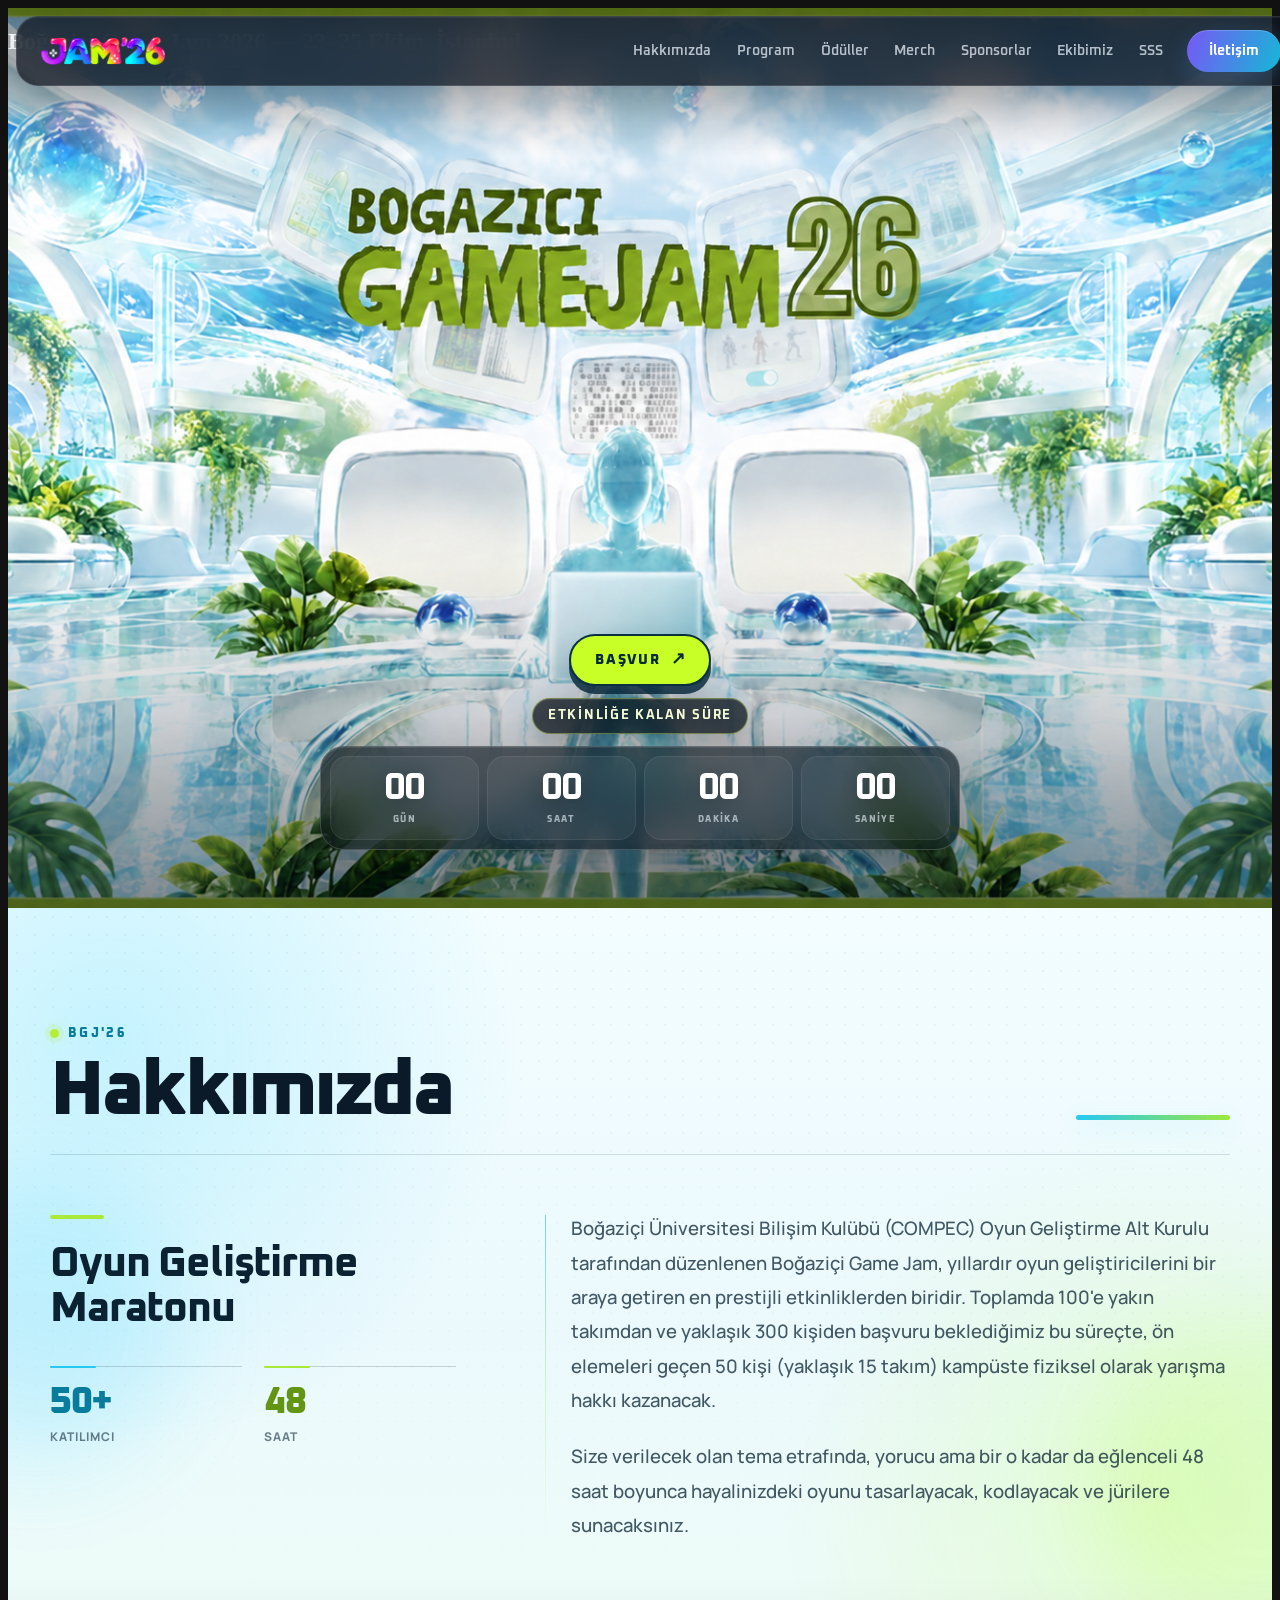
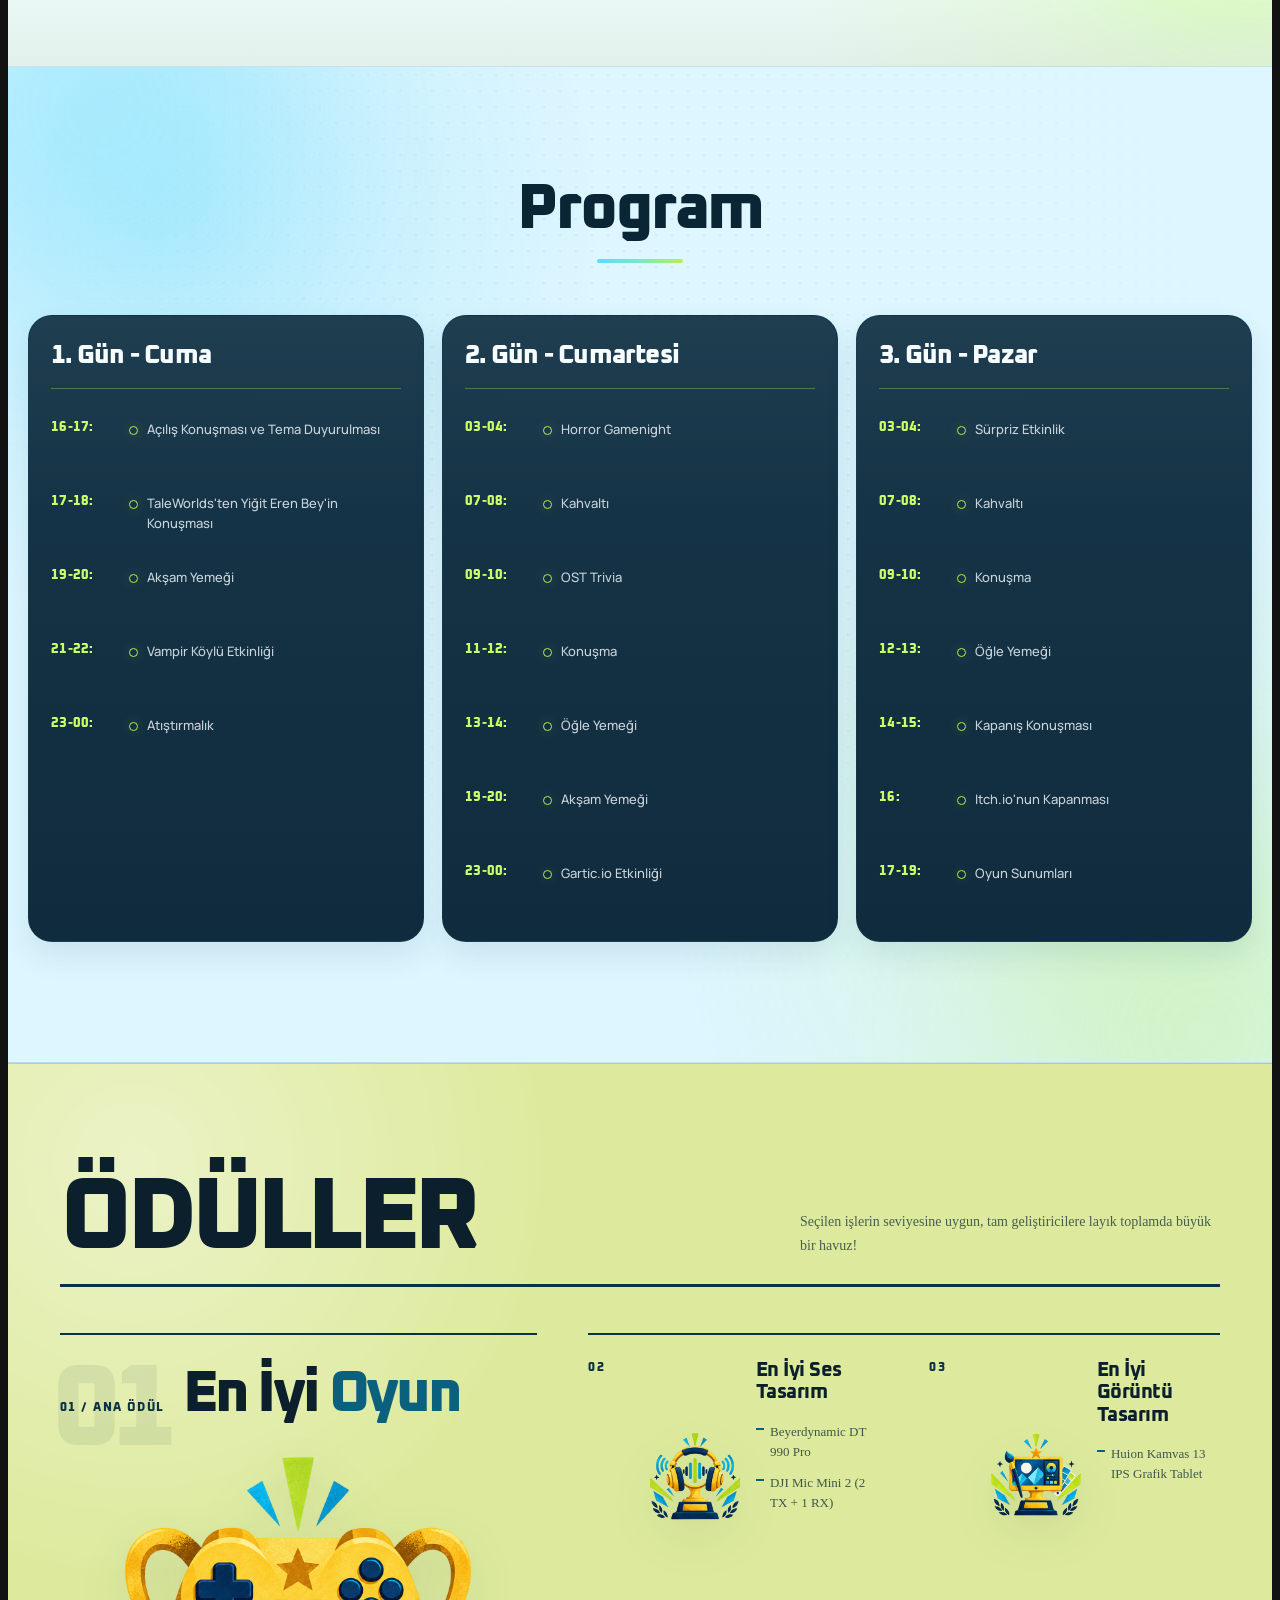
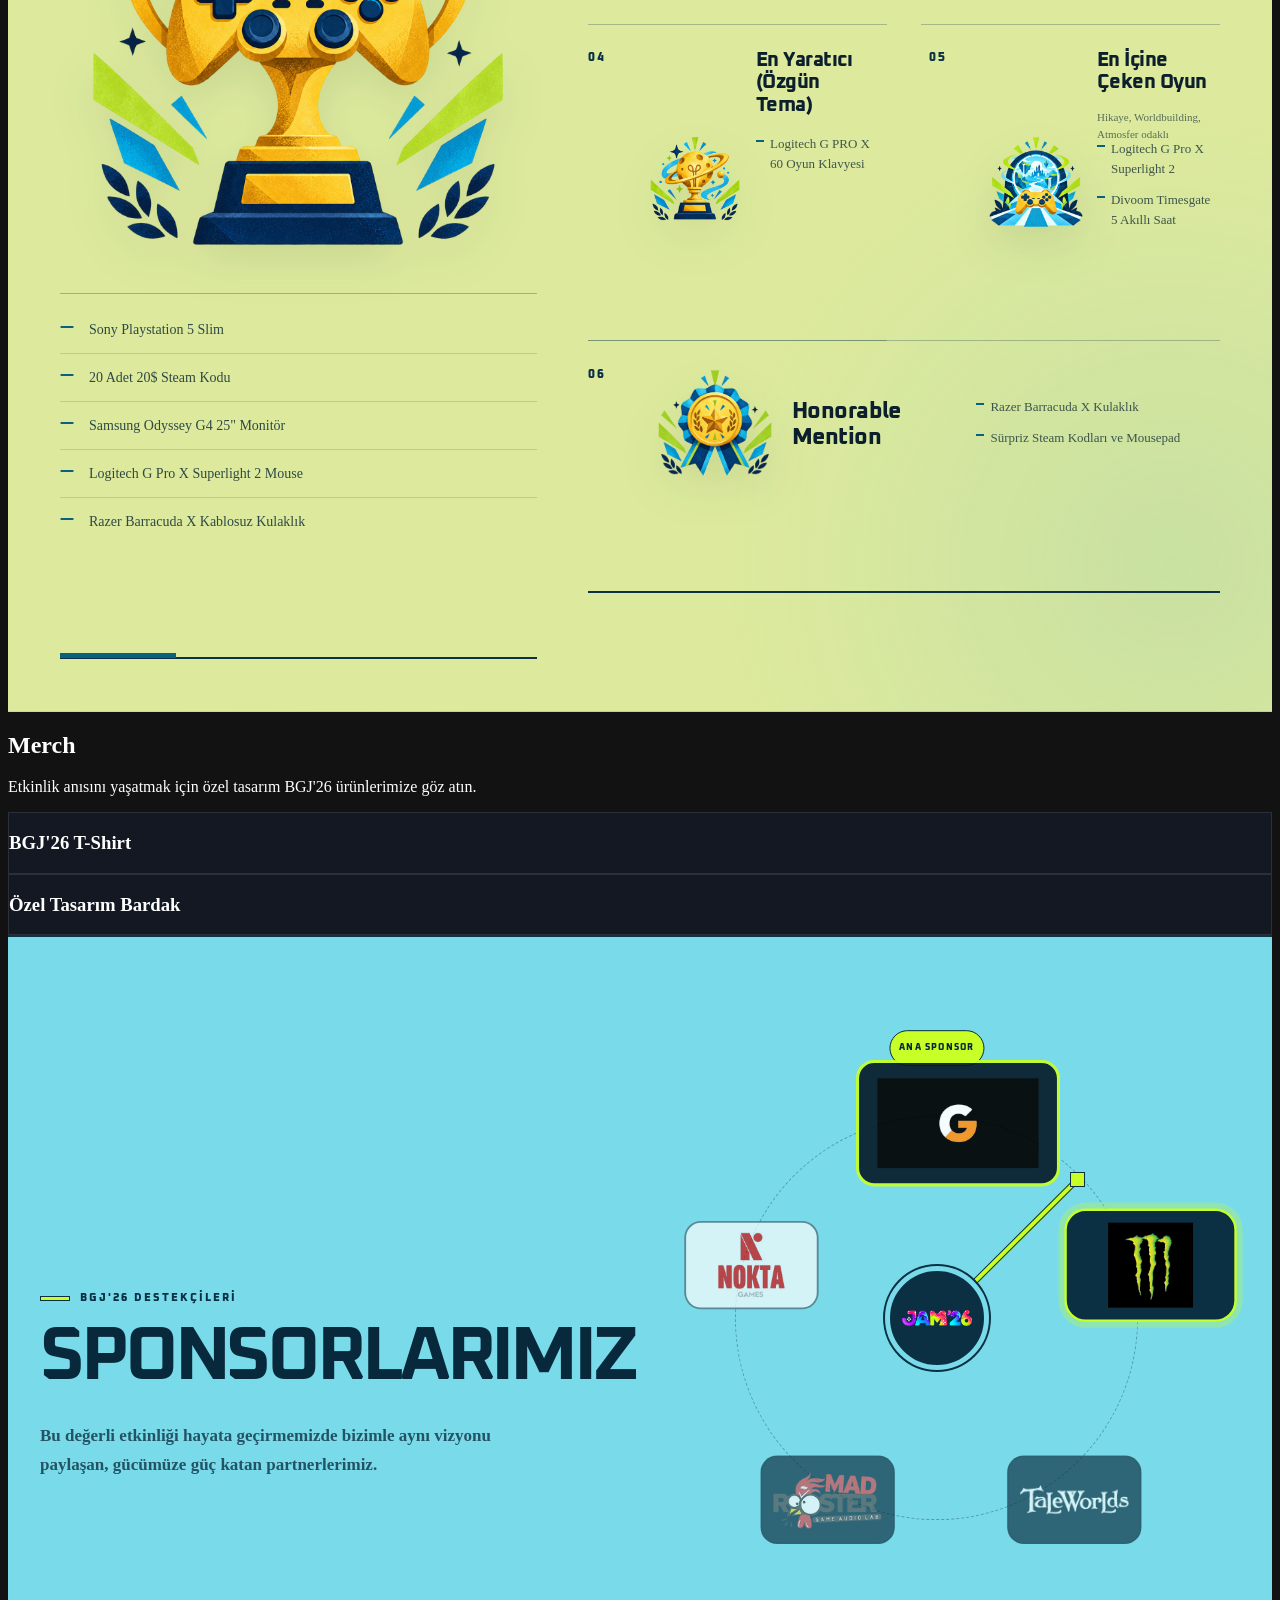
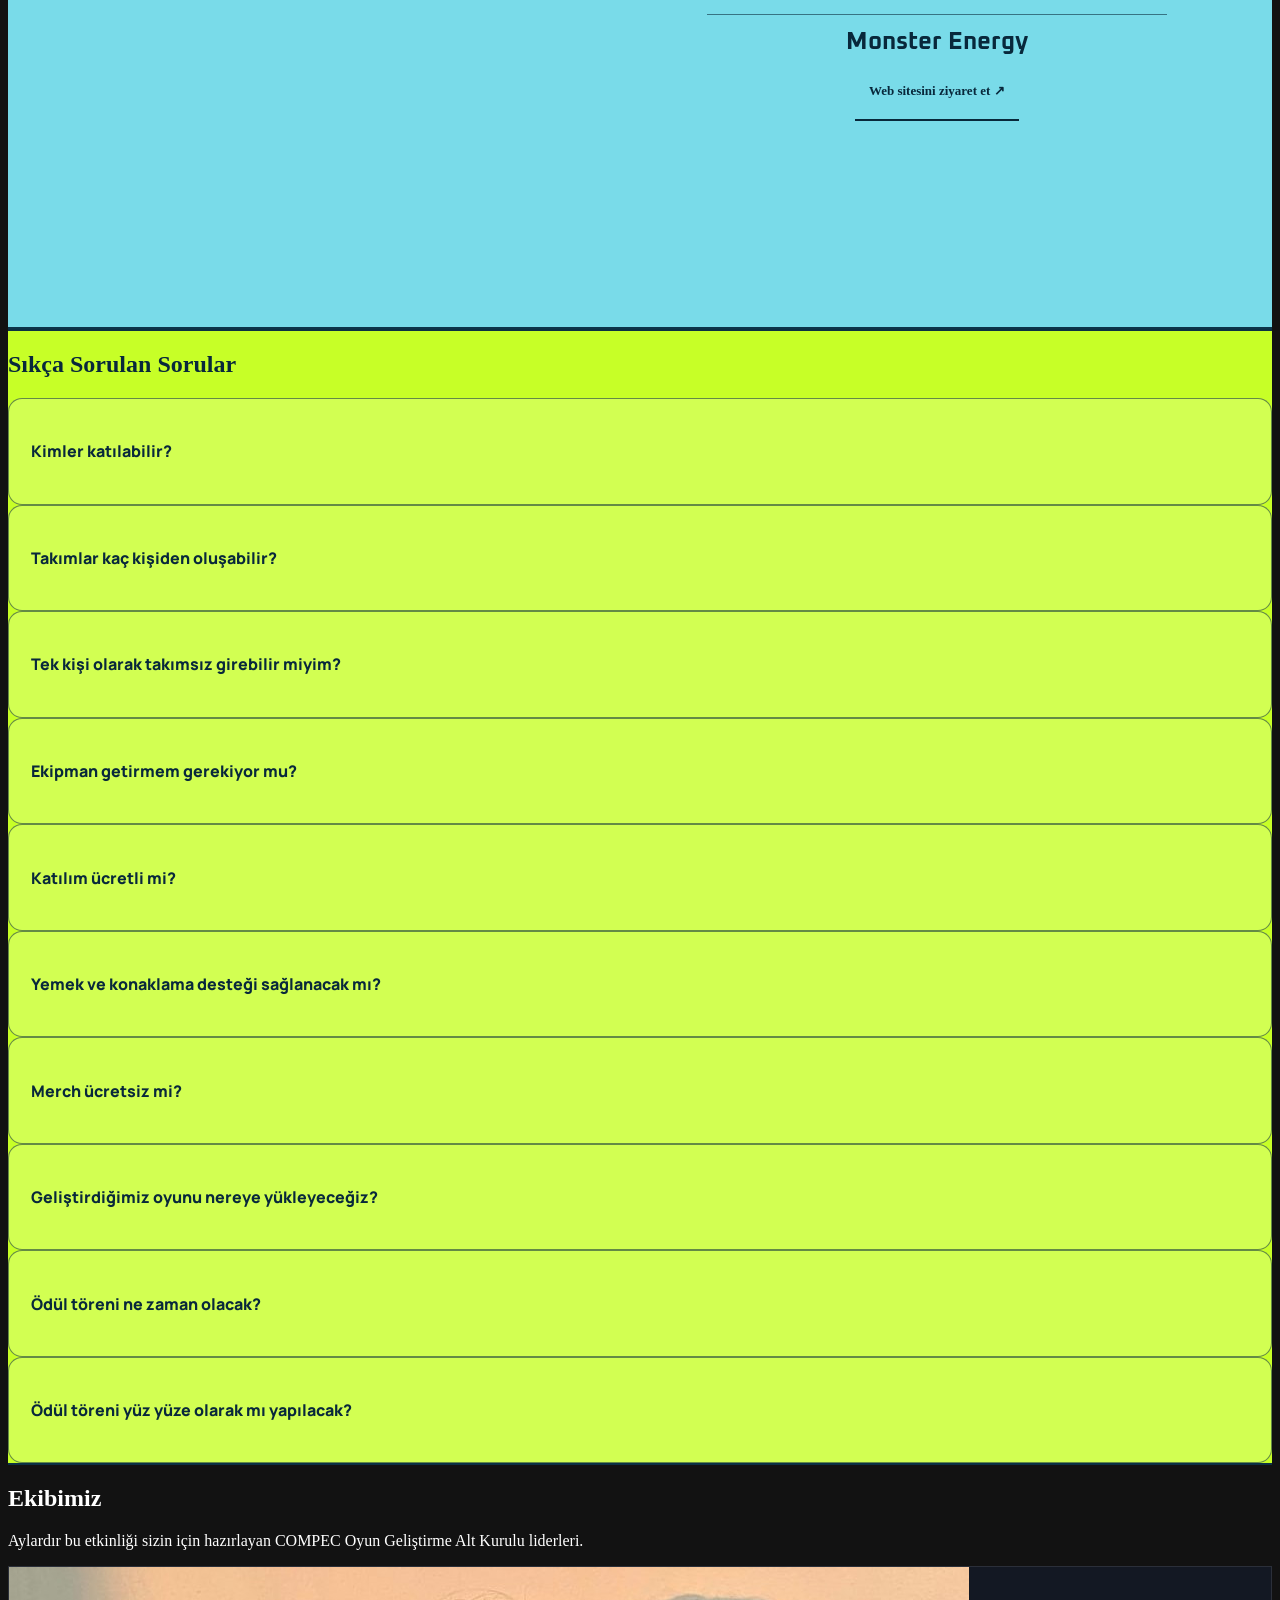
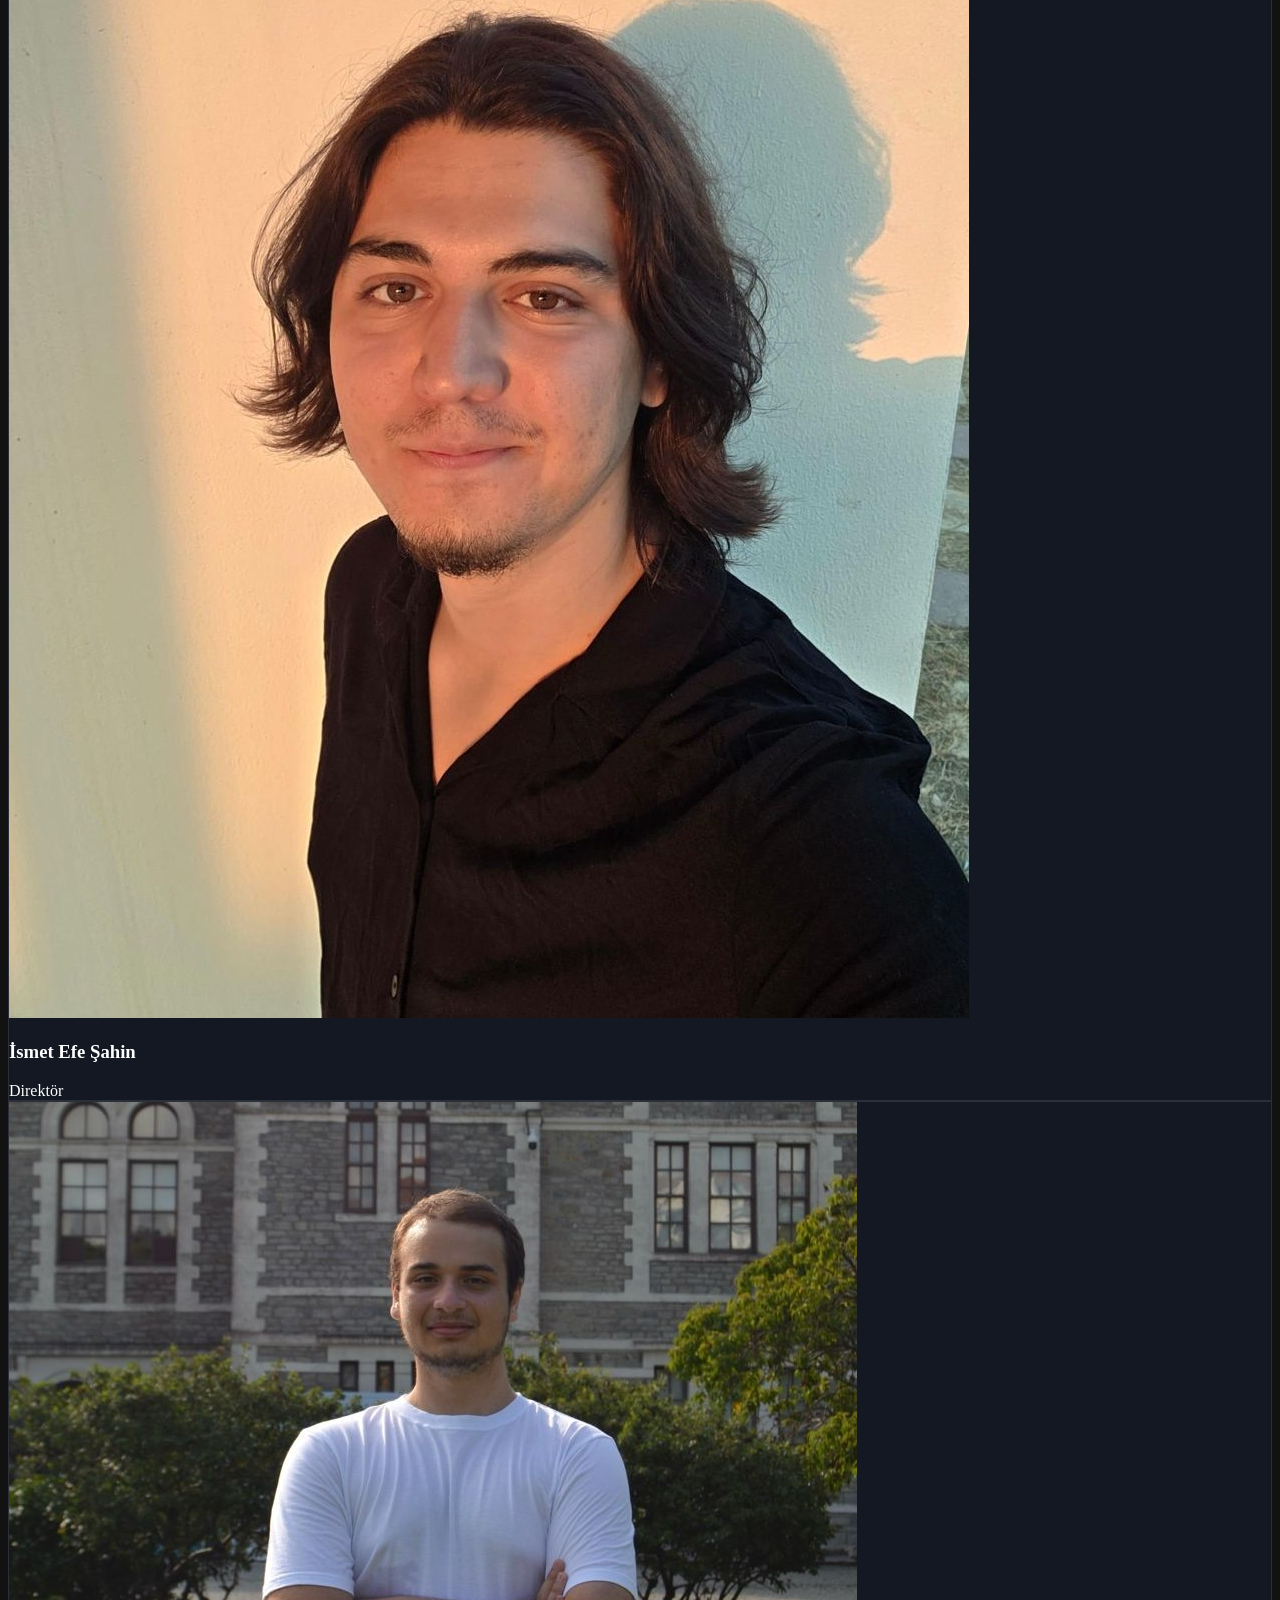
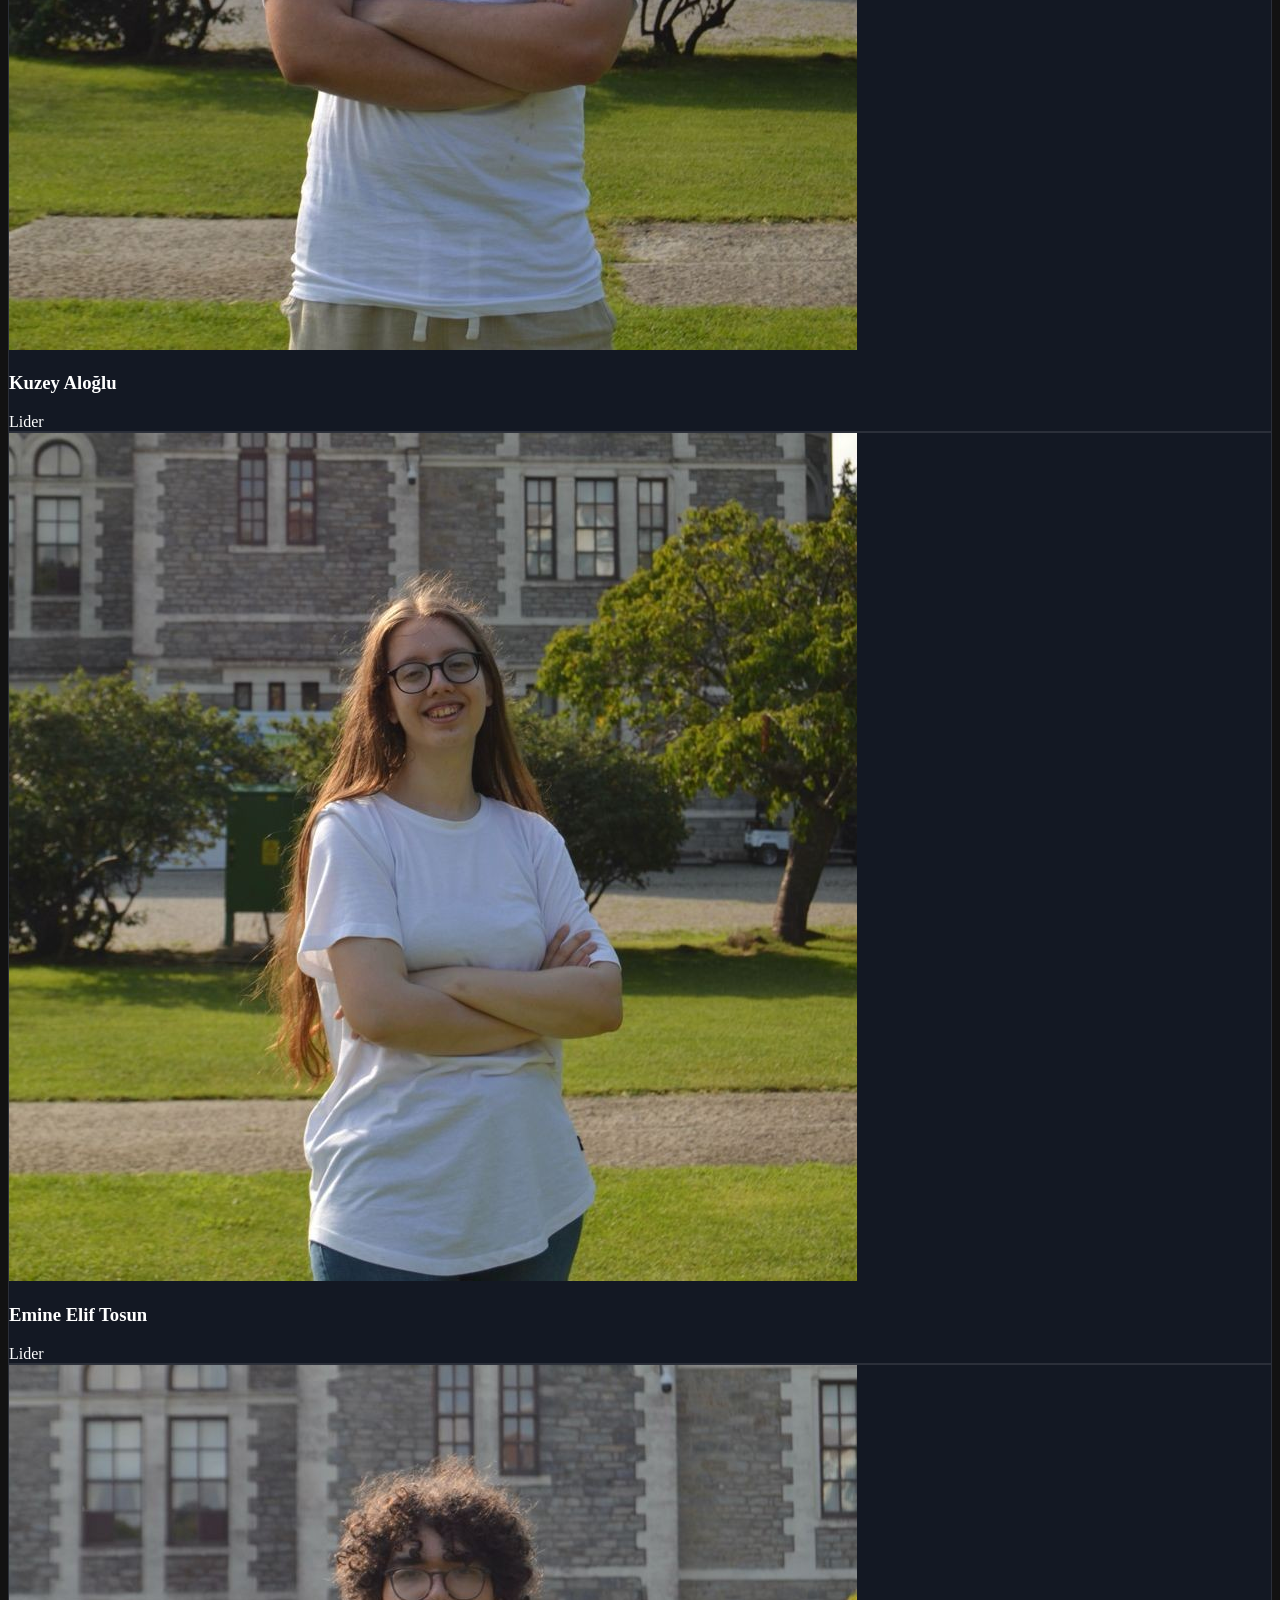
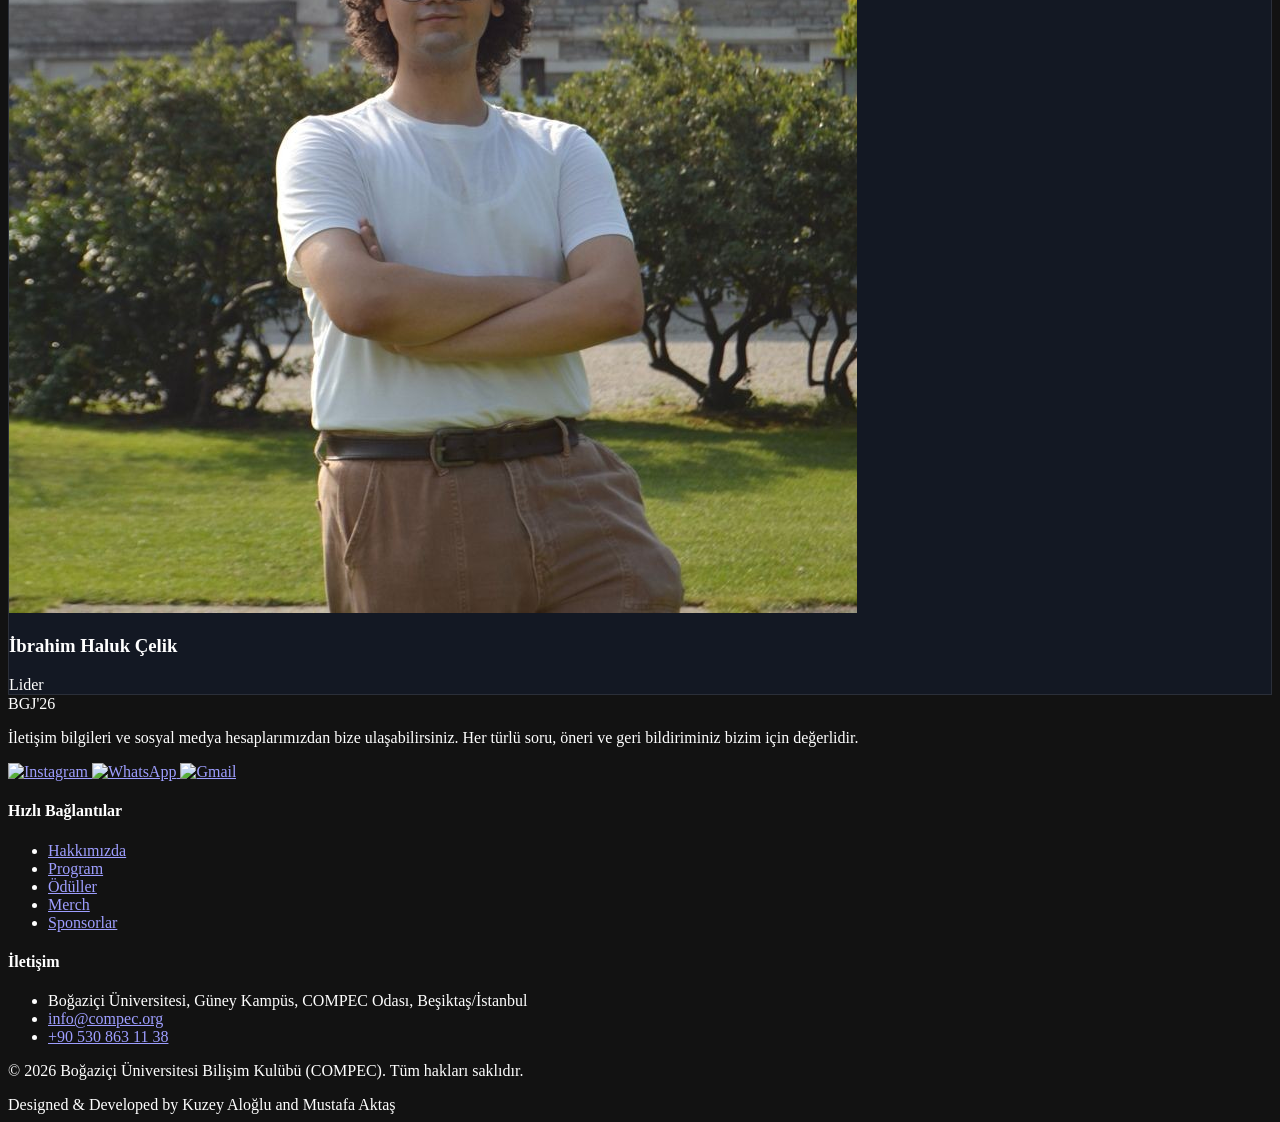
==== index.html @ 757ba6e1 "Update offer URL in index.html" ====
<!DOCTYPE html>
<html lang="tr" class="scroll-smooth">
<head>
    <meta charset="UTF-8">
    <meta name="viewport" content="width=device-width, initial-scale=1.0">
    <title>Boğaziçi Game Jam 2026</title>
    <meta name="description" content="Boğaziçi Game Jam 2026, 23–25 Ekim'de Boğaziçi Üniversitesi'nde! 48 saatte oyununu geliştir, ekibini kur ve ödüller için yarış. Hemen başvur.">
    <meta name="author" content="Boğaziçi Üniversitesi Bilişim Kulübü (COMPEC)">
    <meta name="robots" content="index, follow, max-image-preview:large, max-snippet:-1, max-video-preview:-1">
    <meta name="googlebot" content="index, follow">
    <meta name="theme-color" content="#0B0F19">
    <meta name="color-scheme" content="dark">

    <link rel="canonical" href="https://bogazicigamejam.com/">
    <link rel="icon" href="/images/favicon.png" type="image/png">
    <link rel="apple-touch-icon" href="/images/bgj26-logo.png">
    <link rel="manifest" href="/site.webmanifest">
    <link rel="alternate" type="text/markdown" href="/llms.txt" title="LLM-readable site summary">

    <meta property="og:locale" content="tr_TR">
    <meta property="og:type" content="website">
    <meta property="og:site_name" content="Boğaziçi Game Jam">
    <meta property="og:title" content="Boğaziçi Game Jam 2026 | BGJ'26">
    <meta property="og:description" content="23–25 Ekim'de Boğaziçi Üniversitesi'nde 48 saatlik oyun geliştirme maratonu. Ekibini kur, oyununu geliştir ve yerini al!">
    <meta property="og:url" content="https://bogazicigamejam.com/">
    <meta property="og:image" content="https://bogazicigamejam.com/images/bgj26-hero.png">
    <meta property="og:image:secure_url" content="https://bogazicigamejam.com/images/bgj26-hero.png">
    <meta property="og:image:type" content="image/png">
    <meta property="og:image:width" content="1672">
    <meta property="og:image:height" content="941">
    <meta property="og:image:alt" content="Boğaziçi Game Jam 2026 etkinlik görseli">

    <meta name="twitter:card" content="summary_large_image">
    <meta name="twitter:title" content="Boğaziçi Game Jam 2026 | BGJ'26">
    <meta name="twitter:description" content="23–25 Ekim'de Boğaziçi Üniversitesi'nde 48 saatlik oyun geliştirme maratonu.">
    <meta name="twitter:image" content="https://bogazicigamejam.com/images/bgj26-hero.png">
    <meta name="twitter:image:alt" content="Boğaziçi Game Jam 2026 etkinlik görseli">

    <script type="application/ld+json">
    {
      "@context": "https://schema.org",
      "@graph": [
        {
          "@type": "WebSite",
          "@id": "https://bogazicigamejam.com/#website",
          "url": "https://bogazicigamejam.com/",
          "name": "Boğaziçi Game Jam 2026",
          "alternateName": ["BGJ'26", "Boğaziçi Game Jam"],
          "inLanguage": "tr-TR",
          "publisher": { "@id": "https://bogazicigamejam.com/#organization" }
        },
        {
          "@type": "Organization",
          "@id": "https://bogazicigamejam.com/#organization",
          "name": "Boğaziçi Üniversitesi Bilişim Kulübü (COMPEC)",
          "url": "https://compec.org/",
          "logo": "https://bogazicigamejam.com/images/bgj26-logo.png",
          "sameAs": [
            "https://compec.org/",
            "https://itch.io/jam/bogazici-game-jam"
          ]
        },
        {
          "@type": "Event",
          "@id": "https://bogazicigamejam.com/#event",
          "name": "Boğaziçi Game Jam 2026",
          "description": "Boğaziçi Üniversitesi Bilişim Kulübü COMPEC tarafından düzenlenen 48 saatlik oyun geliştirme maratonu.",
          "image": ["https://bogazicigamejam.com/images/bgj26-hero.png"],
          "url": "https://bogazicigamejam.com/",
          "startDate": "2026-10-23T10:00:00+03:00",
          "endDate": "2026-10-25T10:00:00+03:00",
          "eventStatus": "https://schema.org/EventScheduled",
          "eventAttendanceMode": "https://schema.org/OfflineEventAttendanceMode",
          "inLanguage": "tr-TR",
          "isAccessibleForFree": true,
          "location": {
            "@type": "Place",
            "name": "Boğaziçi Üniversitesi Güney Kampüs",
            "address": {
              "@type": "PostalAddress",
              "streetAddress": "Güney Kampüs, Bebek",
              "addressLocality": "Beşiktaş",
              "addressRegion": "İstanbul",
              "addressCountry": "TR"
            }
          },
          "organizer": { "@id": "https://bogazicigamejam.com/#ekibimiz" },
          "offers": {
            "@type": "Offer",
            "url": "https://bogazicigamejam.com/",
            "price": "0",
            "priceCurrency": "TRY",
            "availability": "https://schema.org/InStock"
          }
        }
      ]
    }
    </script>

    <!-- Tailwind CSS -->
    <script src="https://cdn.tailwindcss.com"></script>
    
    <!-- Google Fonts -->
    <link rel="preconnect" href="https://fonts.googleapis.com">
    <link rel="preconnect" href="https://fonts.gstatic.com" crossorigin>
    <link href="https://fonts.googleapis.com/css2?family=Manrope:wght@400;500;600;700;800&family=Oxanium:wght@400;500;600;700;800&display=swap" rel="stylesheet">
    
    <!-- Icons (Lucide) -->
    <script src="https://unpkg.com/lucide@latest"></script>
    <script>
        tailwind.config = {
            theme: {
                extend: {
                    fontFamily: {
                        sans: ['Manrope', 'sans-serif'],
                        heading: ['Oxanium', 'sans-serif'],
                    },
                    colors: {
                        bgj: {
                            dark: '#0B0F19',
                            card: '#151C2C',
                            primary: '#8B5CF6', /* Violet */
                            secondary: '#06B6D4', /* Cyan */
                            accent: '#F43F5E' /* Rose */
                        }
                    },
                    animation: {
                        'blob': 'blob 7s infinite',
                        'fade-in-up': 'fadeInUp 0.8s ease-out',
                    },
                    keyframes: {
                        blob: {
                            '0%': { transform: 'translate(0px, 0px) scale(1)' },
                            '33%': { transform: 'translate(30px, -50px) scale(1.1)' },
                            '66%': { transform: 'translate(-20px, 20px) scale(0.9)' },
                            '100%': { transform: 'translate(0px, 0px) scale(1)' },
                        },
                        fadeInUp: {
                            '0%': { opacity: '0', transform: 'translateY(20px)' },
                            '100%': { opacity: '1', transform: 'translateY(0)' },
                        }
                    }
                }
            }
        }
    </script>

    <link rel="stylesheet" href="style.css">

    <style>
        /* BGJ26 hero + floating navigation prototype */
        :root {
            --bgj-nav-bg: rgba(7, 12, 22, 0.72);
            --bgj-nav-border: rgba(255, 255, 255, 0.12);
            --bgj-lime: #a8c83a;
        }

        .bgj-floating-nav-wrap {
            position: fixed;
            z-index: 1000;
            top: 16px;
            left: 0;
            width: 100%;
            padding: 0 16px;
            pointer-events: none;
            transition: top .28s ease;
        }

        .bgj-floating-nav {
            pointer-events: auto;
            width: min(1240px, 100%);
            min-height: 68px;
            margin: 0 auto;
            padding: 0 18px 0 24px;
            display: flex;
            align-items: center;
            justify-content: space-between;
            gap: 24px;
            border: 1px solid var(--bgj-nav-border);
            border-radius: 22px;
            background: var(--bgj-nav-bg);
            backdrop-filter: blur(18px) saturate(145%);
            -webkit-backdrop-filter: blur(18px) saturate(145%);
            box-shadow: 0 16px 48px rgba(0,0,0,.24), inset 0 1px 0 rgba(255,255,255,.06);
            transition: min-height .28s ease, background .28s ease, box-shadow .28s ease, border-radius .28s ease;
        }

        .bgj-floating-nav-wrap.is-scrolled { top: 10px; }
        .bgj-floating-nav-wrap.is-scrolled .bgj-floating-nav {
            min-height: 60px;
            background: rgba(7, 12, 22, .88);
            box-shadow: 0 12px 36px rgba(0,0,0,.30), inset 0 1px 0 rgba(255,255,255,.05);
        }

        .bgj-nav-logo {
            flex: 0 0 auto;
            display: inline-flex;
            align-items: center;
            justify-content: flex-start;
            text-decoration: none;
            line-height: 1;
        }
        .bgj-nav-logo img {
            display: block;
            width: 124px;
            height: auto;
            object-fit: contain;
            filter: drop-shadow(0 4px 14px rgba(0,0,0,.18));
        }

        .bgj-nav-links {
            display: flex;
            align-items: center;
            justify-content: center;
            gap: clamp(18px, 2vw, 30px);
            margin-left: auto;
        }

        .bgj-nav-link {
            position: relative;
            font-family: 'Oxanium', sans-serif;
            color: rgba(235, 241, 250, .74);
            font-size: 14px;
            font-weight: 600;
            line-height: 1;
            text-decoration: none;
            white-space: nowrap;
            transition: color .2s ease;
        }

        .bgj-nav-link::after {
            content: '';
            position: absolute;
            left: 50%;
            bottom: -9px;
            width: 0;
            height: 2px;
            border-radius: 999px;
            background: linear-gradient(90deg, #8b5cf6, #06b6d4, #a8c83a);
            box-shadow: 0 0 12px rgba(6,182,212,.45);
            transform: translateX(-50%);
            transition: width .2s ease;
        }

        .bgj-nav-link:hover { color: #fff; }
        .bgj-nav-link:hover::after { width: 100%; }

        .bgj-contact-btn {
            flex: 0 0 auto;
            font-family: 'Oxanium', sans-serif;
            display: inline-flex;
            align-items: center;
            justify-content: center;
            min-height: 42px;
            padding: 0 22px;
            border-radius: 999px;
            color: #fff;
            font-size: 14px;
            font-weight: 700;
            text-decoration: none;
            background: linear-gradient(110deg, #7758f6 0%, #15b8d6 100%);
            box-shadow: 0 8px 24px rgba(61, 139, 230, .23), inset 0 1px 0 rgba(255,255,255,.18);
            transition: transform .2s ease, box-shadow .2s ease, filter .2s ease;
        }
        .bgj-contact-btn:hover {
            transform: translateY(-1px);
            filter: brightness(1.06);
            box-shadow: 0 12px 30px rgba(61,139,230,.30), inset 0 1px 0 rgba(255,255,255,.18);
        }

        .bgj-mobile-toggle {
            display: none;
            width: 42px;
            height: 42px;
            border: 1px solid rgba(255,255,255,.10);
            border-radius: 13px;
            background: rgba(255,255,255,.05);
            align-items: center;
            justify-content: center;
            flex-direction: column;
            gap: 4px;
            cursor: pointer;
        }
        .bgj-mobile-toggle span {
            width: 18px;
            height: 2px;
            border-radius: 99px;
            background: #fff;
            transition: transform .22s ease, opacity .22s ease;
        }
        .bgj-mobile-toggle.is-open span:nth-child(1) { transform: translateY(6px) rotate(45deg); }
        .bgj-mobile-toggle.is-open span:nth-child(2) { opacity: 0; }
        .bgj-mobile-toggle.is-open span:nth-child(3) { transform: translateY(-6px) rotate(-45deg); }

        .bgj-mobile-menu {
            pointer-events: auto;
            width: min(1240px, calc(100% - 32px));
            margin: 8px auto 0;
            overflow: hidden;
            max-height: 0;
            opacity: 0;
            transform: translateY(-8px);
            border: 1px solid transparent;
            border-radius: 20px;
            background: rgba(7,12,22,.94);
            backdrop-filter: blur(18px) saturate(145%);
            -webkit-backdrop-filter: blur(18px) saturate(145%);
            box-shadow: 0 18px 48px rgba(0,0,0,.30);
            transition: max-height .32s ease, opacity .22s ease, transform .22s ease, border-color .22s ease;
        }
        .bgj-mobile-menu.is-open {
            max-height: 560px;
            opacity: 1;
            transform: translateY(0);
            border-color: var(--bgj-nav-border);
        }
        .bgj-mobile-menu-inner {
            display: grid;
            grid-template-columns: 1fr 1fr;
            gap: 8px;
            padding: 12px;
        }
        .bgj-mobile-menu .bgj-nav-link {
            display: flex;
            align-items: center;
            min-height: 46px;
            padding: 0 14px;
            border-radius: 13px;
            background: rgba(255,255,255,.035);
            font-size: 15px;
        }
        .bgj-mobile-menu .bgj-nav-link::after { display: none; }
        .bgj-mobile-menu .bgj-nav-link:hover { background: rgba(255,255,255,.08); }
        .bgj-mobile-menu .bgj-contact-btn {
            grid-column: 1 / -1;
            margin-top: 4px;
            min-height: 48px;
        }

        .bgj-hero {
            position: relative;
            min-height: 100svh;
            overflow: hidden;
            isolation: isolate;
            background: #dff5f7;
        }
        .bgj-hero-image {
            position: absolute;
            inset: 0;
            width: 100%;
            height: 100%;
            object-fit: cover;
            object-position: center center;
            z-index: -3;
        }
        .bgj-hero::before {
            content: '';
            position: absolute;
            inset: 0 0 auto 0;
            height: 150px;
            z-index: -1;
            pointer-events: none;
            background: linear-gradient(to bottom, rgba(5,12,18,.42) 0%, rgba(5,12,18,.14) 55%, rgba(5,12,18,0) 100%);
        }
        .bgj-hero::after {
            content: '';
            position: absolute;
            inset: auto 0 0 0;
            height: 38%;
            z-index: -2;
            pointer-events: none;
            background: linear-gradient(to bottom, rgba(5,12,18,0), rgba(5,12,18,.17) 42%, rgba(5,12,18,.48) 100%);
        }

        .bgj-countdown-wrap {
            position: absolute;
            z-index: 5;
            left: 50%;
            bottom: clamp(28px, 6.5vh, 76px);
            transform: translateX(-50%);
            width: min(620px, calc(100% - 32px));
            display: flex;
            flex-direction: column;
            align-items: center;
            gap: 12px;
        }
        .bgj-countdown-label {
            display: inline-flex;
            align-items: center;
            justify-content: center;
            min-height: 34px;
            padding: 0 15px;
            border: 1px solid rgba(199, 230, 84, .42);
            border-radius: 999px;
            color: #f7ffd9;
            background: rgba(5, 12, 18, .72);
            backdrop-filter: blur(12px) saturate(135%);
            -webkit-backdrop-filter: blur(12px) saturate(135%);
            box-shadow: 0 10px 28px rgba(0,0,0,.22), inset 0 1px 0 rgba(255,255,255,.08);
            font-family: 'Oxanium', sans-serif;
            font-size: 13px;
            font-weight: 700;
            letter-spacing: .13em;
            text-transform: uppercase;
            text-shadow: 0 2px 14px rgba(0,0,0,.42);
        }
        .bgj-countdown {
            width: 100%;
            display: grid;
            grid-template-columns: repeat(4, minmax(0, 1fr));
            gap: 8px;
            padding: 9px;
            border: 1px solid rgba(255,255,255,.18);
            border-radius: 24px;
            background: rgba(8, 16, 24, .62);
            backdrop-filter: blur(18px) saturate(145%);
            -webkit-backdrop-filter: blur(18px) saturate(145%);
            box-shadow: 0 20px 48px rgba(0,0,0,.23), inset 0 1px 0 rgba(255,255,255,.07);
        }
        .bgj-countdown-unit {
            min-height: 82px;
            display: flex;
            flex-direction: column;
            align-items: center;
            justify-content: center;
            border-radius: 17px;
            background: rgba(255,255,255,.055);
            border: 1px solid rgba(255,255,255,.07);
        }
        .bgj-countdown-number {
            color: #fff;
            font-family: 'Oxanium', sans-serif;
            font-size: clamp(28px, 3vw, 38px);
            font-weight: 700;
            line-height: .95;
            letter-spacing: -.04em;
            text-shadow: 0 2px 16px rgba(0,0,0,.22);
        }
        .bgj-countdown-name {
            margin-top: 7px;
            font-family: 'Oxanium', sans-serif;
            color: rgba(225,233,242,.66);
            font-size: 9px;
            font-weight: 800;
            letter-spacing: .14em;
            text-transform: uppercase;
        }

        @media (max-width: 1040px) {
            .bgj-nav-links { gap: 16px; }
            .bgj-nav-link { font-size: 13px; }
            .bgj-contact-btn { padding-inline: 18px; }
        }

        @media (max-width: 860px) {
            .bgj-floating-nav-wrap { top: 10px; padding: 0 10px; }
            .bgj-floating-nav {
                width: 100%;
                min-height: 60px;
                padding: 0 10px 0 18px;
                border-radius: 18px;
            }
            .bgj-floating-nav-wrap.is-scrolled { top: 8px; }
            .bgj-floating-nav-wrap.is-scrolled .bgj-floating-nav { min-height: 56px; }
            .bgj-nav-logo img { width: 108px; }
            .bgj-nav-links, .bgj-floating-nav > .bgj-contact-btn { display: none; }
            .bgj-mobile-toggle { display: flex; }
            .bgj-mobile-menu { width: calc(100% - 20px); }
            .bgj-hero-image { object-position: center center; transform: none; }
            .bgj-countdown-wrap { bottom: 24px; width: calc(100% - 20px); gap: 8px; }
            .bgj-countdown { gap: 6px; padding: 6px; border-radius: 20px; }
            .bgj-countdown-unit { min-height: 68px; border-radius: 15px; }
            .bgj-countdown-number { font-size: 28px; }
            .bgj-countdown-name { margin-top: 5px; font-size: 8px; letter-spacing: .10em; }
        }

        @media (max-width: 430px) {
            .bgj-mobile-menu-inner { grid-template-columns: 1fr; }
            .bgj-countdown-label { min-height: 30px; padding: 0 11px; font-size: 10px; letter-spacing: .10em; }
            .bgj-countdown-number { font-size: 24px; }
            .bgj-countdown-unit { min-height: 62px; }
            .bgj-countdown { border-radius: 18px; }
        }


        /* BGJ26 Program cards — pricing-card inspired layout */
        .bgj-program-section {
            position: relative;
            isolation: isolate;
            overflow: hidden;
            padding: 110px 0 120px;
            background:
                radial-gradient(circle at 18% 18%, rgba(76, 211, 255, .11), transparent 28%),
                radial-gradient(circle at 82% 72%, rgba(178, 238, 70, .10), transparent 30%),
                linear-gradient(180deg, #0a101b 0%, #0b111d 48%, #090e18 100%);
            border-top: 1px solid rgba(255,255,255,.05);
            border-bottom: 1px solid rgba(255,255,255,.05);
        }

        .bgj-program-dots {
            position: absolute;
            inset: 0;
            z-index: -3;
            opacity: .34;
            background-image: radial-gradient(rgba(255,255,255,.15) .75px, transparent .75px);
            background-size: 16px 16px;
            -webkit-mask-image: radial-gradient(circle at 50% 32%, #000 0%, rgba(0,0,0,.68) 43%, transparent 82%);
            mask-image: radial-gradient(circle at 50% 32%, #000 0%, rgba(0,0,0,.68) 43%, transparent 82%);
        }

        .bgj-program-orb {
            position: absolute;
            z-index: -2;
            width: 380px;
            height: 380px;
            border-radius: 999px;
            filter: blur(90px);
            opacity: .22;
            pointer-events: none;
        }
        .bgj-program-orb--cyan { top: -150px; left: -100px; background: #3fd8ff; }
        .bgj-program-orb--lime { right: -120px; bottom: -160px; background: #b8f252; }

        .bgj-program-shell {
            width: min(1320px, calc(100% - 40px));
            margin: 0 auto;
        }

        .bgj-program-heading {
            text-align: center;
            margin-bottom: 52px;
        }
        .bgj-program-kicker {
            display: inline-flex;
            align-items: center;
            min-height: 30px;
            padding: 0 12px;
            margin-bottom: 14px;
            border: 1px solid rgba(111, 225, 255, .24);
            border-radius: 999px;
            color: #9cecff;
            background: rgba(53, 186, 222, .08);
            font-family: 'Oxanium', sans-serif;
            font-size: 12px;
            font-weight: 700;
            letter-spacing: .16em;
        }
        .bgj-program-heading h2 {
            margin: 0;
            color: #f7fbff;
            font-family: 'Oxanium', sans-serif;
            font-size: clamp(38px, 5vw, 66px);
            font-weight: 800;
            line-height: 1;
            letter-spacing: -.035em;
        }
        .bgj-program-line {
            width: 86px;
            height: 4px;
            margin: 18px auto 0;
            border-radius: 99px;
            background: linear-gradient(90deg, #55dfff 0%, #7fe6c7 50%, #b8ee4f 100%);
            box-shadow: 0 0 26px rgba(98, 224, 210, .25);
        }

        .bgj-program-grid {
            display: grid;
            grid-template-columns: repeat(3, minmax(0, 1fr));
            gap: 18px;
            align-items: stretch;
        }

        .bgj-day-card {
            position: relative;
            min-width: 0;
            overflow: hidden;
            border: 1px solid rgba(255,255,255,.10);
            border-radius: 24px;
            background: linear-gradient(180deg, rgba(255,255,255,.045), rgba(255,255,255,.018));
            box-shadow: 0 18px 60px rgba(0,0,0,.25), inset 0 1px 0 rgba(255,255,255,.04);
            backdrop-filter: blur(18px);
            -webkit-backdrop-filter: blur(18px);
            transition: transform .25s ease, border-color .25s ease, box-shadow .25s ease;
        }
        .bgj-day-card:hover {
            transform: translateY(-5px);
            border-color: rgba(151, 231, 230, .30);
            box-shadow: 0 24px 70px rgba(0,0,0,.32), inset 0 1px 0 rgba(255,255,255,.06);
        }
        .bgj-day-card::after {
            content: '';
            position: absolute;
            inset: 0;
            border-radius: inherit;
            pointer-events: none;
            background: linear-gradient(180deg, rgba(255,255,255,.035), transparent 32%);
        }

        .bgj-day-card-top {
            position: relative;
            z-index: 1;
            margin: 8px;
            padding: 22px 20px 24px;
            overflow: hidden;
            border: 1px solid rgba(255,255,255,.09);
            border-radius: 18px;
            background: rgba(255,255,255,.035);
        }
        .bgj-day-card--cyan .bgj-day-card-top {
            background: linear-gradient(135deg, rgba(56, 208, 255, .16), rgba(255,255,255,.025) 70%);
            border-color: rgba(84, 220, 255, .18);
        }
        .bgj-day-card--featured {
            border-color: rgba(184, 238, 79, .30);
            box-shadow: 0 20px 70px rgba(127, 215, 96, .10), inset 0 1px 0 rgba(255,255,255,.05);
        }
        .bgj-day-card--featured .bgj-day-card-top {
            background: linear-gradient(135deg, rgba(184, 238, 79, .19), rgba(74, 217, 244, .07) 68%, rgba(255,255,255,.02));
            border-color: rgba(184, 238, 79, .22);
        }
        .bgj-day-card--lime .bgj-day-card-top {
            background: linear-gradient(135deg, rgba(143, 236, 119, .15), rgba(184, 238, 79, .08) 48%, rgba(255,255,255,.02));
            border-color: rgba(163, 237, 105, .20);
        }

        .bgj-day-meta {
            display: flex;
            align-items: center;
            justify-content: flex-start;
            gap: 12px;
            margin-bottom: 34px;
        }
        .bgj-day-index {
            font-family: 'Oxanium', sans-serif;
            font-size: 12px;
            font-weight: 700;
            letter-spacing: .16em;
            color: rgba(235,248,255,.58);
        }
        .bgj-day-card-top h3 {
            margin: 0;
            color: #fff;
            font-family: 'Oxanium', sans-serif;
            font-size: clamp(25px, 2.1vw, 32px);
            font-weight: 800;
            line-height: 1.08;
            letter-spacing: -.03em;
        }

        .bgj-day-list {
            position: relative;
            z-index: 1;
            display: flex;
            flex-direction: column;
            gap: 2px;
            padding: 12px 14px 20px;
        }
        .bgj-program-item {
            display: grid;
            grid-template-columns: 66px minmax(0, 1fr);
            gap: 12px;
            align-items: start;
            min-height: 48px;
            padding: 12px 10px;
            border-radius: 13px;
            transition: background .18s ease, transform .18s ease;
        }
        .bgj-program-item:hover {
            background: rgba(255,255,255,.035);
            transform: translateX(2px);
        }
        .bgj-time {
            display: block;
            padding-top: 4px;
            color: #91e8ff;
            font-family: 'Oxanium', sans-serif;
            font-size: 13px;
            font-weight: 800;
            line-height: 1.35;
            letter-spacing: .02em;
            white-space: nowrap;
        }
        .bgj-day-card--featured .bgj-time,
        .bgj-day-card--lime .bgj-time {
            color: #caff67;
        }
        .bgj-event {
            position: relative;
            display: block;
            padding: 4px 0 0 18px;
            color: rgba(231,238,246,.72);
            font-family: 'Manrope', sans-serif;
            font-size: 13px;
            font-weight: 500;
            line-height: 1.55;
        }
        .bgj-event::before {
            content: '';
            position: absolute;
            left: 0;
            top: 11px;
            width: 7px;
            height: 7px;
            border: 1.5px solid #68ddf8;
            border-radius: 50%;
            box-shadow: 0 0 12px rgba(91, 218, 248, .20);
        }
        .bgj-day-card--featured .bgj-event::before,
        .bgj-day-card--lime .bgj-event::before {
            border-color: #b8ee4f;
            box-shadow: 0 0 12px rgba(184, 238, 79, .17);
        }

        @media (max-width: 1024px) {
            .bgj-program-section { padding: 92px 0 100px; }
            .bgj-program-grid { grid-template-columns: 1fr; gap: 16px; }
            .bgj-day-card { width: min(760px, 100%); margin: 0 auto; }
            .bgj-day-card-top h3 { font-size: 30px; }
            .bgj-day-meta { margin-bottom: 24px; }
        }

        @media (max-width: 640px) {
            .bgj-program-section { padding: 76px 0 82px; }
            .bgj-program-shell { width: min(100% - 24px, 1320px); }
            .bgj-program-heading { margin-bottom: 34px; }
            .bgj-program-kicker { font-size: 10px; }
            .bgj-day-card { border-radius: 21px; }
            .bgj-day-card-top { margin: 6px; padding: 18px 16px 20px; border-radius: 16px; }
            .bgj-day-card-top h3 { font-size: 25px; }
            .bgj-day-list { padding: 8px 8px 14px; }
            .bgj-program-item { grid-template-columns: 58px minmax(0,1fr); gap: 9px; padding: 10px 8px; }
            .bgj-time { padding-top: 3px; font-size: 11px; }
            .bgj-event { padding-left: 14px; font-size: 12px; }
            .bgj-event::before { width: 6px; height: 6px; top: 10px; }
        }



        /* BGJ26 About — light cyan/lime editorial section */
        .bgj-about-section {
            position: relative;
            overflow: hidden;
            padding: 116px 0 124px;
            color: #0b1725;
            background:
                radial-gradient(circle at 8% 18%, rgba(50, 211, 255, .23), transparent 31%),
                radial-gradient(circle at 91% 78%, rgba(181, 255, 54, .20), transparent 29%),
                linear-gradient(180deg, #f3fdff 0%, #ebf9fd 56%, #eefcf7 100%);
        }

        .bgj-about-section::after {
            content: '';
            position: absolute;
            left: 0;
            right: 0;
            bottom: 0;
            height: 92px;
            pointer-events: none;
            background: linear-gradient(180deg, rgba(11,15,25,0), rgba(11,15,25,.05));
        }

        .bgj-about-dots {
            position: absolute;
            inset: 0;
            pointer-events: none;
            opacity: .25;
            background-image: radial-gradient(rgba(17, 87, 112, .24) .8px, transparent .8px);
            background-size: 18px 18px;
            mask-image: linear-gradient(to bottom, rgba(0,0,0,.9), rgba(0,0,0,.38) 62%, transparent 96%);
            -webkit-mask-image: linear-gradient(to bottom, rgba(0,0,0,.9), rgba(0,0,0,.38) 62%, transparent 96%);
        }

        .bgj-about-orb {
            position: absolute;
            border-radius: 999px;
            filter: blur(46px);
            pointer-events: none;
            opacity: .62;
        }

        .bgj-about-orb--cyan {
            width: 290px;
            height: 290px;
            left: -118px;
            top: 36%;
            background: rgba(47, 207, 255, .28);
        }

        .bgj-about-orb--lime {
            width: 330px;
            height: 330px;
            right: -150px;
            bottom: 3%;
            background: rgba(177, 255, 53, .27);
        }

        .bgj-about-shell {
            position: relative;
            z-index: 2;
            width: min(1180px, calc(100% - 40px));
            margin: 0 auto;
        }

        .bgj-about-heading {
            display: grid;
            grid-template-columns: minmax(0, 1fr) auto;
            align-items: end;
            gap: 30px;
            margin-bottom: 56px;
            padding-bottom: 26px;
            border-bottom: 1px solid rgba(15, 61, 79, .16);
        }

        .bgj-about-kicker {
            display: inline-flex;
            align-items: center;
            gap: 9px;
            margin-bottom: 13px;
            font-family: 'Oxanium', sans-serif;
            font-size: 13px;
            font-weight: 800;
            letter-spacing: .18em;
            color: #087c9c;
        }

        .bgj-about-kicker::before {
            content: '';
            width: 9px;
            height: 9px;
            border-radius: 50%;
            background: #b2ef36;
            box-shadow: 0 0 0 5px rgba(178,239,54,.14), 0 0 18px rgba(178,239,54,.32);
        }

        .bgj-about-heading h2 {
            margin: 0;
            font-family: 'Oxanium', sans-serif;
            font-size: clamp(44px, 6vw, 78px);
            line-height: .96;
            font-weight: 800;
            letter-spacing: -.045em;
            color: #0a1a29;
        }

        .bgj-about-heading-mark {
            width: 154px;
            height: 5px;
            margin-bottom: 8px;
            border-radius: 999px;
            background: linear-gradient(90deg, #25c9f3 0%, #9be93d 100%);
            box-shadow: 0 7px 22px rgba(46, 199, 232, .18);
        }

        .bgj-about-content {
            display: grid;
            grid-template-columns: minmax(270px, .8fr) minmax(0, 1.35fr);
            gap: clamp(42px, 7vw, 100px);
            align-items: start;
        }

        .bgj-about-titleblock {
            position: relative;
            padding-top: 4px;
        }

        .bgj-about-titleblock::before {
            content: '';
            display: block;
            width: 54px;
            height: 4px;
            margin-bottom: 23px;
            border-radius: 999px;
            background: #a9e93a;
        }

        .bgj-about-titleblock h3 {
            margin: 0;
            max-width: 440px;
            font-family: 'Oxanium', sans-serif;
            font-size: clamp(27px, 3.25vw, 43px);
            line-height: 1.08;
            font-weight: 750;
            letter-spacing: -.028em;
            color: #0b2233;
        }

        .bgj-about-copy {
            position: relative;
            padding-left: clamp(0px, 2vw, 28px);
        }

        .bgj-about-copy::before {
            content: '';
            position: absolute;
            left: 0;
            top: 4px;
            bottom: 4px;
            width: 1px;
            background: linear-gradient(180deg, rgba(28, 174, 211, .55), rgba(148, 222, 55, .30), transparent);
        }

        .bgj-about-copy p {
            margin: 0;
            font-family: 'Manrope', sans-serif;
            font-size: clamp(16px, 1.45vw, 19px);
            line-height: 1.85;
            font-weight: 520;
            color: rgba(12, 37, 52, .76);
        }

        .bgj-about-copy p + p {
            margin-top: 22px;
        }

        @media (max-width: 820px) {
            .bgj-about-section { padding: 90px 0 96px; }
            .bgj-about-heading {
                grid-template-columns: 1fr;
                gap: 18px;
                margin-bottom: 42px;
                padding-bottom: 22px;
            }
            .bgj-about-heading-mark { width: 118px; margin-bottom: 0; }
            .bgj-about-content {
                grid-template-columns: 1fr;
                gap: 34px;
            }
            .bgj-about-titleblock h3 { max-width: 620px; }
            .bgj-about-copy { padding-left: 0; }
            .bgj-about-copy::before { display: none; }
        }

        @media (max-width: 560px) {
            .bgj-about-section { padding: 74px 0 82px; }
            .bgj-about-shell { width: min(100% - 28px, 1180px); }
            .bgj-about-heading { margin-bottom: 34px; }
            .bgj-about-heading h2 { font-size: clamp(40px, 13vw, 58px); }
            .bgj-about-titleblock::before { margin-bottom: 18px; }
            .bgj-about-titleblock h3 { font-size: 28px; line-height: 1.12; }
            .bgj-about-copy p { font-size: 15px; line-height: 1.78; }
            .bgj-about-copy p + p { margin-top: 18px; }
            .bgj-about-orb--cyan { left: -180px; }
            .bgj-about-orb--lime { right: -210px; }
        }


        /* About quick facts — visible on desktop and mobile */
        .bgj-about-stats {
            display: grid;
            grid-template-columns: repeat(2, minmax(0, 1fr));
            gap: 22px;
            margin-top: 34px;
            max-width: 430px;
        }

        .bgj-about-stat {
            position: relative;
            padding-top: 16px;
            border-top: 1px solid rgba(11, 34, 51, .18);
        }

        .bgj-about-stat::before {
            content: '';
            position: absolute;
            left: 0;
            top: -1px;
            width: 46px;
            height: 2px;
            border-radius: 999px;
            background: #26c9f2;
        }

        .bgj-about-stat:nth-child(2)::before {
            background: #a9e93a;
        }

        .bgj-about-stat-value {
            display: block;
            font-family: 'Oxanium', sans-serif;
            font-size: clamp(31px, 3vw, 43px);
            line-height: 1;
            font-weight: 800;
            letter-spacing: -.035em;
            color: #0b2233;
        }

        .bgj-about-stat:first-child .bgj-about-stat-value { color: #087c9c; }
        .bgj-about-stat:nth-child(2) .bgj-about-stat-value { color: #639514; }

        .bgj-about-stat-label {
            display: block;
            margin-top: 8px;
            font-family: 'Manrope', sans-serif;
            font-size: 12px;
            line-height: 1.35;
            font-weight: 750;
            letter-spacing: .08em;
            text-transform: uppercase;
            color: rgba(11, 34, 51, .58);
        }

        @media (max-width: 820px) {
            .bgj-about-stats {
                max-width: 520px;
                margin-top: 28px;
                gap: 18px;
            }
        }

        @media (max-width: 560px) {
            .bgj-about-stats {
                width: 100%;
                max-width: none;
                margin-top: 26px;
                gap: 14px;
            }
            .bgj-about-stat { padding-top: 13px; }
            .bgj-about-stat-value { font-size: 30px; }
            .bgj-about-stat-label { font-size: 10px; letter-spacing: .07em; }
        }
        /* === BGJ26 Awards v3 / light editorial, no-card direction === */
        .bgj-awards-section {
            position: relative;
            overflow: hidden;
            padding: 112px 0 118px;
            color: #0a1a26;
            background: #f3fbfd;
            border-top: 1px solid rgba(10, 43, 57, .10);
            border-bottom: 1px solid rgba(10, 43, 57, .10);
        }
        .bgj-awards-section::before {
            content: "";
            position: absolute;
            inset: 0;
            pointer-events: none;
            opacity: .42;
            background-image: radial-gradient(rgba(18, 101, 126, .12) .7px, transparent .7px);
            background-size: 18px 18px;
            -webkit-mask-image: linear-gradient(to bottom, #000 0%, rgba(0,0,0,.45) 44%, transparent 92%);
            mask-image: linear-gradient(to bottom, #000 0%, rgba(0,0,0,.45) 44%, transparent 92%);
        }
        .bgj-awards-shell {
            width: min(1160px, calc(100% - 48px));
            margin: 0 auto;
            position: relative;
            z-index: 2;
        }
        .bgj-awards-head {
            display: grid;
            grid-template-columns: minmax(0, 1fr) minmax(280px, 420px);
            gap: 64px;
            align-items: end;
            margin-bottom: 66px;
            padding-bottom: 24px;
            border-bottom: 2px solid #0d2a39;
        }
        .bgj-awards-head-left { min-width: 0; }
        .bgj-awards-kicker {
            display: block;
            margin-bottom: 12px;
            color: #1484a4;
            font-family: 'Oxanium', sans-serif;
            font-weight: 800;
            font-size: 11px;
            letter-spacing: .24em;
            text-transform: uppercase;
        }
        .bgj-awards-head h2 {
            margin: 0;
            color: #0a1a26;
            font-family: 'Oxanium', sans-serif;
            font-weight: 800;
            font-size: clamp(54px, 8vw, 104px);
            line-height: .84;
            letter-spacing: -.06em;
            text-transform: uppercase;
        }
        .bgj-awards-head p {
            margin: 0 0 4px;
            color: rgba(10, 39, 53, .62);
            font-size: 14px;
            line-height: 1.72;
            max-width: 420px;
            justify-self: end;
        }
        .bgj-awards-layout {
            display: block;
        }
        .bgj-award-main {
            position: relative;
            min-height: 0;
            padding: 38px 0 42px;
            border: 0;
            border-top: 1px solid rgba(12, 45, 60, .18);
            border-bottom: 1px solid rgba(12, 45, 60, .18);
            background: transparent;
            overflow: visible;
            display: grid;
            grid-template-columns: minmax(280px, .8fr) minmax(0, 1.2fr);
            gap: clamp(42px, 7vw, 96px);
            align-items: start;
        }
        .bgj-award-main::before {
            content: "01";
            position: absolute;
            left: -7px;
            top: 22px;
            font-family: 'Oxanium', sans-serif;
            font-size: clamp(84px, 10vw, 132px);
            line-height: 1;
            font-weight: 800;
            letter-spacing: -.08em;
            color: rgba(31, 159, 193, .10);
            pointer-events: none;
        }
        .bgj-award-main::after {
            content: "";
            position: absolute;
            left: 0;
            bottom: -1px;
            width: 180px;
            height: 5px;
            background: #b7ef42;
        }
        .bgj-award-main-top {
            position: relative;
            z-index: 2;
            padding-top: 7px;
        }
        .bgj-award-main-index,
        .bgj-award-index {
            font-family: 'Oxanium', sans-serif;
            font-weight: 800;
            letter-spacing: .14em;
            font-size: 11px;
            color: #1686a6;
        }
        .bgj-award-main-title {
            position: relative;
            z-index: 2;
            margin: 64px 0 0;
            font-family: 'Oxanium', sans-serif;
            font-weight: 800;
            font-size: clamp(48px, 6vw, 82px);
            line-height: .9;
            letter-spacing: -.055em;
            color: #0a1a26;
            max-width: 520px;
        }
        .bgj-award-main-title span {
            color: #1686a6;
        }
        .bgj-award-main-list {
            position: relative;
            z-index: 2;
            margin: 0;
            padding-top: 4px;
            max-width: none;
        }
        .bgj-award-main-list ul,
        .bgj-award-item ul {
            list-style: none;
            padding: 0;
            margin: 0;
        }
        .bgj-award-main-list li {
            display: grid;
            grid-template-columns: 18px 1fr;
            gap: 11px;
            align-items: start;
            padding: 13px 0;
            border-top: 1px solid rgba(13, 48, 63, .13);
            color: rgba(10, 36, 49, .76);
            font-size: 14px;
            line-height: 1.5;
        }
        .bgj-award-main-list li:first-child { border-top: 0; }
        .bgj-award-main-list li::before {
            content: "—";
            color: #9bcf2f;
            font-family: 'Oxanium', sans-serif;
            font-weight: 800;
            line-height: 1.4;
        }
        .bgj-awards-side {
            display: block;
            margin-top: 44px;
            border: 0;
        }
        .bgj-award-item {
            position: relative;
            min-height: 0;
            padding: 28px 0 30px;
            border: 0;
            border-top: 1px solid rgba(11, 43, 57, .17);
            background: transparent !important;
            display: grid;
            grid-template-columns: 72px minmax(230px, .72fr) minmax(0, 1fr);
            gap: 28px;
            align-items: start;
            transition: none;
        }
        .bgj-award-item:last-child {
            border-bottom: 1px solid rgba(11, 43, 57, .17);
        }
        .bgj-award-item:hover { background: transparent !important; }
        .bgj-award-index {
            margin: 0;
            color: #9acb34;
            padding-top: 4px;
        }
        .bgj-award-item-content {
            display: contents;
        }
        .bgj-award-item h3 {
            margin: 0;
            color: #0a1a26;
            font-family: 'Oxanium', sans-serif;
            font-weight: 750;
            font-size: clamp(18px, 2vw, 24px);
            line-height: 1.12;
            letter-spacing: -.025em;
            max-width: 330px;
        }
        .bgj-award-item-note {
            grid-column: 2;
            margin: 7px 0 0;
            color: rgba(13, 50, 66, .50);
            font-size: 11px;
            line-height: 1.55;
            max-width: 280px;
        }
        .bgj-award-item ul {
            grid-column: 3;
            grid-row: 1 / span 2;
        }
        .bgj-award-item li {
            position: relative;
            padding: 3px 0 8px 17px;
            color: rgba(10, 38, 51, .68);
            font-size: 13px;
            line-height: 1.55;
        }
        .bgj-award-item li::before {
            content: "";
            position: absolute;
            left: 0;
            top: .72em;
            width: 7px;
            height: 2px;
            background: #22a8cc;
        }
        .bgj-award-item:nth-child(even) li::before { background: #9bcd32; }
        .bgj-award-item:last-child {
            grid-column: auto;
            min-height: 0;
            display: grid;
            grid-template-columns: 72px minmax(230px, .72fr) minmax(0, 1fr);
            align-items: start;
            gap: 28px;
        }
        .bgj-award-item:last-child .bgj-award-index {
            margin: 0;
            align-self: start;
        }
        .bgj-award-item:last-child .bgj-award-item-content {
            max-width: none;
        }
        @media (max-width: 920px) {
            .bgj-awards-section { padding: 92px 0 98px; }
            .bgj-awards-shell { width: min(100% - 34px, 780px); }
            .bgj-awards-head {
                grid-template-columns: 1fr;
                gap: 22px;
                align-items: start;
                margin-bottom: 48px;
            }
            .bgj-awards-head p { justify-self: start; }
            .bgj-award-main {
                grid-template-columns: 1fr;
                gap: 42px;
            }
            .bgj-award-main-title { margin-top: 54px; }
            .bgj-award-main-list { max-width: 620px; }
            .bgj-award-item,
            .bgj-award-item:last-child {
                grid-template-columns: 62px minmax(190px, .85fr) minmax(0, 1fr);
                gap: 20px;
            }
        }
        @media (max-width: 640px) {
            .bgj-awards-section { padding: 76px 0 82px; }
            .bgj-awards-shell { width: calc(100% - 28px); }
            .bgj-awards-section::after {
                top: 30px;
                right: -9px;
                font-size: 78px;
            }
            .bgj-awards-head {
                margin-bottom: 38px;
                padding-bottom: 17px;
                border-bottom-width: 1px;
            }
            .bgj-awards-head h2 { font-size: 52px; }
            .bgj-awards-head p { font-size: 13px; line-height: 1.62; }
            .bgj-award-main {
                padding: 30px 0 34px;
                gap: 34px;
            }
            .bgj-award-main::before {
                top: 18px;
                font-size: 88px;
            }
            .bgj-award-main::after { width: 92px; height: 4px; }
            .bgj-award-main-title {
                margin-top: 47px;
                font-size: 46px;
                max-width: 290px;
            }
            .bgj-award-main-list li {
                font-size: 12.5px;
                padding: 10px 0;
            }
            .bgj-awards-side { margin-top: 28px; }
            .bgj-award-item,
            .bgj-award-item:last-child {
                padding: 23px 0 25px;
                display: grid;
                grid-template-columns: 46px 1fr;
                gap: 16px;
            }
            .bgj-award-index { grid-column: 1; grid-row: 1 / span 3; padding-top: 2px; }
            .bgj-award-item-content { display: contents; }
            .bgj-award-item h3 { grid-column: 2; font-size: 18px; }
            .bgj-award-item-note { grid-column: 2; margin: 4px 0 2px; }
            .bgj-award-item ul { grid-column: 2; grid-row: auto; margin-top: 10px; }
            .bgj-award-item li { font-size: 12.5px; }
        }



        /* === BGJ26 v4: light-blue program + green awards + award artwork === */
        .bgj-program-section {
            background:
                radial-gradient(circle at 14% 15%, rgba(73, 206, 245, .24), transparent 30%),
                radial-gradient(circle at 86% 82%, rgba(177, 234, 69, .18), transparent 31%),
                #ddf6ff;
            border-top-color: rgba(8, 52, 70, .10);
            border-bottom-color: rgba(8, 52, 70, .10);
        }
        .bgj-program-dots {
            opacity: .28;
            background-image: radial-gradient(rgba(10, 72, 91, .25) .75px, transparent .75px);
        }
        .bgj-program-heading h2 { color: #0a2634; }
        .bgj-program-heading { margin-top: 0; }
        .bgj-program-line { box-shadow: none; }
        .bgj-day-card {
            background: #0d1925;
            border-color: rgba(12, 46, 62, .18);
            box-shadow: 0 16px 36px rgba(27, 72, 90, .12);
            backdrop-filter: none;
            -webkit-backdrop-filter: none;
        }
        .bgj-day-card:hover {
            border-color: rgba(49, 166, 198, .35);
            box-shadow: 0 18px 40px rgba(27, 72, 90, .17);
        }

        .bgj-awards-section {
            background: #dff2a8;
            border-top-color: rgba(48, 77, 24, .15);
            border-bottom-color: rgba(48, 77, 24, .15);
        }
        .bgj-awards-section::before {
            opacity: .30;
            background-image: radial-gradient(rgba(44, 91, 39, .18) .7px, transparent .7px);
        }
        .bgj-awards-section::after { color: rgba(46, 89, 38, .055); }
        .bgj-awards-kicker { color: #167e9f; }
        .bgj-awards-head { border-bottom-color: rgba(16, 48, 40, .55); }

        .bgj-award-main {
            grid-template-columns: minmax(220px, .78fr) minmax(190px, 260px) minmax(300px, 1fr);
            gap: clamp(30px, 4.5vw, 68px);
            align-items: center;
        }
        .bgj-award-main-visual {
            position: relative;
            z-index: 2;
            width: 100%;
            max-width: 250px;
            justify-self: center;
        }
        .bgj-award-main-visual img,
        .bgj-award-visual img {
            display: block;
            width: 100%;
            height: auto;
            aspect-ratio: 1 / 1;
            object-fit: cover;
            border: 1px solid rgba(11, 49, 56, .16);
            background: #f7fcff;
        }
        .bgj-award-main-list { align-self: center; }

        .bgj-award-item,
        .bgj-award-item:last-child {
            grid-template-columns: 54px 112px minmax(210px, .72fr) minmax(0, 1fr);
            gap: 24px;
            align-items: center;
        }
        .bgj-award-item-content { display: contents; }
        .bgj-award-visual {
            grid-column: 2;
            width: 112px;
        }
        .bgj-award-item h3 {
            grid-column: 3;
            max-width: 300px;
        }
        .bgj-award-item-note {
            grid-column: 3;
            margin-top: -10px;
            align-self: start;
        }
        .bgj-award-item ul {
            grid-column: 4;
            grid-row: 1 / span 2;
        }
        .bgj-award-index { grid-column: 1; }

        @media (max-width: 920px) {
            .bgj-award-main {
                grid-template-columns: minmax(220px, .82fr) minmax(180px, 230px);
                align-items: center;
            }
            .bgj-award-main-list { grid-column: 1 / -1; max-width: 680px; }
            .bgj-award-item,
            .bgj-award-item:last-child {
                grid-template-columns: 48px 96px minmax(180px, .8fr) minmax(0, 1fr);
                gap: 18px;
            }
            .bgj-award-visual { width: 96px; }
        }
        @media (max-width: 640px) {
            .bgj-program-heading { margin-bottom: 34px; }
            .bgj-award-main {
                grid-template-columns: 1fr;
                gap: 24px;
                align-items: start;
            }
            .bgj-award-main-title { margin-top: 47px; }
            .bgj-award-main-visual {
                width: min(76vw, 280px);
                max-width: none;
                justify-self: start;
            }
            .bgj-award-main-list { grid-column: auto; }
            .bgj-award-item,
            .bgj-award-item:last-child {
                grid-template-columns: 40px 82px 1fr;
                gap: 12px 14px;
                align-items: start;
            }
            .bgj-award-index { grid-column: 1; grid-row: 1 / span 3; }
            .bgj-award-visual { grid-column: 2; grid-row: 1 / span 3; width: 82px; }
            .bgj-award-item h3 { grid-column: 3; }
            .bgj-award-item-note { grid-column: 3; margin: 4px 0 0; }
            .bgj-award-item ul { grid-column: 3; grid-row: auto; margin-top: 8px; }
        }



        /* === BGJ26 v5: editorial desktop awards + soft-card mobile awards === */
        .bgj-awards-section {
            background:
                radial-gradient(circle at 10% 8%, rgba(255,255,255,.42), transparent 26%),
                radial-gradient(circle at 92% 88%, rgba(65,161,191,.13), transparent 28%),
                #ddea9d;
            color: #0a1f2d;
        }
        .bgj-awards-section::before {
            opacity: .24;
            background-image: radial-gradient(rgba(12,55,70,.16) .7px, transparent .7px);
        }
        .bgj-awards-section::after {
            color: rgba(8,43,58,.055);
        }
        .bgj-awards-head {
            border-bottom: 3px solid #0b3144;
            margin-bottom: 46px;
            padding-bottom: 22px;
        }
        .bgj-awards-kicker {
            color: #0b617d;
        }
        .bgj-awards-head h2 {
            color: #0b1f2d;
        }
        .bgj-awards-head p {
            color: rgba(7,35,47,.70);
        }

        @media (min-width: 921px) {
            .bgj-awards-layout {
                display: grid;
                grid-template-columns: minmax(360px, .86fr) minmax(560px, 1.14fr);
                gap: clamp(36px, 4vw, 66px);
                align-items: stretch;
            }
            .bgj-award-main {
                min-height: 100%;
                padding: 34px 0 28px;
                display: grid;
                grid-template-columns: 1fr;
                grid-template-rows: auto auto auto 1fr;
                gap: 18px;
                align-content: start;
                border-top: 2px solid #0b3144;
                border-bottom: 2px solid #0b3144;
            }
            .bgj-award-main::before {
                color: rgba(10,48,66,.08);
                top: 18px;
                font-size: 116px;
            }
            .bgj-award-main::after {
                background: #0b617d;
                width: 116px;
                height: 5px;
            }
            .bgj-award-main-top {
                display: grid;
                grid-template-columns: auto 1fr;
                gap: 18px;
                align-items: baseline;
                padding: 0;
            }
            .bgj-award-main-index {
                color: #0b3144;
                font-size: 12px;
                letter-spacing: .12em;
            }
            .bgj-award-main-title {
                margin: 0;
                max-width: none;
                font-size: clamp(46px, 4.5vw, 72px);
                color: #0b1f2d;
            }
            .bgj-award-main-title span {
                color: #0b617d;
            }
            .bgj-award-main-visual {
                width: min(100%, 430px);
                max-width: none;
                justify-self: center;
                margin: 4px 0 2px;
            }
            .bgj-award-main-visual img,
            .bgj-award-visual img {
                border: 0;
                background: transparent;
                object-fit: contain;
                filter: drop-shadow(0 16px 22px rgba(16,48,40,.10));
            }
            .bgj-award-main-list {
                border-top: 1px solid rgba(11,49,68,.30);
                padding-top: 12px;
            }
            .bgj-award-main-list li {
                color: rgba(8,37,50,.82);
                border-top-color: rgba(11,49,68,.16);
            }
            .bgj-award-main-list li::before {
                color: #0b617d;
            }

            .bgj-awards-side {
                margin-top: 0;
                display: grid;
                grid-template-columns: 1fr 1fr;
                gap: 0 34px;
                align-content: stretch;
                border-top: 2px solid #0b3144;
                border-bottom: 2px solid #0b3144;
            }
            .bgj-award-item,
            .bgj-award-item:last-child {
                min-height: 0;
                padding: 24px 0 26px;
                display: grid;
                grid-template-columns: 46px 94px minmax(0, 1fr);
                grid-template-rows: auto 1fr;
                gap: 8px 14px;
                align-items: start;
                border: 0;
                border-bottom: 1px solid rgba(11,49,68,.27);
                background: transparent !important;
            }
            .bgj-award-item:nth-child(odd) {
                padding-right: 8px;
            }
            .bgj-award-item:nth-child(even) {
                padding-left: 8px;
            }
            .bgj-award-item:nth-last-child(-n+2) {
                border-bottom: 0;
            }
            .bgj-award-item:last-child {
                grid-column: 1 / -1;
                grid-template-columns: 54px 122px minmax(0, .7fr) minmax(230px, 1fr);
                align-items: center;
                border-top: 1px solid rgba(11,49,68,.27);
                margin-top: -1px;
                padding: 25px 0 22px;
            }
            .bgj-award-index {
                grid-column: 1;
                grid-row: 1 / span 2;
                color: #0b3144;
                font-size: 12px;
                padding-top: 2px;
            }
            .bgj-award-visual {
                grid-column: 2;
                grid-row: 1 / span 2;
                width: 94px;
                align-self: center;
            }
            .bgj-award-item h3 {
                grid-column: 3;
                grid-row: 1;
                color: #0b1f2d;
                font-size: 20px;
                max-width: none;
            }
            .bgj-award-item-note {
                grid-column: 3;
                grid-row: 2;
                margin: 7px 0 0;
                color: rgba(7,35,47,.62);
            }
            .bgj-award-item ul {
                grid-column: 3;
                grid-row: 2;
                margin-top: 7px;
            }
            .bgj-award-item:has(.bgj-award-item-note) ul {
                margin-top: 34px;
            }
            .bgj-award-item li {
                color: rgba(7,35,47,.74);
                padding-left: 14px;
            }
            .bgj-award-item li::before,
            .bgj-award-item:nth-child(even) li::before {
                background: #0b617d;
                width: 8px;
                height: 2px;
            }
            .bgj-award-item:last-child .bgj-award-index {
                grid-column: 1;
                grid-row: 1;
            }
            .bgj-award-item:last-child .bgj-award-visual {
                grid-column: 2;
                grid-row: 1;
                width: 118px;
            }
            .bgj-award-item:last-child h3 {
                grid-column: 3;
                grid-row: 1;
                font-size: 23px;
            }
            .bgj-award-item:last-child ul {
                grid-column: 4;
                grid-row: 1;
                margin: 0;
            }
        }

        @media (max-width: 920px) {
            .bgj-awards-section {
                background:
                    radial-gradient(circle at 18% 2%, rgba(255,255,255,.46), transparent 28%),
                    #ddea9d;
            }
            .bgj-awards-head {
                border-bottom-color: #0b3144;
            }
            .bgj-award-main {
                border: 1px solid rgba(11,49,68,.24);
                border-radius: 24px;
                padding: 24px;
                background: rgba(255,255,255,.42);
                box-shadow: 0 12px 28px rgba(24,64,49,.08);
            }
            .bgj-award-main::before,
            .bgj-award-main::after { display: none; }
            .bgj-award-main-index,
            .bgj-award-index { color: #0b3144; }
            .bgj-award-main-title {
                margin-top: 20px;
                color: #0b1f2d;
            }
            .bgj-award-main-title span { color: #0b617d; }
            .bgj-award-main-visual img,
            .bgj-award-visual img {
                border: 0;
                background: transparent;
                object-fit: contain;
                filter: drop-shadow(0 12px 18px rgba(16,48,40,.10));
            }
            .bgj-awards-side {
                display: grid;
                grid-template-columns: 1fr 1fr;
                gap: 16px;
                margin-top: 18px;
            }
            .bgj-award-item,
            .bgj-award-item:last-child {
                display: grid;
                grid-template-columns: 58px 1fr;
                gap: 10px 14px;
                align-items: start;
                padding: 18px;
                border: 1px solid rgba(11,49,68,.22);
                border-radius: 20px;
                background: rgba(255,255,255,.38) !important;
                box-shadow: 0 10px 22px rgba(24,64,49,.07);
            }
            .bgj-award-item:last-child { grid-column: 1 / -1; }
            .bgj-award-index {
                grid-column: 1;
                grid-row: 1;
                font-size: 11px;
            }
            .bgj-award-visual {
                grid-column: 1;
                grid-row: 2 / span 2;
                width: 58px;
            }
            .bgj-award-item h3 {
                grid-column: 2;
                grid-row: 1;
                color: #0b1f2d;
                font-size: 18px;
            }
            .bgj-award-item-note {
                grid-column: 2;
                grid-row: 2;
                margin: 4px 0 0;
                color: rgba(7,35,47,.60);
            }
            .bgj-award-item ul {
                grid-column: 2;
                grid-row: 2 / span 2;
                margin-top: 8px;
            }
            .bgj-award-item:has(.bgj-award-item-note) ul { margin-top: 35px; }
            .bgj-award-item li {
                color: rgba(7,35,47,.75);
            }
            .bgj-award-item li::before,
            .bgj-award-item:nth-child(even) li::before {
                background: #0b617d;
            }
        }

        @media (max-width: 640px) {
            .bgj-awards-section { padding: 70px 0 78px; }
            .bgj-awards-head { margin-bottom: 28px; }
            .bgj-awards-head h2 { font-size: 48px; }
            .bgj-award-main {
                border-radius: 22px;
                padding: 20px;
                gap: 16px;
            }
            .bgj-award-main-title {
                margin-top: 14px;
                font-size: 42px;
            }
            .bgj-award-main-visual {
                width: min(86%, 290px);
                justify-self: center;
            }
            .bgj-awards-side {
                grid-template-columns: 1fr;
                gap: 12px;
                margin-top: 14px;
            }
            .bgj-award-item,
            .bgj-award-item:last-child {
                grid-column: auto;
                grid-template-columns: 68px 1fr;
                padding: 16px 17px 17px;
                border-radius: 18px;
                gap: 7px 14px;
            }
            .bgj-award-index {
                grid-column: 1;
                grid-row: 1;
                font-size: 10px;
            }
            .bgj-award-visual {
                grid-column: 1;
                grid-row: 2 / span 2;
                width: 68px;
                align-self: center;
            }
            .bgj-award-item h3 {
                grid-column: 2;
                grid-row: 1;
                font-size: 18px;
            }
            .bgj-award-item-note {
                grid-column: 2;
                grid-row: 2;
                font-size: 10.5px;
            }
            .bgj-award-item ul {
                grid-column: 2;
                grid-row: 2 / span 2;
                margin-top: 7px;
            }
            .bgj-award-item:has(.bgj-award-item-note) ul { margin-top: 34px; }
            .bgj-award-item li { font-size: 12px; }
        }



        /* === BGJ26 roundup v1: program, sponsors, FAQ === */
        .bgj-day-card {
            background: linear-gradient(180deg, #17374a 0%, #102b3d 100%);
            border-color: rgba(24, 76, 97, .25);
            box-shadow: 0 14px 30px rgba(33, 92, 112, .11);
        }
        .bgj-day-card:hover {
            border-color: rgba(24, 76, 97, .34);
            box-shadow: 0 16px 34px rgba(33, 92, 112, .14);
        }
        .bgj-day-card-top,
        .bgj-day-card--cyan .bgj-day-card-top,
        .bgj-day-card--featured .bgj-day-card-top,
        .bgj-day-card--lime .bgj-day-card-top {
            margin: 0 22px;
            padding: 26px 0 18px;
            border: 0;
            border-radius: 0;
            background: transparent;
            border-bottom: 1px solid rgba(137, 220, 240, .28);
        }
        .bgj-day-card--featured .bgj-day-card-top,
        .bgj-day-card--lime .bgj-day-card-top {
            border-bottom-color: rgba(202,255,103,.30);
        }
        .bgj-day-meta { display: none !important; }
        .bgj-day-card-top h3 {
            font-size: clamp(24px, 2vw, 30px);
            color: #f7fcff;
        }
        .bgj-day-list { padding: 14px 12px 22px; }
        .bgj-event { color: rgba(242,248,252,.82); }
        @media (max-width:640px) {
            .bgj-day-card-top,
            .bgj-day-card--cyan .bgj-day-card-top,
            .bgj-day-card--featured .bgj-day-card-top,
            .bgj-day-card--lime .bgj-day-card-top {
                margin: 0 16px;
                padding: 21px 0 14px;
            }
            .bgj-day-card-top h3 { font-size: 24px; }
        }

        .bgj-sponsors-section {
            position: relative;
            overflow: hidden;
            padding: 100px 0 108px;
            background:
                radial-gradient(circle at 8% 15%, rgba(57,206,246,.16), transparent 27%),
                radial-gradient(circle at 92% 80%, rgba(185,232,85,.16), transparent 29%),
                #f6fbf7;
            color: #0a2735;
            border-top: 1px solid rgba(13,61,76,.10);
            border-bottom: 1px solid rgba(13,61,76,.10);
        }
        .bgj-sponsors-shell { width: min(1120px, calc(100% - 36px)); margin: 0 auto; }
        .bgj-sponsors-head {
            display: grid;
            grid-template-columns: 1fr minmax(260px, 420px);
            gap: 24px 60px;
            align-items: end;
            padding-bottom: 26px;
            border-bottom: 2px solid #0b3144;
            margin-bottom: 34px;
        }
        .bgj-sponsors-eyebrow {
            grid-column: 1 / -1;
            color: #0b7896;
            font-family: 'Oxanium', sans-serif;
            font-size: 11px;
            font-weight: 800;
            letter-spacing: .18em;
        }
        .bgj-sponsors-head h2 {
            margin: 0;
            color: #0a2735;
            font-family: 'Oxanium', sans-serif;
            font-size: clamp(42px, 5vw, 68px);
            line-height: .95;
            letter-spacing: -.04em;
            font-weight: 800;
        }
        .bgj-sponsors-head p {
            margin: 0;
            color: rgba(10,39,53,.67);
            font-size: 14px;
            line-height: 1.7;
        }
        .bgj-main-sponsor {
            display: grid;
            grid-template-columns: 150px 1fr auto;
            align-items: center;
            gap: 24px;
            padding: 34px 0;
            color: #0a2735;
            border-bottom: 1px solid rgba(11,49,68,.25);
            text-decoration: none;
        }
        .bgj-main-sponsor-label {
            color: #7a9f17;
            font-family: 'Oxanium', sans-serif;
            font-size: 11px;
            font-weight: 800;
            letter-spacing: .14em;
        }
        .bgj-main-sponsor strong {
            font-family: 'Oxanium', sans-serif;
            font-size: clamp(30px, 4vw, 50px);
            letter-spacing: -.035em;
        }
        .bgj-sponsor-arrow { font-size: 30px; transition: transform .18s ease; }
        .bgj-main-sponsor:hover .bgj-sponsor-arrow { transform: translate(4px,-4px); }
        .bgj-sponsor-list { display: grid; grid-template-columns: 1fr 1fr; column-gap: 42px; }
        .bgj-sponsor-list a {
            display: grid;
            grid-template-columns: 42px 1fr auto;
            align-items: center;
            gap: 16px;
            padding: 22px 0;
            color: #0a2735;
            text-decoration: none;
            border-bottom: 1px solid rgba(11,49,68,.18);
        }
        .bgj-sponsor-list a span {
            color: #0b7896;
            font-family: 'Oxanium', sans-serif;
            font-size: 11px;
            font-weight: 800;
        }
        .bgj-sponsor-list a strong { font-size: 17px; font-weight: 700; }
        .bgj-sponsor-list a em { font-style: normal; font-size: 18px; transition: transform .18s ease; }
        .bgj-sponsor-list a:hover em { transform: translate(3px,-3px); }
        @media (max-width:720px) {
            .bgj-sponsors-section { padding: 76px 0 82px; }
            .bgj-sponsors-head { grid-template-columns: 1fr; gap: 16px; }
            .bgj-sponsors-head p { max-width: 560px; }
            .bgj-main-sponsor { grid-template-columns: 1fr auto; gap: 8px 18px; }
            .bgj-main-sponsor-label { grid-column: 1 / -1; }
            .bgj-sponsor-list { grid-template-columns: 1fr; }
        }

        .bgj-faq-section {
            background:
                radial-gradient(circle at 14% 5%, rgba(60,205,238,.16), transparent 28%),
                radial-gradient(circle at 90% 95%, rgba(187,233,82,.13), transparent 29%),
                #f4eee2;
            color: #0b2b39;
            border-top: 1px solid rgba(11,49,68,.09);
            border-bottom: 1px solid rgba(11,49,68,.09);
        }
        .bgj-faq-section h2,
        .bgj-faq-section h2 span { color: #0b2b39 !important; }
        .bgj-faq-section .gradient-bar {
            background: linear-gradient(90deg,#1ca4c5,#9ecb31);
            box-shadow: none;
        }
        .bgj-faq-section .faq-item {
            border: 1px solid rgba(11,49,68,.16) !important;
            border-radius: 16px !important;
            background: rgba(255,255,255,.56) !important;
            backdrop-filter: none !important;
            box-shadow: none;
            transition: background .2s ease, border-color .2s ease, transform .2s ease;
        }
        .bgj-faq-section .faq-item:hover { border-color: rgba(11,104,134,.34) !important; }
        .bgj-faq-section .faq-item > div:first-child {
            background: transparent !important;
            padding: 20px 22px !important;
        }
        .bgj-faq-section .faq-item h4 {
            color: #0b2b39 !important;
            font-family: 'Manrope', sans-serif;
            font-size: 16px !important;
            font-weight: 700 !important;
        }
        .bgj-faq-section .faq-icon { color: #0b7896 !important; }
        .bgj-faq-section .faq-answer {
            max-height: 0;
            overflow: hidden;
            padding-top: 0 !important;
            padding-bottom: 0 !important;
            opacity: 0;
            transition: max-height .35s ease, opacity .25s ease, padding .35s ease;
        }
        .bgj-faq-section .faq-answer p {
            color: rgba(11,43,57,.70) !important;
            line-height: 1.75;
            margin: 0;
        }
        .bgj-faq-section .faq-item.active {
            background: rgba(255,255,255,.82) !important;
            border-color: rgba(11,104,134,.36) !important;
        }
        .bgj-faq-section .faq-item.active .faq-answer {
            max-height: 260px;
            opacity: 1;
            padding-top: 2px !important;
            padding-bottom: 22px !important;
        }
        .bgj-faq-section .faq-item.active .faq-icon { transform: rotate(180deg); }
        @media(max-width:640px) {
            .bgj-faq-section .faq-item > div:first-child { padding: 17px 18px !important; }
            .bgj-faq-section .faq-item h4 { font-size: 14px !important; }
            .bgj-faq-section .faq-answer { padding-left: 18px !important; padding-right: 18px !important; }
            .bgj-faq-section .faq-answer p { font-size: 13px; }
        }



        /* === BGJ26 sponsor clock + fluorescent FAQ === */
        .bgj-sponsor-clock-section {
            background: #79dbe9 !important;
            color: #08283b;
            padding: 96px 0 108px !important;
            border-top: 2px solid #0c3449;
            border-bottom: 2px solid #0c3449;
        }
        .bgj-sponsor-clock-section::before,
        .bgj-sponsor-clock-section::after { display:none !important; }
        .bgj-sponsor-clock-shell {
            width: min(1220px, calc(100% - 44px));
            margin: 0 auto;
            display: grid;
            grid-template-columns: minmax(300px,.78fr) minmax(560px,1.22fr);
            gap: 56px;
            align-items: center;
        }
        .bgj-sponsor-clock-copy { align-self:center; }
        .bgj-sponsor-clock-kicker {
            display:inline-flex;
            align-items:center;
            gap:10px;
            color:#0b3044;
            font-family:'Oxanium',sans-serif;
            font-size:11px;
            font-weight:800;
            letter-spacing:.18em;
            margin-bottom:18px;
        }
        .bgj-sponsor-clock-kicker::before {
            content:"";
            width:28px;
            height:3px;
            background:#c7ff27;
            border:1px solid #0b3044;
        }
        .bgj-sponsor-clock-copy h2 {
            margin:0;
            color:#08283b;
            font-family:'Oxanium',sans-serif;
            font-size:clamp(54px,6.6vw,96px);
            line-height:.88;
            letter-spacing:-.06em;
            text-transform:uppercase;
            max-width:540px;
        }
        .bgj-sponsor-clock-copy p {
            max-width:430px;
            margin:26px 0 0;
            color:rgba(8,40,59,.76);
            font-size:15px;
            line-height:1.75;
            font-weight:600;
        }
        .bgj-sponsor-clock-legend {
            display:flex;
            align-items:center;
            gap:12px;
            margin-top:42px;
            color:#0b3044;
            font-family:'Oxanium',sans-serif;
            font-size:10px;
            letter-spacing:.13em;
        }
        .bgj-sponsor-clock-legend span {
            width:74px;
            height:1px;
            background:#0b3044;
            position:relative;
        }
        .bgj-sponsor-clock-legend span::after {
            content:"";
            position:absolute;
            right:-3px;
            top:-3px;
            width:7px;
            height:7px;
            border-radius:50%;
            background:#c7ff27;
            border:1px solid #0b3044;
        }
        .bgj-sponsor-clock-wrap {
            display:flex;
            justify-content:center;
            min-width:0;
        }
        .bgj-sponsor-clock {
            --dial-size: min(610px, 49vw);
            --radius: calc(var(--dial-size) * .39);
            width:var(--dial-size);
            aspect-ratio:1;
            position:relative;
            border-radius:50%;
            isolation:isolate;
        }
        .bgj-clock-face {
            position:absolute;
            inset:7.5%;
            border-radius:50%;
            border:2px solid rgba(8,40,59,.78);
            background:
                repeating-conic-gradient(from -90deg,
                    rgba(8,40,59,.60) 0deg 1deg,
                    transparent 1deg 15deg),
                radial-gradient(circle at 50% 50%, rgba(255,255,255,.16), transparent 61%);
            -webkit-mask: radial-gradient(circle, transparent 0 78%, #000 78.5% 100%);
            mask: radial-gradient(circle, transparent 0 78%, #000 78.5% 100%);
            z-index:0;
        }
        .bgj-clock-ring {
            position:absolute;
            inset:13%;
            border-radius:50%;
            border:1px dashed rgba(8,40,59,.34);
            z-index:0;
        }
        .bgj-clock-hand {
            position:absolute;
            left:50%;
            bottom:50%;
            width:4px;
            height:calc(var(--dial-size) * .36);
            margin-left:-2px;
            background:#c7ff27;
            border:1px solid #0b3044;
            border-bottom:0;
            transform-origin:50% 100%;
            z-index:3;
        }
        .bgj-clock-hand::before {
            content:"";
            position:absolute;
            top:-8px;
            left:50%;
            width:13px;
            height:13px;
            transform:translateX(-50%) rotate(45deg);
            background:#c7ff27;
            border:1px solid #0b3044;
        }
        .bgj-clock-hand-tail {
            position:absolute;
            left:50%; top:50%;
            width:2px;
            height:calc(var(--dial-size) * .09);
            transform:translateX(-50%);
            background:#0b3044;
            z-index:2;
        }
        .bgj-clock-center {
            position:absolute;
            left:50%; top:50%;
            width:94px; height:94px;
            transform:translate(-50%,-50%);
            border-radius:50%;
            background:#0b3044;
            border:5px solid #79dbe9;
            box-shadow:0 0 0 2px #0b3044;
            z-index:6;
            display:grid;
            place-items:center;
            overflow:hidden;
        }
        .bgj-clock-center img { width:74%; height:74%; object-fit:contain; }
        .bgj-clock-sponsor {
            position:absolute;
            left:50%; top:50%;
            transform:translate(-50%,-50%) rotate(var(--angle)) translateY(calc(var(--radius) * -1)) rotate(var(--neg-angle));
            width:132px;
            height:82px;
            z-index:5;
            text-decoration:none;
            transition:filter .25s ease;
        }
        .bgj-clock-sponsor-logo {
            display:flex;
            align-items:center;
            justify-content:center;
            width:100%; height:100%;
            padding:10px 12px;
            border-radius:18px;
            background:#0b3044;
            border:2px solid rgba(8,40,59,.72);
            box-shadow:none;
            transition:transform .25s ease, border-color .25s ease, background .25s ease, opacity .25s ease;
            overflow:hidden;
        }
        .bgj-clock-sponsor-logo--light { background:#fff; }
        .bgj-clock-sponsor img {
            width:100%; height:100%; object-fit:contain;
            display:block;
        }
        .bgj-clock-sponsor:not(.is-active) .bgj-clock-sponsor-logo { opacity:.68; transform:scale(.92); }
        .bgj-clock-sponsor.is-active .bgj-clock-sponsor-logo,
        .bgj-clock-sponsor:hover .bgj-clock-sponsor-logo {
            opacity:1;
            transform:scale(1.18);
            border-color:#c7ff27;
            box-shadow:0 0 0 5px rgba(199,255,39,.28);
        }
        .bgj-main-sponsor-feature {
            margin-top:34px;
            display:flex;
            align-items:center;
            gap:18px;
            max-width:430px;
            padding-top:18px;
            border-top:2px solid rgba(8,40,59,.75);
        }
        .bgj-main-sponsor-feature > span {
            font-family:'Oxanium',sans-serif;
            font-size:10px;
            font-weight:900;
            letter-spacing:.18em;
            color:#08283b;
            writing-mode:vertical-rl;
            transform:rotate(180deg);
        }
        .bgj-main-sponsor-link {
            min-width:0;
            flex:1;
            display:flex;
            align-items:center;
            justify-content:space-between;
            gap:18px;
            text-decoration:none;
            color:#08283b;
        }
        .bgj-main-sponsor-link img {
            width:150px;
            height:64px;
            object-fit:contain;
            object-position:left center;
            display:block;
        }
        .bgj-main-sponsor-link strong {
            font-family:'Oxanium',sans-serif;
            font-size:12px;
            letter-spacing:.05em;
            white-space:nowrap;
        }
        .bgj-sponsor-active-card {
            margin:24px auto 0;
            width:min(430px,88%);
            text-align:center;
            color:#08283b;
            min-height:72px;
        }
        .bgj-sponsor-active-card .bgj-active-label {
            display:block;
            font-family:'Oxanium',sans-serif;
            font-size:10px;
            font-weight:900;
            letter-spacing:.16em;
            opacity:.72;
            margin-bottom:5px;
        }
        .bgj-sponsor-active-card strong {
            display:block;
            font-family:'Oxanium',sans-serif;
            font-size:22px;
            line-height:1.1;
            margin-bottom:7px;
        }
        .bgj-sponsor-active-card a {
            display:inline-flex;
            align-items:center;
            gap:7px;
            min-height:40px;
            padding:8px 14px;
            border-bottom:2px solid #08283b;
            color:#08283b;
            text-decoration:none;
            font-weight:800;
            font-size:13px;
        }

        .bgj-faq-section {
            background:#c7ff27 !important;
            color:#08283b !important;
            border-top:2px solid #0b3044 !important;
            border-bottom:2px solid #0b3044 !important;
        }
        .bgj-faq-section h2,
        .bgj-faq-section h2 span { color:#08283b !important; }
        .bgj-faq-section .gradient-bar {
            background:#0b3044 !important;
            height:4px !important;
            width:88px !important;
        }
        .bgj-faq-section .faq-item {
            background:rgba(255,255,255,.20) !important;
            border:1.5px solid rgba(8,40,59,.54) !important;
            border-radius:14px !important;
            box-shadow:none !important;
        }
        .bgj-faq-section .faq-item:hover { border-color:#08283b !important; }
        .bgj-faq-section .faq-item h4 { color:#08283b !important; font-weight:800 !important; }
        .bgj-faq-section .faq-icon { color:#08283b !important; }
        .bgj-faq-section .faq-item.active {
            background: rgba(255,255,255,.20) !important;
            border-color: #08283b !important;
        }
        .bgj-faq-section .faq-answer p { color:rgba(8,40,59,.78) !important; }

        @media(max-width:980px){
            .bgj-sponsor-clock-shell { grid-template-columns:1fr; gap:42px; }
            .bgj-sponsor-clock-copy { text-align:center; }
            .bgj-sponsor-clock-copy h2,
            .bgj-sponsor-clock-copy p { margin-left:auto; margin-right:auto; }
            .bgj-sponsor-clock-legend { justify-content:center; margin-top:28px; }
            .bgj-sponsor-clock { --dial-size:min(610px,86vw); }
        }
        @media(max-width:640px){
            .bgj-sponsor-clock-section { padding:64px 0 74px !important; }
            .bgj-sponsor-clock-shell { width:calc(100% - 18px); gap:26px; }
            .bgj-sponsor-clock-kicker { font-size:12px; margin-bottom:14px; }
            .bgj-sponsor-clock-copy h2 { font-size:clamp(52px,15vw,68px); line-height:.92; }
            .bgj-sponsor-clock-copy p { font-size:15px; line-height:1.6; max-width:350px; margin-top:20px; }
            .bgj-sponsor-clock-legend { display:none; }
            .bgj-main-sponsor-feature { margin:26px auto 0; max-width:350px; gap:12px; padding-top:15px; }
            .bgj-main-sponsor-feature > span { font-size:9px; }
            .bgj-main-sponsor-link img { width:150px; height:70px; }
            .bgj-main-sponsor-link strong { font-size:11px; }
            .bgj-sponsor-clock-wrap { flex-direction:column; align-items:center; }
            .bgj-sponsor-clock { --dial-size:min(410px,98vw); --radius:calc(var(--dial-size) * .39); }
            .bgj-clock-center { width:82px; height:82px; border-width:4px; }
            .bgj-clock-sponsor { width:98px; height:64px; }
            .bgj-clock-sponsor-logo { padding:7px 8px; border-radius:13px; border-width:1.5px; }
            .bgj-clock-sponsor.is-active .bgj-clock-sponsor-logo { transform:scale(1.23); box-shadow:0 0 0 5px rgba(199,255,39,.30); }
            .bgj-clock-hand { width:4px; margin-left:-2px; }
            .bgj-sponsor-active-card { margin-top:18px; width:min(360px,94%); min-height:84px; }
            .bgj-sponsor-active-card strong { font-size:26px; }
            .bgj-sponsor-active-card a { font-size:14px; min-height:44px; }
        }
        @media(prefers-reduced-motion:reduce){
            .bgj-clock-sponsor-logo{transition:none}
        }



        /* === BGJ26 sponsor clock v3: clean desktop layout + main sponsor on dial === */
        .bgj-sponsor-clock-section {
            padding: 112px 0 138px !important;
        }
        .bgj-sponsor-clock-shell {
            width: min(1180px, calc(100% - 48px));
            display: flex !important;
            flex-direction: column;
            align-items: stretch;
            gap: 58px;
        }
        .bgj-sponsor-clock-copy {
            width: 100%;
            max-width: 980px;
            margin: 0 auto;
            text-align: center;
        }
        .bgj-sponsor-clock-copy h2 {
            max-width: none;
            font-size: clamp(64px, 8vw, 106px);
            line-height: .9;
        }
        .bgj-sponsor-clock-copy p {
            max-width: 650px;
            margin: 24px auto 0;
            font-size: 16px;
        }
        .bgj-sponsor-clock-kicker { justify-content:center; }
        .bgj-sponsor-clock-legend {
            justify-content: center;
            margin-top: 28px;
        }
        .bgj-main-sponsor-feature { display:none !important; }
        .bgj-sponsor-clock-wrap {
            width:100%;
            display:flex;
            flex-direction:column;
            align-items:center;
            justify-content:center;
            gap: 20px;
            min-height: 780px;
        }
        .bgj-sponsor-clock {
            --dial-size: min(720px, 70vw);
            --radius: calc(var(--dial-size) * .385);
        }
        .bgj-clock-center {
            width: 112px;
            height: 112px;
        }
        .bgj-clock-sponsor {
            width: 138px;
            height: 84px;
        }
        .bgj-clock-sponsor--main {
            width: 190px;
            height: 112px;
            z-index: 7;
        }
        .bgj-clock-sponsor--main .bgj-clock-sponsor-logo {
            background:#071c2a;
            border:3px solid #c7ff27;
            padding:12px 18px;
            opacity:1;
            transform:scale(1.02);
        }
        .bgj-clock-main-label {
            position:absolute;
            left:50%;
            top:-34px;
            transform:translateX(-50%);
            display:inline-flex;
            align-items:center;
            justify-content:center;
            min-height:25px;
            padding:5px 10px 4px;
            border:1.5px solid #08283b;
            background:#c7ff27;
            color:#08283b;
            font-family:'Oxanium',sans-serif;
            font-size:9px;
            line-height:1;
            font-weight:900;
            letter-spacing:.14em;
            white-space:nowrap;
            border-radius:999px;
        }
        .bgj-clock-sponsor--main:not(.is-active) .bgj-clock-sponsor-logo {
            opacity:.92;
            transform:scale(1.02);
        }
        .bgj-clock-sponsor--main.is-active .bgj-clock-sponsor-logo,
        .bgj-clock-sponsor--main:hover .bgj-clock-sponsor-logo {
            transform:scale(1.12);
            box-shadow:0 0 0 7px rgba(199,255,39,.24);
        }
        .bgj-sponsor-active-card {
            margin: 6px auto 0;
            width:min(520px,92%);
            min-height:88px;
            padding-top:18px;
            border-top:1.5px solid rgba(8,40,59,.58);
        }
        .bgj-sponsor-active-card strong { font-size:26px; }

        @media(max-width:980px){
            .bgj-sponsor-clock-section { padding: 92px 0 112px !important; }
            .bgj-sponsor-clock-shell { width:min(100% - 30px, 900px); gap:46px; }
            .bgj-sponsor-clock-copy h2 { font-size:clamp(58px,10vw,82px); }
            .bgj-sponsor-clock-wrap { min-height:690px; }
            .bgj-sponsor-clock { --dial-size:min(650px,86vw); }
            .bgj-clock-sponsor { width:122px; height:76px; }
            .bgj-clock-sponsor--main { width:166px; height:98px; }
        }
        @media(max-width:640px){
            .bgj-sponsor-clock-section { padding: 72px 0 88px !important; }
            .bgj-sponsor-clock-shell { width:calc(100% - 16px); gap:34px; }
            .bgj-sponsor-clock-copy h2 { font-size:clamp(54px,16vw,72px); }
            .bgj-sponsor-clock-copy p { max-width:360px; font-size:15px; }
            .bgj-sponsor-clock-wrap { min-height:0; gap:14px; }
            .bgj-sponsor-clock { --dial-size:min(430px,98vw); --radius:calc(var(--dial-size) * .37); }
            .bgj-clock-center { width:84px; height:84px; }
            .bgj-clock-sponsor { width:88px; height:58px; }
            .bgj-clock-sponsor--main { width:120px; height:76px; }
            .bgj-clock-main-label { top:-28px; font-size:8px; min-height:22px; padding:4px 8px 3px; }
            .bgj-clock-sponsor-logo { padding:6px 7px; border-radius:12px; }
            .bgj-clock-sponsor--main .bgj-clock-sponsor-logo { padding:8px 11px; border-width:2px; }
            .bgj-sponsor-active-card { width:min(370px,94%); padding-top:14px; }
            .bgj-sponsor-active-card strong { font-size:26px; }
        }


        /* === BGJ26 sponsor clock v4: balanced desktop split === */
        .bgj-sponsor-clock-section {
            padding: 108px 0 122px !important;
            min-height: 760px;
        }
        .bgj-sponsor-clock-shell {
            width: min(1240px, calc(100% - 64px));
            margin: 0 auto;
            display: grid !important;
            grid-template-columns: minmax(390px, .92fr) minmax(520px, 1.08fr);
            align-items: center;
            gap: clamp(54px, 6vw, 92px);
        }
        .bgj-sponsor-clock-copy {
            width: 100%;
            max-width: 520px;
            margin: 0;
            text-align: left;
            align-self: center;
        }
        .bgj-sponsor-clock-kicker { justify-content:flex-start; }
        .bgj-sponsor-clock-copy h2 {
            max-width: 520px;
            font-size: clamp(58px, 5.9vw, 84px);
            line-height: .92;
            letter-spacing: -.055em;
        }
        .bgj-sponsor-clock-copy p {
            max-width: 500px;
            margin: 28px 0 0;
            font-size: 17px;
            line-height: 1.72;
        }
        .bgj-sponsor-clock-legend { display:none !important; }
        .bgj-sponsor-clock-wrap {
            width: 100%;
            min-height: 610px;
            display:flex;
            flex-direction:column;
            align-items:center;
            justify-content:center;
            gap:16px;
        }
        .bgj-sponsor-clock {
            --dial-size: min(545px, 43vw);
            --radius: calc(var(--dial-size) * .385);
        }
        .bgj-clock-center { width:94px; height:94px; }
        .bgj-clock-sponsor { width:118px; height:72px; }
        .bgj-clock-sponsor--main { width:158px; height:94px; }
        .bgj-clock-main-label {
            top:-31px;
            font-size:8.5px;
            padding:5px 9px 4px;
        }
        .bgj-sponsor-active-card {
            margin: 8px auto 0;
            width:min(460px, 90%);
            min-height:82px;
            padding-top:14px;
        }
        .bgj-sponsor-active-card .bgj-active-label:empty { display:none; }
        .bgj-sponsor-active-card strong { font-size:24px; }

        @media (max-width: 1080px) {
            .bgj-sponsor-clock-shell {
                width:min(1040px, calc(100% - 40px));
                grid-template-columns:minmax(340px,.9fr) minmax(470px,1.1fr);
                gap:40px;
            }
            .bgj-sponsor-clock-copy h2 { font-size:clamp(54px,6vw,72px); }
            .bgj-sponsor-clock { --dial-size:min(500px,47vw); }
        }
        @media (max-width: 900px) {
            .bgj-sponsor-clock-section { padding:88px 0 104px !important; min-height:0; }
            .bgj-sponsor-clock-shell {
                width:min(100% - 28px, 820px);
                display:flex !important;
                flex-direction:column;
                gap:44px;
            }
            .bgj-sponsor-clock-copy {
                max-width:680px;
                text-align:center;
                margin:0 auto;
            }
            .bgj-sponsor-clock-kicker { justify-content:center; }
            .bgj-sponsor-clock-copy h2,
            .bgj-sponsor-clock-copy p { margin-left:auto; margin-right:auto; }
            .bgj-sponsor-clock-wrap { min-height:0; }
            .bgj-sponsor-clock { --dial-size:min(600px,84vw); }
        }
        @media (max-width: 640px) {
            .bgj-sponsor-clock-section { padding:72px 0 88px !important; }
            .bgj-sponsor-clock-shell { width:calc(100% - 16px); gap:32px; }
            .bgj-sponsor-clock-copy h2 { font-size:clamp(52px,15.5vw,68px); }
            .bgj-sponsor-clock-copy p { max-width:355px; font-size:15px; line-height:1.62; }
            .bgj-sponsor-clock { --dial-size:min(430px,98vw); --radius:calc(var(--dial-size) * .37); }
            .bgj-clock-center { width:84px; height:84px; }
            .bgj-clock-sponsor { width:88px; height:58px; }
            .bgj-clock-sponsor--main { width:120px; height:76px; }
            .bgj-sponsor-active-card { width:min(370px,94%); }
        }


        /* === BGJ26 final mobile fixes === */
        @media (max-width: 640px) {
            /* Keep enough of the hero visible for the full GAMEJAM 26 title, but let the
               artwork continue farther down so the countdown still feels attached to it. */
            .bgj-hero {
                background: #dff5f7;
            }
            .bgj-hero-image {
                top: 0;
                bottom: auto;
                height: 72%;
                width: 100%;
                object-fit: cover;
                object-position: center 22%;
                transform: none;
            }
            .bgj-hero::before {
                height: 118px;
            }
            .bgj-hero::after {
                height: 48%;
                background: linear-gradient(to bottom, rgba(223,245,247,0) 0%, rgba(223,245,247,.18) 16%, rgba(5,12,18,.10) 52%, rgba(5,12,18,.42) 100%);
            }
            .bgj-countdown-wrap {
                bottom: clamp(78px, 13vh, 116px);
            }

            /* Sponsor heading must fit comfortably on a 320–430px viewport. */
            .bgj-sponsor-clock-copy h2 {
                width: 100%;
                max-width: 100%;
                font-size: clamp(36px, 10.8vw, 48px) !important;
                line-height: .96 !important;
                letter-spacing: -.05em !important;
                white-space: nowrap;
                text-align: center;
            }
        }


        /* === BGJ26 mobile hero final composition === */
        @media (max-width: 640px) {
            .bgj-hero {
                min-height: 0 !important;
                padding-top: 76px;
                overflow: hidden;
                background: linear-gradient(to bottom, #07111b 0 76px, #dff5f7 76px 100%) !important;
            }
            .bgj-hero-image {
                position: relative !important;
                inset: auto !important;
                display: block;
                width: 112% !important;
                height: auto !important;
                margin-left: -6%;
                object-fit: contain !important;
                object-position: center center !important;
                transform: none !important;
                z-index: 0 !important;
            }
            .bgj-hero::before,
            .bgj-hero::after {
                display: none !important;
            }
            .bgj-countdown-wrap {
                position: relative !important;
                left: auto !important;
                bottom: auto !important;
                transform: none !important;
                width: calc(100% - 20px) !important;
                margin: -10px auto 0 !important;
                padding: 0 0 18px;
                gap: 8px;
                z-index: 5;
            }
            .bgj-countdown-label {
                margin-bottom: 0;
            }
        }


        /* === BGJ26 mobile hero balanced v8 === */
        @media (max-width: 640px) {
            .bgj-hero {
                min-height: 0 !important;
                height: clamp(610px, 160vw, 700px) !important;
                padding-top: 76px !important;
                position: relative !important;
                overflow: hidden !important;
                background: #dff5f7 !important;
            }
            .bgj-hero-image {
                position: absolute !important;
                top: 76px !important;
                left: 0 !important;
                right: auto !important;
                bottom: auto !important;
                width: 100% !important;
                height: calc(100% - 76px) !important;
                margin: 0 !important;
                object-fit: cover !important;
                object-position: center center !important;
                transform: none !important;
                z-index: 0 !important;
            }
            .bgj-hero::before {
                display: block !important;
                inset: 76px 0 auto 0 !important;
                height: 105px !important;
                z-index: 1 !important;
                background: linear-gradient(to bottom, rgba(5,12,18,.18) 0%, rgba(5,12,18,.05) 55%, rgba(5,12,18,0) 100%) !important;
            }
            .bgj-hero::after {
                display: block !important;
                inset: auto 0 0 0 !important;
                height: 160px !important;
                z-index: 1 !important;
                background: linear-gradient(to bottom, rgba(7,17,27,0) 0%, rgba(7,17,27,.16) 38%, rgba(7,17,27,.42) 100%) !important;
            }
            .bgj-countdown-wrap {
                position: absolute !important;
                left: 50% !important;
                bottom: 12px !important;
                transform: translateX(-50%) !important;
                width: calc(100% - 20px) !important;
                margin: 0 !important;
                padding: 0 !important;
                gap: 7px !important;
                z-index: 6 !important;
            }
            .bgj-countdown-label {
                margin: 0 !important;
            }
        }

        /* === BGJ26 application CTA === */
        .bgj-apply-btn {
            display: inline-flex;
            align-items: center;
            justify-content: center;
            gap: 10px;
            min-height: 48px;
            padding: 0 24px;
            border-radius: 999px;
            border: 2px solid #0b3044;
            background: #c7ff27;
            color: #08283b;
            font-family: 'Oxanium', sans-serif;
            font-size: 14px;
            font-weight: 800;
            letter-spacing: .12em;
            text-transform: uppercase;
            text-decoration: none;
            box-shadow: 0 8px 0 rgba(8,40,59,.82), 0 14px 30px rgba(0,0,0,.14);
            transition: transform .18s ease, box-shadow .18s ease, background .18s ease;
        }
        .bgj-apply-btn::after {
            content: '↗';
            font-size: 17px;
            line-height: 1;
            letter-spacing: 0;
        }
        @media (hover:hover) and (pointer:fine) {
            .bgj-apply-btn:hover {
                transform: translateY(-2px);
                background: #d7ff61;
                box-shadow: 0 10px 0 rgba(8,40,59,.82), 0 18px 34px rgba(0,0,0,.18);
            }
        }
        .bgj-apply-btn:focus-visible {
            outline: 3px solid #fff;
            outline-offset: 3px;
        }
        @media (max-width: 640px) {
            .bgj-apply-btn {
                min-height: 42px;
                padding: 0 19px;
                font-size: 12px;
                letter-spacing: .11em;
                box-shadow: 0 6px 0 rgba(8,40,59,.82), 0 10px 22px rgba(0,0,0,.15);
            }
        }

</style>

</head>
<body class="bg-bgj-dark text-slate-300 font-sans antialiased overflow-x-hidden selection:bg-bgj-primary selection:text-white">

    <!-- Background Elements -->
    <div class="fixed inset-0 z-[-1] overflow-hidden pointer-events-none">
        <div class="absolute inset-0 bg-[url('https://www.transparenttextures.com/patterns/cubes.png')] opacity-5"></div>
    </div>

    <nav class="bgj-floating-nav-wrap" id="navbar" aria-label="Ana navigasyon">
        <div class="bgj-floating-nav">
            <a class="bgj-nav-logo" href="#anasayfa" aria-label="BGJ 26 ana sayfa"><img src="images/bgj26-logo.png" alt="JAM'26"></a>

            <div class="bgj-nav-links" aria-label="Masaüstü menü">
                <a href="#hakkimizda" class="bgj-nav-link">Hakkımızda</a>
                <a href="#program" class="bgj-nav-link">Program</a>
                <a href="#oduller" class="bgj-nav-link">Ödüller</a>
                <a href="#merch" class="bgj-nav-link">Merch</a>
                <a href="#sponsorlar" class="bgj-nav-link">Sponsorlar</a>
                <a href="#ekibimiz" class="bgj-nav-link">Ekibimiz</a>
                <a href="#sss" class="bgj-nav-link">SSS</a>
            </div>

            <a href="#iletisim" class="bgj-contact-btn">İletişim</a>

            <button class="bgj-mobile-toggle" id="bgj-mobile-toggle" type="button" aria-label="Menüyü aç" aria-expanded="false" aria-controls="bgj-mobile-menu">
                <span></span><span></span><span></span>
            </button>
        </div>

        <div class="bgj-mobile-menu" id="bgj-mobile-menu">
            <div class="bgj-mobile-menu-inner">
                <a href="#hakkimizda" class="bgj-nav-link bgj-mobile-link">Hakkımızda</a>
                <a href="#program" class="bgj-nav-link bgj-mobile-link">Program</a>
                <a href="#oduller" class="bgj-nav-link bgj-mobile-link">Ödüller</a>
                <a href="#merch" class="bgj-nav-link bgj-mobile-link">Merch</a>
                <a href="#sponsorlar" class="bgj-nav-link bgj-mobile-link">Sponsorlar</a>
                <a href="#ekibimiz" class="bgj-nav-link bgj-mobile-link">Ekibimiz</a>
                <a href="#sss" class="bgj-nav-link bgj-mobile-link">SSS</a>
                <a href="#iletisim" class="bgj-contact-btn bgj-mobile-link">İletişim</a>
            </div>
        </div>
    </nav>

    <section class="bgj-hero" id="anasayfa" aria-label="Boğaziçi Game Jam 2026">
        <h1 class="sr-only">Boğaziçi Game Jam 2026 — 23–25 Ekim, İstanbul</h1>
        <img src="images/bgj26-hero.png" alt="Boğaziçi Game Jam 2026" class="bgj-hero-image">

        <div class="bgj-countdown-wrap" aria-label="Etkinliğe kalan süre">
            <a class="bgj-apply-btn" href="https://docs.google.com/forms/d/1ZXV6ktdt-bLn6FuzHH6GHqi9lpfY4LKEIhb6iuSmQbk" target="_blank" rel="noopener noreferrer">Başvur</a>
            <div class="bgj-countdown-label">Etkinliğe Kalan Süre</div>
            <div class="bgj-countdown">
                <div class="bgj-countdown-unit">
                    <span id="days" class="bgj-countdown-number">00</span>
                    <span class="bgj-countdown-name">Gün</span>
                </div>
                <div class="bgj-countdown-unit">
                    <span id="hours" class="bgj-countdown-number">00</span>
                    <span class="bgj-countdown-name">Saat</span>
                </div>
                <div class="bgj-countdown-unit">
                    <span id="minutes" class="bgj-countdown-number">00</span>
                    <span class="bgj-countdown-name">Dakika</span>
                </div>
                <div class="bgj-countdown-unit">
                    <span id="seconds" class="bgj-countdown-number">00</span>
                    <span class="bgj-countdown-name">Saniye</span>
                </div>
            </div>
        </div>
    </section>


    <section id="hakkimizda" class="bgj-about-section">
        <div class="bgj-about-orb bgj-about-orb--cyan" aria-hidden="true"></div>
        <div class="bgj-about-orb bgj-about-orb--lime" aria-hidden="true"></div>
        <div class="bgj-about-dots" aria-hidden="true"></div>

        <div class="bgj-about-shell">
            <div class="bgj-about-heading">
                <div>
                    <div class="bgj-about-kicker">BGJ'26</div>
                    <h2>Hakkımızda</h2>
                </div>
                <div class="bgj-about-heading-mark" aria-hidden="true"></div>
            </div>

            <div class="bgj-about-content">
                <div class="bgj-about-titleblock">
                    <h3>Oyun Geliştirme Maratonu</h3>

                    <div class="bgj-about-stats" aria-label="Etkinlik bilgileri">
                        <div class="bgj-about-stat">
                            <span class="bgj-about-stat-value">50+</span>
                            <span class="bgj-about-stat-label">Katılımcı</span>
                        </div>
                        <div class="bgj-about-stat">
                            <span class="bgj-about-stat-value">48</span>
                            <span class="bgj-about-stat-label">Saat</span>
                        </div>
                    </div>
                </div>

                <div class="bgj-about-copy">
                    <p>
                        Boğaziçi Üniversitesi Bilişim Kulübü (COMPEC) Oyun Geliştirme Alt Kurulu tarafından düzenlenen Boğaziçi Game Jam, yıllardır oyun geliştiricilerini bir araya getiren en prestijli etkinliklerden biridir. Toplamda 100'e yakın takımdan ve yaklaşık 300 kişiden başvuru beklediğimiz bu süreçte, ön elemeleri geçen 50 kişi (yaklaşık 15 takım) kampüste fiziksel olarak yarışma hakkı kazanacak.
                    </p>
                    <p>
                        Size verilecek olan tema etrafında, yorucu ama bir o kadar da eğlenceli 48 saat boyunca hayalinizdeki oyunu tasarlayacak, kodlayacak ve jürilere sunacaksınız.
                    </p>
                </div>
            </div>
        </div>
    </section>
    <section id="program" class="bgj-program-section">
        <div class="bgj-program-orb bgj-program-orb--cyan" aria-hidden="true"></div>
        <div class="bgj-program-orb bgj-program-orb--lime" aria-hidden="true"></div>
        <div class="bgj-program-dots" aria-hidden="true"></div>

        <div class="bgj-program-shell">
            <div class="bgj-program-heading">
                <h2>Program</h2>
                <div class="bgj-program-line" aria-hidden="true"></div>
            </div>

        <div class="bgj-program-grid">
            <article class="bgj-day-card bgj-day-card--lime">
                <div class="bgj-day-card-top"><h3>1. Gün - Cuma</h3></div>
                <div class="bgj-day-list">
                    <div class="bgj-program-item"><span class="bgj-time">16-17:</span><span class="bgj-event">Açılış Konuşması ve Tema Duyurulması</span></div>
                    <div class="bgj-program-item"><span class="bgj-time">17-18:</span><span class="bgj-event">TaleWorlds'ten Yiğit Eren Bey'in Konuşması</span></div>
                    <div class="bgj-program-item"><span class="bgj-time">19-20:</span><span class="bgj-event">Akşam Yemeği</span></div>
                    <div class="bgj-program-item"><span class="bgj-time">21-22:</span><span class="bgj-event">Vampir Köylü Etkinliği</span></div>
                    <div class="bgj-program-item"><span class="bgj-time">23-00:</span><span class="bgj-event">Atıştırmalık</span></div>
                </div>
            </article>

            <article class="bgj-day-card bgj-day-card--featured">
                <div class="bgj-day-card-top"><h3>2. Gün - Cumartesi</h3></div>
                <div class="bgj-day-list">
                    <div class="bgj-program-item"><span class="bgj-time">03-04:</span><span class="bgj-event">Horror Gamenight</span></div>
                    <div class="bgj-program-item"><span class="bgj-time">07-08:</span><span class="bgj-event">Kahvaltı</span></div>
                    <div class="bgj-program-item"><span class="bgj-time">09-10:</span><span class="bgj-event">OST Trivia</span></div>
                    <div class="bgj-program-item"><span class="bgj-time">11-12:</span><span class="bgj-event">Konuşma</span></div>
                    <div class="bgj-program-item"><span class="bgj-time">13-14:</span><span class="bgj-event">Öğle Yemeği</span></div>
                    <div class="bgj-program-item"><span class="bgj-time">19-20:</span><span class="bgj-event">Akşam Yemeği</span></div>
                    <div class="bgj-program-item"><span class="bgj-time">23-00:</span><span class="bgj-event">Gartic.io Etkinliği</span></div>
                </div>
            </article>

            <article class="bgj-day-card bgj-day-card--lime">
                <div class="bgj-day-card-top"><h3>3. Gün - Pazar</h3></div>
                <div class="bgj-day-list">
                    <div class="bgj-program-item"><span class="bgj-time">03-04:</span><span class="bgj-event">Sürpriz Etkinlik</span></div>
                    <div class="bgj-program-item"><span class="bgj-time">07-08:</span><span class="bgj-event">Kahvaltı</span></div>
                    <div class="bgj-program-item"><span class="bgj-time">09-10:</span><span class="bgj-event">Konuşma</span></div>
                    <div class="bgj-program-item"><span class="bgj-time">12-13:</span><span class="bgj-event">Öğle Yemeği</span></div>
                    <div class="bgj-program-item"><span class="bgj-time">14-15:</span><span class="bgj-event">Kapanış Konuşması</span></div>
                    <div class="bgj-program-item"><span class="bgj-time">16:</span><span class="bgj-event">Itch.io'nun Kapanması</span></div>
                    <div class="bgj-program-item"><span class="bgj-time">17-19:</span><span class="bgj-event">Oyun Sunumları</span></div>
                </div>
            </article>
        </div>
        </div>
    </section>

<section id="oduller" class="bgj-awards-section">
        <div class="bgj-awards-shell">
            <header class="bgj-awards-head">
                <div class="bgj-awards-head-left">
                    <h2>Ödüller</h2>
                </div>
                <p>Seçilen işlerin seviyesine uygun, tam geliştiricilere layık toplamda büyük bir havuz!</p>
            </header>

            <div class="bgj-awards-layout">
                <article class="bgj-award-main">
                    <div class="bgj-award-main-top">
                        <div class="bgj-award-main-index">01 / ANA ÖDÜL</div>
                        <h3 class="bgj-award-main-title">En İyi <span>Oyun</span></h3>
                    </div>
                    <div class="bgj-award-main-visual">
                        <img src="images/award-best-game.png" alt="En İyi Oyun ödülü illüstrasyonu">
                    </div>
                    <div class="bgj-award-main-list">
                        <ul>
                            <li>Sony Playstation 5 Slim</li>
                            <li>20 Adet 20$ Steam Kodu</li>
                            <li>Samsung Odyssey G4 25&quot; Monitör</li>
                            <li>Logitech G Pro X Superlight 2 Mouse</li>
                            <li>Razer Barracuda X Kablosuz Kulaklık</li>
                        </ul>
                    </div>
                </article>

                <div class="bgj-awards-side">
                    <article class="bgj-award-item">
                        <div class="bgj-award-index">02</div>
                        <div class="bgj-award-item-content">
                            <div class="bgj-award-visual"><img src="images/award-sound.png" alt="En İyi Ses Tasarım ödülü illüstrasyonu"></div>
                            <h3>En İyi Ses Tasarım</h3>
                            <ul>
                                <li>Beyerdynamic DT 990 Pro</li>
                                <li>DJI Mic Mini 2 (2 TX + 1 RX)</li>
                            </ul>
                        </div>
                    </article>

                    <article class="bgj-award-item">
                        <div class="bgj-award-index">03</div>
                        <div class="bgj-award-item-content">
                            <div class="bgj-award-visual"><img src="images/award-visual.png" alt="En İyi Görüntü Tasarım ödülü illüstrasyonu"></div>
                            <h3>En İyi Görüntü Tasarım</h3>
                            <ul>
                                <li>Huion Kamvas 13 IPS Grafik Tablet</li>
                            </ul>
                        </div>
                    </article>

                    <article class="bgj-award-item">
                        <div class="bgj-award-index">04</div>
                        <div class="bgj-award-item-content">
                            <div class="bgj-award-visual"><img src="images/award-creative.png" alt="En Yaratıcı Özgün Tema ödülü illüstrasyonu"></div>
                            <h3>En Yaratıcı (Özgün Tema)</h3>
                            <ul>
                                <li>Logitech G PRO X 60 Oyun Klavyesi</li>
                            </ul>
                        </div>
                    </article>

                    <article class="bgj-award-item">
                        <div class="bgj-award-index">05</div>
                        <div class="bgj-award-item-content">
                            <div class="bgj-award-visual"><img src="images/award-immersive.png" alt="En İçine Çeken Oyun ödülü illüstrasyonu"></div>
                            <h3>En İçine Çeken Oyun</h3>
                            <p class="bgj-award-item-note">Hikaye, Worldbuilding, Atmosfer odaklı</p>
                            <ul>
                                <li>Logitech G Pro X Superlight 2</li>
                                <li>Divoom Timesgate 5 Akıllı Saat</li>
                            </ul>
                        </div>
                    </article>

                    <article class="bgj-award-item">
                        <div class="bgj-award-index">06</div>
                        <div class="bgj-award-item-content">
                            <div class="bgj-award-visual"><img src="images/award-honorable.png" alt="Honorable Mention ödülü illüstrasyonu"></div>
                            <h3>Honorable Mention</h3>
                            <ul>
                                <li>Razer Barracuda X Kulaklık</li>
                                <li>Sürpriz Steam Kodları ve Mousepad</li>
                            </ul>
                        </div>
                    </article>
                </div>
            </div>
        </div>
    </section>
    <section id="merch" class="py-24 relative bg-[#6666FF] border-t border-white/5">
    <div class="max-w-7xl mx-auto px-4 sm:px-6 lg:px-8">
        <div class="text-center mb-16">
            <h2 class="text-3xl md:text-5xl font-heading font-bold text-black mb-4">Merch</h2>
            <div class="w-16 h-1 bg-black mx-auto rounded-full mb-6 w-24"></div>
            <p class="text-black max-w-2xl mx-auto">
                Etkinlik anısını yaşatmak için özel tasarım BGJ'26 ürünlerimize göz atın.
            </p>
        </div>

        <div class="flex flex-col md:flex-row justify-center gap-8 max-w-4xl mx-auto w-full">
    <!-- Merch Item 1 -->
    <div class="flex-1 glass p-8 rounded-3xl border border-white/10 hover:border-bgj-primary/40 transition-all group text-center flex flex-col items-center">
        <div class="w-24 h-24 rounded-2xl bg-white/5 flex items-center justify-center mb-6 group-hover:bg-bgj-primary/20 transition-colors">
            <i data-lucide="shirt" class="w-12 h-12 text-slate-300 group-hover:text-bgj-primary transition-colors"></i>
        </div>
        <h3 class="text-2xl font-bold text-white mb-2">BGJ'26 T-Shirt</h3>
    </div>

    <!-- Merch Item 2 -->
    <div class="flex-1 glass p-8 rounded-3xl border border-white/10 hover:border-bgj-secondary/40 transition-all group text-center flex flex-col items-center">
        <div class="w-24 h-24 rounded-2xl bg-white/5 flex items-center justify-center mb-6 group-hover:bg-bgj-secondary/20 transition-colors">
            <i data-lucide="coffee" class="w-12 h-12 text-slate-300 group-hover:text-bgj-secondary transition-colors"></i>
        </div>
        <h3 class="text-2xl font-bold text-white mb-2">Özel Tasarım Bardak</h3>
    </div>
    </div>
</section>
    <section id="sponsorlar" class="bgj-sponsors-section bgj-sponsor-clock-section">
        <div class="bgj-sponsor-clock-shell">
            <div class="bgj-sponsor-clock-copy">
                <span class="bgj-sponsor-clock-kicker">BGJ'26 DESTEKÇİLERİ</span>
                <h2>Sponsorlarımız</h2>
                <p>Bu değerli etkinliği hayata geçirmemizde bizimle aynı vizyonu paylaşan, gücümüze güç katan partnerlerimiz.</p>
            </div>

            <div class="bgj-sponsor-clock-wrap">
                <div class="bgj-sponsor-clock" data-sponsor-clock>
                    <div class="bgj-clock-face" aria-hidden="true"></div>
                    <div class="bgj-clock-ring" aria-hidden="true"></div>
                    <div class="bgj-clock-hand" aria-hidden="true"></div>
                    <div class="bgj-clock-hand-tail" aria-hidden="true"></div>
                    <div class="bgj-clock-center" aria-hidden="true">
                        <img src="images/bgj26-logo.png" alt="">
                    </div>

                    <a class="bgj-clock-sponsor bgj-clock-sponsor--main is-active" data-sponsor-index="0" data-name="GameDev.ist" data-tier="ANA SPONSOR" data-url="https://gamedev.ist/tr/" style="--angle:0deg;--neg-angle:0deg" href="https://gamedev.ist/tr/" target="_blank" rel="noopener" aria-label="GameDev.ist - Ana Sponsor">
                        <span class="bgj-clock-main-label">ANA SPONSOR</span>
                        <span class="bgj-clock-sponsor-logo"><img src="images/sponsor-gamedev.png" alt="GameDev.ist"></span>
                    </a>
                    <a class="bgj-clock-sponsor" data-sponsor-index="1" data-name="Monster Energy" data-url="https://www.monsterenergy.com" href="https://www.monsterenergy.com" target="_blank" rel="noopener" aria-label="Monster Energy">
                        <span class="bgj-clock-sponsor-logo"><img src="images/sponsor-monster.png" alt="Monster Energy"></span>
                    </a>
                    <a class="bgj-clock-sponsor" data-sponsor-index="2" data-name="TaleWorlds" data-url="https://www.taleworlds.com" href="https://www.taleworlds.com" target="_blank" rel="noopener" aria-label="TaleWorlds">
                        <span class="bgj-clock-sponsor-logo"><img src="images/sponsor-taleworlds.png" alt="TaleWorlds"></span>
                    </a>
                    <a class="bgj-clock-sponsor" data-sponsor-index="3" data-name="MadRooster" data-url="https://www.madrooster.com" href="https://www.madrooster.com" target="_blank" rel="noopener" aria-label="MadRooster">
                        <span class="bgj-clock-sponsor-logo"><img src="images/sponsor-madrooster.png" alt="MadRooster"></span>
                    </a>
                    <a class="bgj-clock-sponsor" data-sponsor-index="4" data-name="Nokta Games" data-url="https://supermarketsimulator.com" href="https://supermarketsimulator.com" target="_blank" rel="noopener" aria-label="Nokta Games">
                        <span class="bgj-clock-sponsor-logo bgj-clock-sponsor-logo--light"><img src="images/sponsor-nokta.png" alt="Nokta Games"></span>
                    </a>
                    <!-- <a class="bgj-clock-sponsor" data-sponsor-index="5" data-name="Playable Factory" data-url="https://playablefactory.com/" href="https://playablefactory.com/" target="_blank" rel="noopener" aria-label="Playable Factory">
    <span class="bgj-clock-sponsor-logo"><img src="images/sponsor-playable.png" alt="Playable Factory"></span>
</a> -->
                </div>
                <div class="bgj-sponsor-active-card" aria-live="polite">
                    <span class="bgj-active-label" data-active-sponsor-label>ANA SPONSOR</span>
                    <strong data-active-sponsor-name>GameDev.ist</strong>
                    <a data-active-sponsor-link href="https://gamedev.ist/tr/" target="_blank" rel="noopener">Web sitesini ziyaret et ↗</a>
                </div>
            </div>
        </div>
    </section>

    <section id="sss" class="bgj-faq-section py-24 relative">
        <div class="max-w-4xl mx-auto px-4 sm:px-6 lg:px-8">
            <div class="text-center mb-16">
                <h2 class="text-3xl md:text-5xl font-heading font-bold text-white mb-4">Sıkça Sorulan <span class="text-white">Sorular</span></h2>
                <div class="w-16 h-1 bg-black mx-auto rounded-full mb-6 w-24"></div>
            </div>

            <div class="space-y-4">
                <!-- FAQ Item 1 -->
                <div class="faq-item glass rounded-2xl border border-white/10 overflow-hidden cursor-pointer" onclick="this.classList.toggle('active')">
                    <div class="px-6 py-5 flex items-center justify-between bg-white/5 hover:bg-white/10 transition-colors">
                        <h4 class="text-lg font-medium text-white">Kimler katılabilir?</h4>
                        <i data-lucide="chevron-down" class="w-5 h-5 text-bgj-secondary faq-icon transition-transform duration-300"></i>
                    </div>
                    <div class="faq-answer px-6 bg-transparent">
                        <p class="text-slate-400">Oyun geliştirmeye ilgi duyan, üniversite öğrencisi herkes Boğaziçi Game Jam'e başvurabilir. </p>
                    </div>
                </div>

                <!-- FAQ Item 2 -->
                <div class="faq-item glass rounded-2xl border border-white/10 overflow-hidden cursor-pointer" onclick="this.classList.toggle('active')">
                    <div class="px-6 py-5 flex items-center justify-between bg-white/5 hover:bg-white/10 transition-colors">
                        <h4 class="text-lg font-medium text-white">Takımlar kaç kişiden oluşabilir?</h4>
                        <i data-lucide="chevron-down" class="w-5 h-5 text-bgj-secondary faq-icon transition-transform duration-300"></i>
                    </div>
                    <div class="faq-answer px-6 bg-transparent">
                        <p class="text-slate-400">Takımlar 1-4 kişi aralığında olabilir.</p>
                    </div>
                </div>
                 <!-- FAQ Item 3 -->
                <div class="faq-item glass rounded-2xl border border-white/10 overflow-hidden cursor-pointer" onclick="this.classList.toggle('active')">
                    <div class="px-6 py-5 flex items-center justify-between bg-white/5 hover:bg-white/10 transition-colors">
                        <h4 class="text-lg font-medium text-white">Tek kişi olarak takımsız girebilir miyim?</h4>
                        <i data-lucide="chevron-down" class="w-5 h-5 text-bgj-secondary faq-icon transition-transform duration-300"></i>
                    </div>
                    <div class="faq-answer px-6 bg-transparent">
                        <p class="text-slate-400">Evet, tek kişi olarak da başvurabilirsiniz. Başvuru sırasında takım oluşturmak istemiyorsanız, başvurunuzu tek kişi olarak yapabilirsiniz.</p>
                    </div>
                </div>
                <!-- FAQ Item 4 -->
                <div class="faq-item glass rounded-2xl border border-white/10 overflow-hidden cursor-pointer" onclick="this.classList.toggle('active')">
                    <div class="px-6 py-5 flex items-center justify-between bg-white/5 hover:bg-white/10 transition-colors">
                        <h4 class="text-lg font-medium text-white">Ekipman getirmem gerekiyor mu?</h4>
                        <i data-lucide="chevron-down" class="w-5 h-5 text-bgj-secondary faq-icon transition-transform duration-300"></i>
                    </div>
                    <div class="faq-answer px-6 bg-transparent">
                        <p class="text-slate-400">Evet, oyun geliştirmek için kullanacağınız bilgisayar, tablet ve diğer tüm kişisel donanımlarınızı yanınızda getirmelisiniz.</p>
                    </div>
                </div>

                <!-- FAQ Item 5 -->
                <div class="faq-item glass rounded-2xl border border-white/10 overflow-hidden cursor-pointer" onclick="this.classList.toggle('active')">
                    <div class="px-6 py-5 flex items-center justify-between bg-white/5 hover:bg-white/10 transition-colors">
                        <h4 class="text-lg font-medium text-white">Katılım ücretli mi?</h4>
                        <i data-lucide="chevron-down" class="w-5 h-5 text-bgj-secondary faq-icon transition-transform duration-300"></i>
                    </div>
                    <div class="faq-answer px-6 bg-transparent">
                        <p class="text-slate-400">Hayır, Boğaziçi Game Jam'e başvuru ve katılım tamamen ücretsizdir.</p>
                    </div>
                </div>
                
                <!-- FAQ Item 6 -->
                <div class="faq-item glass rounded-2xl border border-white/10 overflow-hidden cursor-pointer" onclick="this.classList.toggle('active')">
                    <div class="px-6 py-5 flex items-center justify-between bg-white/5 hover:bg-white/10 transition-colors">
                        <h4 class="text-lg font-medium text-white">Yemek ve konaklama desteği sağlanacak mı?</h4>
                        <i data-lucide="chevron-down" class="w-5 h-5 text-bgj-secondary faq-icon transition-transform duration-300"></i>
                    </div>
                    <div class="faq-answer px-6 bg-transparent">
                        <p class="text-slate-400">Etkinlik boyunca sponsorlarımızın desteğiyle çeşitli ikramlar, atıştırmalıklar ve ana öğünler sağlanacaktır. Alanımız 48 saat boyunca açık olacağı için dinlenmek isteyen katılımcılar uyku tulumlarını getirebilirler.</p>
                    </div>
                </div>
                <!-- FAQ Item 6 -->
                <div class="faq-item glass rounded-2xl border border-white/10 overflow-hidden cursor-pointer" onclick="this.classList.toggle('active')">
                    <div class="px-6 py-5 flex items-center justify-between bg-white/5 hover:bg-white/10 transition-colors">
                        <h4 class="text-lg font-medium text-white">Merch ücretsiz mi?</h4>
                        <i data-lucide="chevron-down" class="w-5 h-5 text-bgj-secondary faq-icon transition-transform duration-300"></i>
                    </div>
                    <div class="faq-answer px-6 bg-transparent">
                        <p class="text-slate-400">Evet, merchimiz her katılımcıya ücretsiz olarak dağıtılacaktır.</p>
                    </div>
                </div>
                <!-- FAQ Item 7 -->
                <div class="faq-item glass rounded-2xl border border-white/10 overflow-hidden cursor-pointer" onclick="this.classList.toggle('active')">
                    <div class="px-6 py-5 flex items-center justify-between bg-white/5 hover:bg-white/10 transition-colors">
                        <h4 class="text-lg font-medium text-white">Geliştirdiğimiz oyunu nereye yükleyeceğiz?</h4>
                        <i data-lucide="chevron-down" class="w-5 h-5 text-bgj-secondary faq-icon transition-transform duration-300"></i>
                    </div>
                    <div class="faq-answer px-6 bg-transparent">
                        <p class="text-slate-400">Oyun yükleme süreci <b>itch.io</b> platformu üzerinden yapılacaktır. Etkinlik başladığında Boğaziçi Game Jam 2026 itch.io sayfası aktif edilecek ve oyunları yükleme linki whatsapp grubu üzerinden paylaşılacaktır.</p>
                    </div>
                </div>
                <!-- FAQ Item 8 -->
                <div class="faq-item glass rounded-2xl border border-white/10 overflow-hidden cursor-pointer" onclick="this.classList.toggle('active')">
                    <div class="px-6 py-5 flex items-center justify-between bg-white/5 hover:bg-white/10 transition-colors">
                        <h4 class="text-lg font-medium text-white">Ödül töreni ne zaman olacak?</h4>
                        <i data-lucide="chevron-down" class="w-5 h-5 text-bgj-secondary faq-icon transition-transform duration-300"></i>
                    </div>
                    <div class="faq-answer px-6 bg-transparent">
                        <p class="text-slate-400">Ödül töreni 2 Kasım'da olacaktır.</p>
                    </div>
                </div>
                 <!-- FAQ Item 9 -->
                <div class="faq-item glass rounded-2xl border border-white/10 overflow-hidden cursor-pointer" onclick="this.classList.toggle('active')">
                    <div class="px-6 py-5 flex items-center justify-between bg-white/5 hover:bg-white/10 transition-colors">
                        <h4 class="text-lg font-medium text-white">Ödül töreni yüz yüze olarak mı yapılacak?</h4>
                        <i data-lucide="chevron-down" class="w-5 h-5 text-bgj-secondary faq-icon transition-transform duration-300"></i>
                    </div>
                    <div class="faq-answer px-6 bg-transparent">
                        <p class="text-slate-400">Evet, ödül töreni yüz yüze yapılacaktır.</p>
                    </div>
                </div>
            </div>
        </div>
    </section>

    <section id="ekibimiz" class="py-24 relative border-t border-white/5 bg-[#8B5CF6]">
        <div class="max-w-7xl mx-auto px-4 sm:px-6 lg:px-8">
            <div class="text-center mb-16">
                <h2 class="text-3xl md:text-5xl font-heading font-bold text-black mb-4">Ekibimiz</h2>
                <div class="w-16 h-1 bg-black mx-auto rounded-full mb-6 w-24"></div>
                <p class="max-w-2xl mx-auto text-black">
                    Aylardır bu etkinliği sizin için hazırlayan COMPEC Oyun Geliştirme Alt Kurulu liderleri.
                </p>
            </div>

            <!-- Direktör -->
            <div class="flex justify-center mb-12">
                <div class="glass p-6 rounded-3xl border border-bgj-primary/30 flex flex-col items-center text-center w-full max-w-sm hover:border-bgj-primary transition-colors group">
                    <img src="images/ismet.jpeg" alt="İsmet Efe Şahin" class="w-24 h-24 rounded-full mb-4 border-2 border-bgj-primary group-hover:scale-105 transition-transform">
                    <h3 class="text-xl font-bold text-white mb-1">İsmet Efe Şahin</h3>
                    <span class="text-bgj-primary font-medium text-sm uppercase tracking-wider">Direktör</span>
                </div>
            </div>

            <!-- Liderler -->
            <div class="grid grid-cols-1 md:grid-cols-3 gap-8 max-w-4xl mx-auto">
                <!-- Lider 1 -->
                <div class="glass p-6 rounded-3xl border border-white/10 flex flex-col items-center text-center hover:border-bgj-primary transition-colors group">
                    <img src="images/kuzey.jpeg" alt="Kuzey Aloğlu" class="w-20 h-20 rounded-full mb-4 border-2 border-bgj-secondary/50 group-hover:border-bgj-secondary transition-colors">
                    <h3 class="text-lg font-bold text-white mb-1">Kuzey Aloğlu</h3>
                    <span class="text-slate-400 text-sm">Lider</span>
                </div>
                <!-- Lider 2 -->
                <div class="glass p-6 rounded-3xl border border-white/10 flex flex-col items-center text-center hover:border-bgj-primary transition-colors group">
                    <img src="images/emine-elif.jpeg" alt="Emine Elif Tosun" class="w-20 h-20 rounded-full mb-4 border-2 border-bgj-secondary/50 group-hover:border-bgj-secondary transition-colors">
                    <h3 class="text-lg font-bold text-white mb-1">Emine Elif Tosun</h3>
                    <span class="text-slate-400 text-sm">Lider</span>
                </div>
                <!-- Lider 3 -->
                <div class="glass p-6 rounded-3xl border border-white/10 flex flex-col items-center text-center hover:border-bgj-primary transition-colors group">
                    <img src="images/haluk.jpeg" alt="İbrahim Haluk Çelik" class="w-20 h-20 rounded-full mb-4 border-2 border-bgj-secondary/50 group-hover:border-bgj-secondary transition-colors">
                    <h3 class="text-lg font-bold text-white mb-1">İbrahim Haluk Çelik</h3>
                    <span class="text-slate-400 text-sm">Lider</span>
                </div>
            </div>
        </div>
    </section>

    <footer id="iletisim" class="bg-black/50 border-t border-white/10 pt-16 pb-8 relative">
        <div class="max-w-7xl mx-auto px-4 sm:px-6 lg:px-8">
            <div class="grid grid-cols-1 md:grid-cols-2 lg:grid-cols-4 gap-12 mb-12">
                <div class="lg:col-span-2">
                    <span class="font-heading font-bold text-3xl tracking-tighter text-white block mb-4">
                        BGJ<span class="text-white">'26</span>
                    </span>
                    <p class="text-slate-400 mb-6 max-w-sm">
                        İletişim bilgileri ve sosyal medya hesaplarımızdan bize ulaşabilirsiniz. Her türlü soru, öneri ve geri bildiriminiz bizim için değerlidir.
                    </p>
                    <div class="flex space-x-4 items-center">
                        <a href="#" class="w-10 h-10 rounded-full bg-white/5 flex items-center justify-center text-slate-400 hover:text-white hover:bg-white/10 transition-colors" title="Instagram">
                            <img src="https://cdn.jsdelivr.net/npm/simple-icons@v13/icons/instagram.svg" alt="Instagram" class="w-5 h-5 filter invert opacity-70 hover:opacity-100">
                        </a>
                        <a href="https://wa.me/1234567890" target="_blank" class="w-10 h-10 rounded-full bg-white/5 flex items-center justify-center text-slate-400 hover:text-white hover:bg-white/10 transition-colors" title="WhatsApp">
                            <img src="https://cdn.jsdelivr.net/npm/simple-icons@v13/icons/whatsapp.svg" alt="WhatsApp" class="w-5 h-5 filter invert opacity-70 hover:opacity-100">
                        </a>
                        <a href="mailto:info@compec.org" class="w-10 h-10 rounded-full bg-white/5 flex items-center justify-center text-slate-400 hover:text-white hover:bg-white/10 transition-colors" title="E-Posta">
                            <img src="https://cdn.jsdelivr.net/npm/simple-icons@v13/icons/gmail.svg" alt="Gmail" class="w-5 h-5 filter invert opacity-70 hover:opacity-100">
                        </a>
                    </div>
                </div>
                
                <div>
                    <h4 class="text-white font-bold mb-4 font-heading">Hızlı Bağlantılar</h4>
                    <ul class="space-y-2">
                        <li><a href="#hakkimizda" class="text-slate-400 hover:text-bgj-secondary transition-colors text-sm">Hakkımızda</a></li>
                        <li><a href="#program" class="text-slate-400 hover:text-bgj-secondary transition-colors text-sm">Program</a></li>
                        <li><a href="#oduller" class="text-slate-400 hover:text-bgj-secondary transition-colors text-sm">Ödüller</a></li>
                        <li><a href="#merch" class="text-slate-400 hover:text-bgj-secondary transition-colors text-sm">Merch</a></li>
                        <li><a href="#sponsorlar" class="text-slate-400 hover:text-bgj-secondary transition-colors text-sm">Sponsorlar</a></li>
                    </ul>
                </div>
                
                <div>
                    <h4 class="text-white font-bold mb-4 font-heading">İletişim</h4>
                    <ul class="space-y-4">
                        <li class="flex items-start gap-3 text-sm text-slate-400">
                            <i data-lucide="map-pin" class="w-5 h-5 text-bgj-primary flex-shrink-0"></i>
                            Boğaziçi Üniversitesi, Güney Kampüs, COMPEC Odası, Beşiktaş/İstanbul
                        </li>
                        <li class="flex items-center gap-3 text-sm text-slate-400">
                            <i data-lucide="mail" class="w-5 h-5 text-bgj-primary flex-shrink-0"></i>
                            <a href="mailto:info@compec.org" class="hover:text-white transition-colors">info@compec.org</a>
                        </li>
                        <li class="flex items-center gap-3 text-sm text-slate-400">
                            <i data-lucide="phone" class="w-5 h-5 text-bgj-primary flex-shrink-0"></i>
                            <a href="tel:+905308631138" class="hover:text-white transition-colors">+90 530 863 11 38</a>
                        </li>
                    </ul>
                </div>
            </div>
            
            <div class="border-t border-white/10 pt-8 flex flex-col md:flex-row justify-between items-center gap-4 text-xs text-slate-500">
                <p>&copy; 2026 Boğaziçi Üniversitesi Bilişim Kulübü (COMPEC). Tüm hakları saklıdır.</p>
                <div class="flex items-center gap-1.5 text-slate-400">
                    <span>Designed & Developed by</span>
                    <span class="font-semibold text-slate-300 underline underline-offset-4 decoration-white/50">Kuzey Aloğlu</span>
                    <span>and</span>
                    <span class="font-semibold text-slate-300 underline underline-offset-4 decoration-white/50">Mustafa Aktaş</span>
                </div>
            </div>
        </div>
    </footer>
    <script src="script.js"></script>
</body>
</html>
---- style.css ----
/* Custom scrollbar */
::-webkit-scrollbar { 
    width: 10px; 
}
::-webkit-scrollbar-track { 
    background: #0B0F19; 
}
::-webkit-scrollbar-thumb { 
    background: #06B6D4; /* Temanıza uygun turkuaz rengi eklendi */
    border-radius: 5px; 
}
/* Glassmorphism utilities */
.glass {
    background: rgba(21, 28, 44, 0.7);
    backdrop-filter: blur(12px);
    -webkit-backdrop-filter: blur(12px);
    border: 1px solid rgba(255, 255, 255, 0.1);
}

.faq-answer {
    transition: max-height 0.3s ease-out, opacity 0.3s ease-out, padding 0.3s ease;
    max-height: 0;
    opacity: 0;
    overflow: hidden;
    padding-top: 0;
    padding-bottom: 0;
}
.faq-item.active .faq-answer {
    max-height: 500px;
    opacity: 1;
    padding-top: 1rem;
    padding-bottom: 1rem;
}
.faq-item.active .faq-icon { transform: rotate(180deg); }
.gradient-bar {
    width: 6rem;
    height: 0.25rem;
    background: linear-gradient(to right, #8B5CF6, #06B6D4);
    margin-left: auto;
    margin-right: auto;
    border-radius: 9999px;
}

/* BGJ26 Variables */
:root {
    --bgj-nav-bg: rgba(7, 12, 22, 0.72);
    --bgj-nav-border: rgba(255, 255, 255, 0.12);
    --bgj-lime: #a8c83a;
}

/* Navbar */
.bgj-floating-nav-wrap {
    position: fixed;
    z-index: 1000;
    top: 16px;
    left: 0;
    width: 100%;
    padding: 0 16px;
    pointer-events: none;
    transition: top .28s ease;
}
.bgj-floating-nav {
    pointer-events: auto;
    width: min(1240px, 100%);
    min-height: 68px;
    margin: 0 auto;
    padding: 0 18px 0 24px;
    display: flex;
    align-items: center;
    justify-content: space-between;
    gap: 24px;
    border: 1px solid var(--bgj-nav-border);
    border-radius: 22px;
    background: var(--bgj-nav-bg);
    backdrop-filter: blur(18px) saturate(145%);
    -webkit-backdrop-filter: blur(18px) saturate(145%);
    box-shadow: 0 16px 48px rgba(0,0,0,.24), inset 0 1px 0 rgba(255,255,255,.06);
    transition: min-height .28s ease, background .28s ease, box-shadow .28s ease, border-radius .28s ease;
}
.bgj-floating-nav-wrap.is-scrolled { top: 10px; }
.bgj-floating-nav-wrap.is-scrolled .bgj-floating-nav {
    min-height: 60px;
    background: rgba(7, 12, 22, .88);
    box-shadow: 0 12px 36px rgba(0,0,0,.30), inset 0 1px 0 rgba(255,255,255,.05);
}
.bgj-nav-logo { flex: 0 0 auto; display: inline-flex; align-items: center; text-decoration: none; line-height: 1; }
.bgj-nav-logo img { display: block; width: 124px; height: auto; object-fit: contain; filter: drop-shadow(0 4px 14px rgba(0,0,0,.18)); }
.bgj-nav-links { display: flex; align-items: center; justify-content: center; gap: clamp(18px, 2vw, 30px); margin-left: auto; }
.bgj-nav-link { position: relative; font-family: 'Oxanium', sans-serif; color: rgba(235, 241, 250, .74); font-size: 14px; font-weight: 600; text-decoration: none; white-space: nowrap; transition: color .2s ease; }
.bgj-nav-link::after { content: ''; position: absolute; left: 50%; bottom: -9px; width: 0; height: 2px; border-radius: 999px; background: linear-gradient(90deg, #8b5cf6, #06b6d4, #a8c83a); transform: translateX(-50%); transition: width .2s ease; }
.bgj-nav-link:hover { color: #fff; }
.bgj-nav-link:hover::after { width: 100%; }
.bgj-contact-btn { flex: 0 0 auto; font-family: 'Oxanium', sans-serif; display: inline-flex; align-items: center; justify-content: center; min-height: 42px; padding: 0 22px; border-radius: 999px; color: #fff; font-size: 14px; font-weight: 700; text-decoration: none; background: linear-gradient(110deg, #7758f6 0%, #15b8d6 100%); transition: transform .2s ease, box-shadow .2s ease, filter .2s ease; }
.bgj-contact-btn:hover { transform: translateY(-1px); filter: brightness(1.06); }

/* Mobile Menu */
.bgj-mobile-toggle { display: none; width: 42px; height: 42px; border: 1px solid rgba(255,255,255,.10); border-radius: 13px; background: rgba(255,255,255,.05); align-items: center; justify-content: center; flex-direction: column; gap: 4px; cursor: pointer; }
.bgj-mobile-toggle span { width: 18px; height: 2px; border-radius: 99px; background: #fff; transition: transform .22s ease, opacity .22s ease; }
.bgj-mobile-toggle.is-open span:nth-child(1) { transform: translateY(6px) rotate(45deg); }
.bgj-mobile-toggle.is-open span:nth-child(2) { opacity: 0; }
.bgj-mobile-toggle.is-open span:nth-child(3) { transform: translateY(-6px) rotate(-45deg); }
.bgj-mobile-menu { pointer-events: auto; width: min(1240px, calc(100% - 32px)); margin: 8px auto 0; overflow: hidden; max-height: 0; opacity: 0; transform: translateY(-8px); border: 1px solid transparent; border-radius: 20px; background: rgba(7,12,22,.94); backdrop-filter: blur(18px) saturate(145%); -webkit-backdrop-filter: blur(18px) saturate(145%); box-shadow: 0 18px 48px rgba(0,0,0,.30); transition: max-height .32s ease, opacity .22s ease, transform .22s ease, border-color .22s ease; }
.bgj-mobile-menu.is-open { max-height: 560px; opacity: 1; transform: translateY(0); border-color: var(--bgj-nav-border); }
.bgj-mobile-menu-inner { display: grid; grid-template-columns: 1fr 1fr; gap: 8px; padding: 12px; }
.bgj-mobile-menu .bgj-nav-link { display: flex; align-items: center; min-height: 46px; padding: 0 14px; border-radius: 13px; background: rgba(255,255,255,.035); font-size: 15px; }
.bgj-mobile-menu .bgj-nav-link::after { display: none; }
.bgj-mobile-menu .bgj-nav-link:hover { background: rgba(255,255,255,.08); }
.bgj-mobile-menu .bgj-contact-btn { grid-column: 1 / -1; margin-top: 4px; min-height: 48px; }

/* Hero Section */
.bgj-hero { position: relative; min-height: 100svh; overflow: hidden; isolation: isolate; background: #dff5f7; }
.bgj-hero-image { position: absolute; inset: 0; width: 100%; height: 100%; object-fit: cover; object-position: center center; z-index: -3; }
.bgj-countdown-wrap { position: absolute; z-index: 5; left: 50%; bottom: clamp(28px, 6.5vh, 76px); transform: translateX(-50%); width: min(620px, calc(100% - 32px)); display: flex; flex-direction: column; align-items: center; gap: 12px; }
.bgj-countdown-label { display: inline-flex; align-items: center; min-height: 34px; padding: 0 15px; border: 1px solid rgba(199, 230, 84, .42); border-radius: 999px; color: #f7ffd9; background: rgba(5, 12, 18, .72); font-family: 'Oxanium', sans-serif; font-size: 13px; font-weight: 700; letter-spacing: .13em; text-transform: uppercase; }
.bgj-countdown { width: 100%; display: grid; grid-template-columns: repeat(4, minmax(0, 1fr)); gap: 8px; padding: 9px; border: 1px solid rgba(255,255,255,.18); border-radius: 24px; background: rgba(8, 16, 24, .62); backdrop-filter: blur(18px) saturate(145%); -webkit-backdrop-filter: blur(18px) saturate(145%); }
.bgj-countdown-unit { min-height: 82px; display: flex; flex-direction: column; align-items: center; justify-content: center; border-radius: 17px; background: rgba(255,255,255,.055); border: 1px solid rgba(255,255,255,.07); }
.bgj-countdown-number { color: #fff; font-family: 'Oxanium', sans-serif; font-size: clamp(28px, 3vw, 38px); font-weight: 700; line-height: .95; }
.bgj-countdown-name { margin-top: 7px; font-family: 'Oxanium', sans-serif; color: rgba(225,233,242,.66); font-size: 9px; font-weight: 800; text-transform: uppercase; }

/* Apply Button */
.bgj-apply-btn { display: inline-flex; align-items: center; justify-content: center; gap: 10px; min-height: 48px; padding: 0 24px; border-radius: 999px; border: 2px solid #0b3044; background: #c7ff27; color: #08283b; font-family: 'Oxanium', sans-serif; font-size: 14px; font-weight: 800; letter-spacing: .12em; text-transform: uppercase; text-decoration: none; box-shadow: 0 8px 0 rgba(8,40,59,.82), 0 14px 30px rgba(0,0,0,.14); transition: transform .18s ease, box-shadow .18s ease, background .18s ease; }
.bgj-apply-btn::after { content: '↗'; font-size: 17px; line-height: 1; }
.bgj-apply-btn:hover { transform: translateY(-2px); background: #d7ff61; box-shadow: 0 10px 0 rgba(8,40,59,.82), 0 18px 34px rgba(0,0,0,.18); }

/* Unified Responsive Rules */
@media (max-width: 1040px) {
    .bgj-nav-links { gap: 16px; }
    .bgj-nav-link { font-size: 13px; }
    .bgj-contact-btn { padding-inline: 18px; }
    .bgj-program-section { padding: 92px 0 100px; }
    .bgj-program-grid { grid-template-columns: 1fr; gap: 16px; }
    .bgj-day-card { width: min(760px, 100%); margin: 0 auto; }
}

@media (max-width: 860px) {
    .bgj-floating-nav-wrap { top: 10px; padding: 0 10px; }
    .bgj-floating-nav { width: 100%; min-height: 60px; padding: 0 10px 0 18px; border-radius: 18px; }
    .bgj-nav-logo img { width: 108px; }
    .bgj-nav-links, .bgj-floating-nav > .bgj-contact-btn { display: none; }
    .bgj-mobile-toggle { display: flex; }
    .bgj-mobile-menu { width: calc(100% - 20px); }
    .bgj-countdown-wrap { bottom: 24px; width: calc(100% - 20px); gap: 8px; }
    .bgj-countdown { gap: 6px; padding: 6px; border-radius: 20px; }
    .bgj-countdown-unit { min-height: 68px; border-radius: 15px; }
    .bgj-countdown-number { font-size: 28px; }
}

@media (max-width: 640px) {
    .bgj-hero { height: clamp(610px, 160vw, 700px); padding-top: 76px; overflow: hidden; background: #dff5f7; }
    .bgj-hero-image { top: 76px; left: 0; width: 100%; height: calc(100% - 76px); object-fit: cover; }
    .bgj-countdown-wrap { bottom: 12px; width: calc(100% - 20px); gap: 7px; z-index: 6; }
    .bgj-apply-btn { min-height: 42px; padding: 0 19px; font-size: 12px; letter-spacing: .11em; box-shadow: 0 6px 0 rgba(8,40,59,.82), 0 10px 22px rgba(0,0,0,.15); }
    .bgj-mobile-menu-inner { grid-template-columns: 1fr; }
}
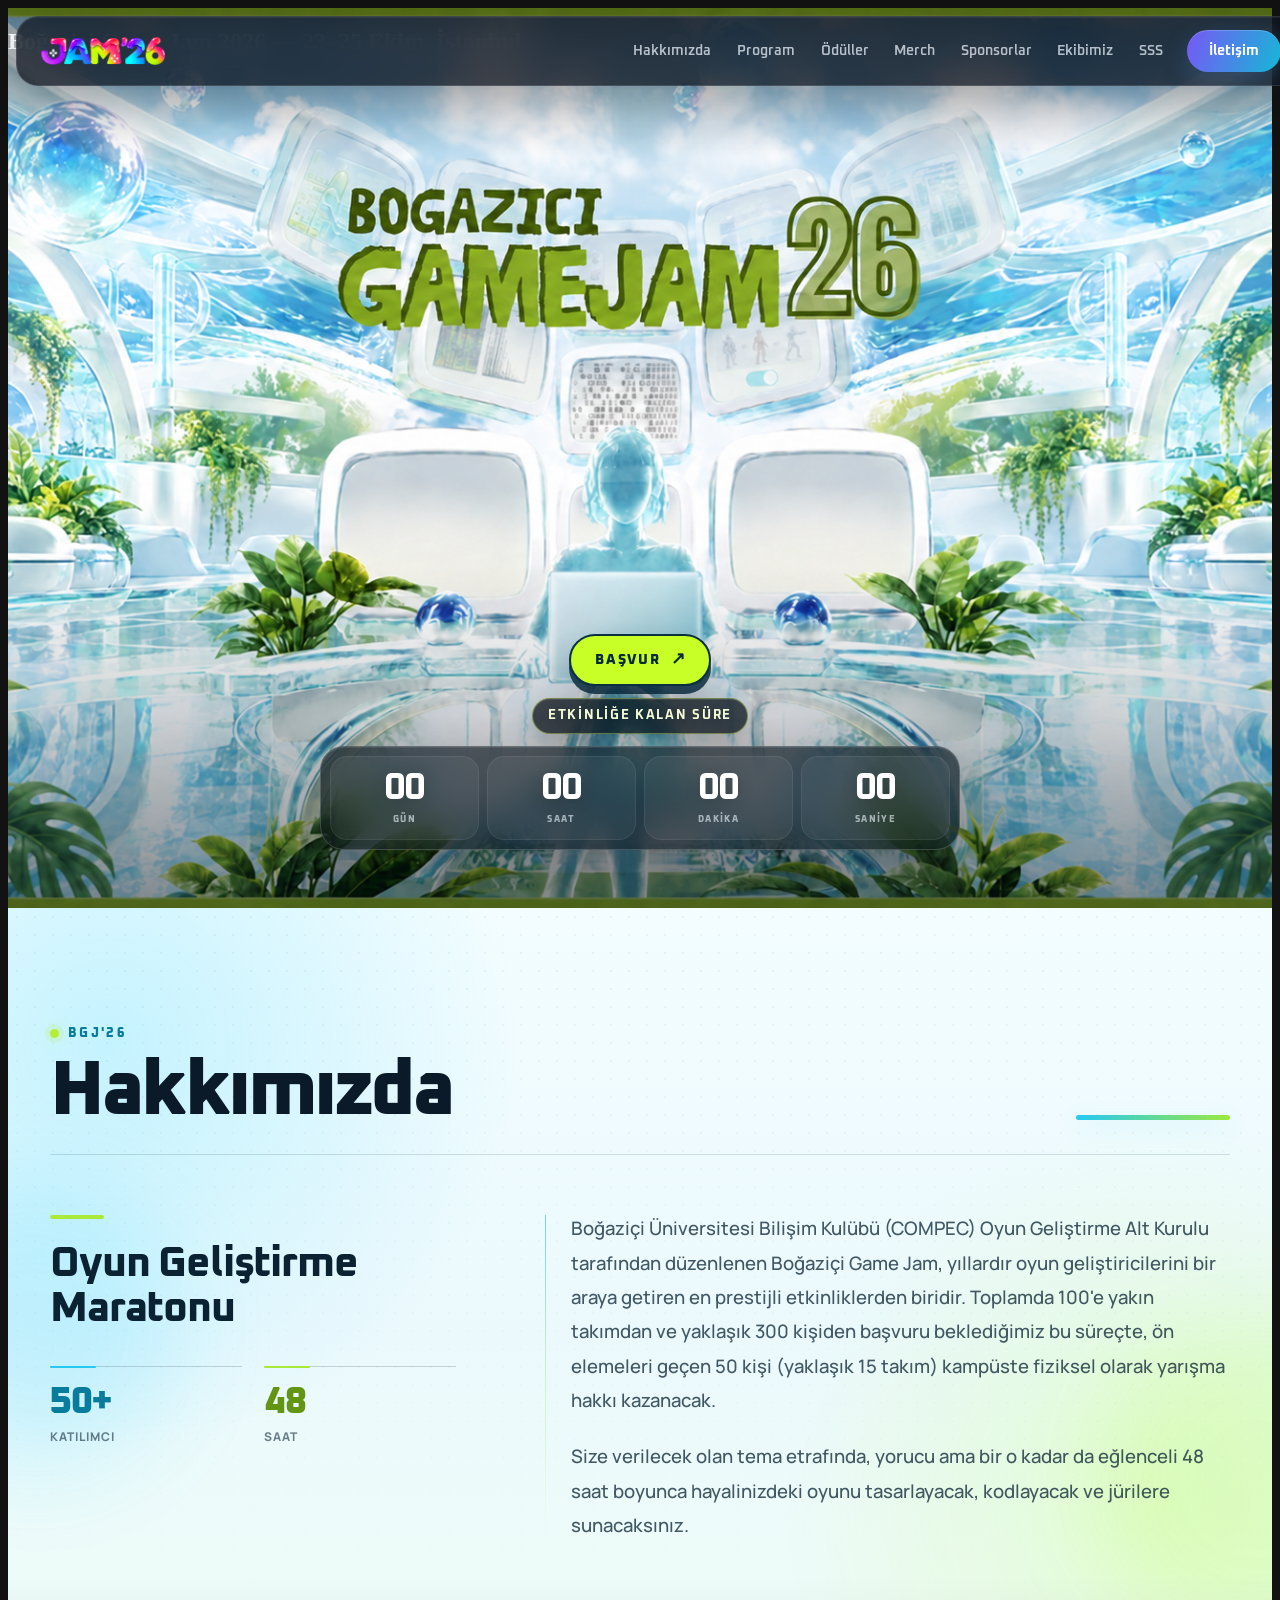
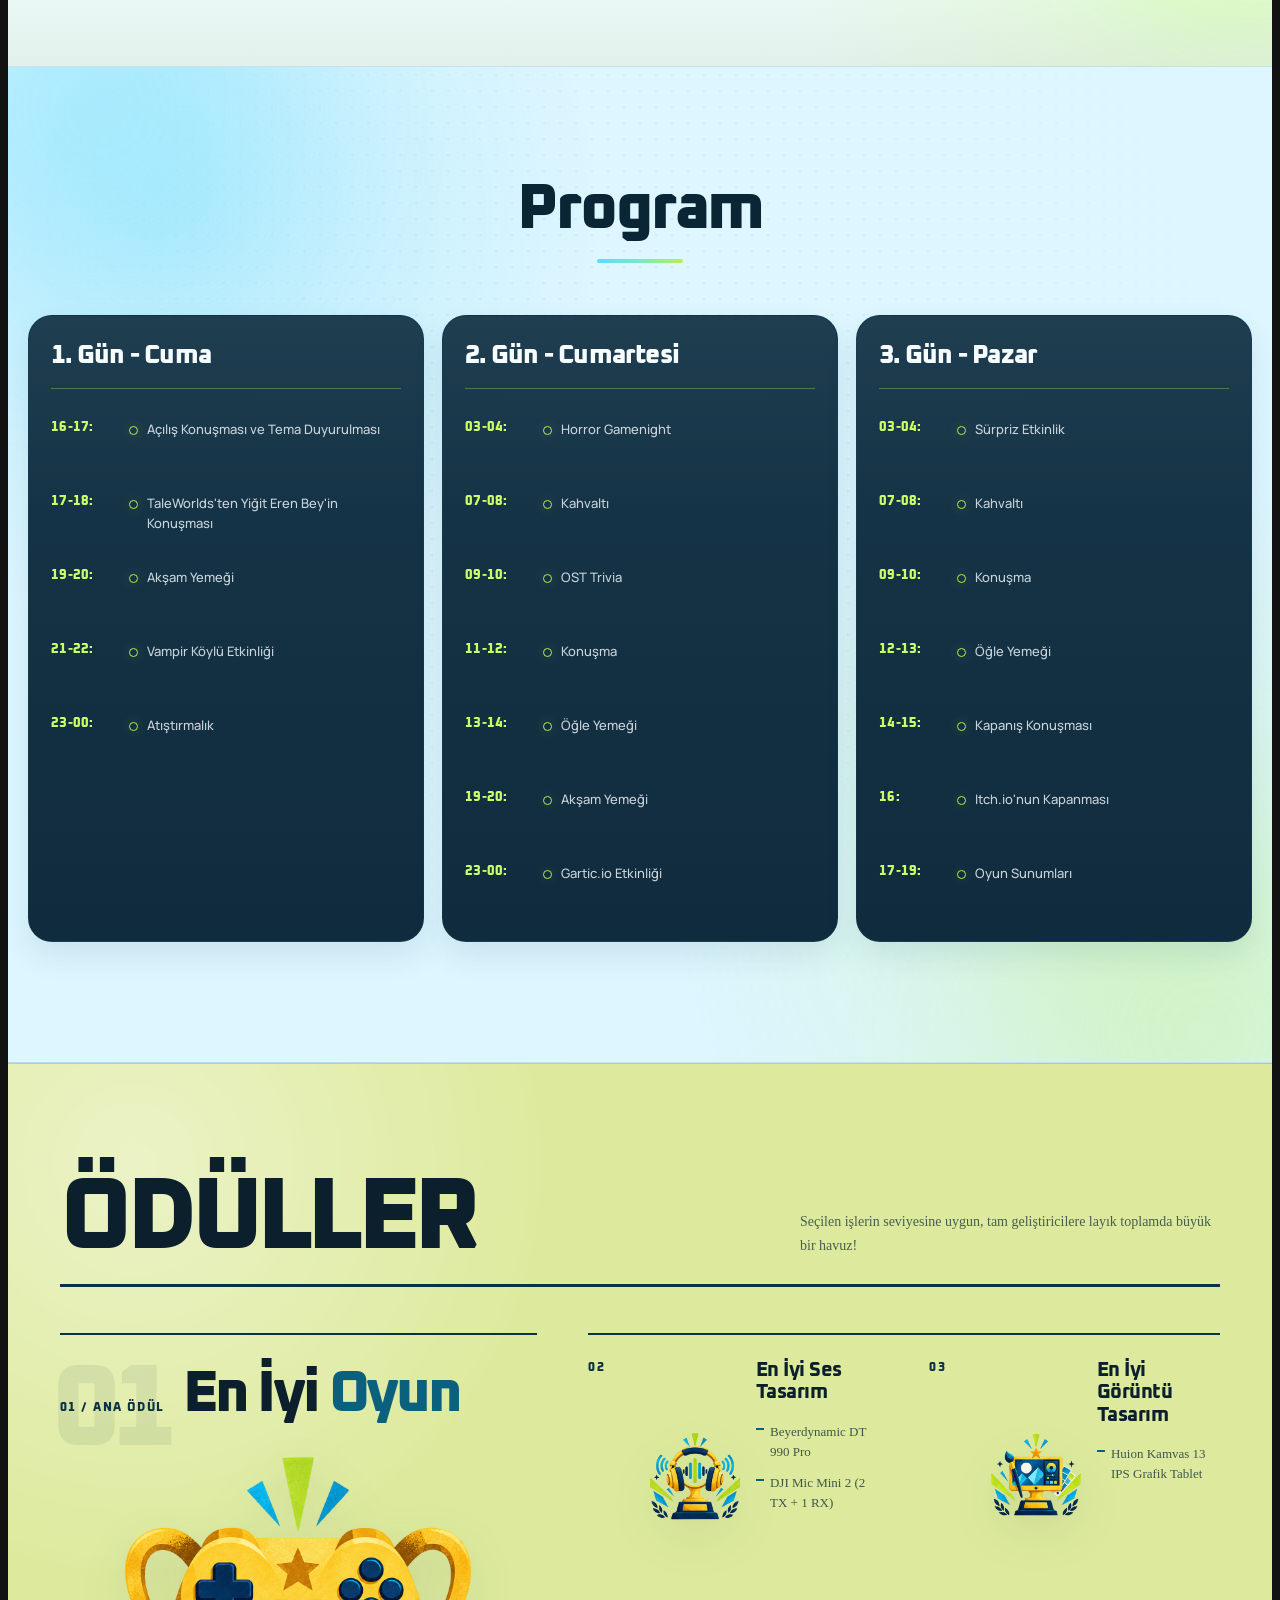
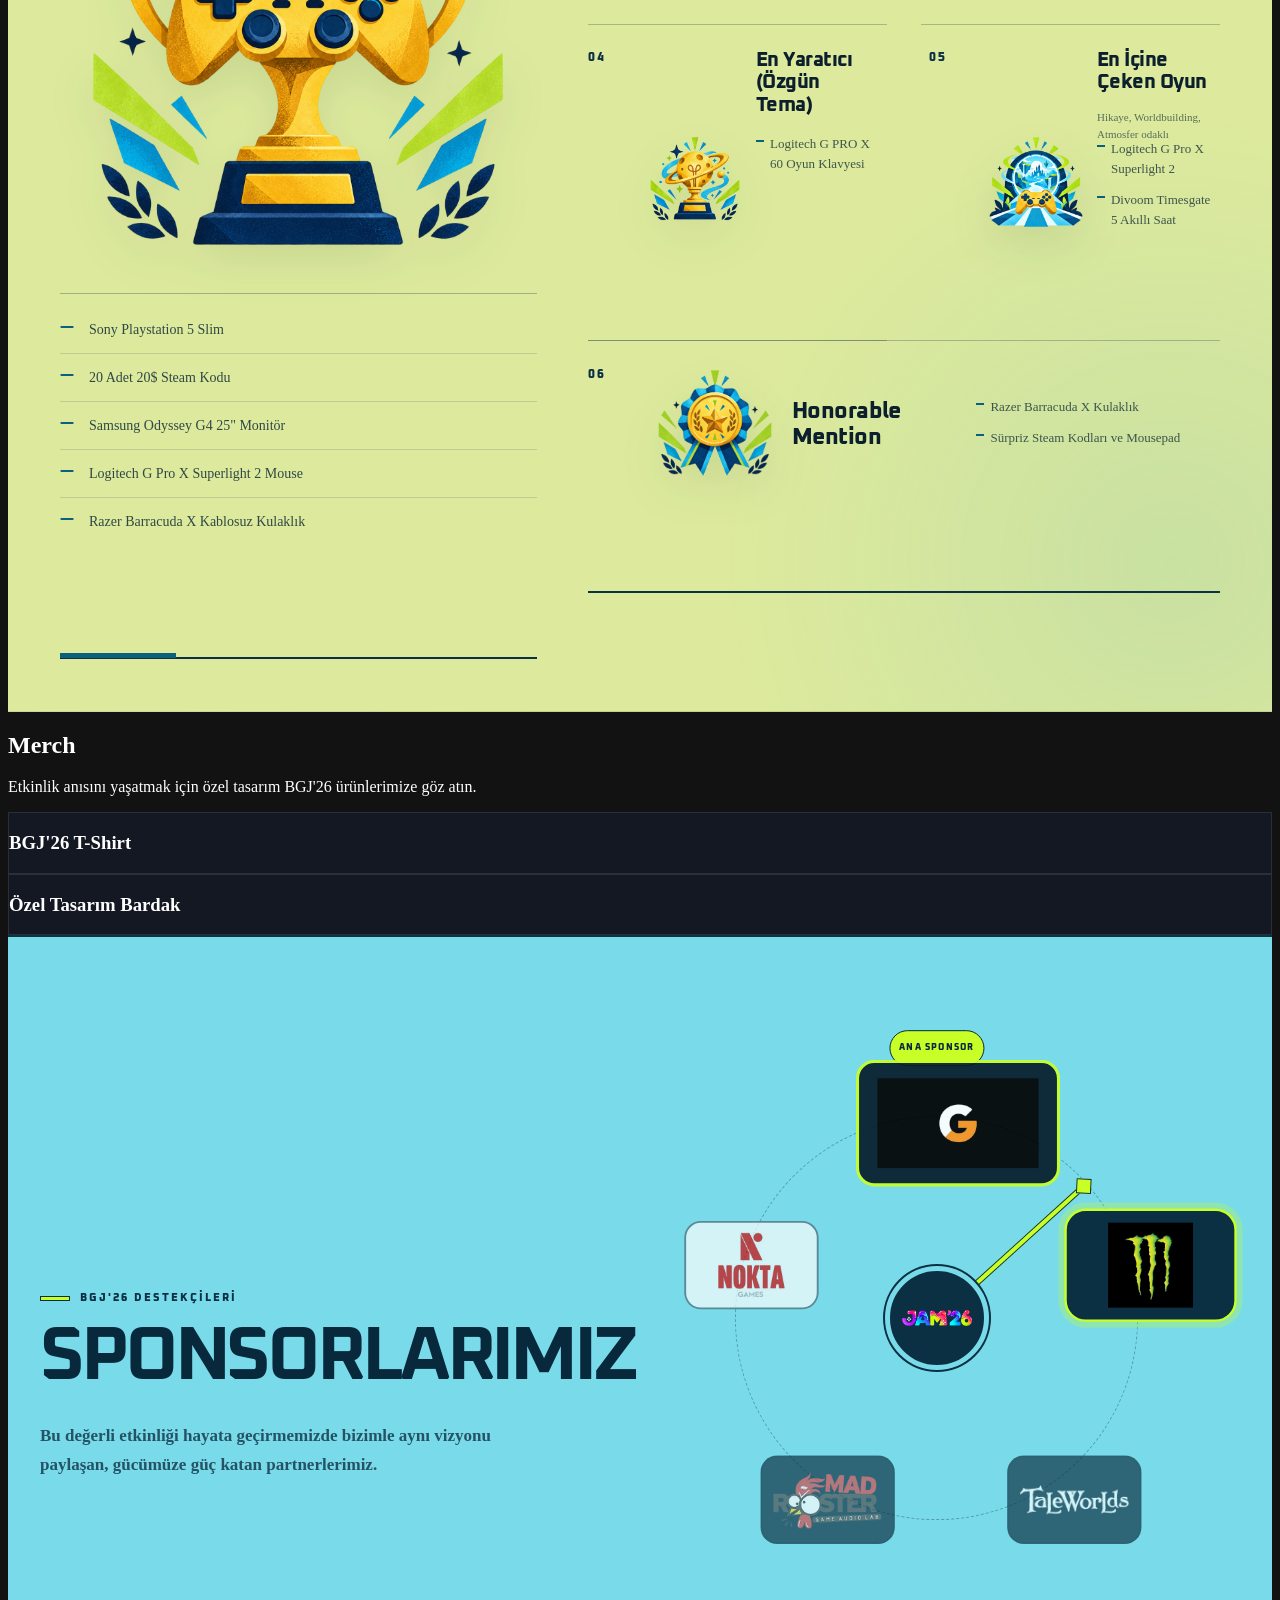
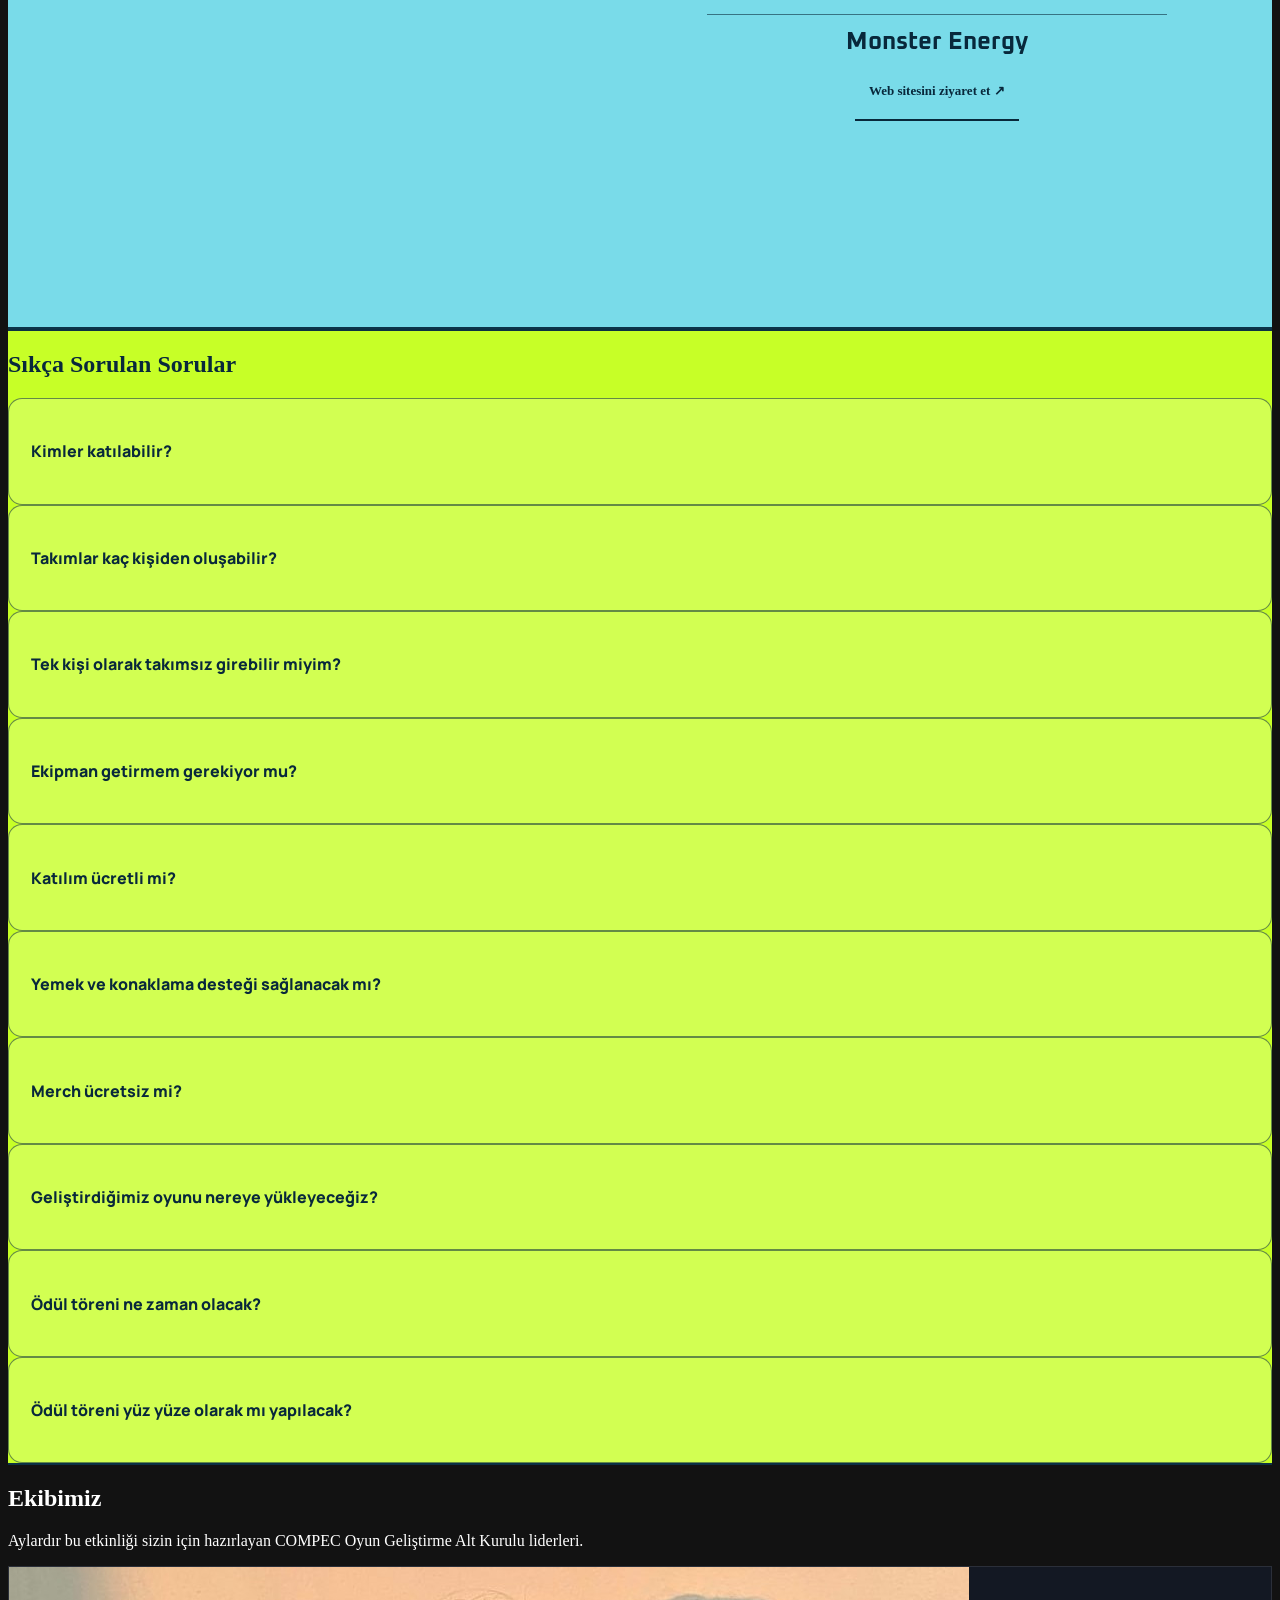
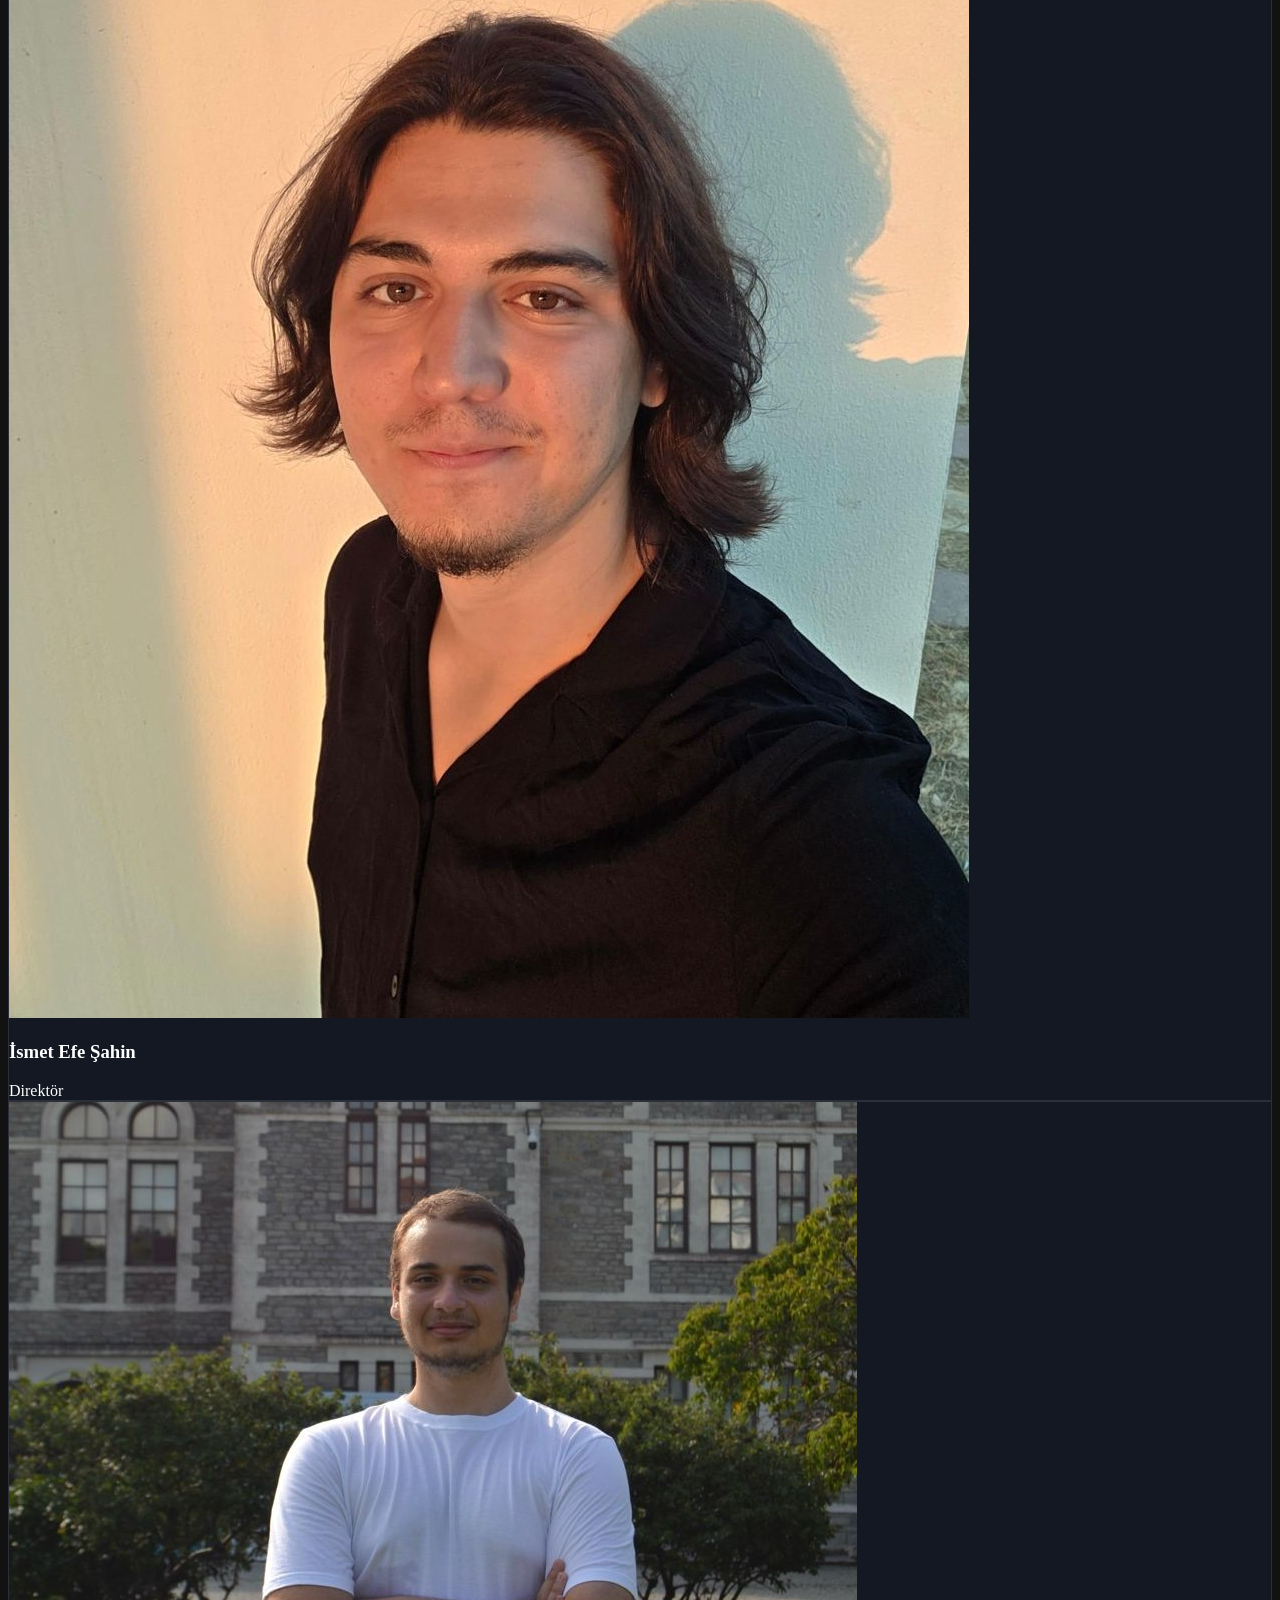
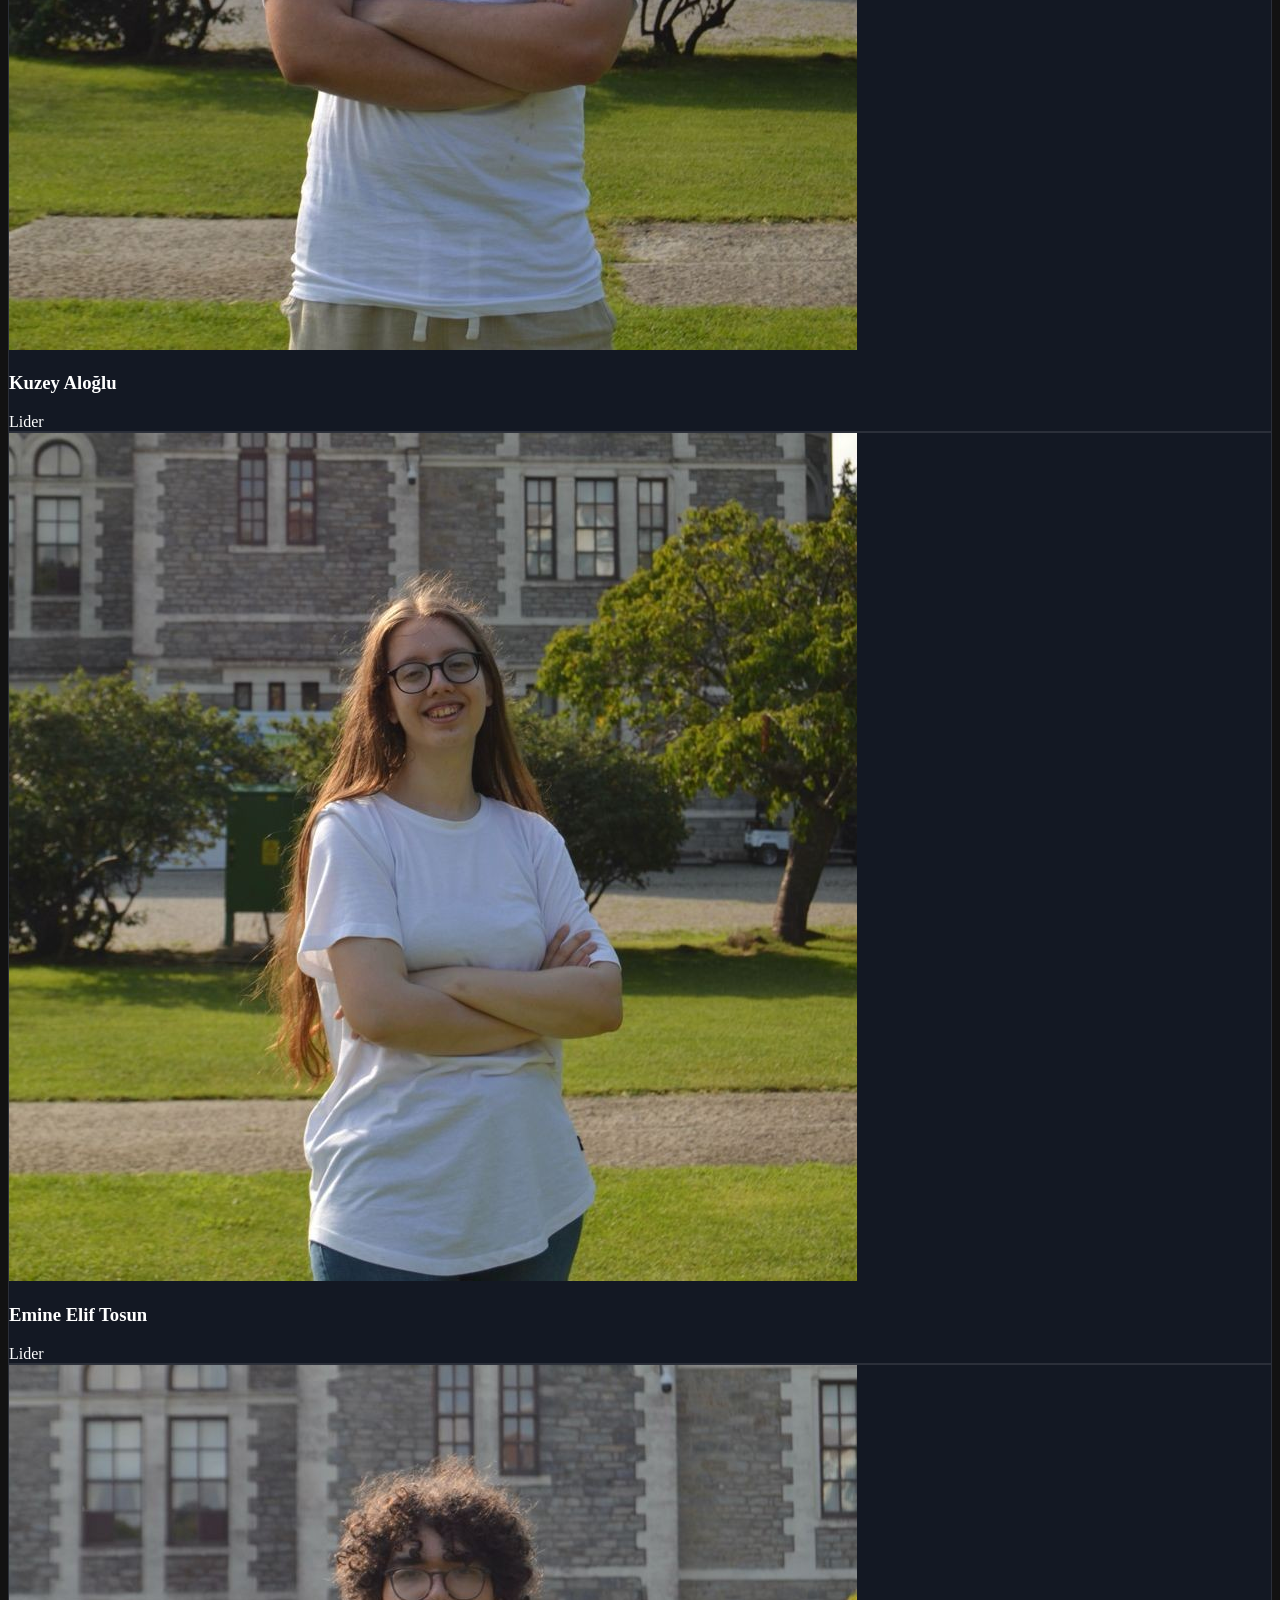
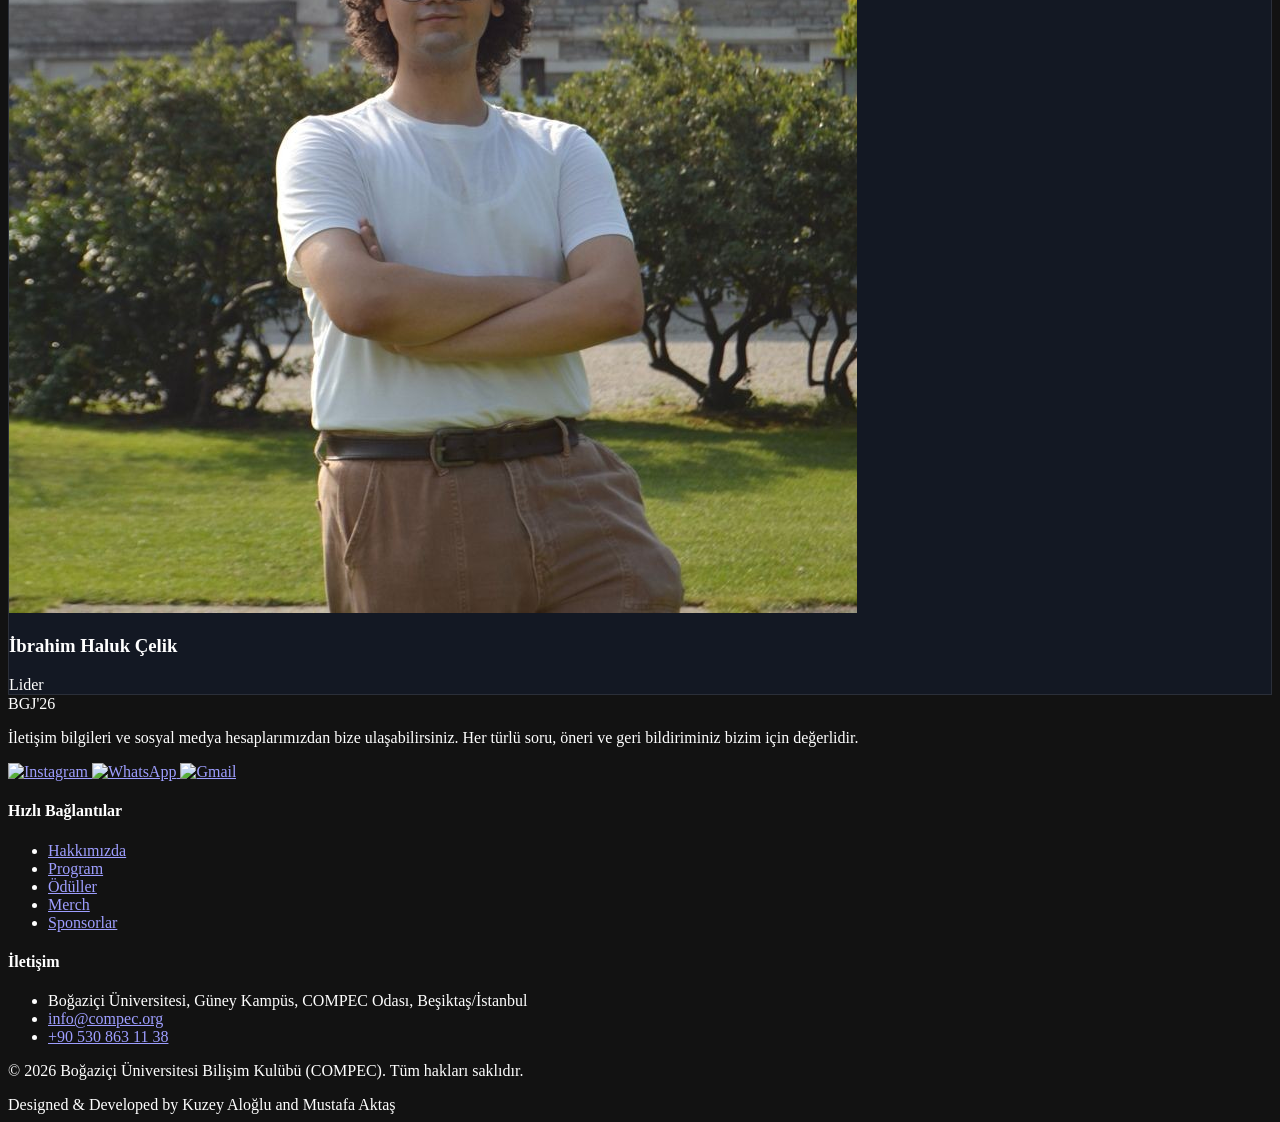
==== commit 0d6ccf8d: "Update application link for Boğaziçi Game Jam" ====
--- a/index.html
+++ b/index.html
@@ -2851,7 +2851,7 @@
         <img src="images/bgj26-hero.png" alt="Boğaziçi Game Jam 2026" class="bgj-hero-image">
 
         <div class="bgj-countdown-wrap" aria-label="Etkinliğe kalan süre">
-            <a class="bgj-apply-btn" href="https://docs.google.com/forms/d/1ZXV6ktdt-bLn6FuzHH6GHqi9lpfY4LKEIhb6iuSmQbk" target="_blank" rel="noopener noreferrer">Başvur</a>
+            <a class="bgj-apply-btn" href="https://bogazicigamejam.com/" target="_blank" rel="noopener noreferrer">Başvur</a>
             <div class="bgj-countdown-label">Etkinliğe Kalan Süre</div>
             <div class="bgj-countdown">
                 <div class="bgj-countdown-unit">
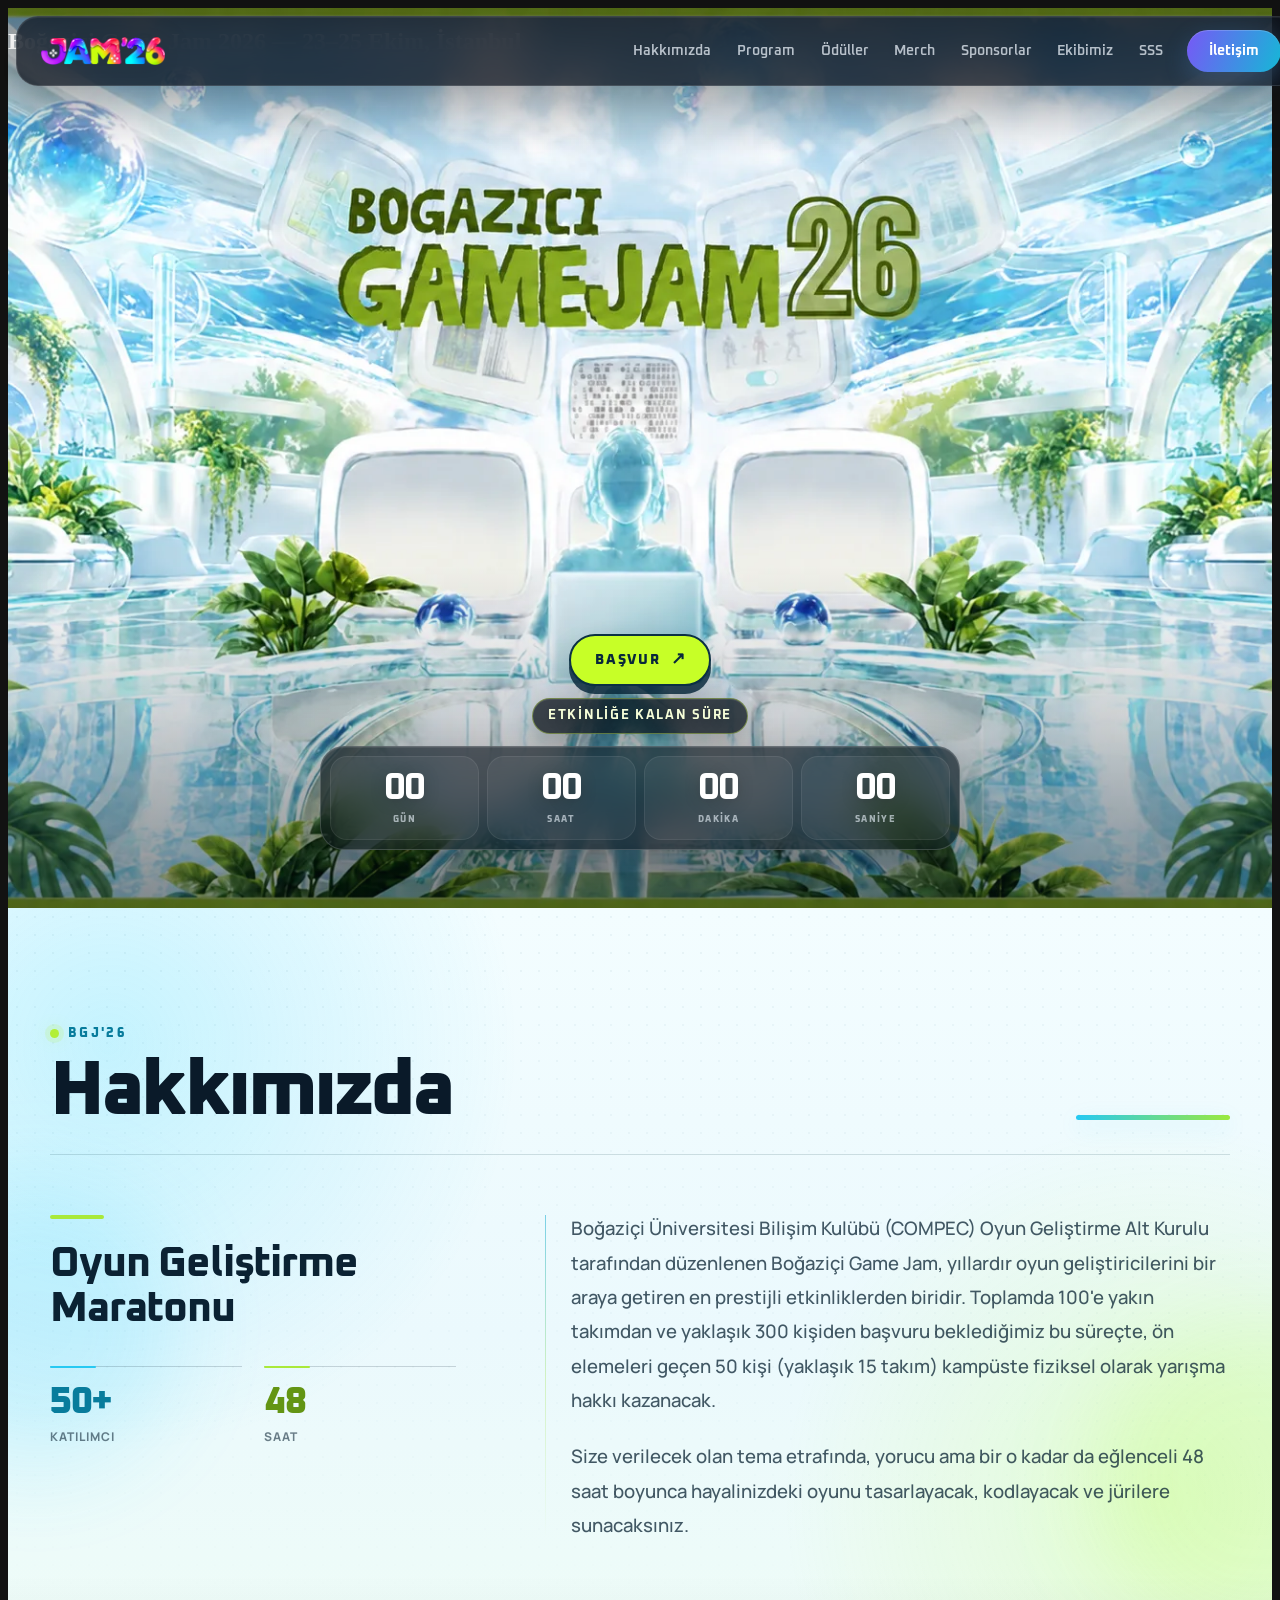
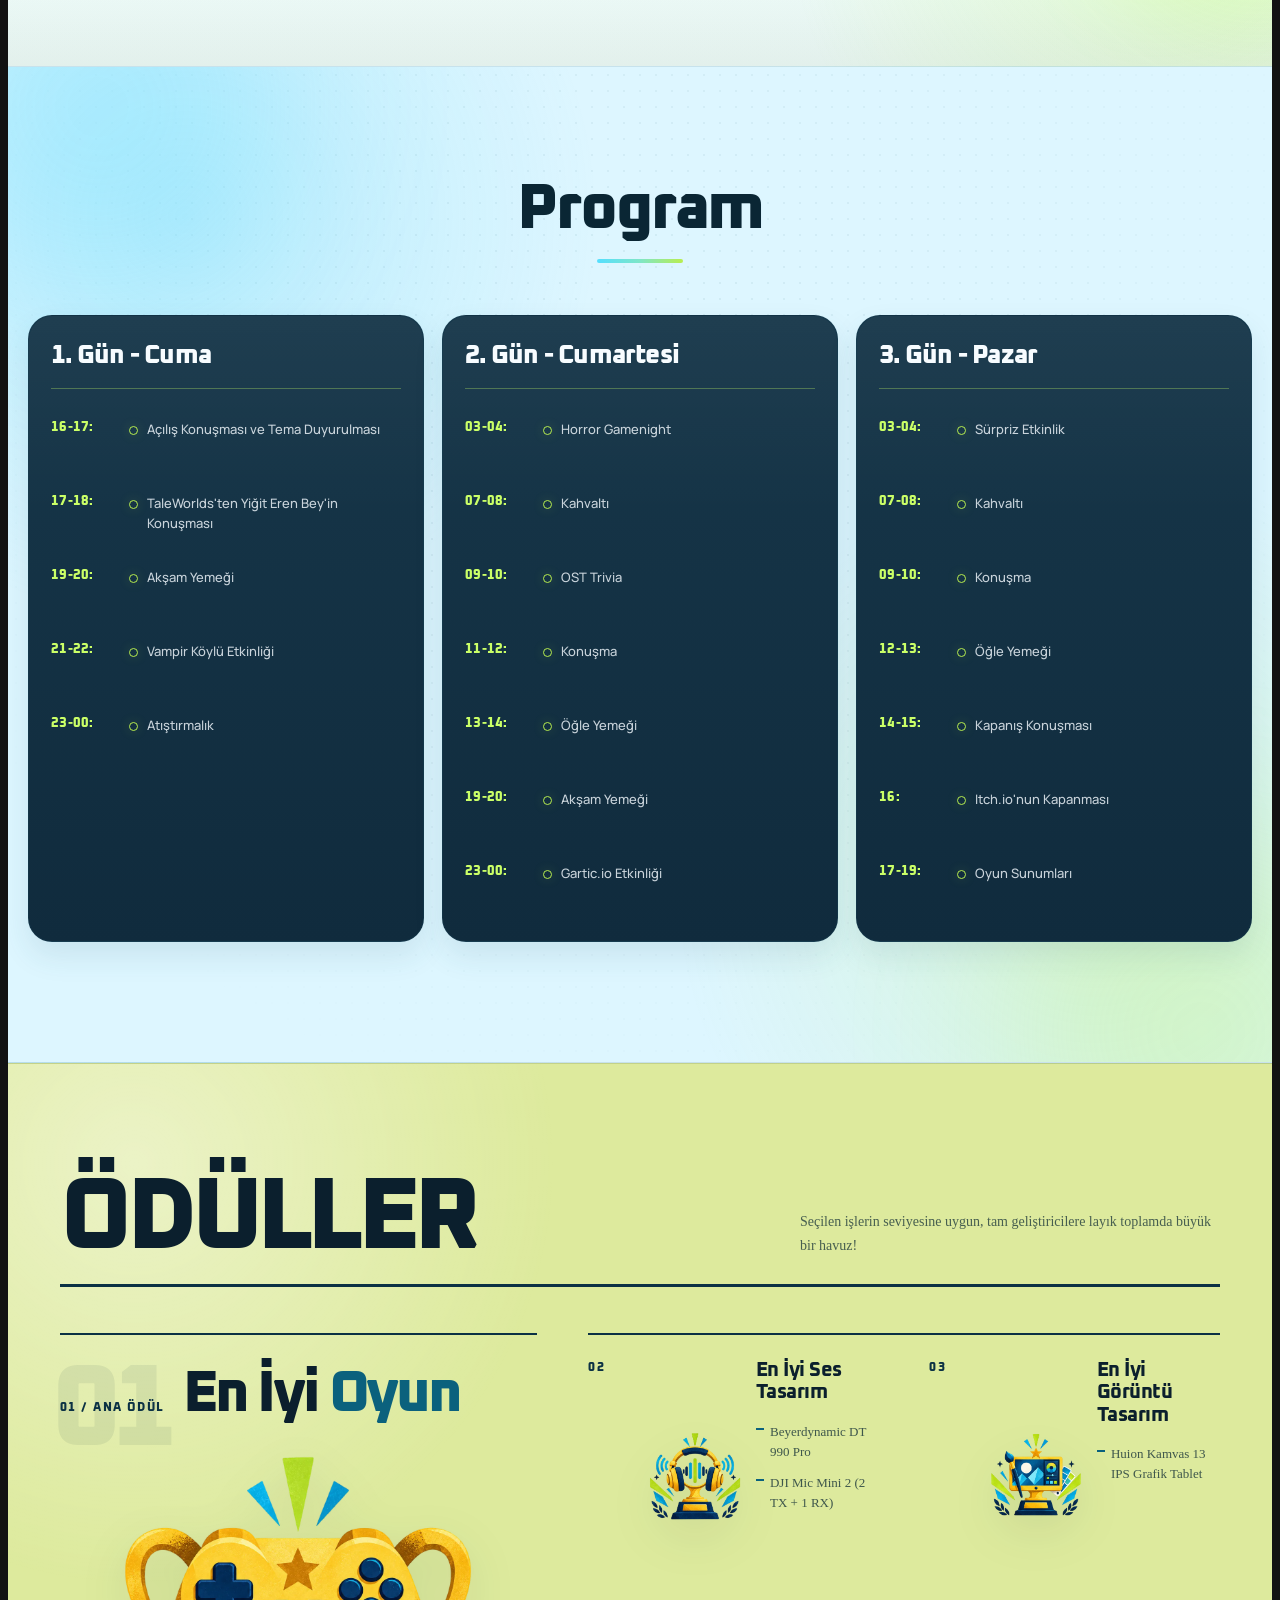
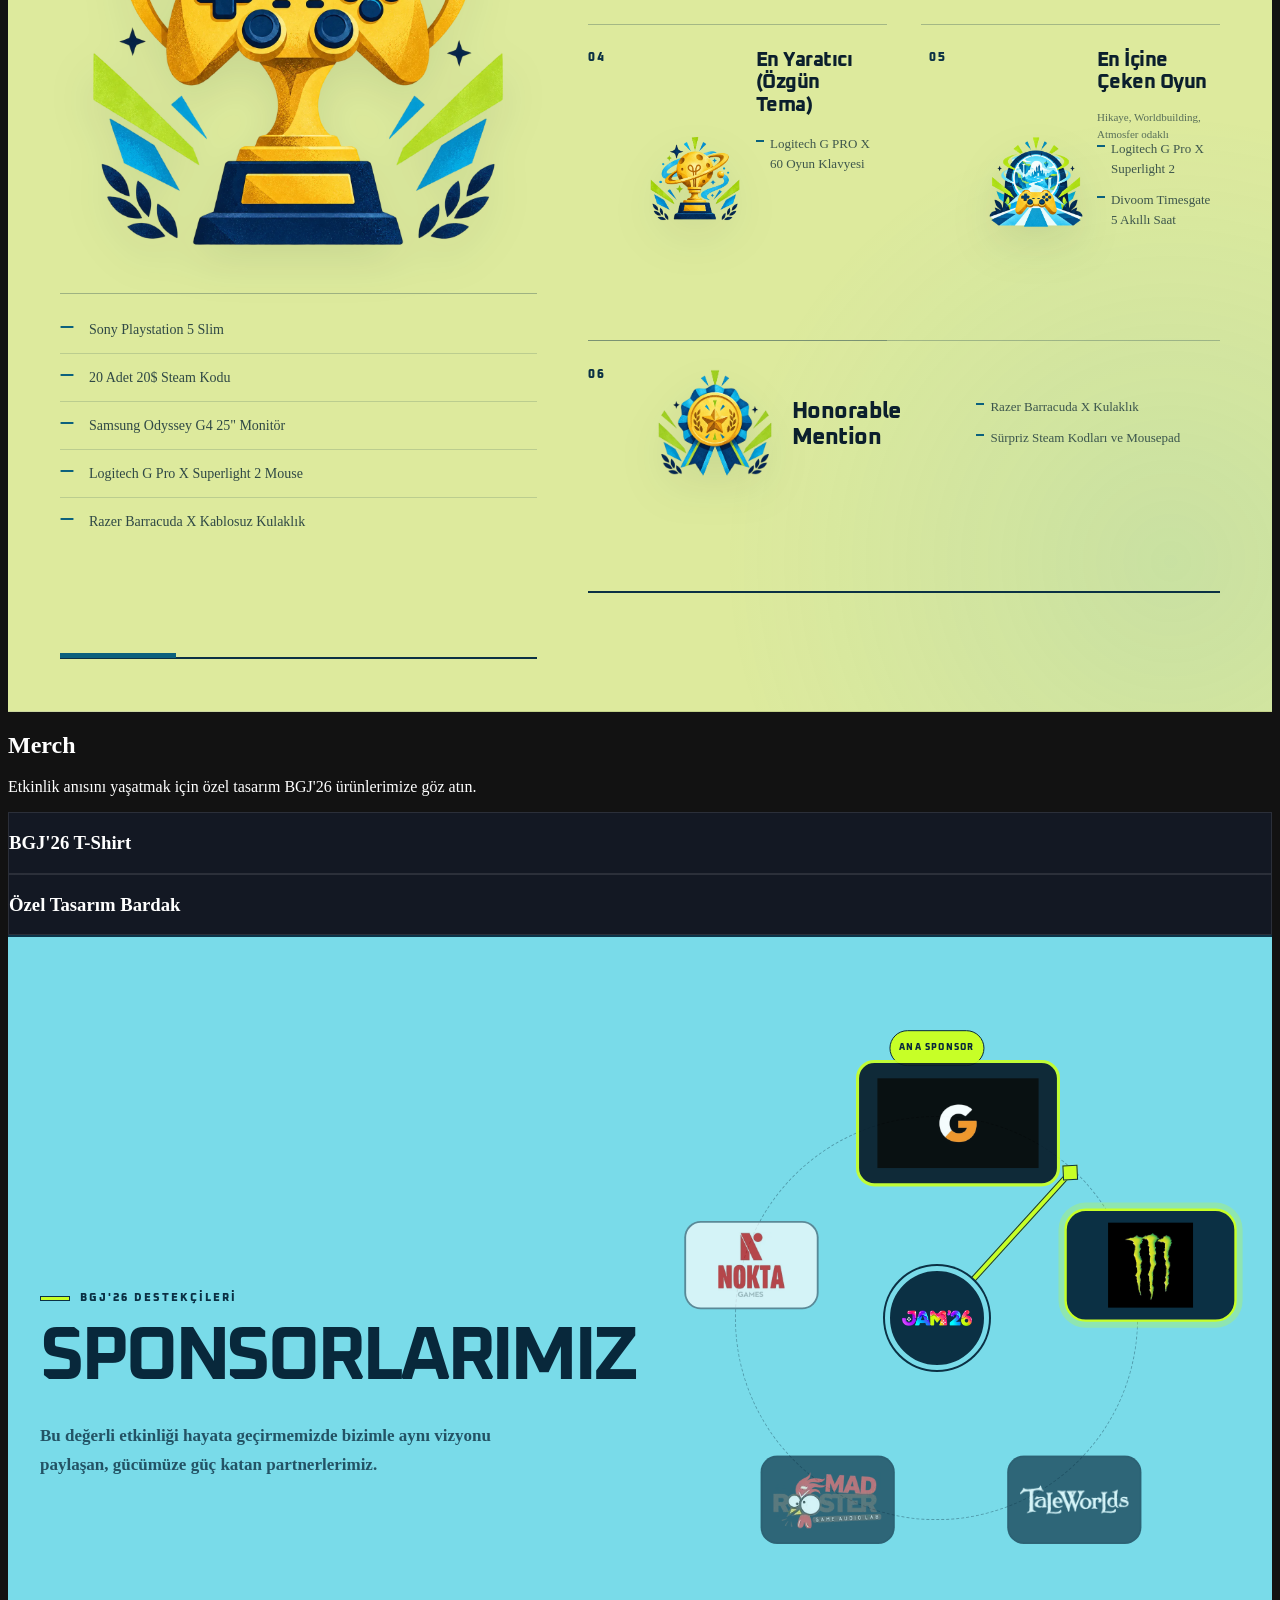
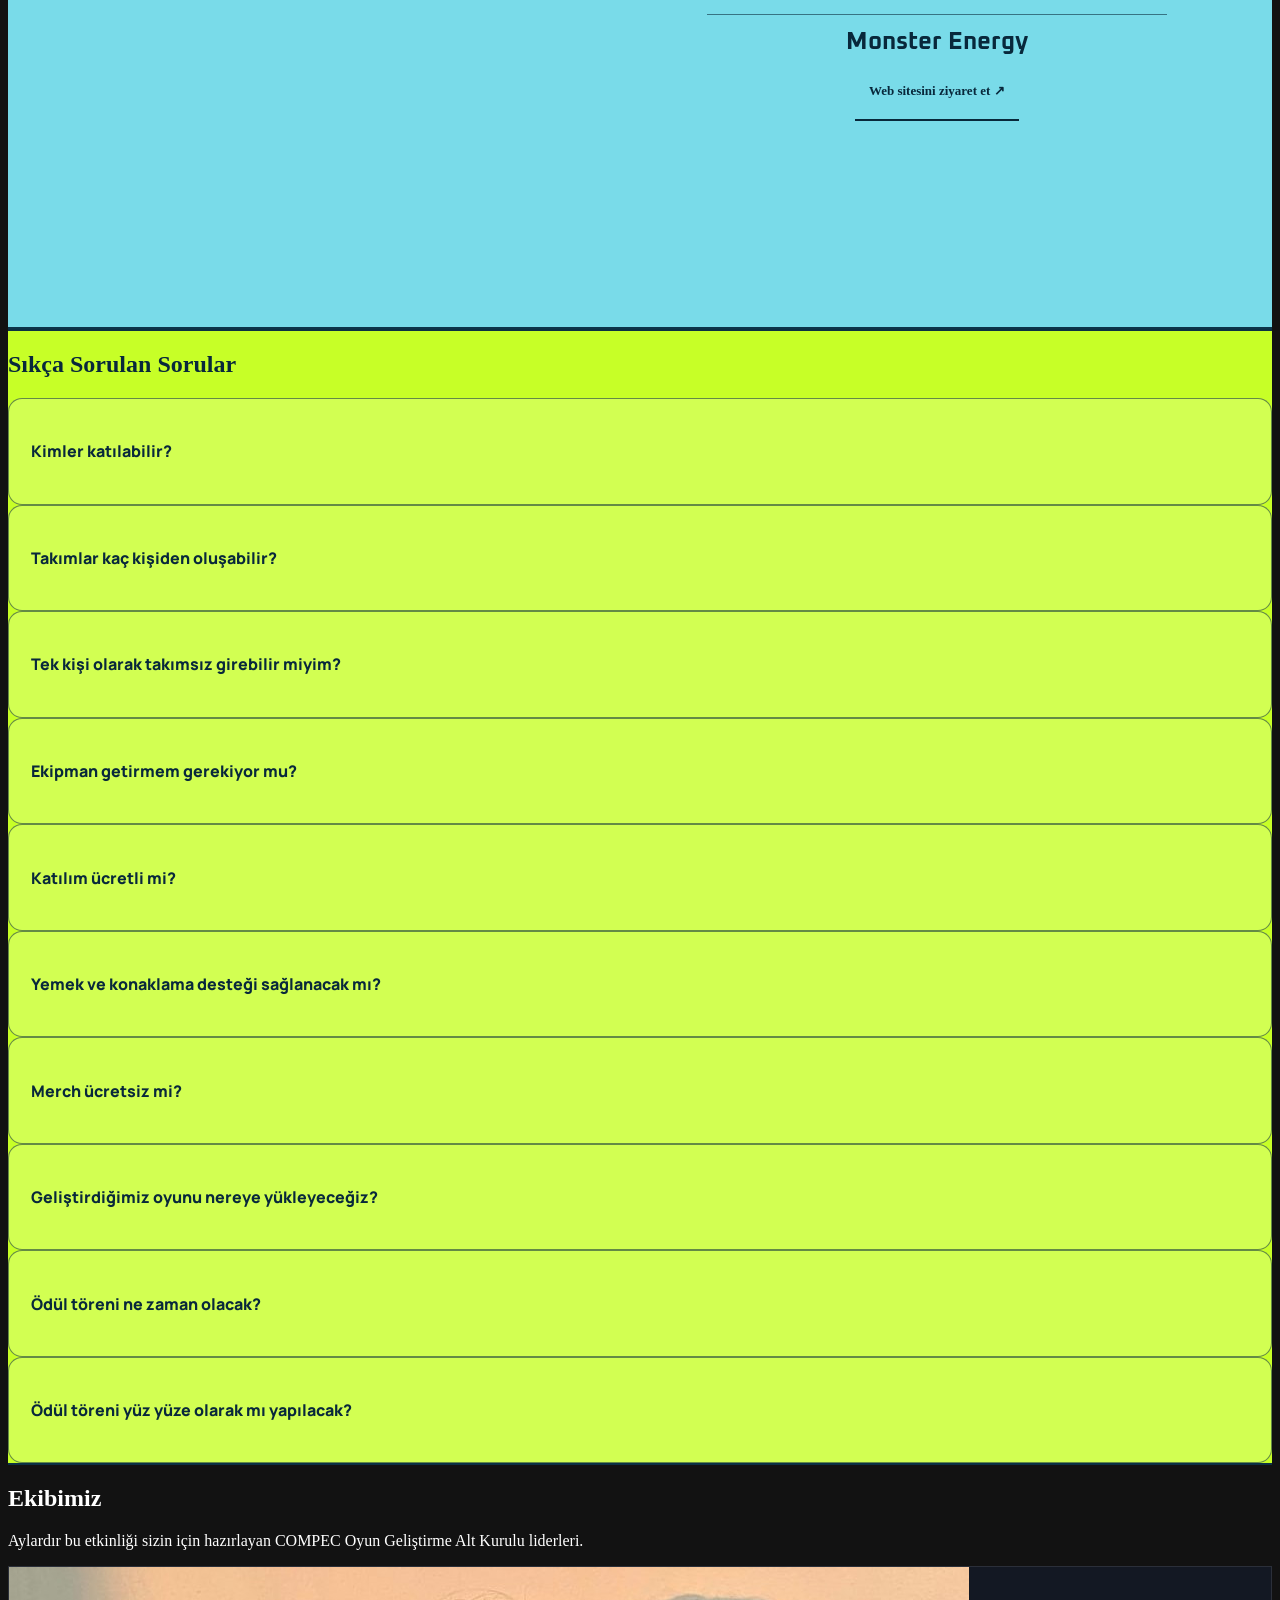
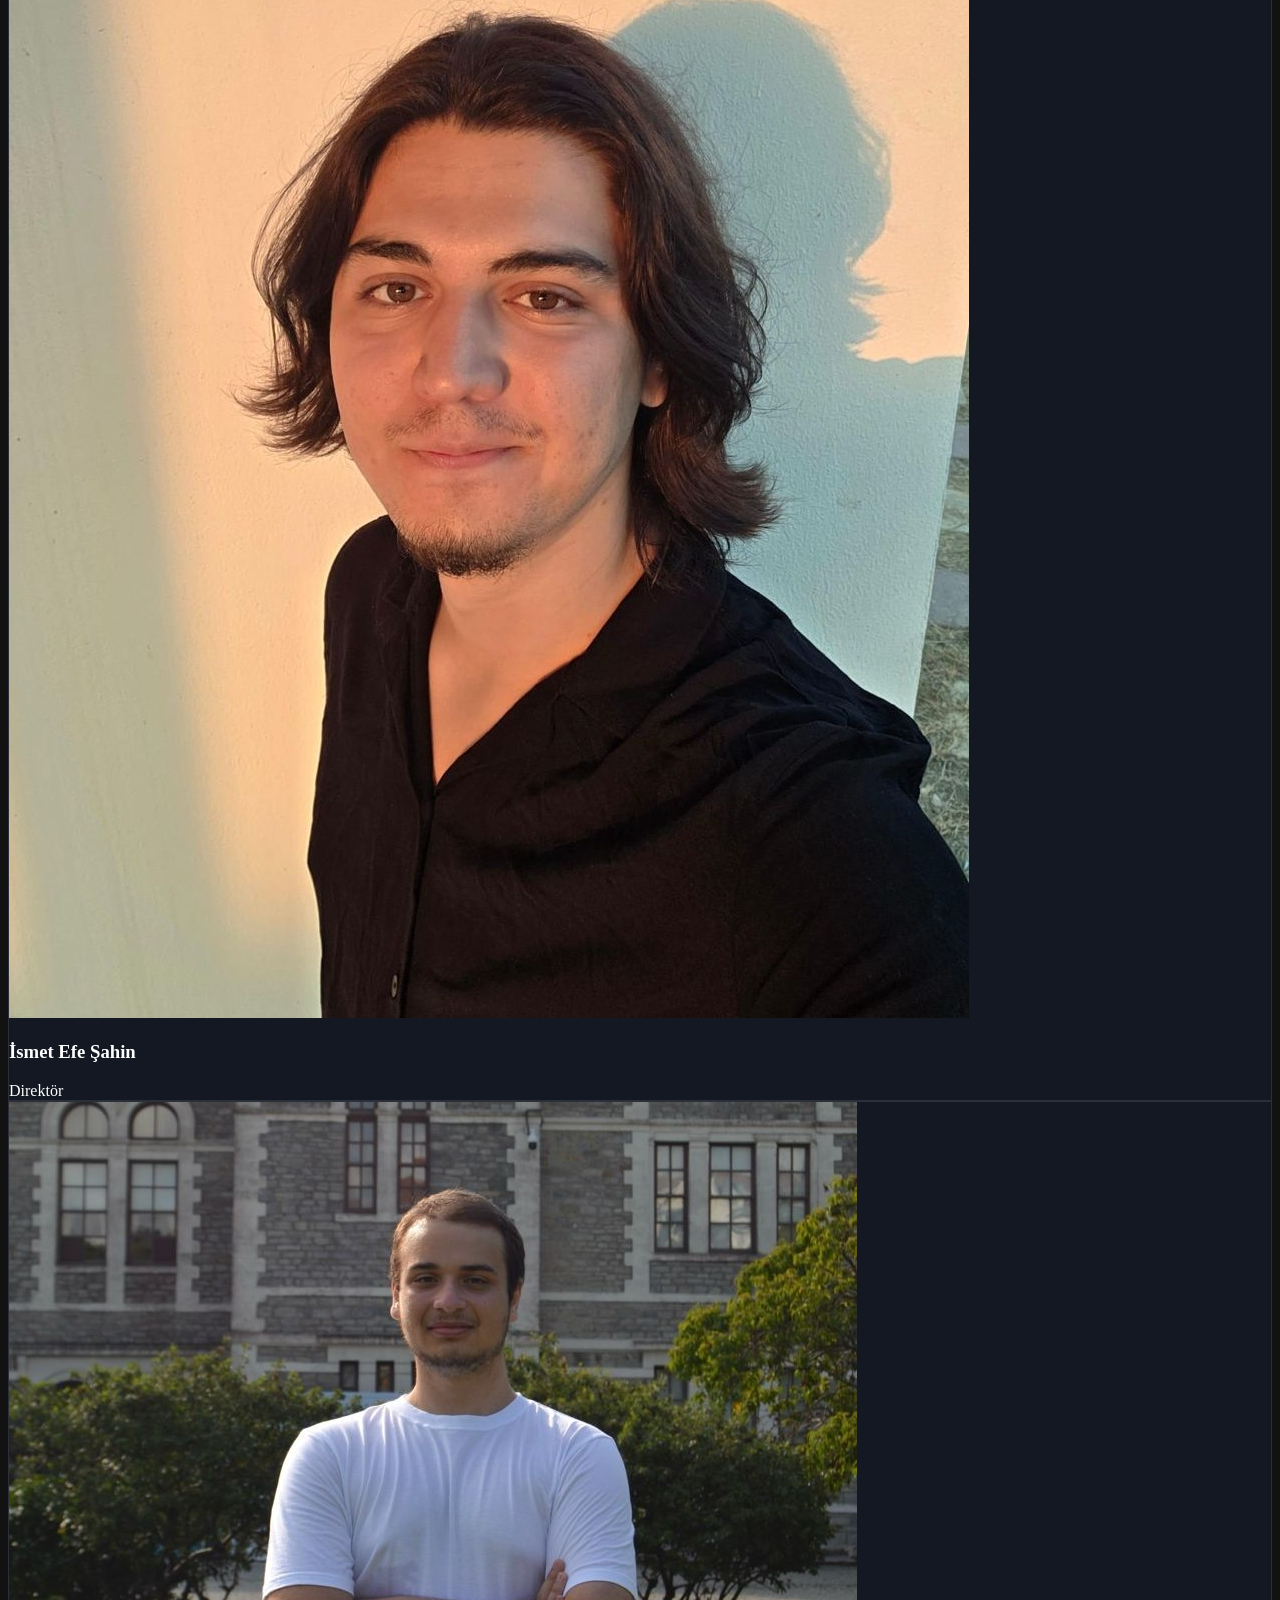
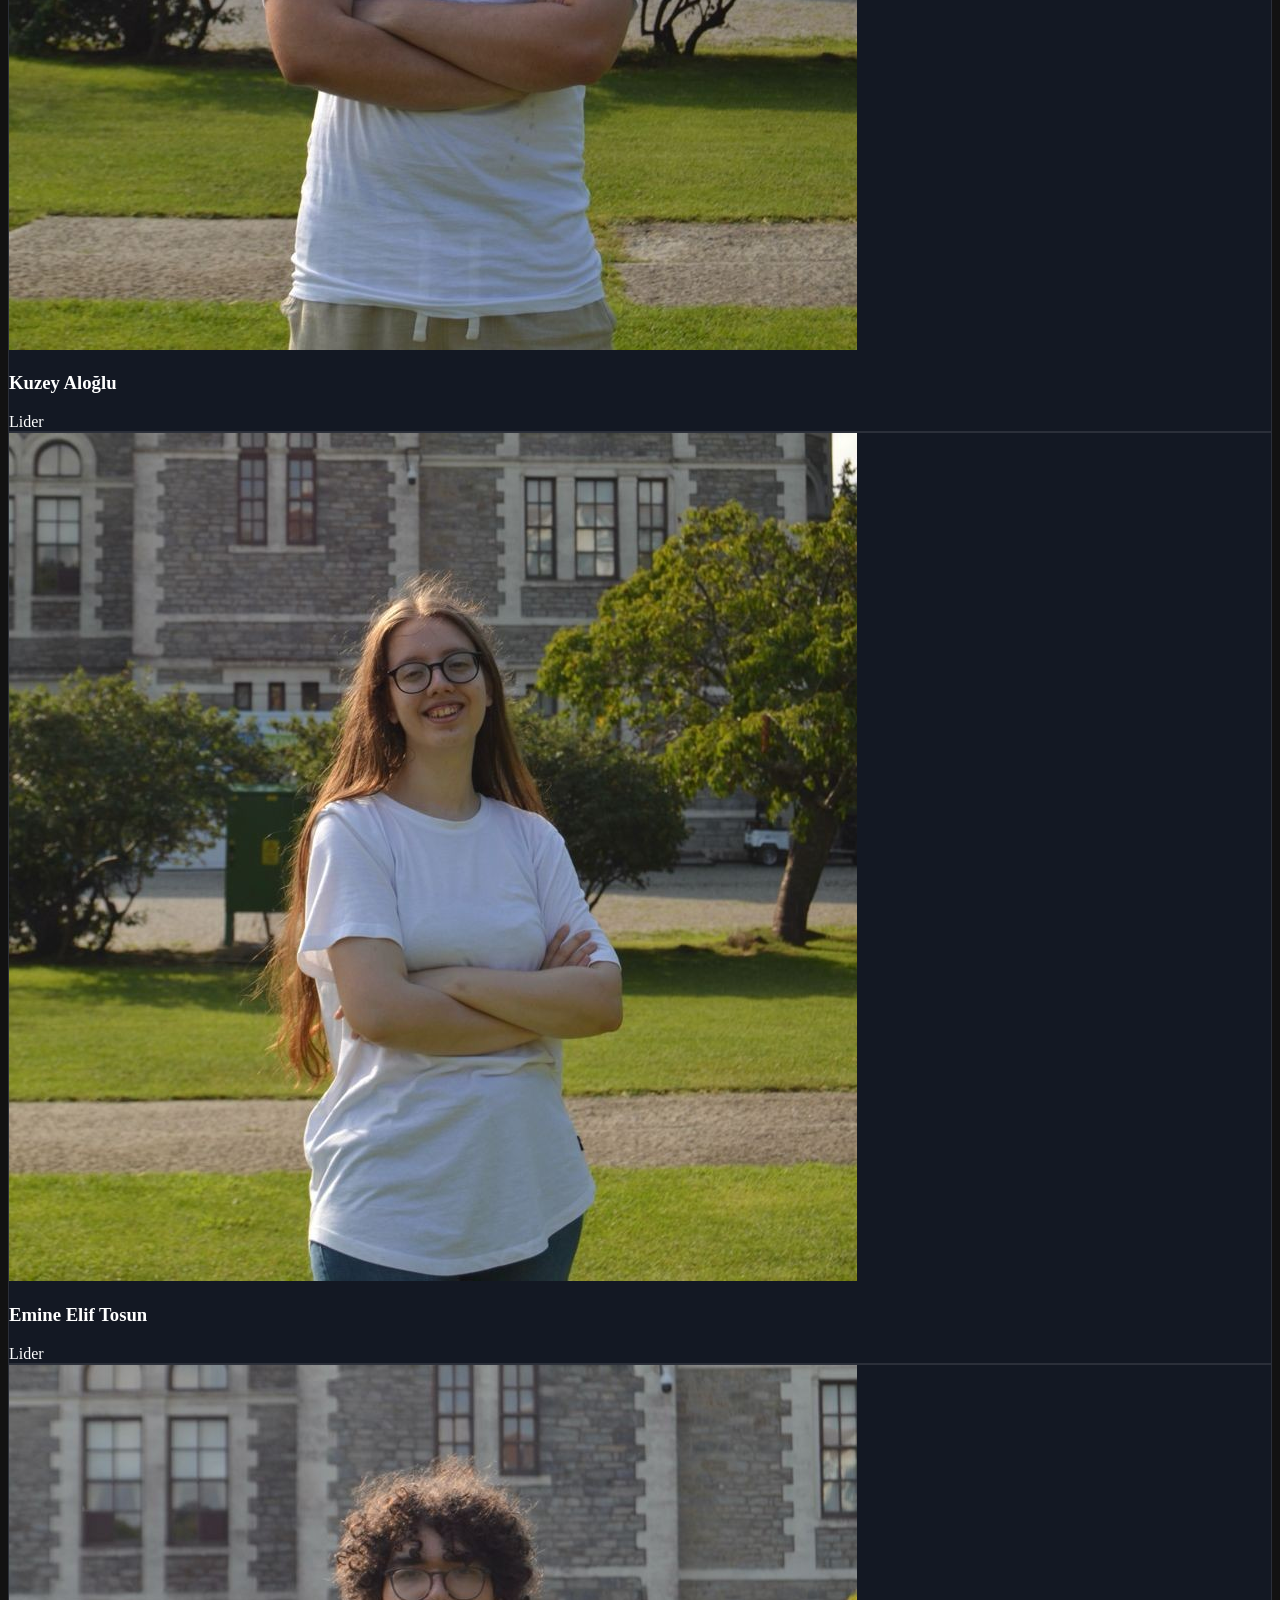
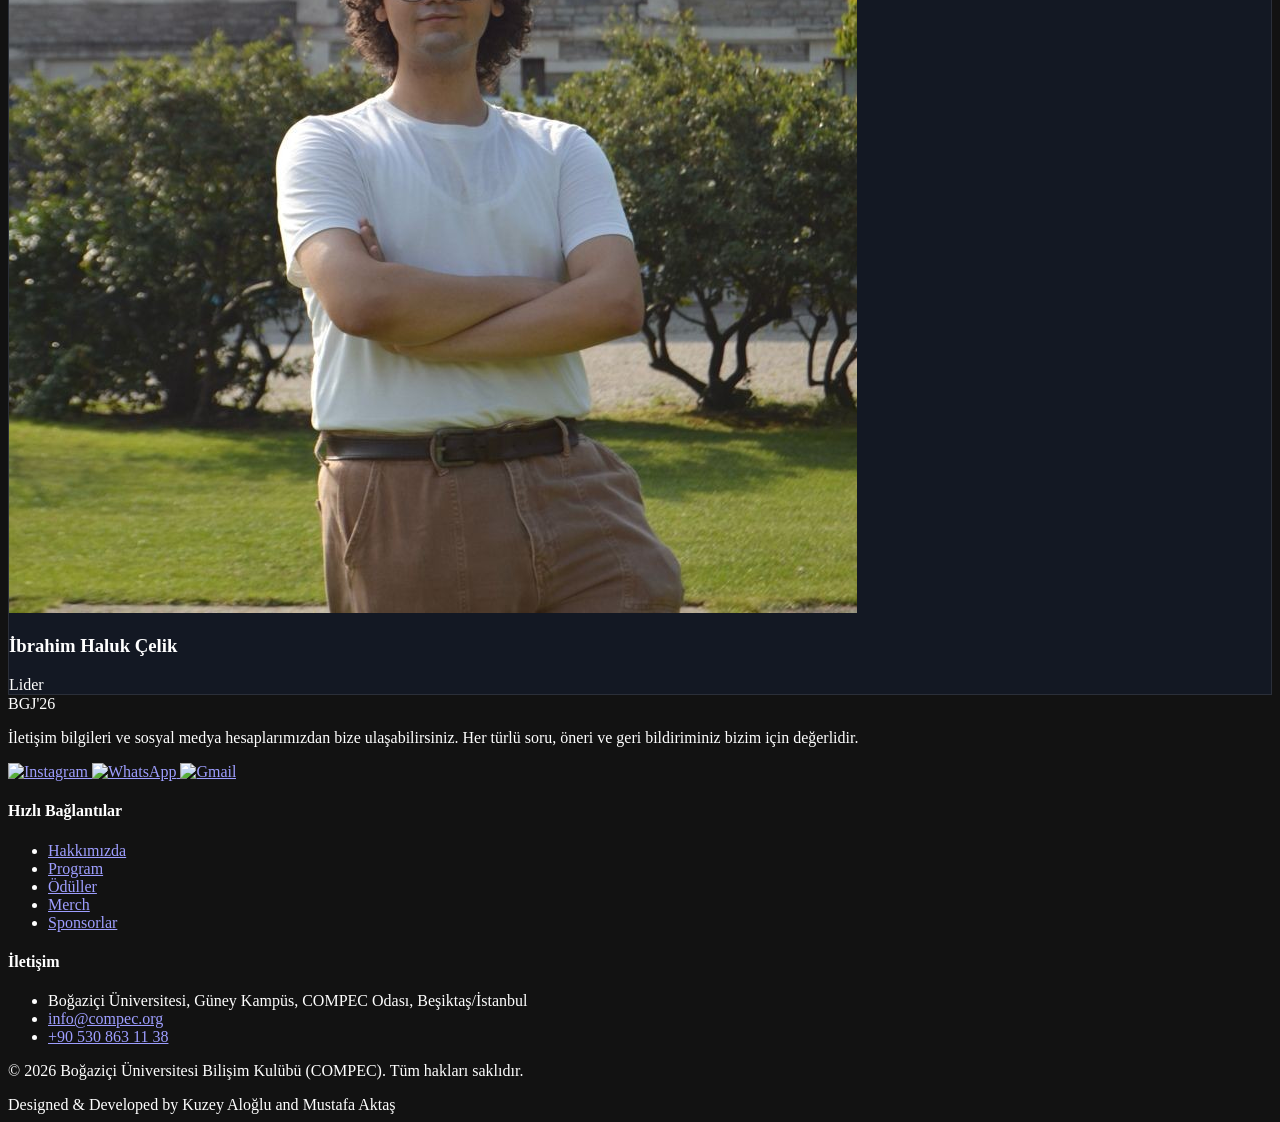
==== commit b0a64762: "Added forms link and compressed images" ====
--- a/index.html
+++ b/index.html
@@ -12,8 +12,8 @@
     <meta name="color-scheme" content="dark">
 
     <link rel="canonical" href="https://bogazicigamejam.com/">
-    <link rel="icon" href="/images/favicon.png" type="image/png">
-    <link rel="apple-touch-icon" href="/images/bgj26-logo.png">
+    <link rel="icon" href="/images/favicon.webp" type="image/png">
+    <link rel="apple-touch-icon" href="/images/bgj26-logo.webp">
     <link rel="manifest" href="/site.webmanifest">
     <link rel="alternate" type="text/markdown" href="/llms.txt" title="LLM-readable site summary">
 
@@ -23,8 +23,8 @@
     <meta property="og:title" content="Boğaziçi Game Jam 2026 | BGJ'26">
     <meta property="og:description" content="23–25 Ekim'de Boğaziçi Üniversitesi'nde 48 saatlik oyun geliştirme maratonu. Ekibini kur, oyununu geliştir ve yerini al!">
     <meta property="og:url" content="https://bogazicigamejam.com/">
-    <meta property="og:image" content="https://bogazicigamejam.com/images/bgj26-hero.png">
-    <meta property="og:image:secure_url" content="https://bogazicigamejam.com/images/bgj26-hero.png">
+    <meta property="og:image" content="https://bogazicigamejam.com/images/bgj26-hero.webp">
+    <meta property="og:image:secure_url" content="https://bogazicigamejam.com/images/bgj26-hero.webp">
     <meta property="og:image:type" content="image/png">
     <meta property="og:image:width" content="1672">
     <meta property="og:image:height" content="941">
@@ -33,7 +33,7 @@
     <meta name="twitter:card" content="summary_large_image">
     <meta name="twitter:title" content="Boğaziçi Game Jam 2026 | BGJ'26">
     <meta name="twitter:description" content="23–25 Ekim'de Boğaziçi Üniversitesi'nde 48 saatlik oyun geliştirme maratonu.">
-    <meta name="twitter:image" content="https://bogazicigamejam.com/images/bgj26-hero.png">
+    <meta name="twitter:image" content="https://bogazicigamejam.com/images/bgj26-hero.webp">
     <meta name="twitter:image:alt" content="Boğaziçi Game Jam 2026 etkinlik görseli">
 
     <script type="application/ld+json">
@@ -54,7 +54,7 @@
           "@id": "https://bogazicigamejam.com/#organization",
           "name": "Boğaziçi Üniversitesi Bilişim Kulübü (COMPEC)",
           "url": "https://compec.org/",
-          "logo": "https://bogazicigamejam.com/images/bgj26-logo.png",
+          "logo": "https://bogazicigamejam.com/images/bgj26-logo.webp",
           "sameAs": [
             "https://compec.org/",
             "https://itch.io/jam/bogazici-game-jam"
@@ -65,7 +65,7 @@
           "@id": "https://bogazicigamejam.com/#event",
           "name": "Boğaziçi Game Jam 2026",
           "description": "Boğaziçi Üniversitesi Bilişim Kulübü COMPEC tarafından düzenlenen 48 saatlik oyun geliştirme maratonu.",
-          "image": ["https://bogazicigamejam.com/images/bgj26-hero.png"],
+          "image": ["https://bogazicigamejam.com/images/bgj26-hero.webp"],
           "url": "https://bogazicigamejam.com/",
           "startDate": "2026-10-23T10:00:00+03:00",
           "endDate": "2026-10-25T10:00:00+03:00",
@@ -2808,12 +2808,12 @@
 
     <!-- Background Elements -->
     <div class="fixed inset-0 z-[-1] overflow-hidden pointer-events-none">
-        <div class="absolute inset-0 bg-[url('https://www.transparenttextures.com/patterns/cubes.png')] opacity-5"></div>
+        <div class="absolute inset-0 bg-[url('https://www.transparenttextures.com/patterns/cubes.webp')] opacity-5"></div>
     </div>
 
     <nav class="bgj-floating-nav-wrap" id="navbar" aria-label="Ana navigasyon">
         <div class="bgj-floating-nav">
-            <a class="bgj-nav-logo" href="#anasayfa" aria-label="BGJ 26 ana sayfa"><img src="images/bgj26-logo.png" alt="JAM'26"></a>
+            <a class="bgj-nav-logo" href="#anasayfa" aria-label="BGJ 26 ana sayfa"><img src="images/bgj26-logo.webp" alt="JAM'26"></a>
 
             <div class="bgj-nav-links" aria-label="Masaüstü menü">
                 <a href="#hakkimizda" class="bgj-nav-link">Hakkımızda</a>
@@ -2848,10 +2848,10 @@
 
     <section class="bgj-hero" id="anasayfa" aria-label="Boğaziçi Game Jam 2026">
         <h1 class="sr-only">Boğaziçi Game Jam 2026 — 23–25 Ekim, İstanbul</h1>
-        <img src="images/bgj26-hero.png" alt="Boğaziçi Game Jam 2026" class="bgj-hero-image">
+        <img src="images/bgj26-hero.webp" alt="Boğaziçi Game Jam 2026" class="bgj-hero-image">
 
         <div class="bgj-countdown-wrap" aria-label="Etkinliğe kalan süre">
-            <a class="bgj-apply-btn" href="https://bogazicigamejam.com/" target="_blank" rel="noopener noreferrer">Başvur</a>
+            <a class="bgj-apply-btn" href="https://forms.gle/dAfRqNiJ2eMF1Mik8" target="_blank" rel="noopener noreferrer">Başvur</a>
             <div class="bgj-countdown-label">Etkinliğe Kalan Süre</div>
             <div class="bgj-countdown">
                 <div class="bgj-countdown-unit">
@@ -2984,7 +2984,7 @@
                         <h3 class="bgj-award-main-title">En İyi <span>Oyun</span></h3>
                     </div>
                     <div class="bgj-award-main-visual">
-                        <img src="images/award-best-game.png" alt="En İyi Oyun ödülü illüstrasyonu">
+                        <img src="images/award-best-game.webp" alt="En İyi Oyun ödülü illüstrasyonu">
                     </div>
                     <div class="bgj-award-main-list">
                         <ul>
@@ -3001,7 +3001,7 @@
                     <article class="bgj-award-item">
                         <div class="bgj-award-index">02</div>
                         <div class="bgj-award-item-content">
-                            <div class="bgj-award-visual"><img src="images/award-sound.png" alt="En İyi Ses Tasarım ödülü illüstrasyonu"></div>
+                            <div class="bgj-award-visual"><img src="images/award-sound.webp" alt="En İyi Ses Tasarım ödülü illüstrasyonu"></div>
                             <h3>En İyi Ses Tasarım</h3>
                             <ul>
                                 <li>Beyerdynamic DT 990 Pro</li>
@@ -3013,7 +3013,7 @@
                     <article class="bgj-award-item">
                         <div class="bgj-award-index">03</div>
                         <div class="bgj-award-item-content">
-                            <div class="bgj-award-visual"><img src="images/award-visual.png" alt="En İyi Görüntü Tasarım ödülü illüstrasyonu"></div>
+                            <div class="bgj-award-visual"><img src="images/award-visual.webp" alt="En İyi Görüntü Tasarım ödülü illüstrasyonu"></div>
                             <h3>En İyi Görüntü Tasarım</h3>
                             <ul>
                                 <li>Huion Kamvas 13 IPS Grafik Tablet</li>
@@ -3024,7 +3024,7 @@
                     <article class="bgj-award-item">
                         <div class="bgj-award-index">04</div>
                         <div class="bgj-award-item-content">
-                            <div class="bgj-award-visual"><img src="images/award-creative.png" alt="En Yaratıcı Özgün Tema ödülü illüstrasyonu"></div>
+                            <div class="bgj-award-visual"><img src="images/award-creative.webp" alt="En Yaratıcı Özgün Tema ödülü illüstrasyonu"></div>
                             <h3>En Yaratıcı (Özgün Tema)</h3>
                             <ul>
                                 <li>Logitech G PRO X 60 Oyun Klavyesi</li>
@@ -3035,7 +3035,7 @@
                     <article class="bgj-award-item">
                         <div class="bgj-award-index">05</div>
                         <div class="bgj-award-item-content">
-                            <div class="bgj-award-visual"><img src="images/award-immersive.png" alt="En İçine Çeken Oyun ödülü illüstrasyonu"></div>
+                            <div class="bgj-award-visual"><img src="images/award-immersive.webp" alt="En İçine Çeken Oyun ödülü illüstrasyonu"></div>
                             <h3>En İçine Çeken Oyun</h3>
                             <p class="bgj-award-item-note">Hikaye, Worldbuilding, Atmosfer odaklı</p>
                             <ul>
@@ -3048,7 +3048,7 @@
                     <article class="bgj-award-item">
                         <div class="bgj-award-index">06</div>
                         <div class="bgj-award-item-content">
-                            <div class="bgj-award-visual"><img src="images/award-honorable.png" alt="Honorable Mention ödülü illüstrasyonu"></div>
+                            <div class="bgj-award-visual"><img src="images/award-honorable.webp" alt="Honorable Mention ödülü illüstrasyonu"></div>
                             <h3>Honorable Mention</h3>
                             <ul>
                                 <li>Razer Barracuda X Kulaklık</li>
@@ -3103,27 +3103,27 @@
                     <div class="bgj-clock-hand" aria-hidden="true"></div>
                     <div class="bgj-clock-hand-tail" aria-hidden="true"></div>
                     <div class="bgj-clock-center" aria-hidden="true">
-                        <img src="images/bgj26-logo.png" alt="">
+                        <img src="images/bgj26-logo.webp" alt="">
                     </div>
 
                     <a class="bgj-clock-sponsor bgj-clock-sponsor--main is-active" data-sponsor-index="0" data-name="GameDev.ist" data-tier="ANA SPONSOR" data-url="https://gamedev.ist/tr/" style="--angle:0deg;--neg-angle:0deg" href="https://gamedev.ist/tr/" target="_blank" rel="noopener" aria-label="GameDev.ist - Ana Sponsor">
                         <span class="bgj-clock-main-label">ANA SPONSOR</span>
-                        <span class="bgj-clock-sponsor-logo"><img src="images/sponsor-gamedev.png" alt="GameDev.ist"></span>
+                        <span class="bgj-clock-sponsor-logo"><img src="images/sponsor-gamedev.webp" alt="GameDev.ist"></span>
                     </a>
                     <a class="bgj-clock-sponsor" data-sponsor-index="1" data-name="Monster Energy" data-url="https://www.monsterenergy.com" href="https://www.monsterenergy.com" target="_blank" rel="noopener" aria-label="Monster Energy">
-                        <span class="bgj-clock-sponsor-logo"><img src="images/sponsor-monster.png" alt="Monster Energy"></span>
+                        <span class="bgj-clock-sponsor-logo"><img src="images/sponsor-monster.webp" alt="Monster Energy"></span>
                     </a>
                     <a class="bgj-clock-sponsor" data-sponsor-index="2" data-name="TaleWorlds" data-url="https://www.taleworlds.com" href="https://www.taleworlds.com" target="_blank" rel="noopener" aria-label="TaleWorlds">
-                        <span class="bgj-clock-sponsor-logo"><img src="images/sponsor-taleworlds.png" alt="TaleWorlds"></span>
+                        <span class="bgj-clock-sponsor-logo"><img src="images/sponsor-taleworlds.webp" alt="TaleWorlds"></span>
                     </a>
                     <a class="bgj-clock-sponsor" data-sponsor-index="3" data-name="MadRooster" data-url="https://www.madrooster.com" href="https://www.madrooster.com" target="_blank" rel="noopener" aria-label="MadRooster">
-                        <span class="bgj-clock-sponsor-logo"><img src="images/sponsor-madrooster.png" alt="MadRooster"></span>
+                        <span class="bgj-clock-sponsor-logo"><img src="images/sponsor-madrooster.webp" alt="MadRooster"></span>
                     </a>
                     <a class="bgj-clock-sponsor" data-sponsor-index="4" data-name="Nokta Games" data-url="https://supermarketsimulator.com" href="https://supermarketsimulator.com" target="_blank" rel="noopener" aria-label="Nokta Games">
-                        <span class="bgj-clock-sponsor-logo bgj-clock-sponsor-logo--light"><img src="images/sponsor-nokta.png" alt="Nokta Games"></span>
+                        <span class="bgj-clock-sponsor-logo bgj-clock-sponsor-logo--light"><img src="images/sponsor-nokta.webp" alt="Nokta Games"></span>
                     </a>
                     <!-- <a class="bgj-clock-sponsor" data-sponsor-index="5" data-name="Playable Factory" data-url="https://playablefactory.com/" href="https://playablefactory.com/" target="_blank" rel="noopener" aria-label="Playable Factory">
-    <span class="bgj-clock-sponsor-logo"><img src="images/sponsor-playable.png" alt="Playable Factory"></span>
+    <span class="bgj-clock-sponsor-logo"><img src="images/sponsor-playable.webp" alt="Playable Factory"></span>
 </a> -->
                 </div>
                 <div class="bgj-sponsor-active-card" aria-live="polite">
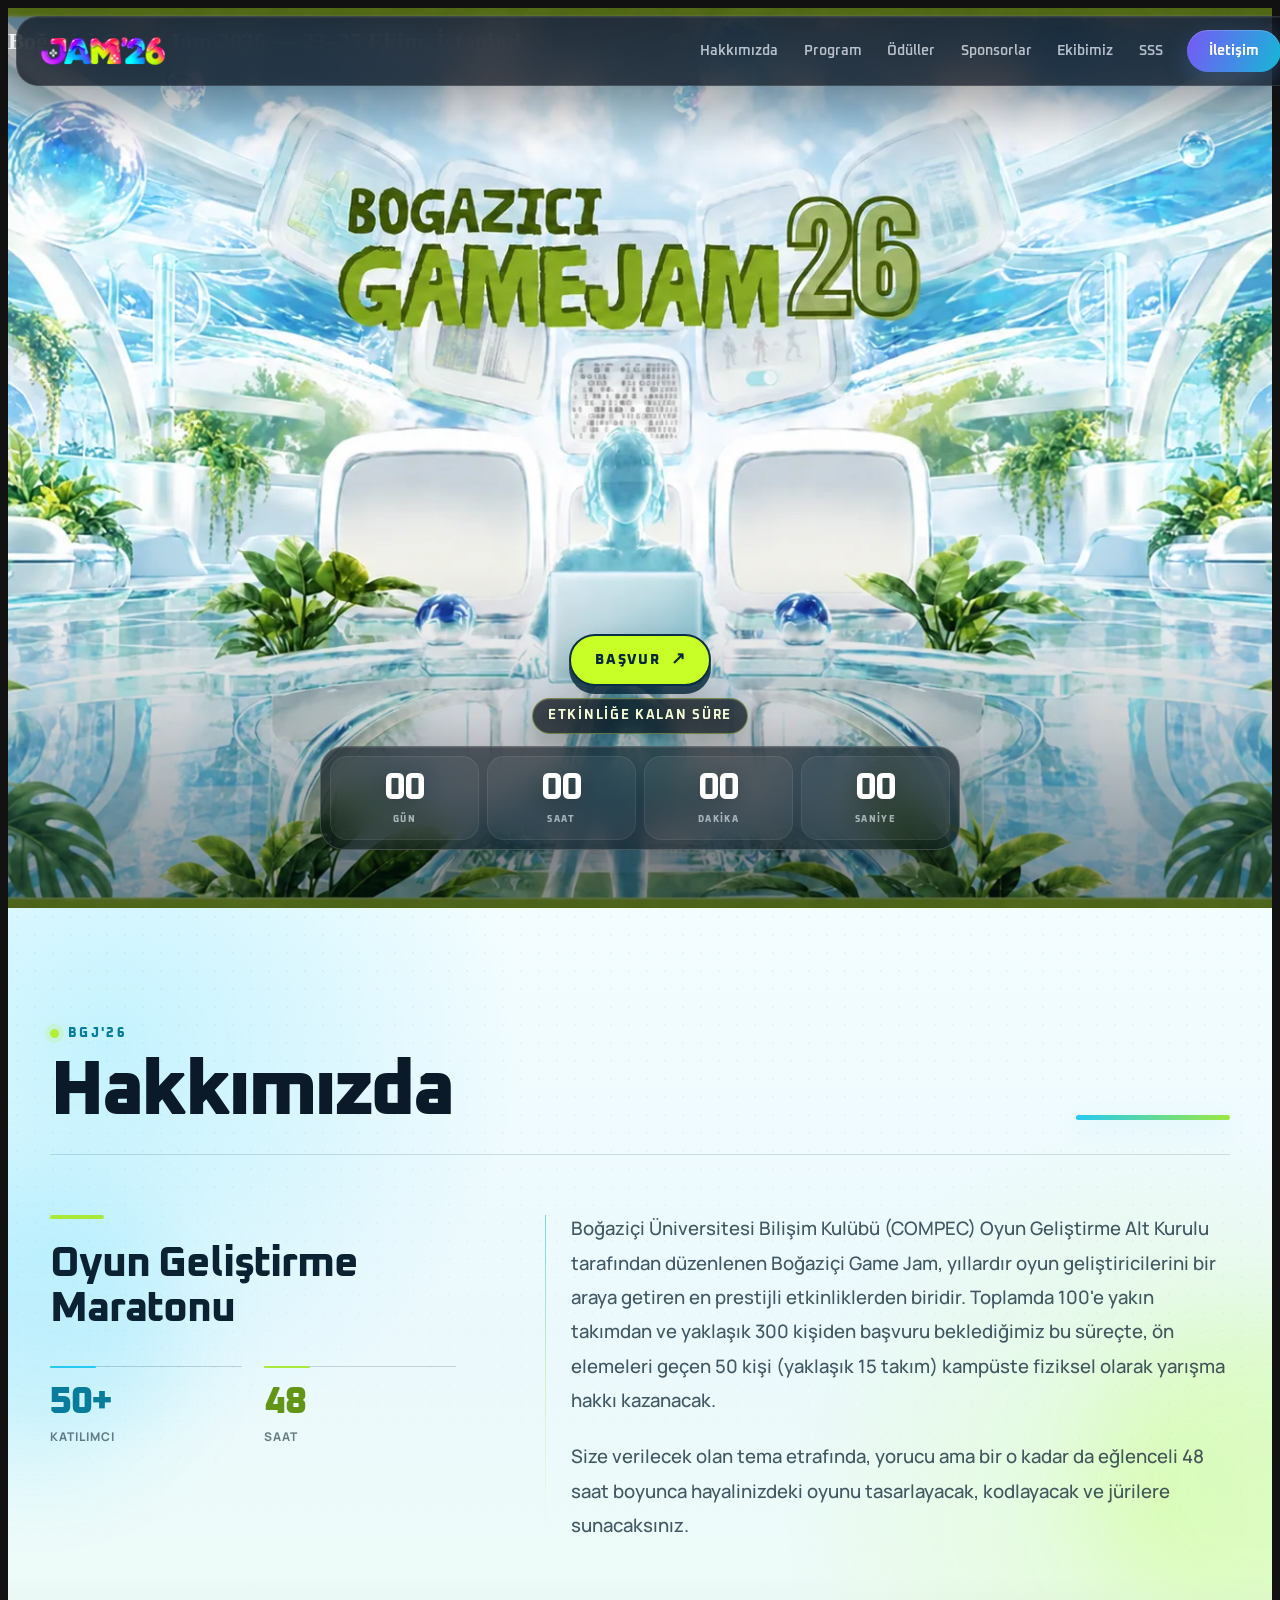
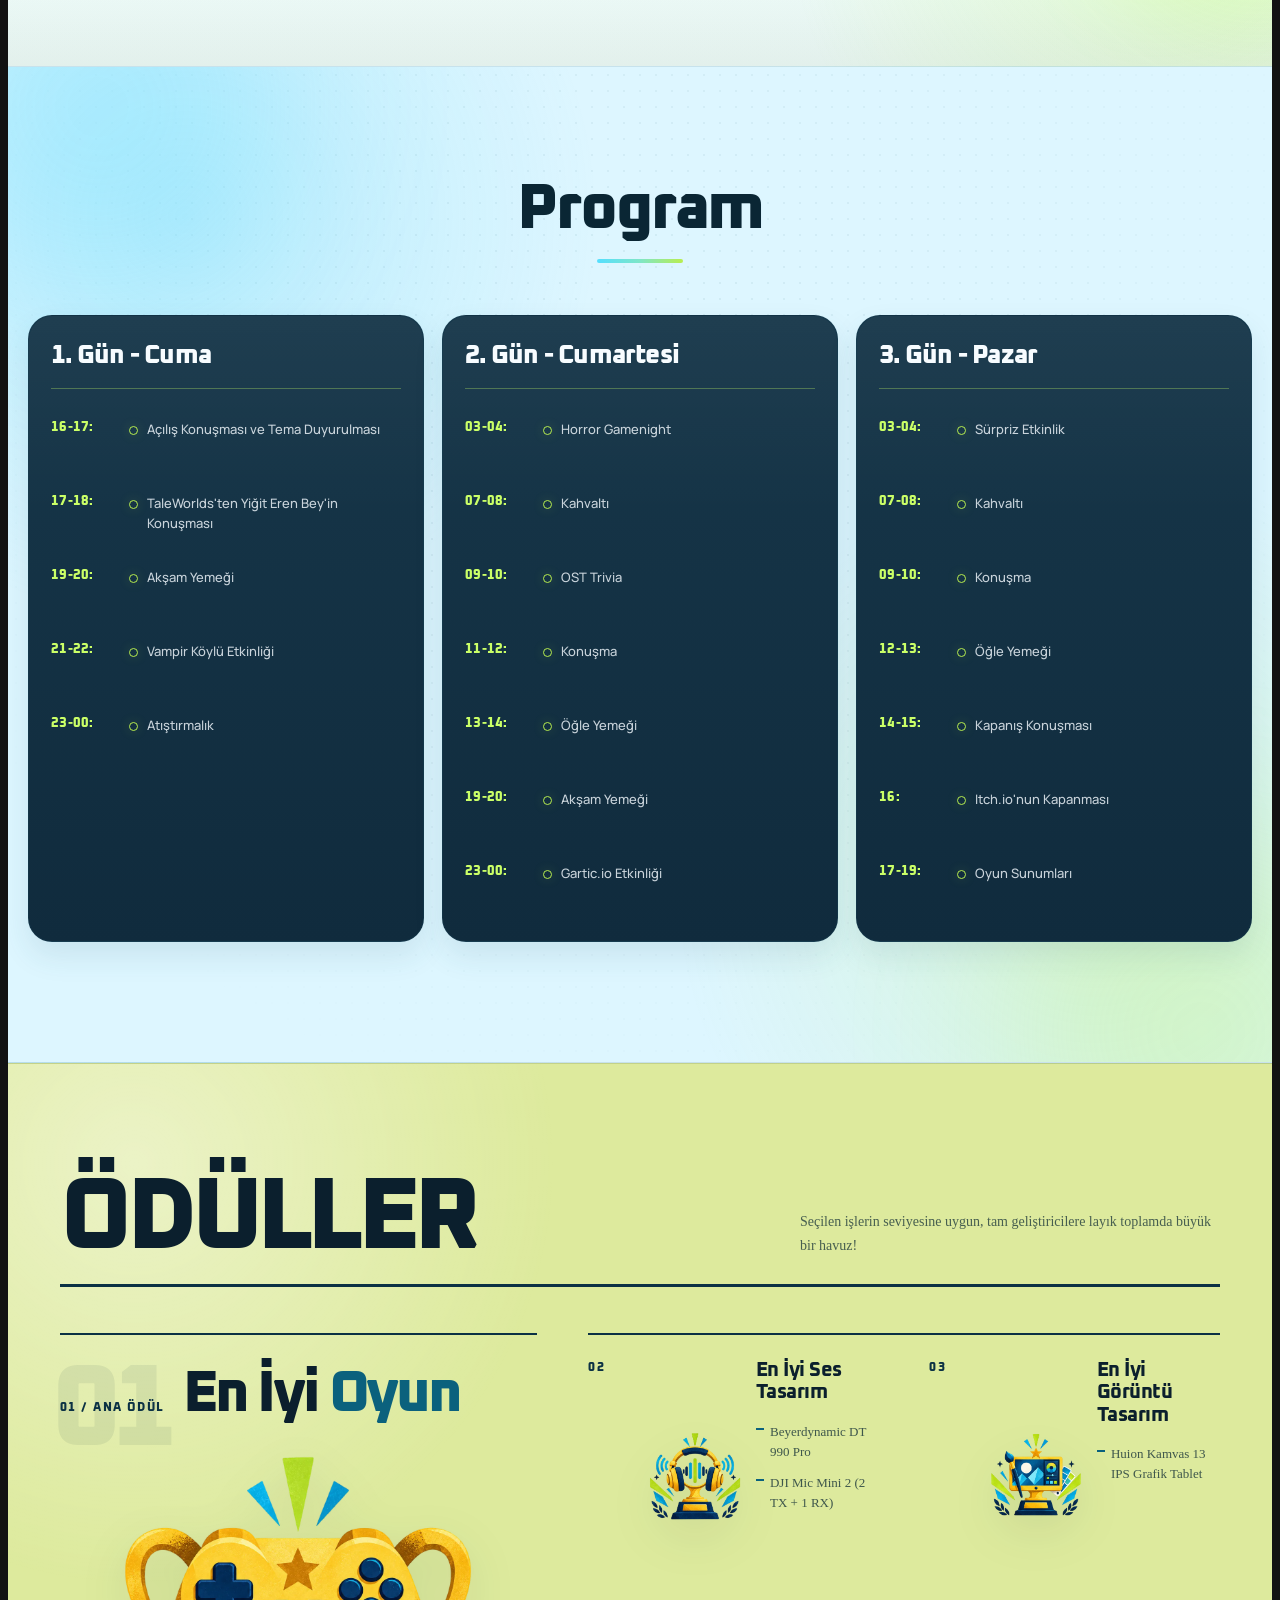
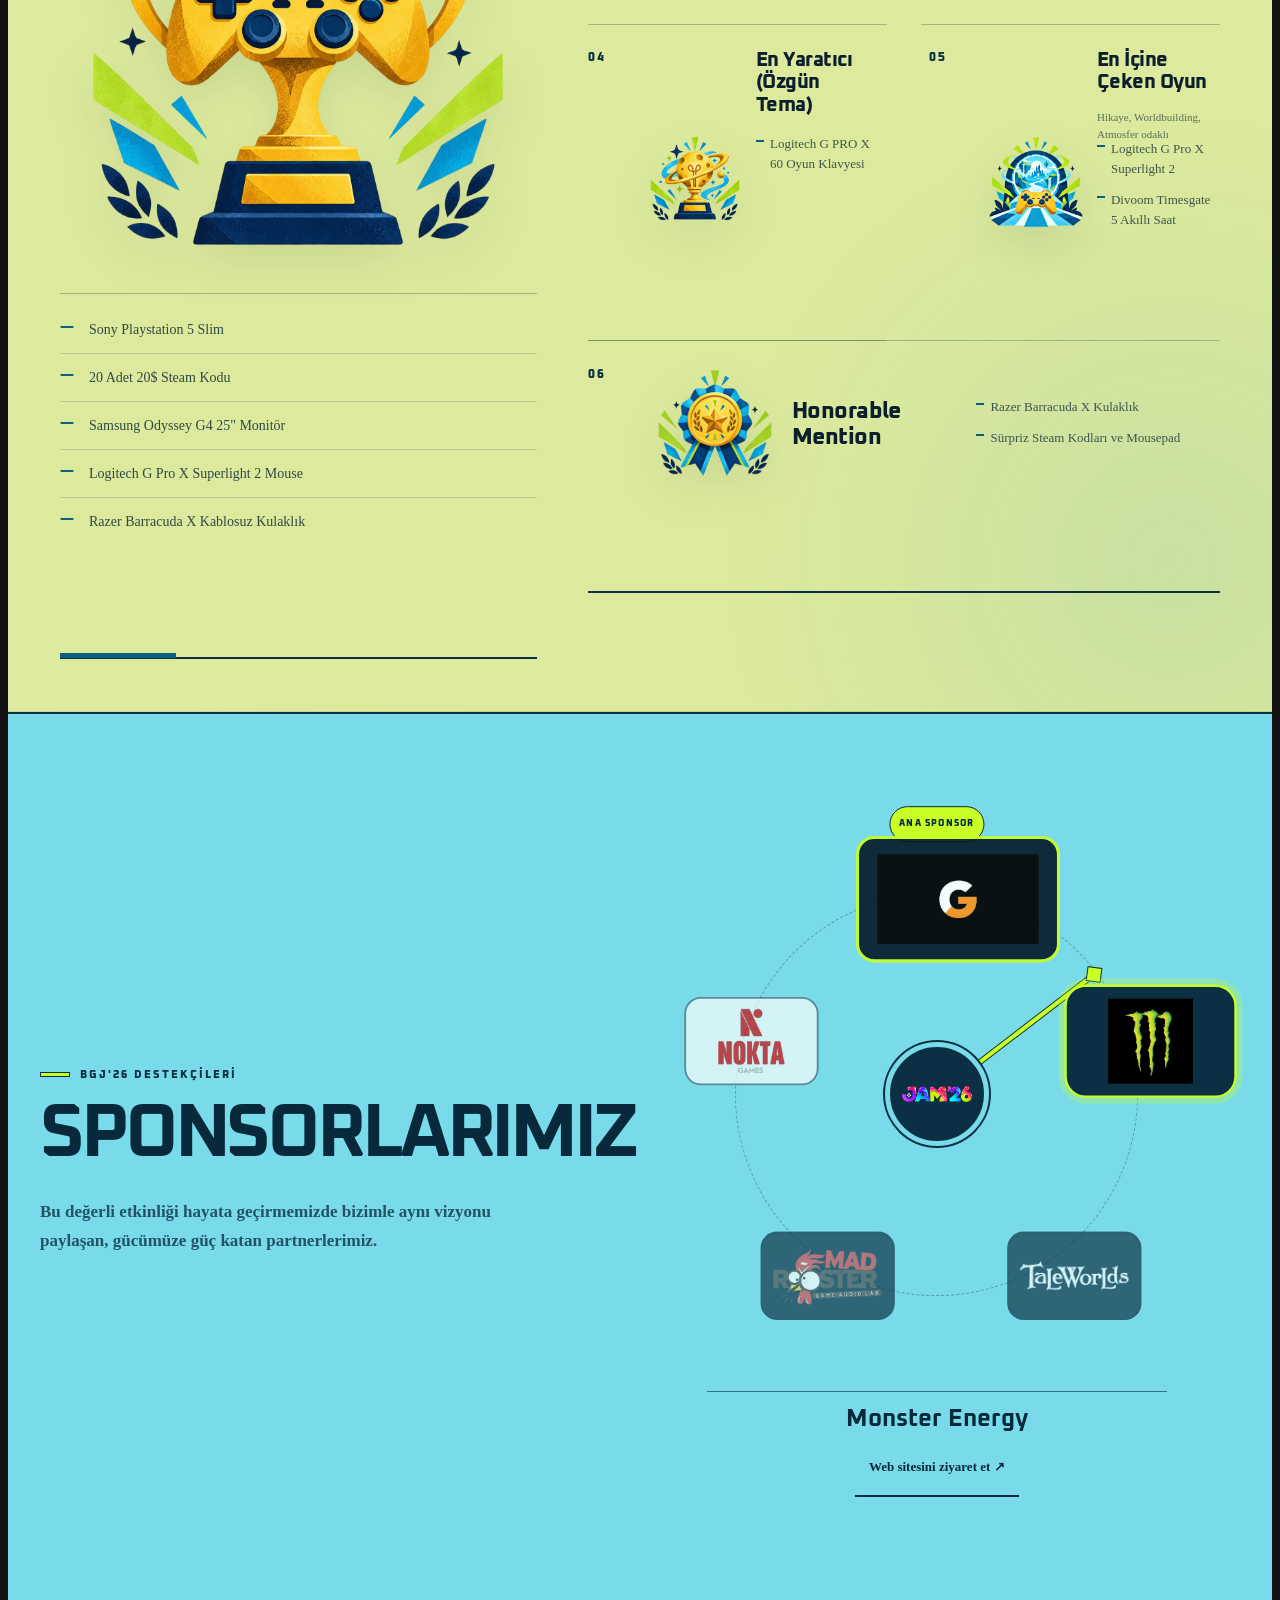
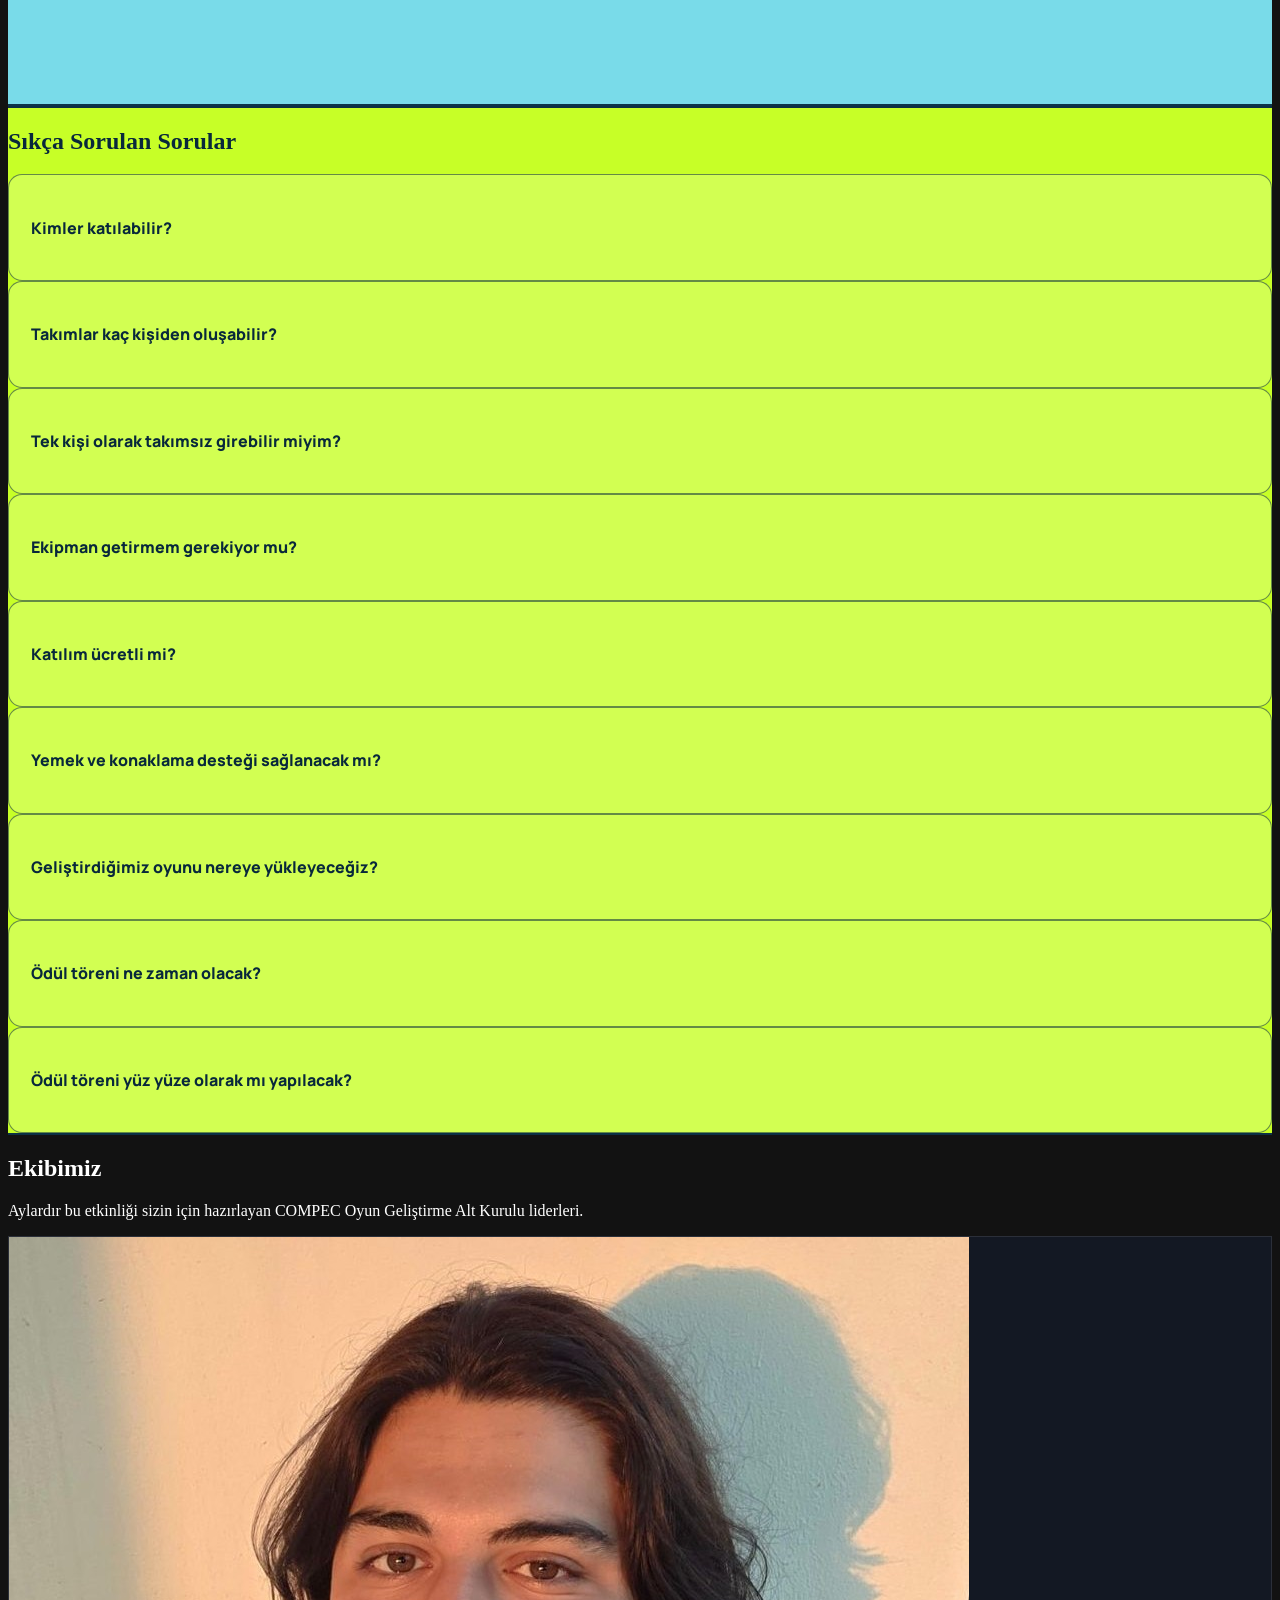
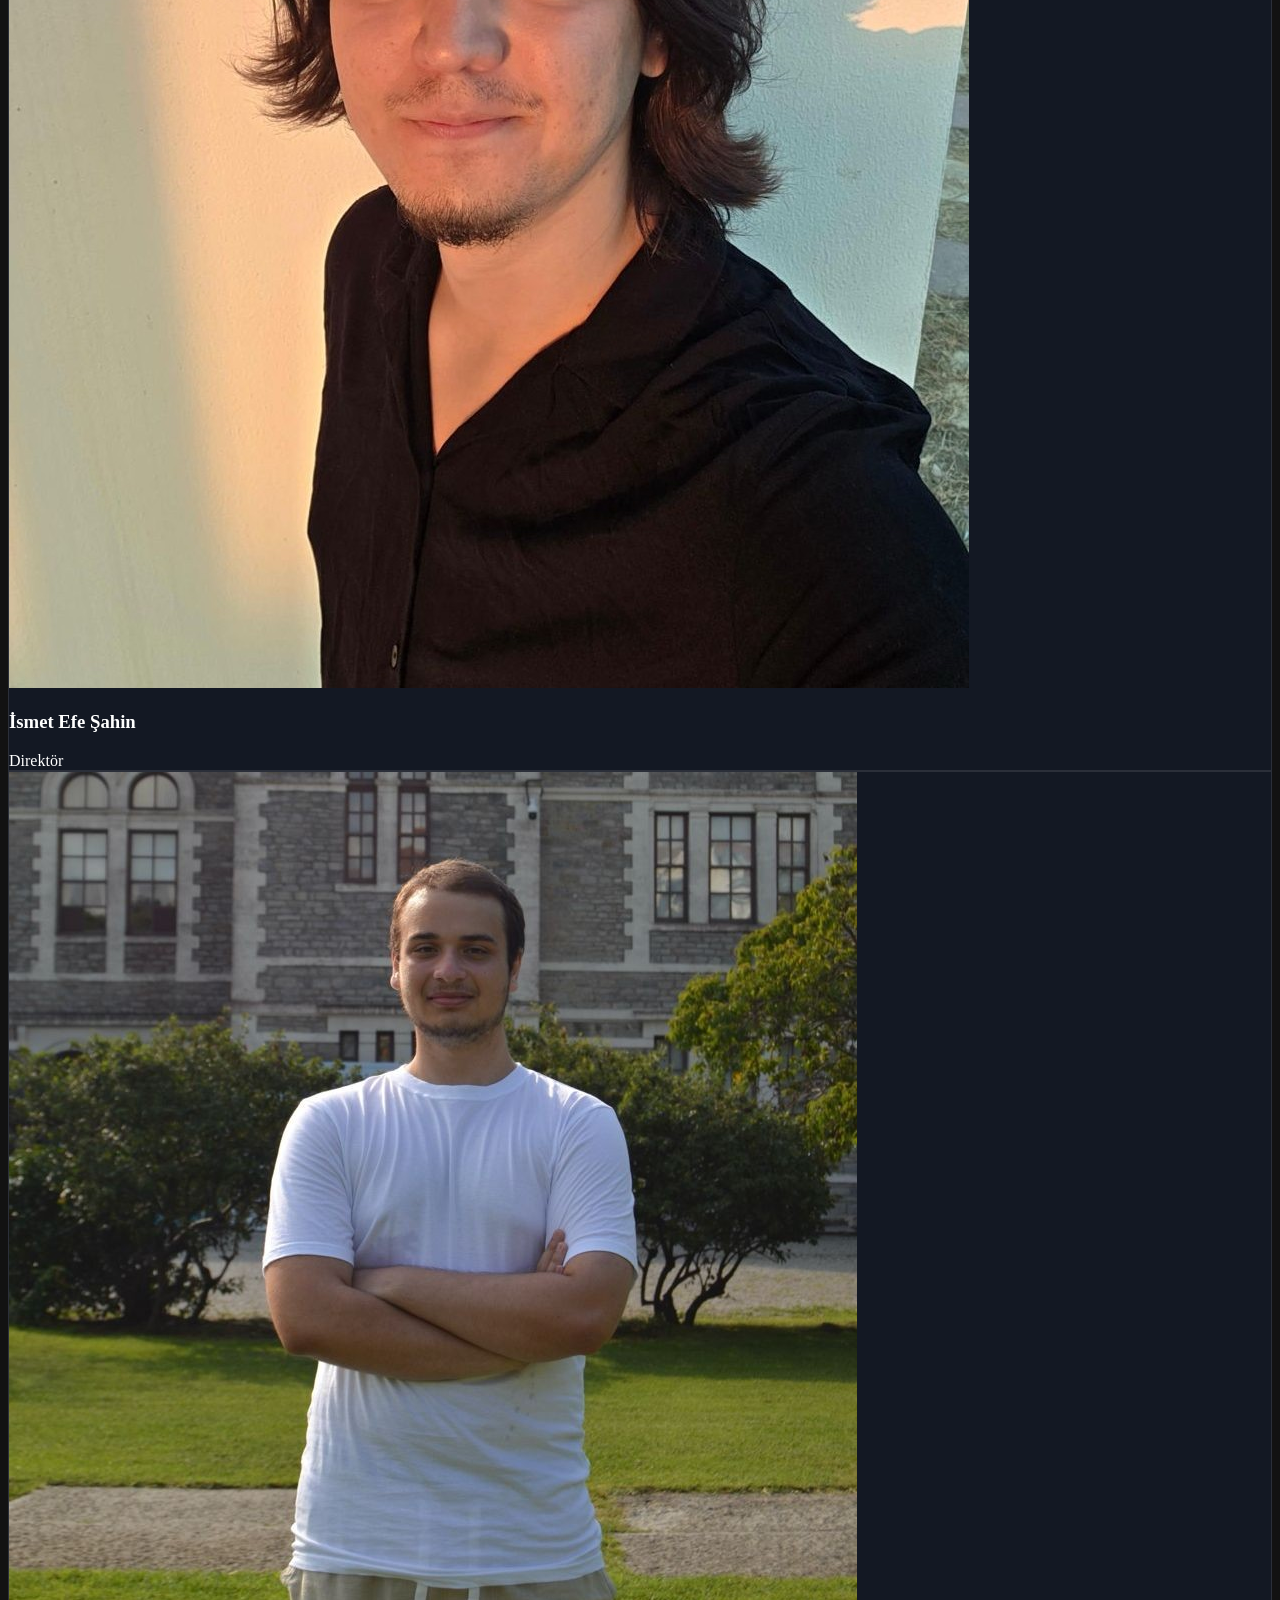
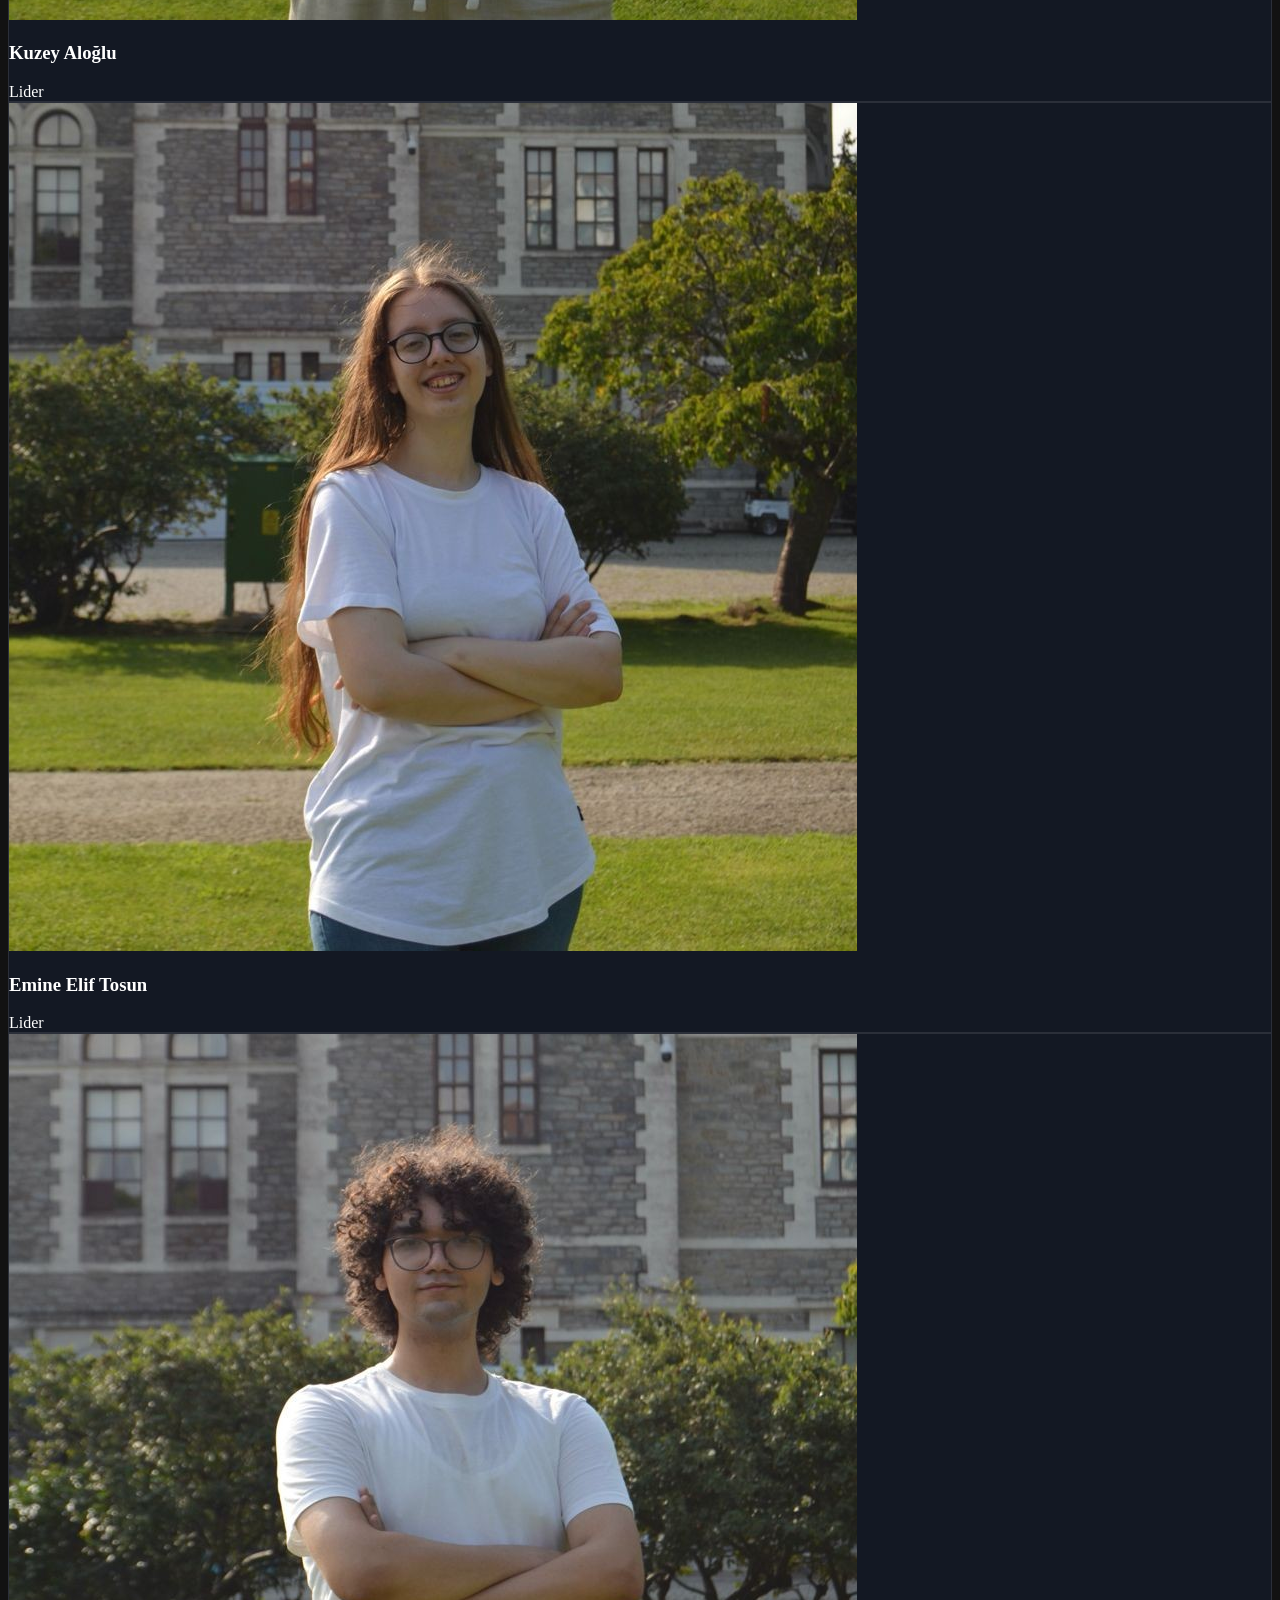
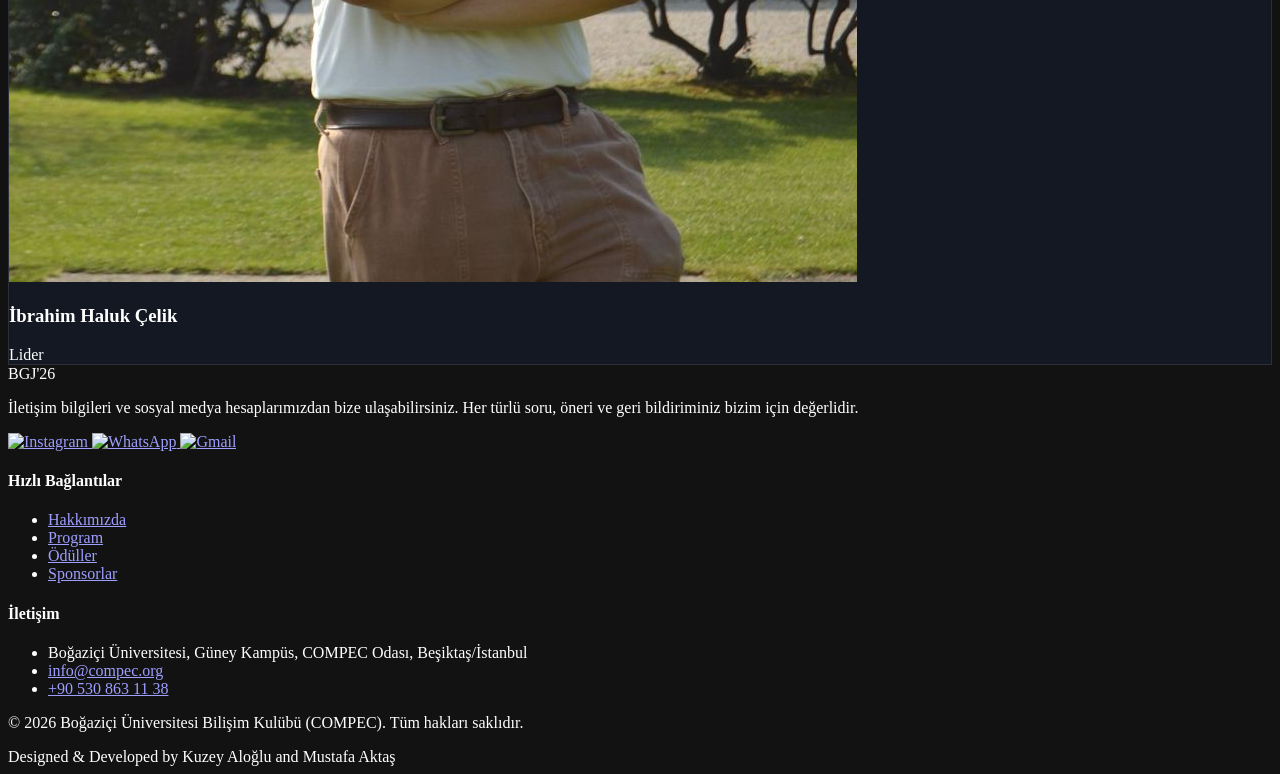
==== commit 0b132037: "Removed merch" ====
--- a/index.html
+++ b/index.html
@@ -2819,7 +2819,6 @@
                 <a href="#hakkimizda" class="bgj-nav-link">Hakkımızda</a>
                 <a href="#program" class="bgj-nav-link">Program</a>
                 <a href="#oduller" class="bgj-nav-link">Ödüller</a>
-                <a href="#merch" class="bgj-nav-link">Merch</a>
                 <a href="#sponsorlar" class="bgj-nav-link">Sponsorlar</a>
                 <a href="#ekibimiz" class="bgj-nav-link">Ekibimiz</a>
                 <a href="#sss" class="bgj-nav-link">SSS</a>
@@ -2837,7 +2836,6 @@
                 <a href="#hakkimizda" class="bgj-nav-link bgj-mobile-link">Hakkımızda</a>
                 <a href="#program" class="bgj-nav-link bgj-mobile-link">Program</a>
                 <a href="#oduller" class="bgj-nav-link bgj-mobile-link">Ödüller</a>
-                <a href="#merch" class="bgj-nav-link bgj-mobile-link">Merch</a>
                 <a href="#sponsorlar" class="bgj-nav-link bgj-mobile-link">Sponsorlar</a>
                 <a href="#ekibimiz" class="bgj-nav-link bgj-mobile-link">Ekibimiz</a>
                 <a href="#sss" class="bgj-nav-link bgj-mobile-link">SSS</a>
@@ -3060,34 +3058,7 @@
             </div>
         </div>
     </section>
-    <section id="merch" class="py-24 relative bg-[#6666FF] border-t border-white/5">
-    <div class="max-w-7xl mx-auto px-4 sm:px-6 lg:px-8">
-        <div class="text-center mb-16">
-            <h2 class="text-3xl md:text-5xl font-heading font-bold text-black mb-4">Merch</h2>
-            <div class="w-16 h-1 bg-black mx-auto rounded-full mb-6 w-24"></div>
-            <p class="text-black max-w-2xl mx-auto">
-                Etkinlik anısını yaşatmak için özel tasarım BGJ'26 ürünlerimize göz atın.
-            </p>
-        </div>
-
-        <div class="flex flex-col md:flex-row justify-center gap-8 max-w-4xl mx-auto w-full">
-    <!-- Merch Item 1 -->
-    <div class="flex-1 glass p-8 rounded-3xl border border-white/10 hover:border-bgj-primary/40 transition-all group text-center flex flex-col items-center">
-        <div class="w-24 h-24 rounded-2xl bg-white/5 flex items-center justify-center mb-6 group-hover:bg-bgj-primary/20 transition-colors">
-            <i data-lucide="shirt" class="w-12 h-12 text-slate-300 group-hover:text-bgj-primary transition-colors"></i>
-        </div>
-        <h3 class="text-2xl font-bold text-white mb-2">BGJ'26 T-Shirt</h3>
-    </div>
-
-    <!-- Merch Item 2 -->
-    <div class="flex-1 glass p-8 rounded-3xl border border-white/10 hover:border-bgj-secondary/40 transition-all group text-center flex flex-col items-center">
-        <div class="w-24 h-24 rounded-2xl bg-white/5 flex items-center justify-center mb-6 group-hover:bg-bgj-secondary/20 transition-colors">
-            <i data-lucide="coffee" class="w-12 h-12 text-slate-300 group-hover:text-bgj-secondary transition-colors"></i>
-        </div>
-        <h3 class="text-2xl font-bold text-white mb-2">Özel Tasarım Bardak</h3>
-    </div>
-    </div>
-</section>
+
     <section id="sponsorlar" class="bgj-sponsors-section bgj-sponsor-clock-section">
         <div class="bgj-sponsor-clock-shell">
             <div class="bgj-sponsor-clock-copy">
@@ -3206,16 +3177,7 @@
                         <p class="text-slate-400">Etkinlik boyunca sponsorlarımızın desteğiyle çeşitli ikramlar, atıştırmalıklar ve ana öğünler sağlanacaktır. Alanımız 48 saat boyunca açık olacağı için dinlenmek isteyen katılımcılar uyku tulumlarını getirebilirler.</p>
                     </div>
                 </div>
-                <!-- FAQ Item 6 -->
-                <div class="faq-item glass rounded-2xl border border-white/10 overflow-hidden cursor-pointer" onclick="this.classList.toggle('active')">
-                    <div class="px-6 py-5 flex items-center justify-between bg-white/5 hover:bg-white/10 transition-colors">
-                        <h4 class="text-lg font-medium text-white">Merch ücretsiz mi?</h4>
-                        <i data-lucide="chevron-down" class="w-5 h-5 text-bgj-secondary faq-icon transition-transform duration-300"></i>
-                    </div>
-                    <div class="faq-answer px-6 bg-transparent">
-                        <p class="text-slate-400">Evet, merchimiz her katılımcıya ücretsiz olarak dağıtılacaktır.</p>
-                    </div>
-                </div>
+                
                 <!-- FAQ Item 7 -->
                 <div class="faq-item glass rounded-2xl border border-white/10 overflow-hidden cursor-pointer" onclick="this.classList.toggle('active')">
                     <div class="px-6 py-5 flex items-center justify-between bg-white/5 hover:bg-white/10 transition-colors">
@@ -3322,7 +3284,6 @@
                         <li><a href="#hakkimizda" class="text-slate-400 hover:text-bgj-secondary transition-colors text-sm">Hakkımızda</a></li>
                         <li><a href="#program" class="text-slate-400 hover:text-bgj-secondary transition-colors text-sm">Program</a></li>
                         <li><a href="#oduller" class="text-slate-400 hover:text-bgj-secondary transition-colors text-sm">Ödüller</a></li>
-                        <li><a href="#merch" class="text-slate-400 hover:text-bgj-secondary transition-colors text-sm">Merch</a></li>
                         <li><a href="#sponsorlar" class="text-slate-400 hover:text-bgj-secondary transition-colors text-sm">Sponsorlar</a></li>
                     </ul>
                 </div>
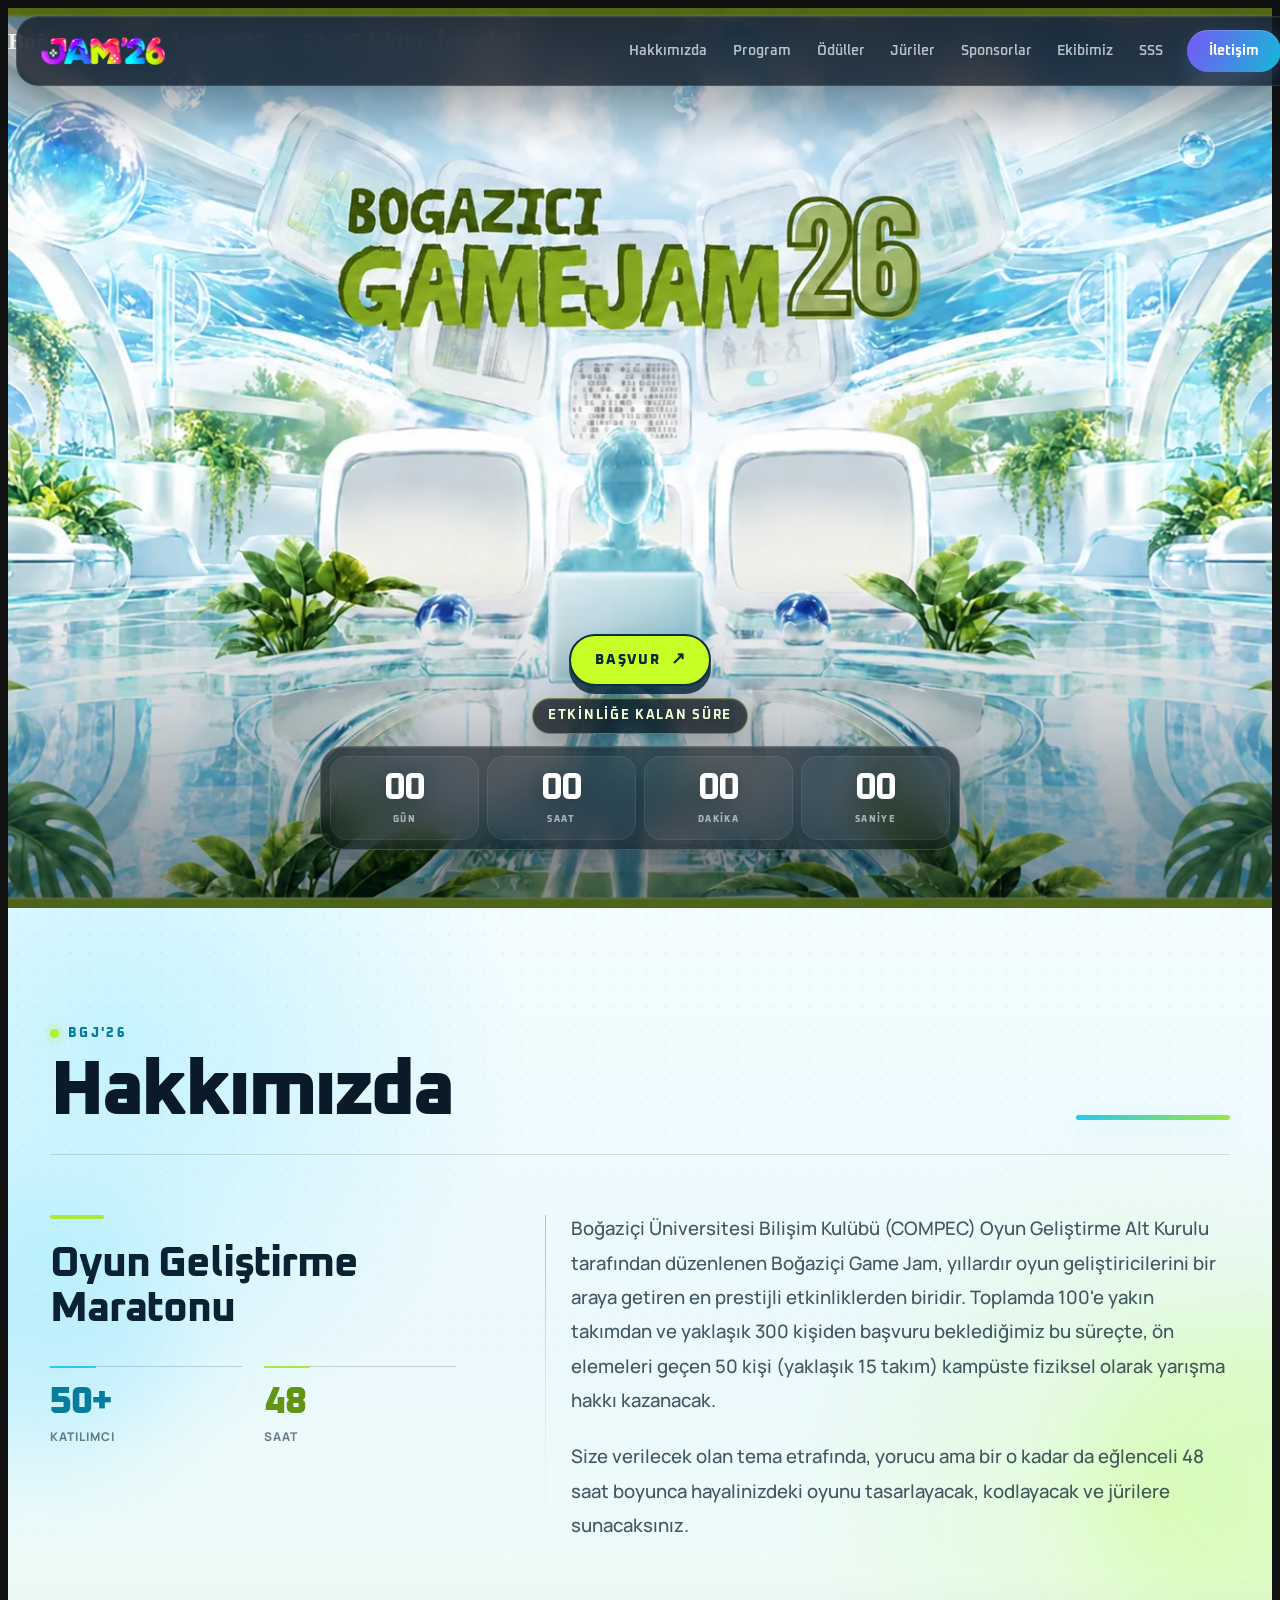
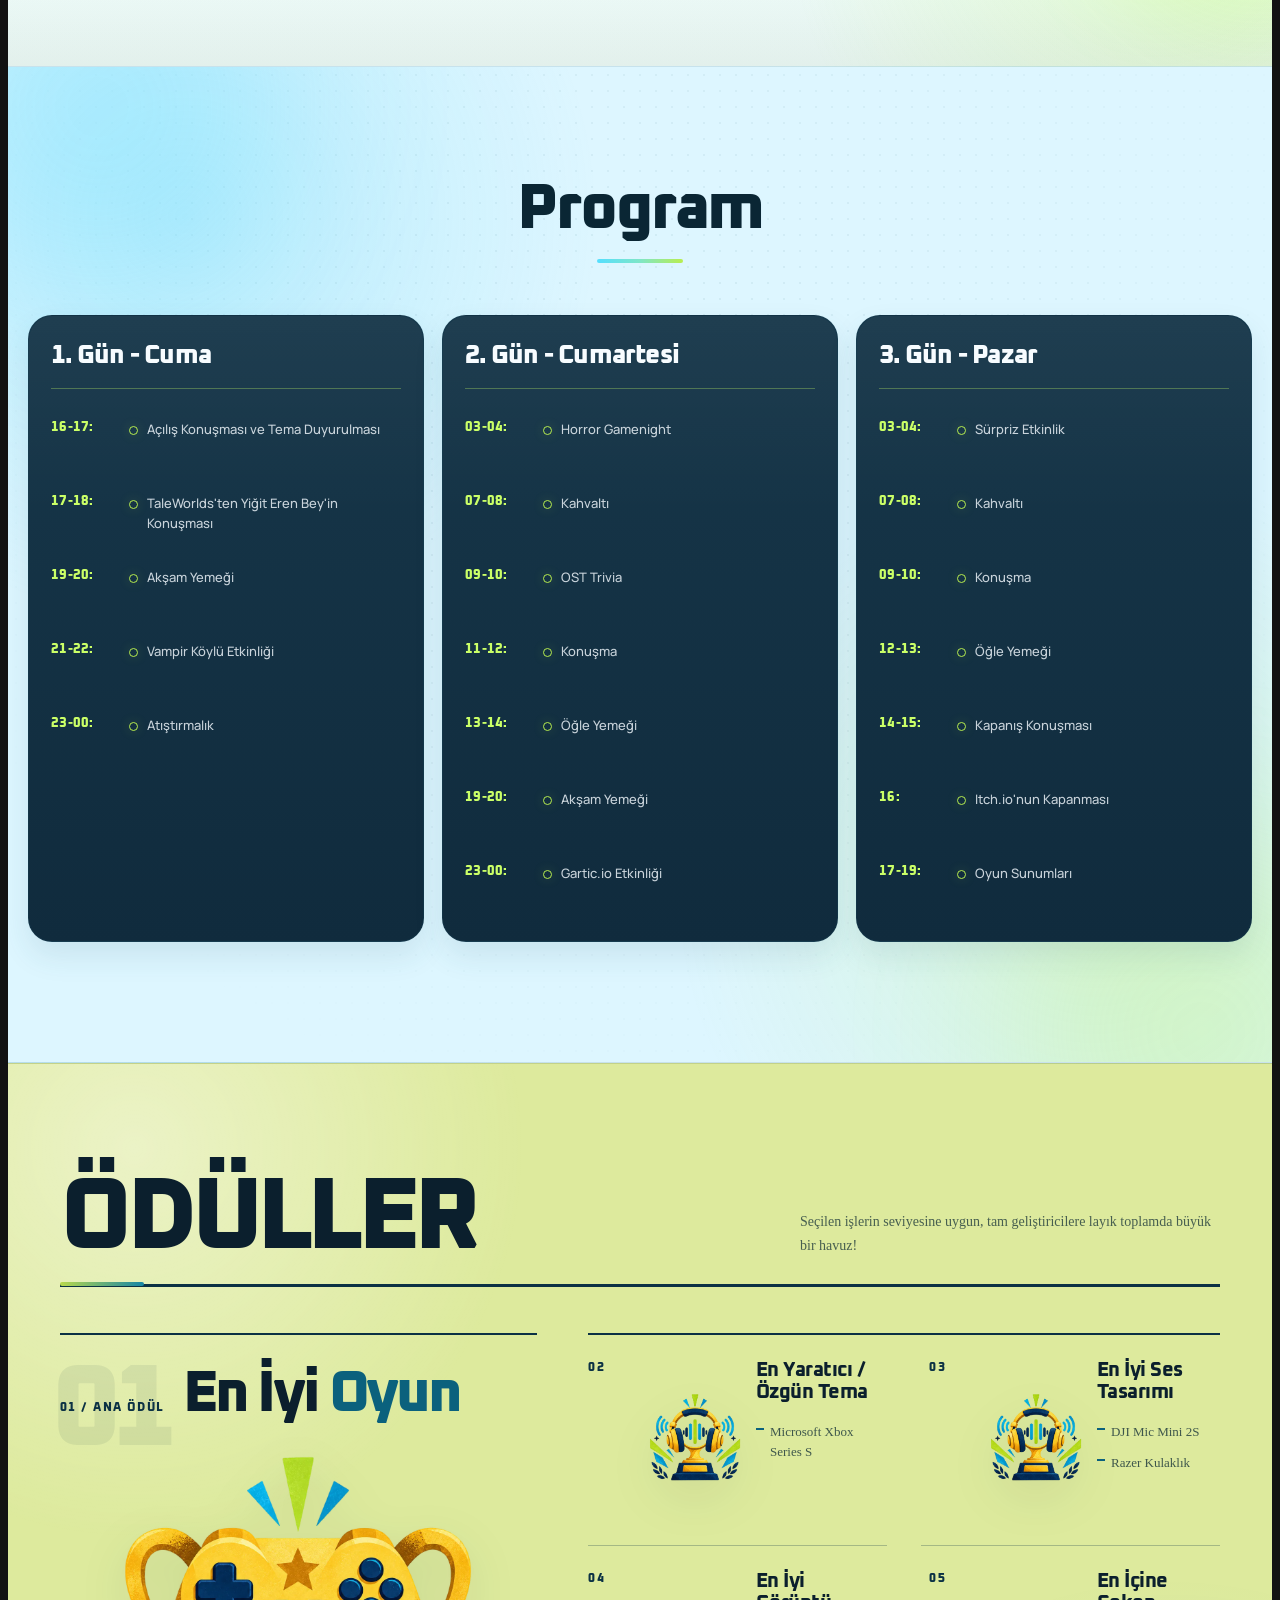
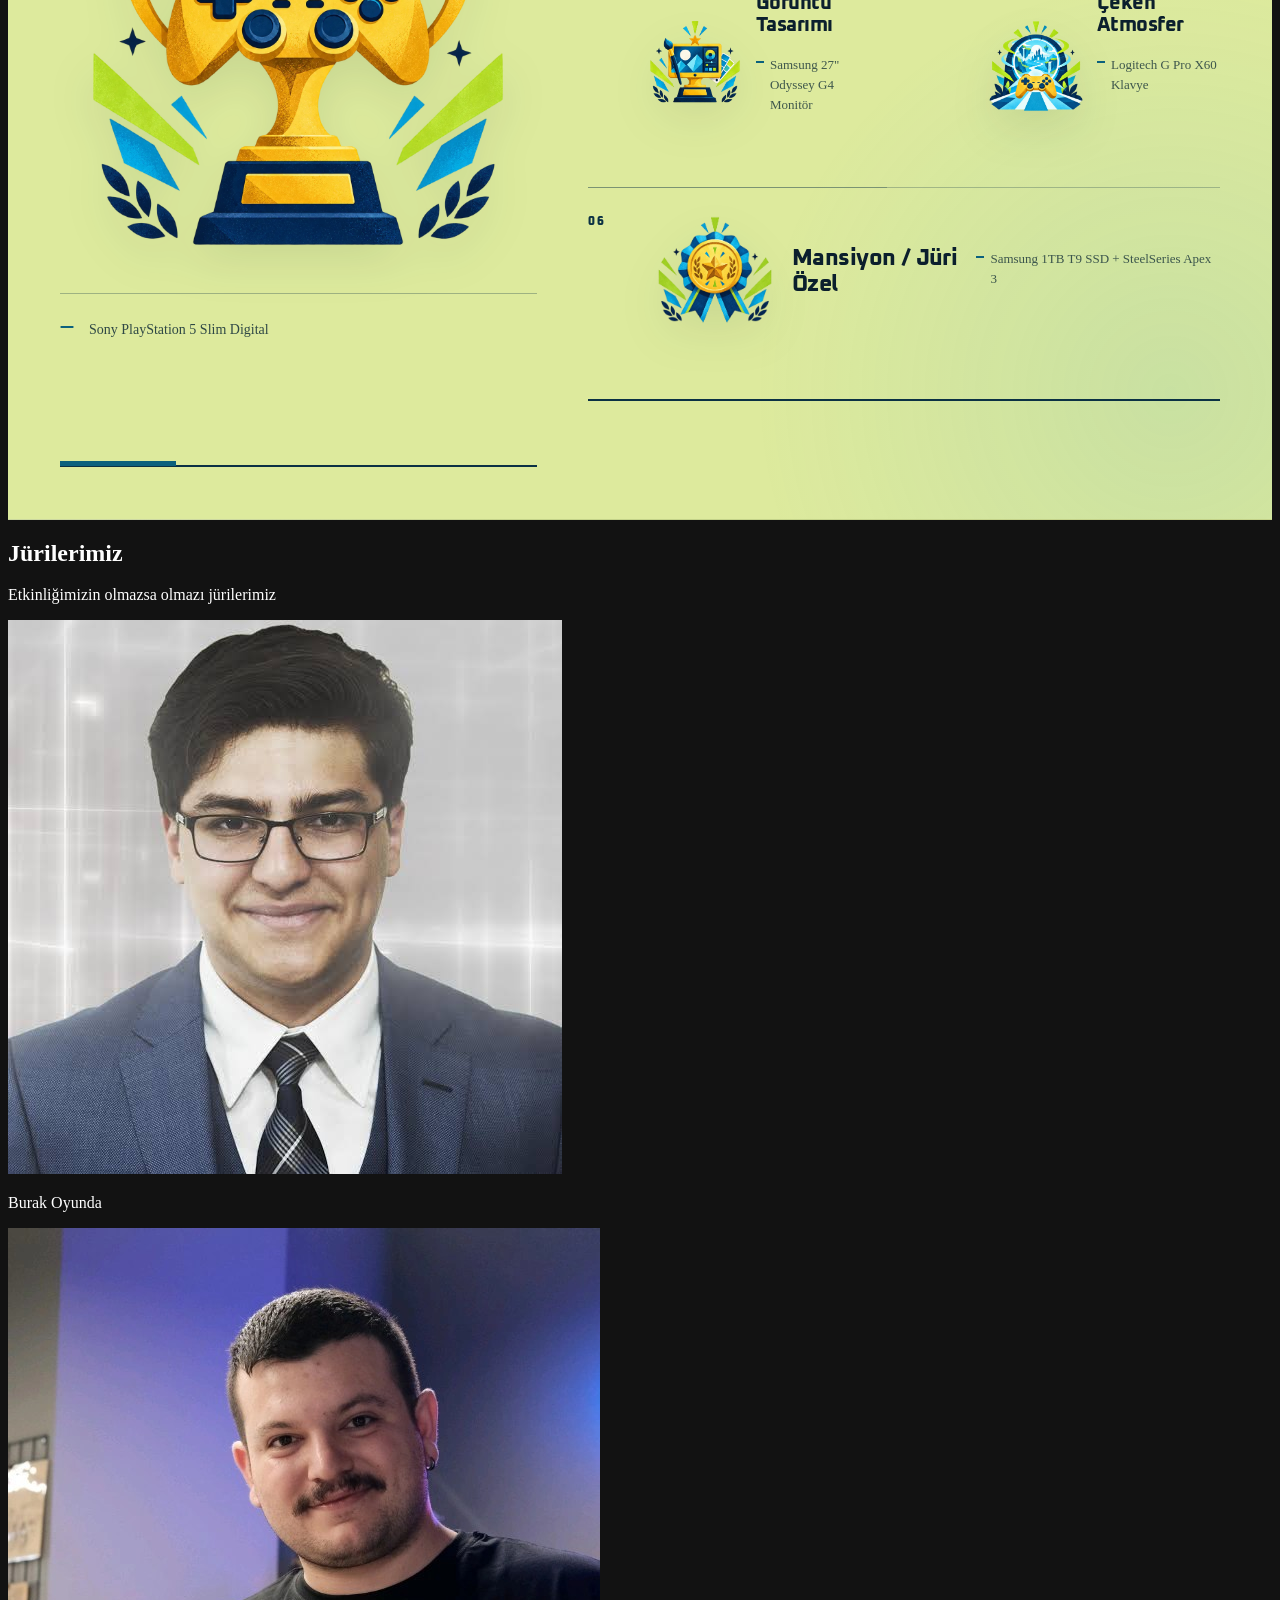
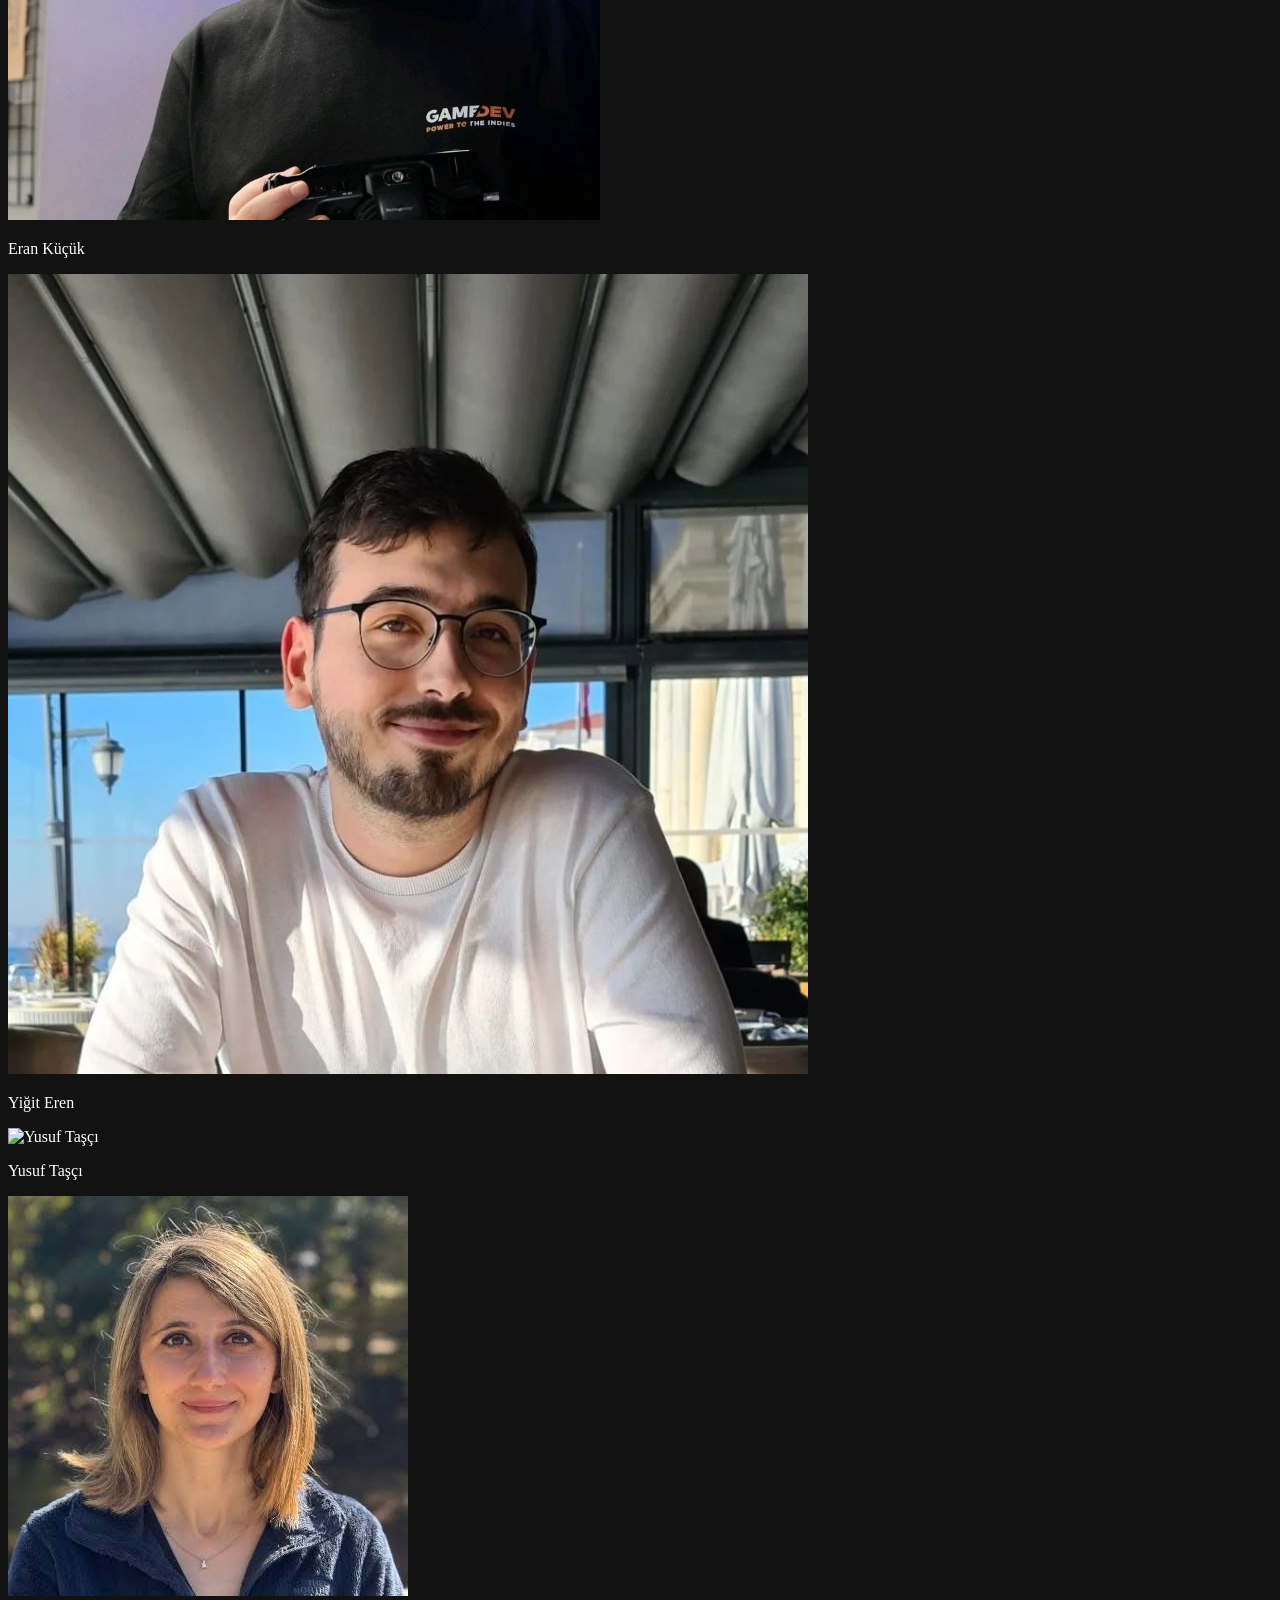
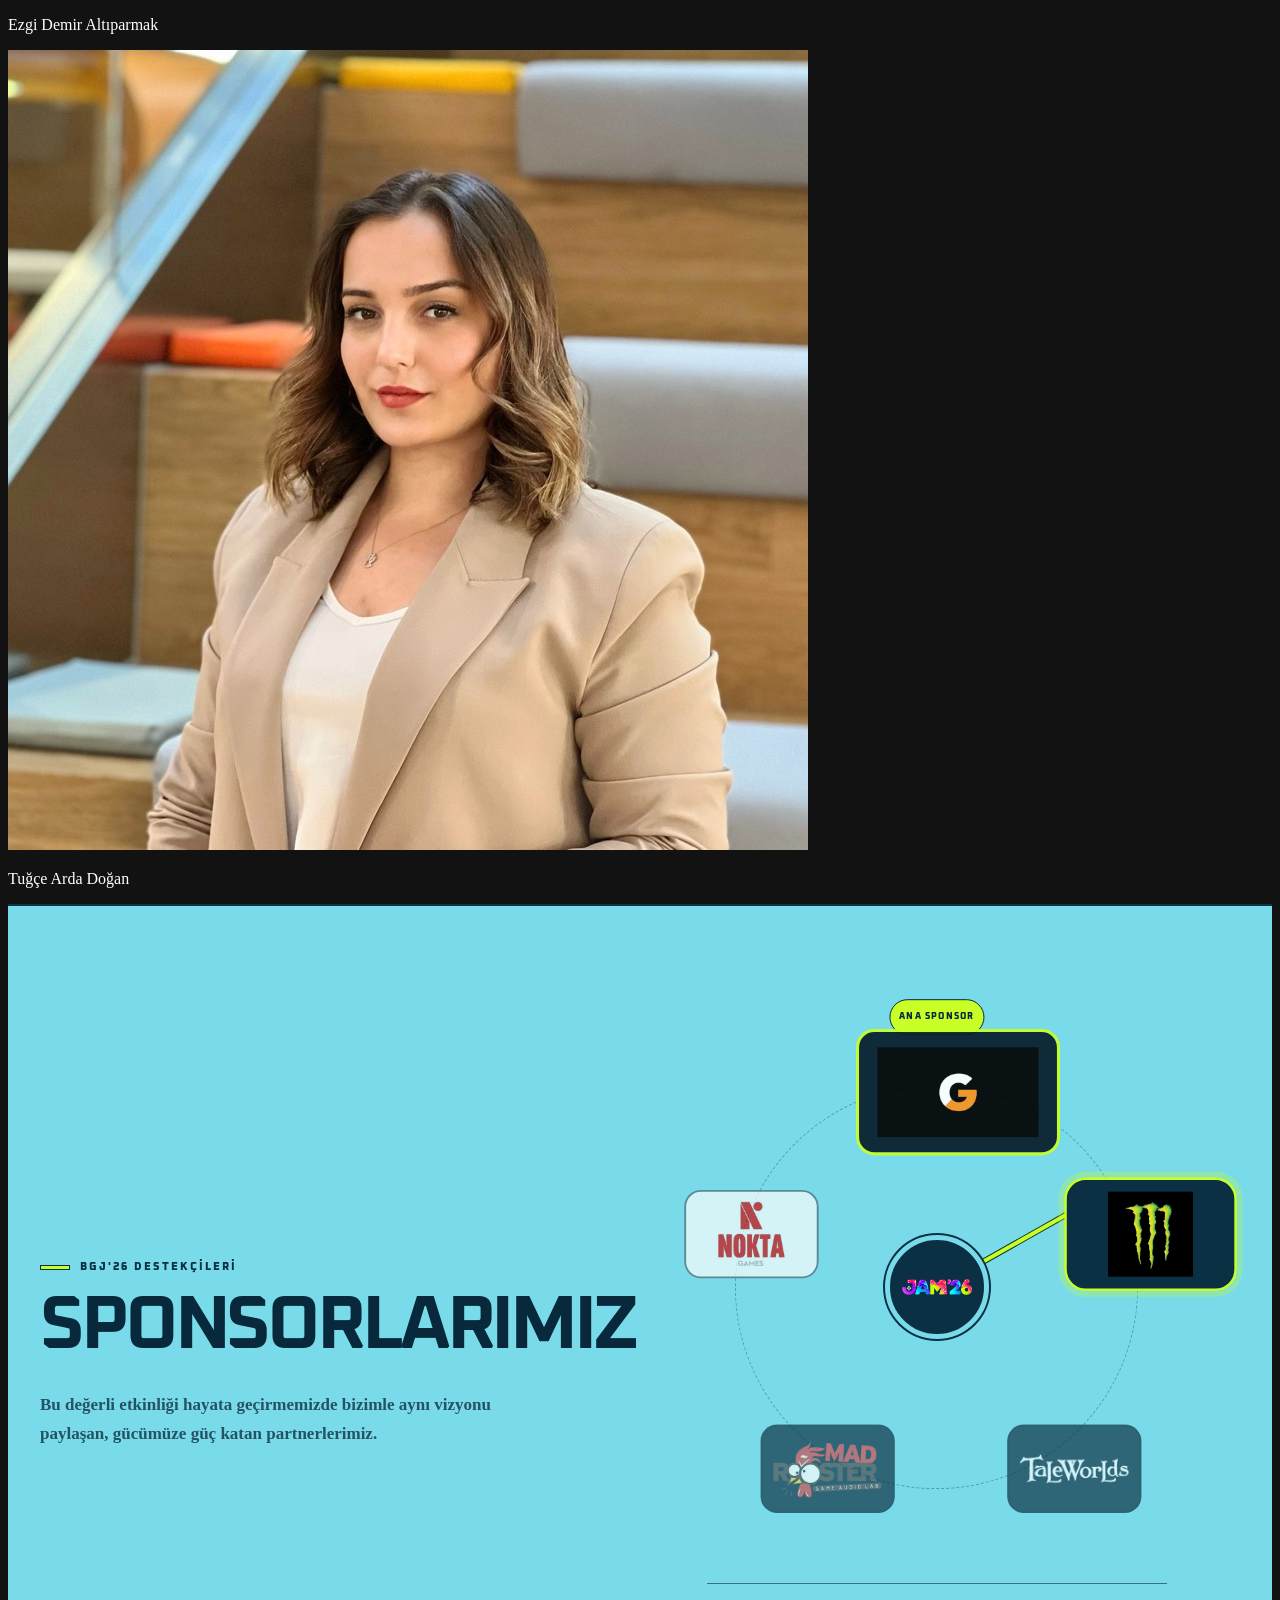
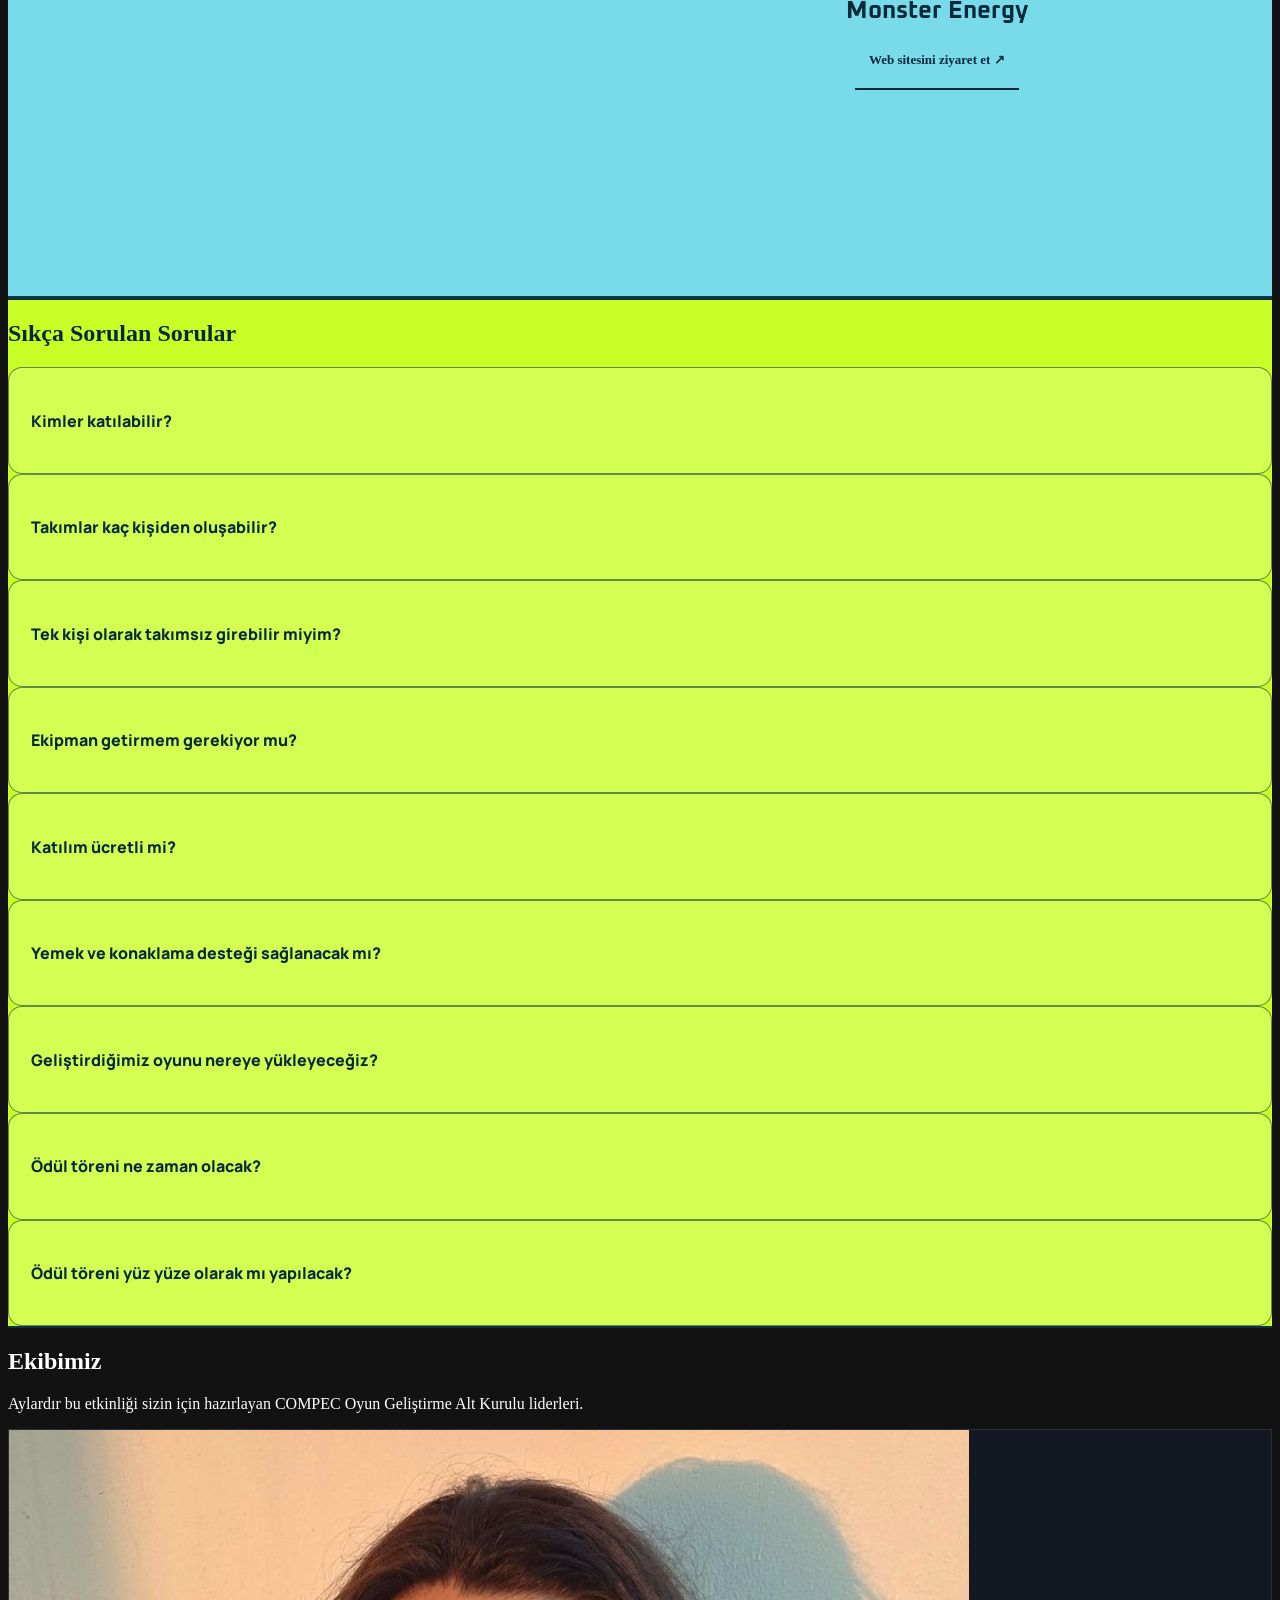
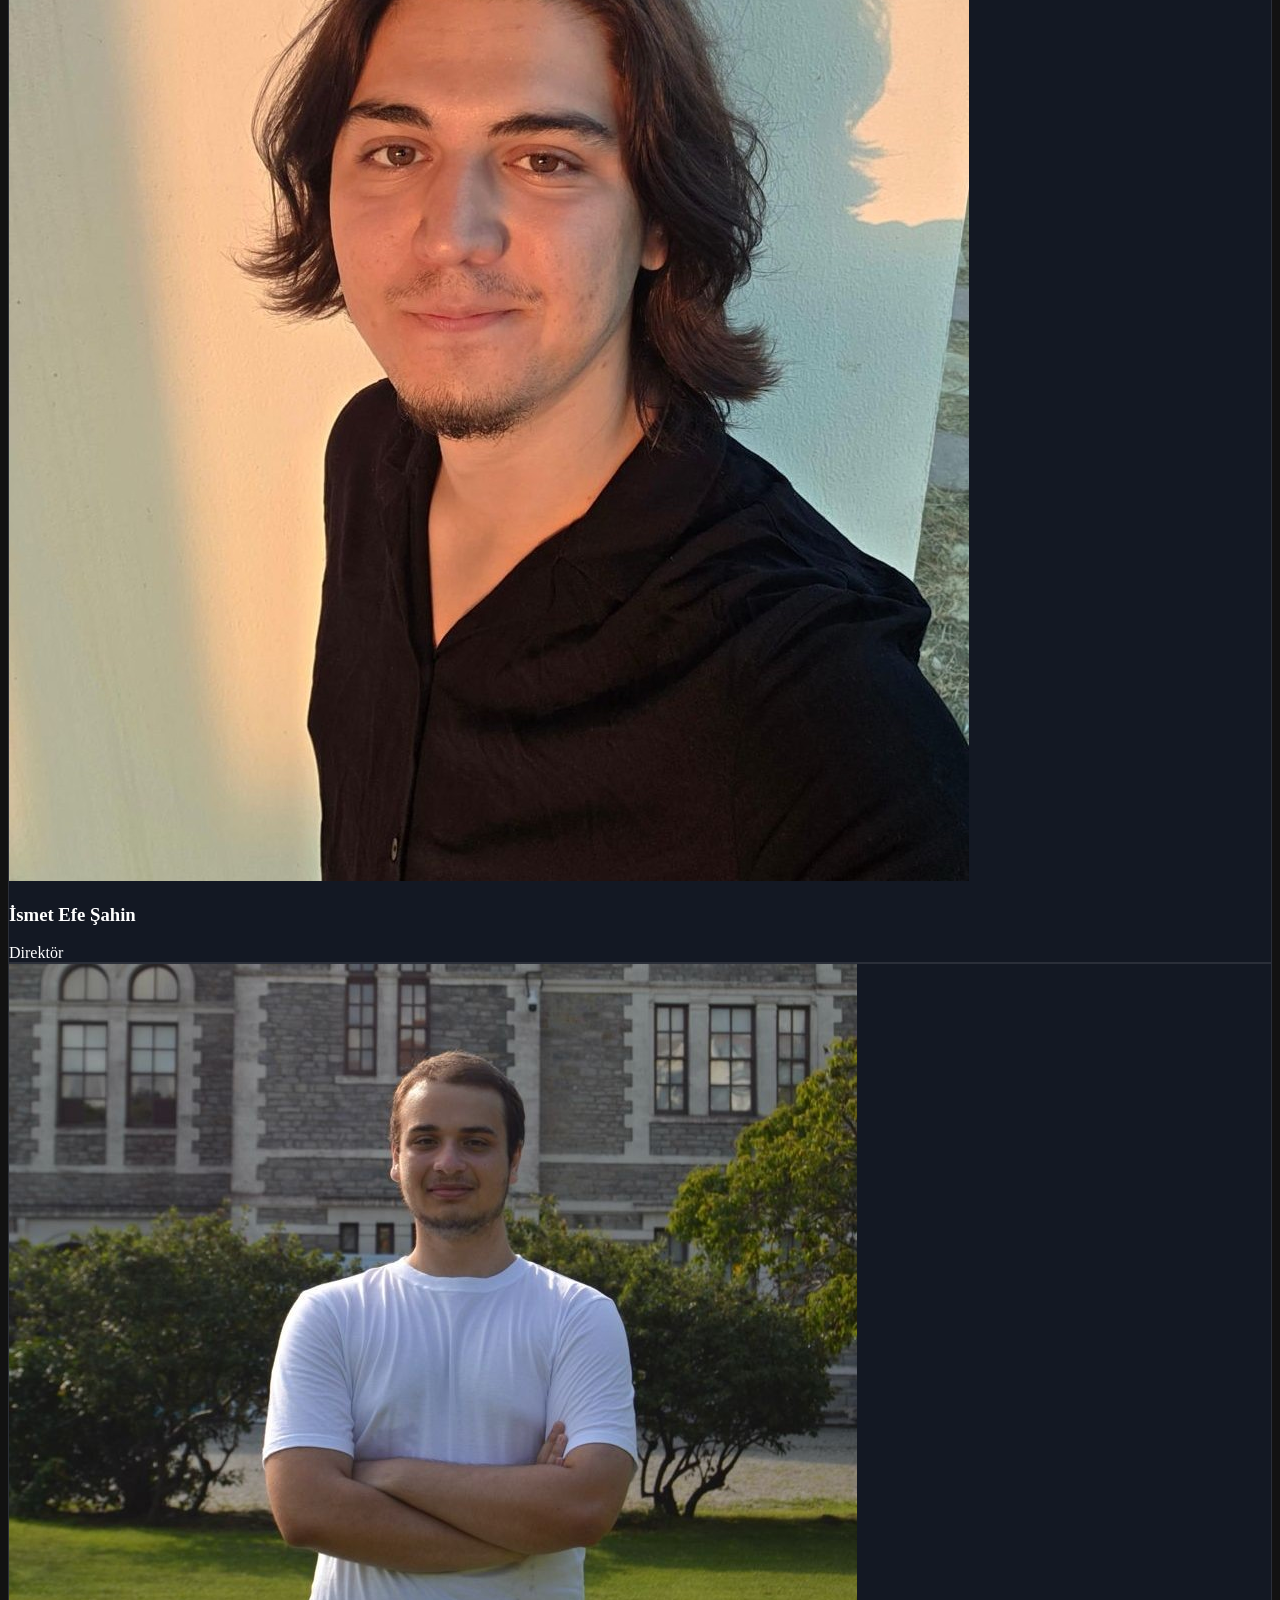
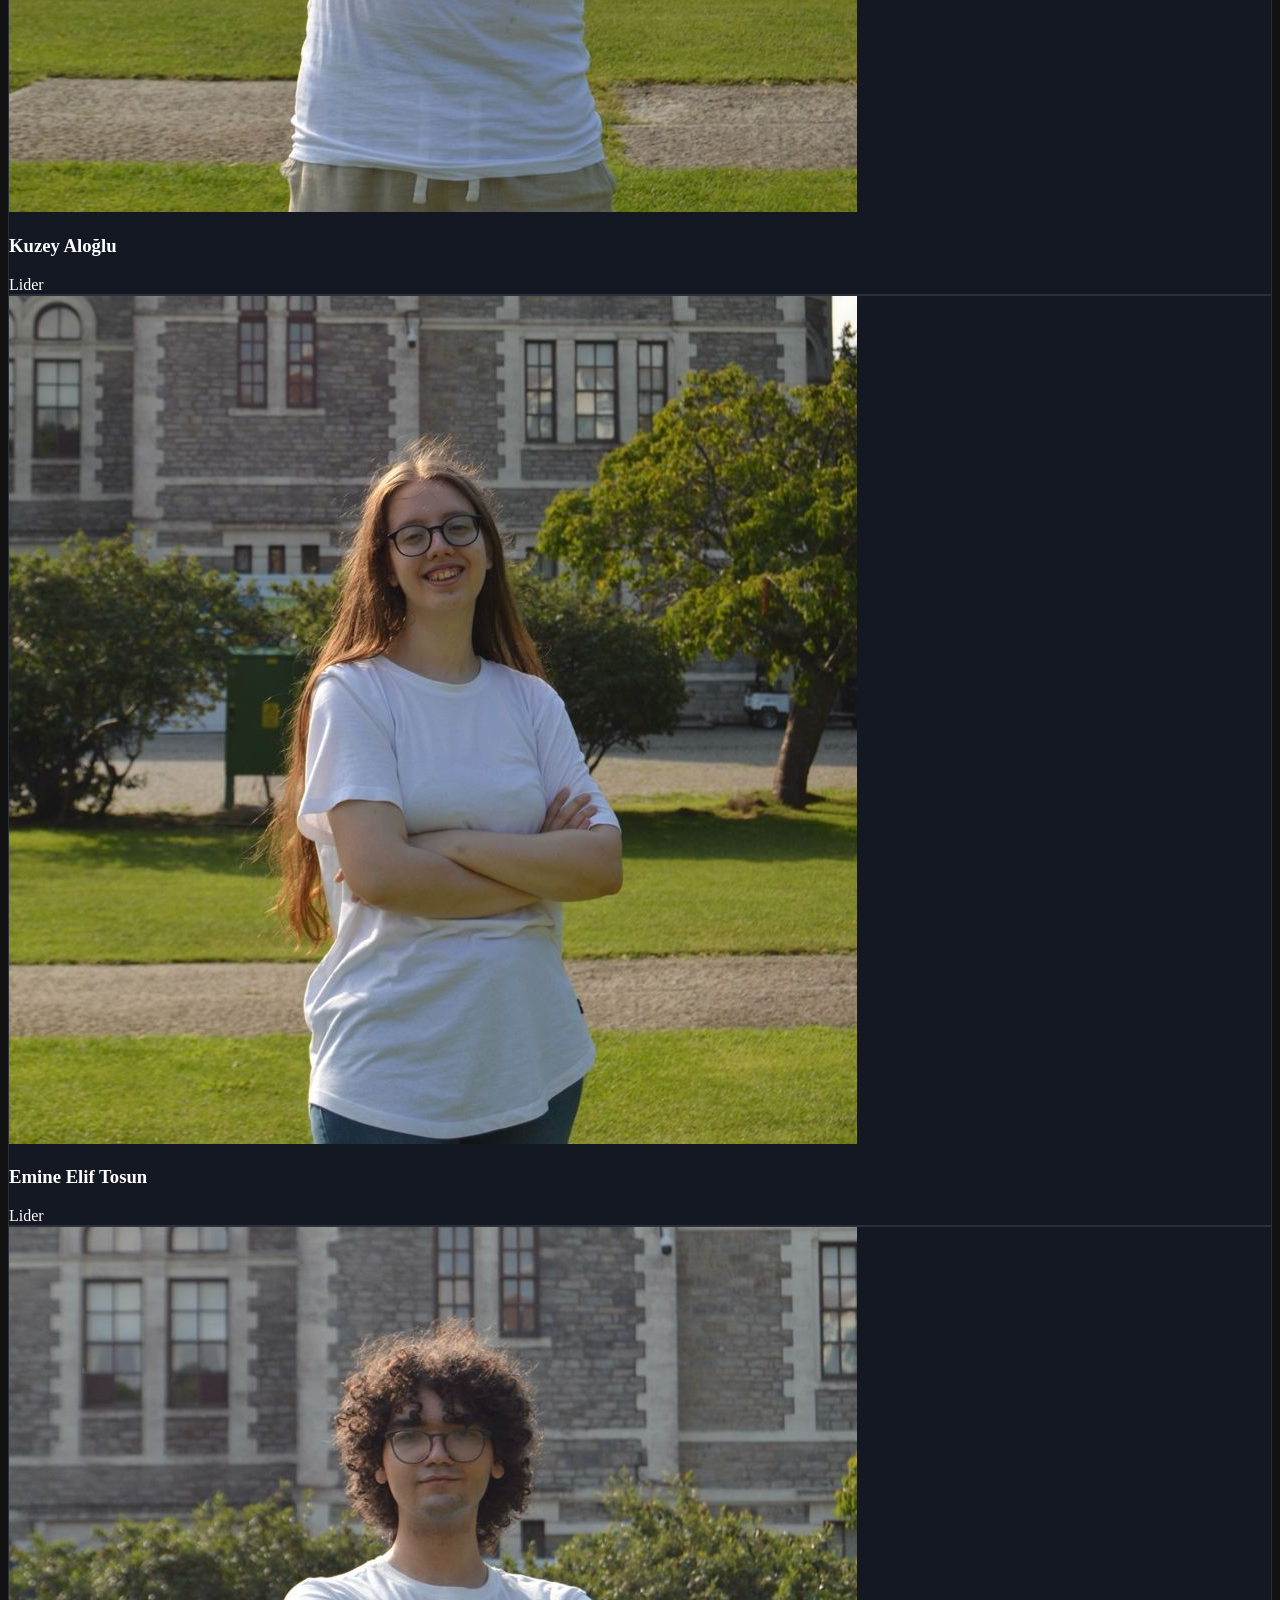
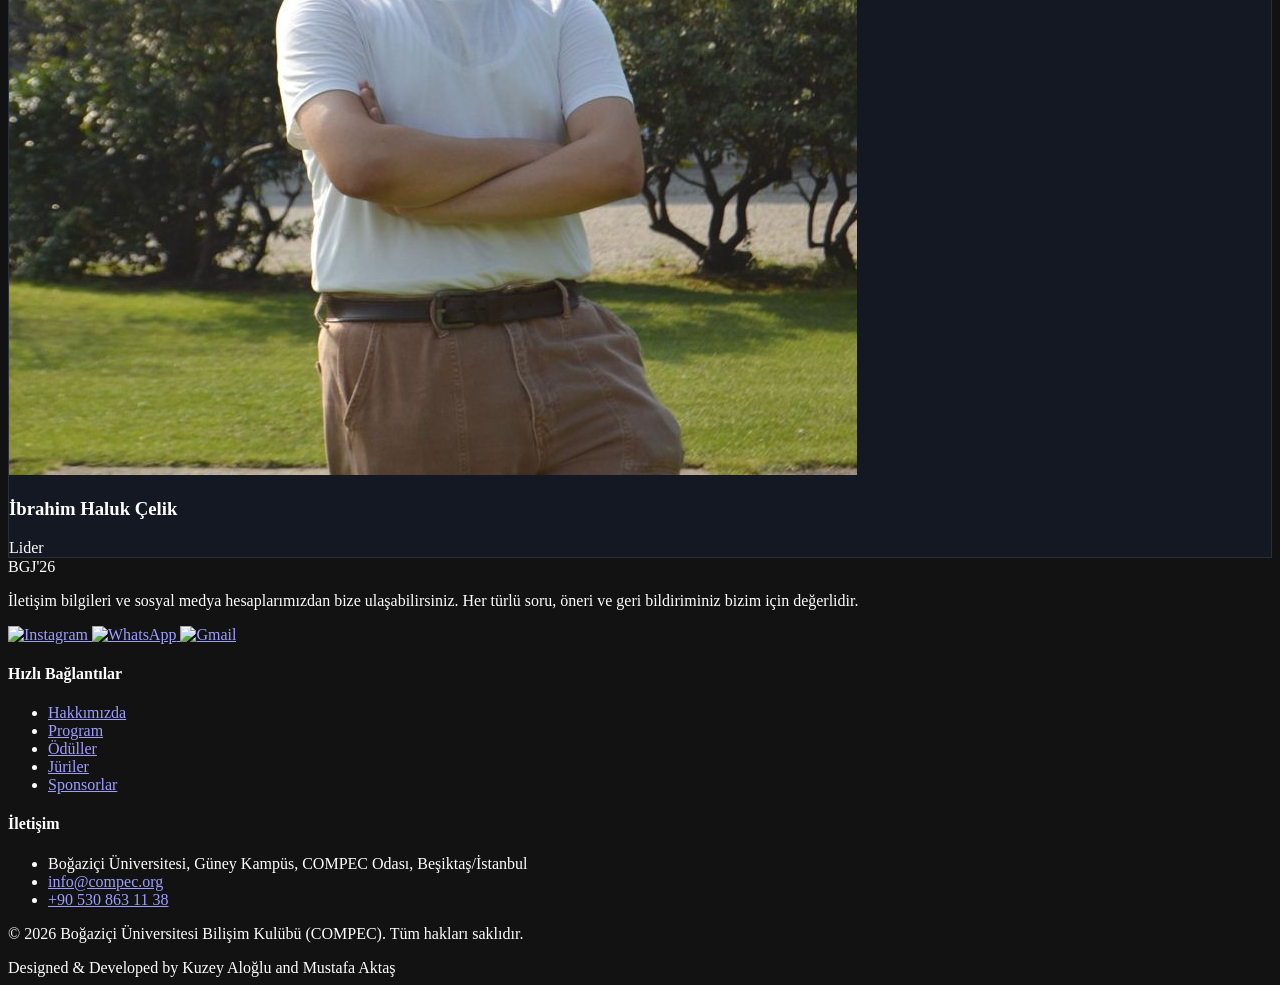
==== commit 4ad28f17: "Added juries and updated rewards" ====
--- a/index.html
+++ b/index.html
@@ -1046,6 +1046,7 @@
             z-index: 2;
         }
         .bgj-awards-head {
+            position: relative;
             display: grid;
             grid-template-columns: minmax(0, 1fr) minmax(280px, 420px);
             gap: 64px;
@@ -1053,6 +1054,16 @@
             margin-bottom: 66px;
             padding-bottom: 24px;
             border-bottom: 2px solid #0d2a39;
+        }
+        .bgj-awards-head::after {
+            content: '';
+            position: absolute;
+            left: 0;
+            bottom: -2px;
+            width: 84px;
+            height: 4px;
+            border-radius: 999px;
+            background: linear-gradient(90deg, #b8d84c, #1686a6);
         }
         .bgj-awards-head-left { min-width: 0; }
         .bgj-awards-kicker {
@@ -2819,6 +2830,7 @@
                 <a href="#hakkimizda" class="bgj-nav-link">Hakkımızda</a>
                 <a href="#program" class="bgj-nav-link">Program</a>
                 <a href="#oduller" class="bgj-nav-link">Ödüller</a>
+                <a href="#juriler" class="bgj-nav-link">Jüriler</a>
                 <a href="#sponsorlar" class="bgj-nav-link">Sponsorlar</a>
                 <a href="#ekibimiz" class="bgj-nav-link">Ekibimiz</a>
                 <a href="#sss" class="bgj-nav-link">SSS</a>
@@ -2836,6 +2848,7 @@
                 <a href="#hakkimizda" class="bgj-nav-link bgj-mobile-link">Hakkımızda</a>
                 <a href="#program" class="bgj-nav-link bgj-mobile-link">Program</a>
                 <a href="#oduller" class="bgj-nav-link bgj-mobile-link">Ödüller</a>
+                <a href="#juriler" class="bgj-nav-link">Jüriler</a>
                 <a href="#sponsorlar" class="bgj-nav-link bgj-mobile-link">Sponsorlar</a>
                 <a href="#ekibimiz" class="bgj-nav-link bgj-mobile-link">Ekibimiz</a>
                 <a href="#sss" class="bgj-nav-link bgj-mobile-link">SSS</a>
@@ -2986,11 +2999,7 @@
                     </div>
                     <div class="bgj-award-main-list">
                         <ul>
-                            <li>Sony Playstation 5 Slim</li>
-                            <li>20 Adet 20$ Steam Kodu</li>
-                            <li>Samsung Odyssey G4 25&quot; Monitör</li>
-                            <li>Logitech G Pro X Superlight 2 Mouse</li>
-                            <li>Razer Barracuda X Kablosuz Kulaklık</li>
+                            <li>Sony PlayStation 5 Slim Digital</li>
                         </ul>
                     </div>
                 </article>
@@ -2999,11 +3008,10 @@
                     <article class="bgj-award-item">
                         <div class="bgj-award-index">02</div>
                         <div class="bgj-award-item-content">
-                            <div class="bgj-award-visual"><img src="images/award-sound.webp" alt="En İyi Ses Tasarım ödülü illüstrasyonu"></div>
-                            <h3>En İyi Ses Tasarım</h3>
+                            <div class="bgj-award-visual"><img src="images/award-sound.webp" alt="En Yaratıcı / Özgün Tema ödülü illüstrasyonu"></div>
+                            <h3>En Yaratıcı / Özgün Tema</h3>
                             <ul>
-                                <li>Beyerdynamic DT 990 Pro</li>
-                                <li>DJI Mic Mini 2 (2 TX + 1 RX)</li>
+                                <li>Microsoft Xbox Series S</li>
                             </ul>
                         </div>
                     </article>
@@ -3011,54 +3019,82 @@
                     <article class="bgj-award-item">
                         <div class="bgj-award-index">03</div>
                         <div class="bgj-award-item-content">
-                            <div class="bgj-award-visual"><img src="images/award-visual.webp" alt="En İyi Görüntü Tasarım ödülü illüstrasyonu"></div>
-                            <h3>En İyi Görüntü Tasarım</h3>
+                            <div class="bgj-award-visual"><img src="images/award-sound.webp" alt="En İyi Ses Tasarımı ödülü illüstrasyonu"></div>
+                            <h3>En İyi Ses Tasarımı</h3>
                             <ul>
-                                <li>Huion Kamvas 13 IPS Grafik Tablet</li>
+                                <li>DJI Mic Mini 2S</li>
+                                <li>Razer Kulaklık</li>
                             </ul>
                         </div>
                     </article>
-
-                    <article class="bgj-award-item">
+                     <article class="bgj-award-item">
                         <div class="bgj-award-index">04</div>
                         <div class="bgj-award-item-content">
-                            <div class="bgj-award-visual"><img src="images/award-creative.webp" alt="En Yaratıcı Özgün Tema ödülü illüstrasyonu"></div>
-                            <h3>En Yaratıcı (Özgün Tema)</h3>
+                            <div class="bgj-award-visual"><img src="images/award-visual.webp" alt="En İyi Görüntü Tasarımı ödülü illüstrasyonu"></div>
+                            <h3>En İyi Görüntü Tasarımı</h3>
                             <ul>
-                                <li>Logitech G PRO X 60 Oyun Klavyesi</li>
+                                <li>Samsung 27&quot; Odyssey G4 Monitör</li>
                             </ul>
                         </div>
                     </article>
-
+                  
                     <article class="bgj-award-item">
                         <div class="bgj-award-index">05</div>
                         <div class="bgj-award-item-content">
-                            <div class="bgj-award-visual"><img src="images/award-immersive.webp" alt="En İçine Çeken Oyun ödülü illüstrasyonu"></div>
-                            <h3>En İçine Çeken Oyun</h3>
-                            <p class="bgj-award-item-note">Hikaye, Worldbuilding, Atmosfer odaklı</p>
+                            <div class="bgj-award-visual"><img src="images/award-immersive.webp" alt="En İçine Çeken Atmosfer ödülü illüstrasyonu"></div>
+                            <h3>En İçine Çeken Atmosfer</h3>
                             <ul>
-                                <li>Logitech G Pro X Superlight 2</li>
-                                <li>Divoom Timesgate 5 Akıllı Saat</li>
+                                <li>Logitech G Pro X60 Klavye</li>
                             </ul>
                         </div>
                     </article>
 
-                    <article class="bgj-award-item">
+   
+                      <article class="bgj-award-item">
                         <div class="bgj-award-index">06</div>
                         <div class="bgj-award-item-content">
-                            <div class="bgj-award-visual"><img src="images/award-honorable.webp" alt="Honorable Mention ödülü illüstrasyonu"></div>
-                            <h3>Honorable Mention</h3>
+                            <div class="bgj-award-visual"><img src="images/award-honorable.webp" width="100" height="100" alt="Mansiyon / Jüri Özel ödülü illüstrasyonu"></div>
+                            <h3>Mansiyon / Jüri Özel</h3>
                             <ul>
-                                <li>Razer Barracuda X Kulaklık</li>
-                                <li>Sürpriz Steam Kodları ve Mousepad</li>
+                                <li>Samsung 1TB T9 SSD + SteelSeries Apex 3</li>
                             </ul>
                         </div>
                     </article>
+
                 </div>
             </div>
         </div>
     </section>
-
+    <section id="juriler" class="relative w-full border-t-2 border-black bg-gradient-to-b from-yellow-100 via-gray-100 to-blue-100 px-6 py-24 font-sans md:px-12 lg:px-20">
+        <h2 class="mb-3 text-center font-sans text-6xl font-bold text-gray-900 md:text-7xl">Jürilerimiz</h2>
+        <p class="mb-10 text-center text-lg font-semibold text-gray-700">Etkinliğimizin olmazsa olmazı jürilerimiz</p>
+        <div class="grid w-full grid-cols-1 gap-8 sm:grid-cols-2 lg:grid-cols-3">
+            <div class="jury-block flex min-h-[240px] w-full flex-col items-center justify-center rounded-xl bg-gray-300 p-6 text-center shadow-md transition-transform duration-300 ease-out hover:-translate-y-2">
+                <img class="mb-4 h-36 w-36 rounded-full object-cover" src="images/buraksahin.webp" alt="Burak Oyunda">
+                <p class="text-lg font-semibold text-gray-900">Burak Oyunda</p>
+            </div>
+            <div class="jury-block flex min-h-[240px] w-full flex-col items-center justify-center rounded-xl bg-gray-300 p-6 text-center shadow-md transition-transform duration-300 ease-out hover:-translate-y-2">
+                <img class="mb-4 h-36 w-36 rounded-full object-cover" src="images/erankucuk.webp" alt="Eran Küçük">
+                <p class="text-lg font-semibold text-gray-900">Eran Küçük</p>
+            </div>
+            <div class="jury-block flex min-h-[240px] w-full flex-col items-center justify-center rounded-xl bg-gray-300 p-6 text-center shadow-md transition-transform duration-300 ease-out hover:-translate-y-2">
+                <img class="mb-4 h-36 w-36 rounded-full object-cover" src="images/yigiteren.webp" alt="Yiğit Eren">
+                <p class="text-lg font-semibold text-gray-900">Yiğit Eren</p>
+            </div>
+            <div class="jury-block flex min-h-[240px] w-full flex-col items-center justify-center rounded-xl bg-gray-300 p-6 text-center shadow-md transition-transform duration-300 ease-out hover:-translate-y-2">
+                <img class="mb-4 h-36 w-36 rounded-full object-cover" src="images/yusuftasci.jpg" alt="Yusuf Taşçı">
+                <p class="text-lg font-semibold text-gray-900">Yusuf Taşçı</p>
+            </div>
+            <div class="jury-block flex min-h-[240px] w-full flex-col items-center justify-center rounded-xl bg-gray-300 p-6 text-center shadow-md transition-transform duration-300 ease-out hover:-translate-y-2">
+                <img class="mb-4 h-36 w-36 rounded-full object-cover" src="images/ezgidaltiparmak.webp" alt="Ezgi Demir Altıparmak">
+                <p class="text-lg font-semibold text-gray-900">Ezgi Demir Altıparmak</p>
+            </div>
+            <div class="jury-block flex min-h-[240px] w-full flex-col items-center justify-center rounded-xl bg-gray-300 p-6 text-center shadow-md transition-transform duration-300 ease-out hover:-translate-y-2">
+                <img class="mb-4 h-36 w-36 rounded-full object-cover" src="images/tugceardadogan.webp" alt="Tuğçe Arda Doğan">
+                <p class="text-lg font-semibold text-gray-900">Tuğçe Arda Doğan</p>
+            </div>
+        </div>
+    </section>
     <section id="sponsorlar" class="bgj-sponsors-section bgj-sponsor-clock-section">
         <div class="bgj-sponsor-clock-shell">
             <div class="bgj-sponsor-clock-copy">
@@ -3266,7 +3302,7 @@
                         İletişim bilgileri ve sosyal medya hesaplarımızdan bize ulaşabilirsiniz. Her türlü soru, öneri ve geri bildiriminiz bizim için değerlidir.
                     </p>
                     <div class="flex space-x-4 items-center">
-                        <a href="#" class="w-10 h-10 rounded-full bg-white/5 flex items-center justify-center text-slate-400 hover:text-white hover:bg-white/10 transition-colors" title="Instagram">
+                        <a href="https://www.instagram.com/bogazicigamejam/" class="w-10 h-10 rounded-full bg-white/5 flex items-center justify-center text-slate-400 hover:text-white hover:bg-white/10 transition-colors" title="Instagram">
                             <img src="https://cdn.jsdelivr.net/npm/simple-icons@v13/icons/instagram.svg" alt="Instagram" class="w-5 h-5 filter invert opacity-70 hover:opacity-100">
                         </a>
                         <a href="https://wa.me/1234567890" target="_blank" class="w-10 h-10 rounded-full bg-white/5 flex items-center justify-center text-slate-400 hover:text-white hover:bg-white/10 transition-colors" title="WhatsApp">
@@ -3284,6 +3320,7 @@
                         <li><a href="#hakkimizda" class="text-slate-400 hover:text-bgj-secondary transition-colors text-sm">Hakkımızda</a></li>
                         <li><a href="#program" class="text-slate-400 hover:text-bgj-secondary transition-colors text-sm">Program</a></li>
                         <li><a href="#oduller" class="text-slate-400 hover:text-bgj-secondary transition-colors text-sm">Ödüller</a></li>
+                        <li><a href="#juriler" class="text-slate-400 hover:text-bgj-secondary transition-colors text-sm">Jüriler</a></li>
                         <li><a href="#sponsorlar" class="text-slate-400 hover:text-bgj-secondary transition-colors text-sm">Sponsorlar</a></li>
                     </ul>
                 </div>
@@ -3316,6 +3353,7 @@
                     <span class="font-semibold text-slate-300 underline underline-offset-4 decoration-white/50">Mustafa Aktaş</span>
                 </div>
             </div>
+            
         </div>
     </footer>
     <script src="script.js"></script>
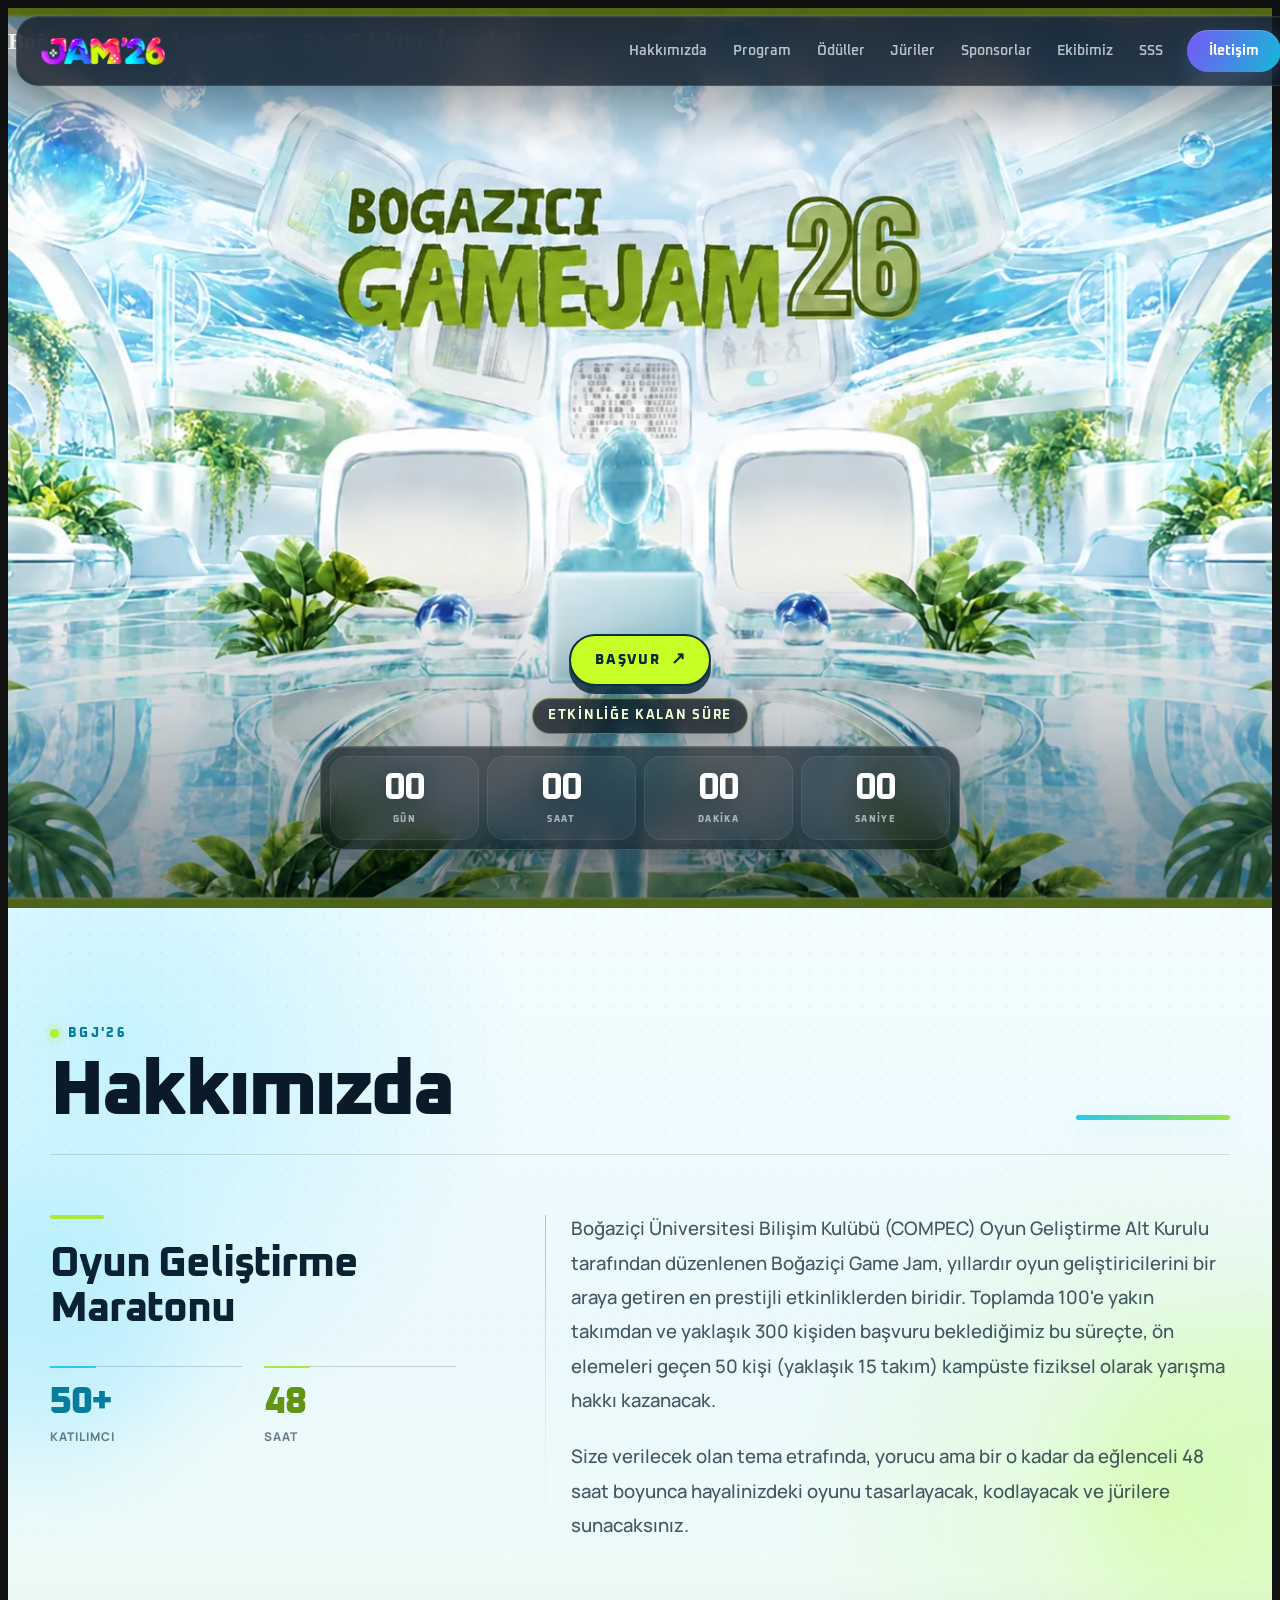
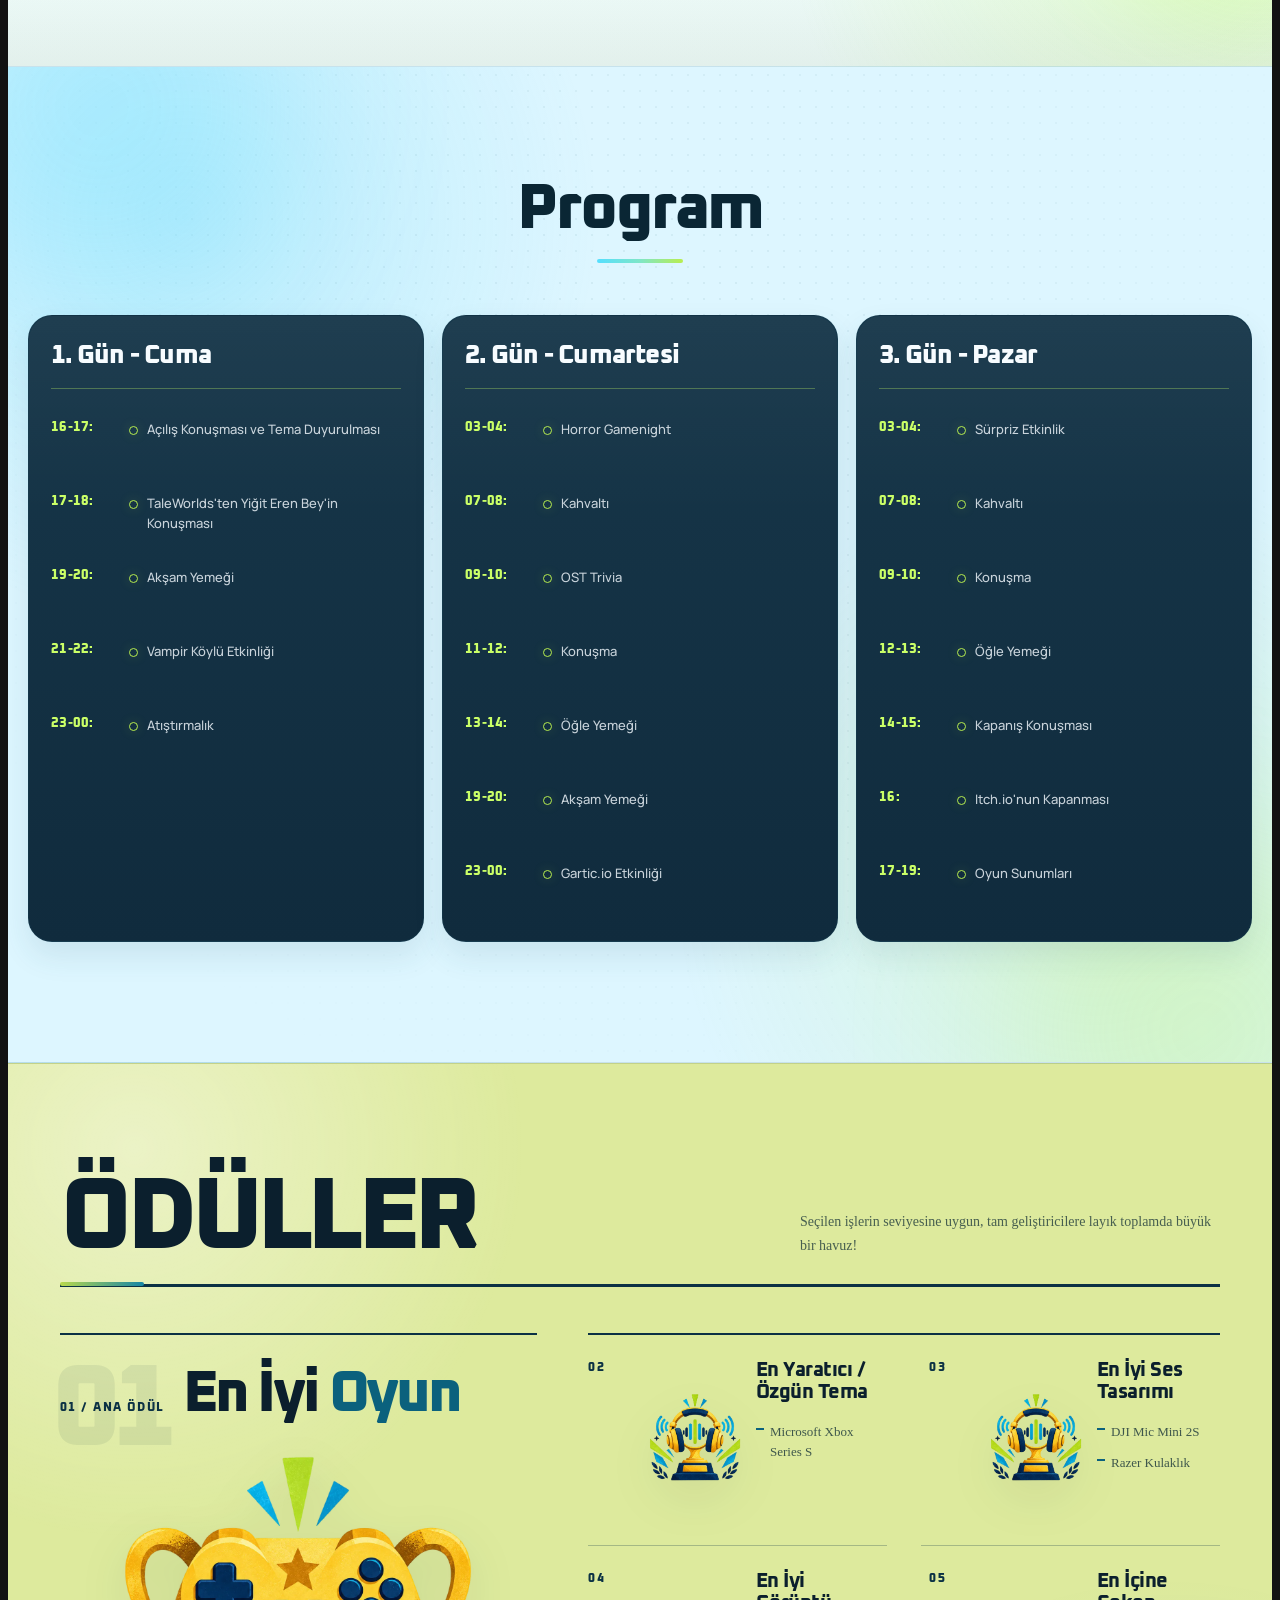
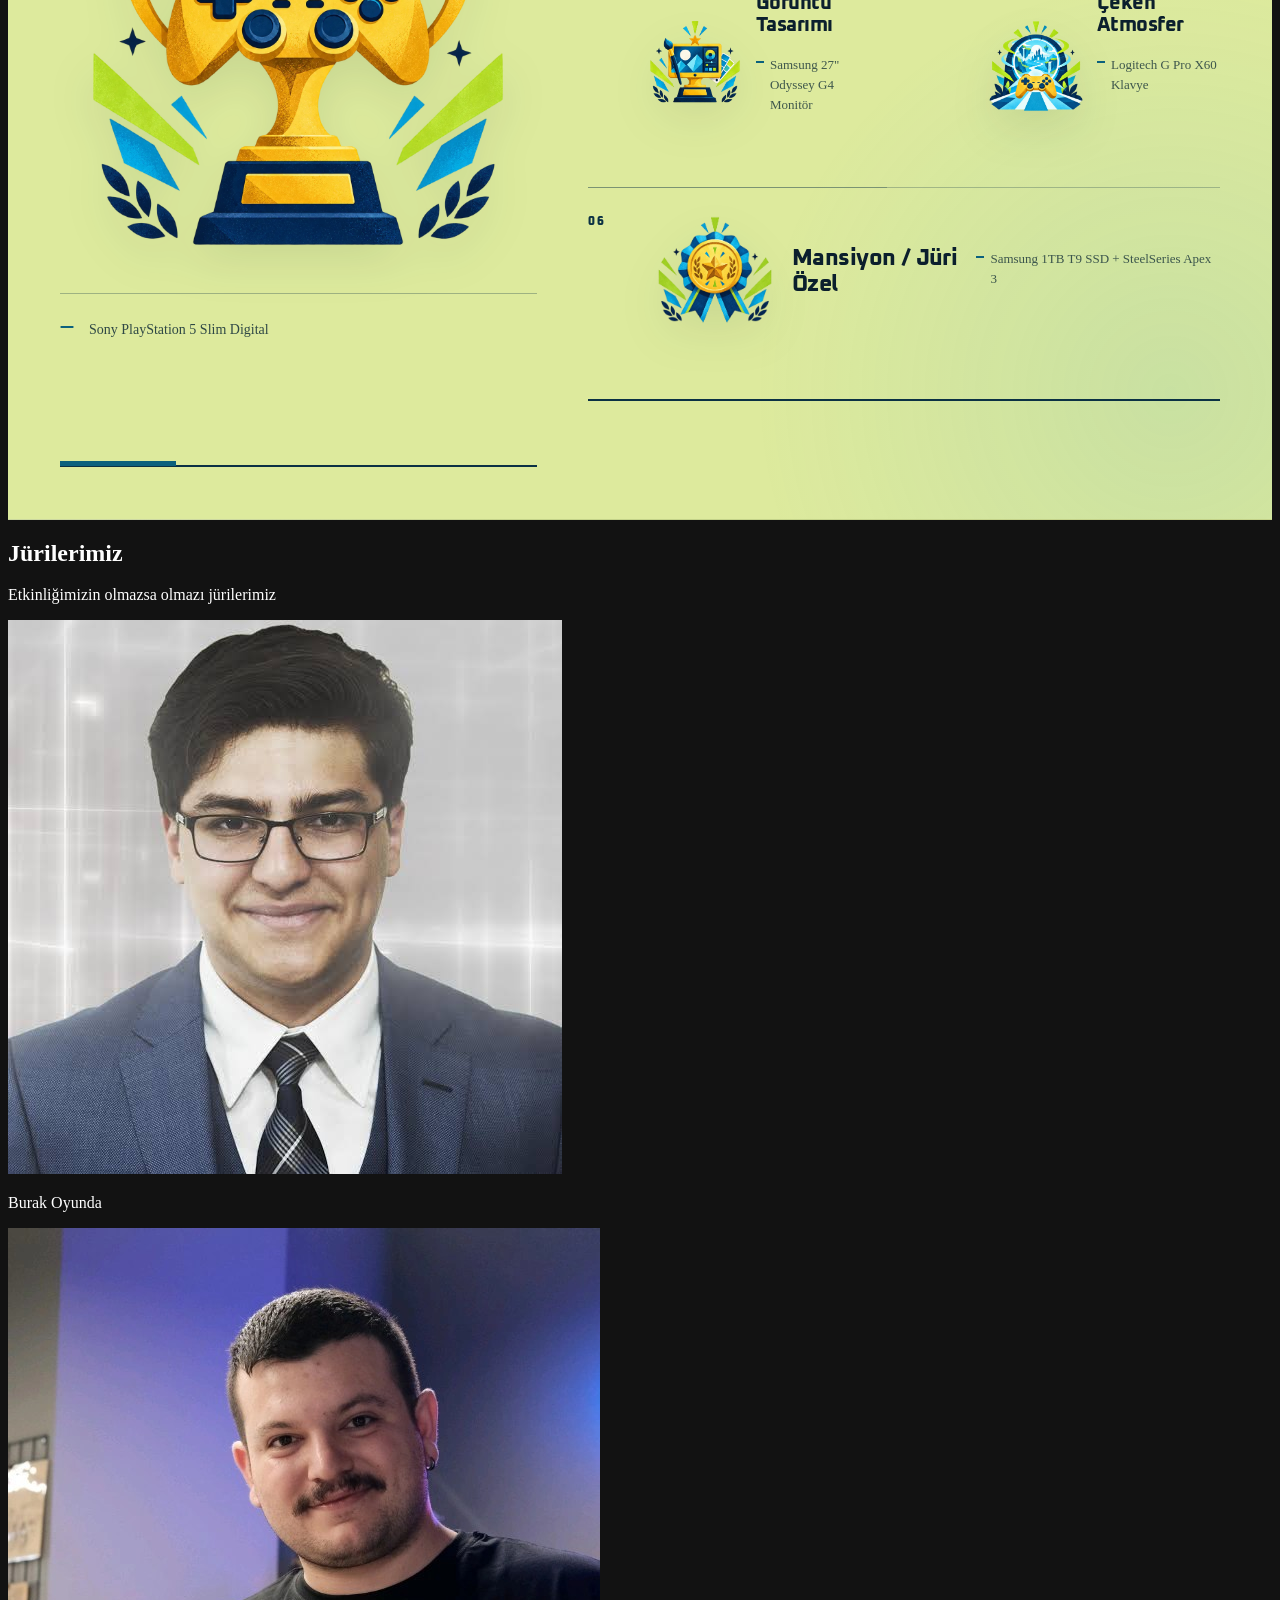
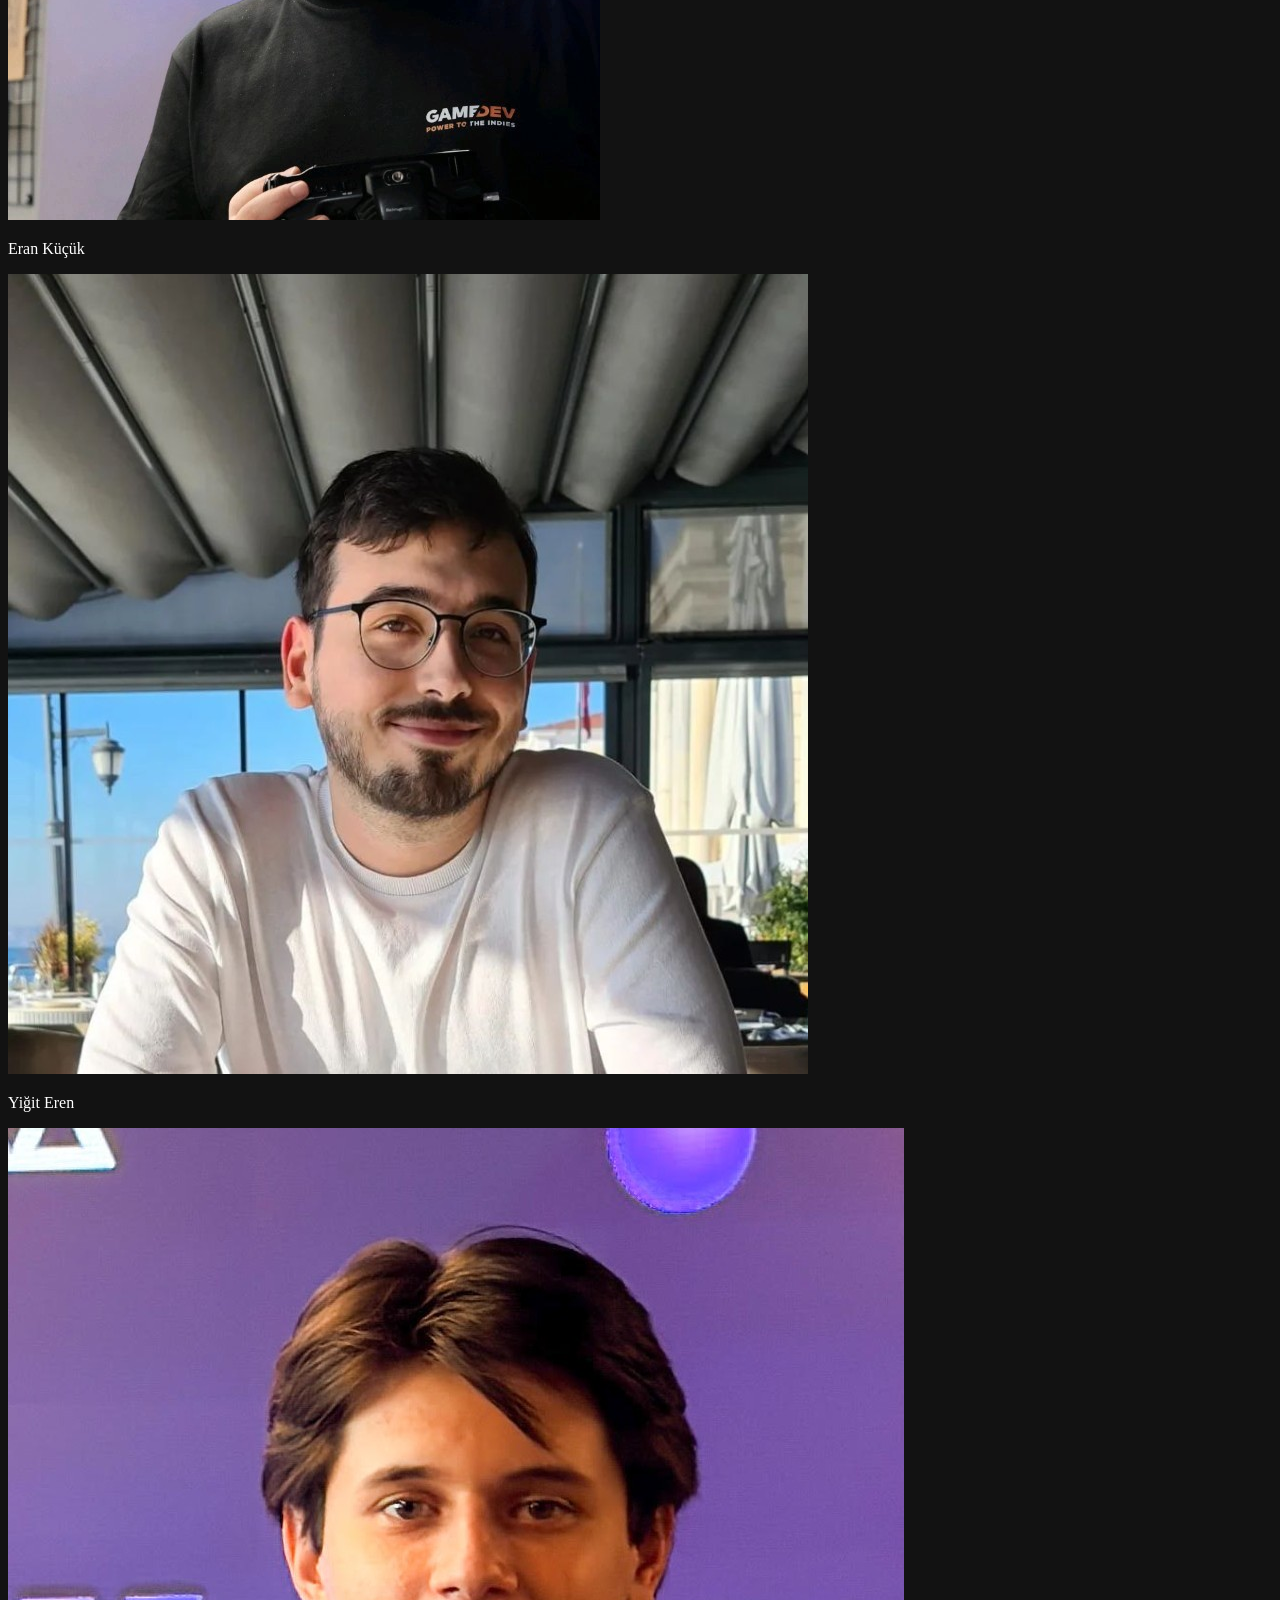
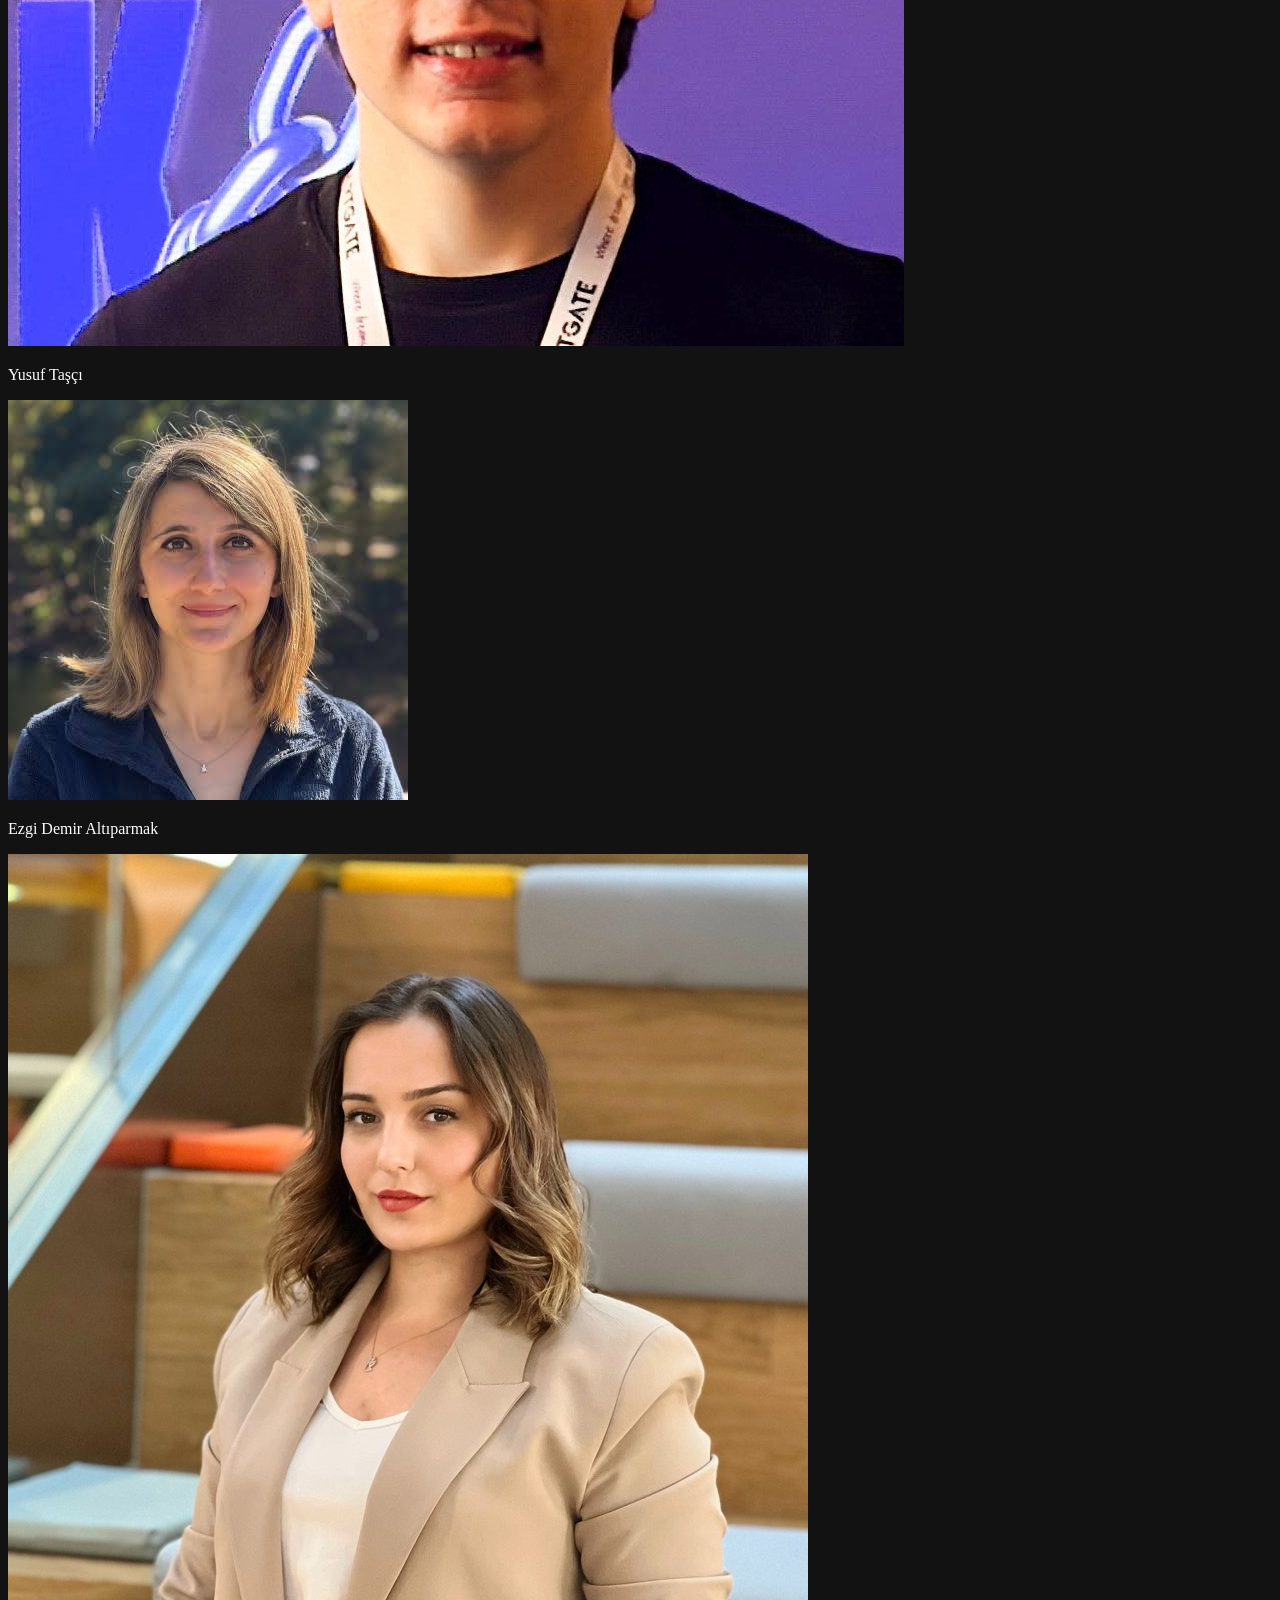
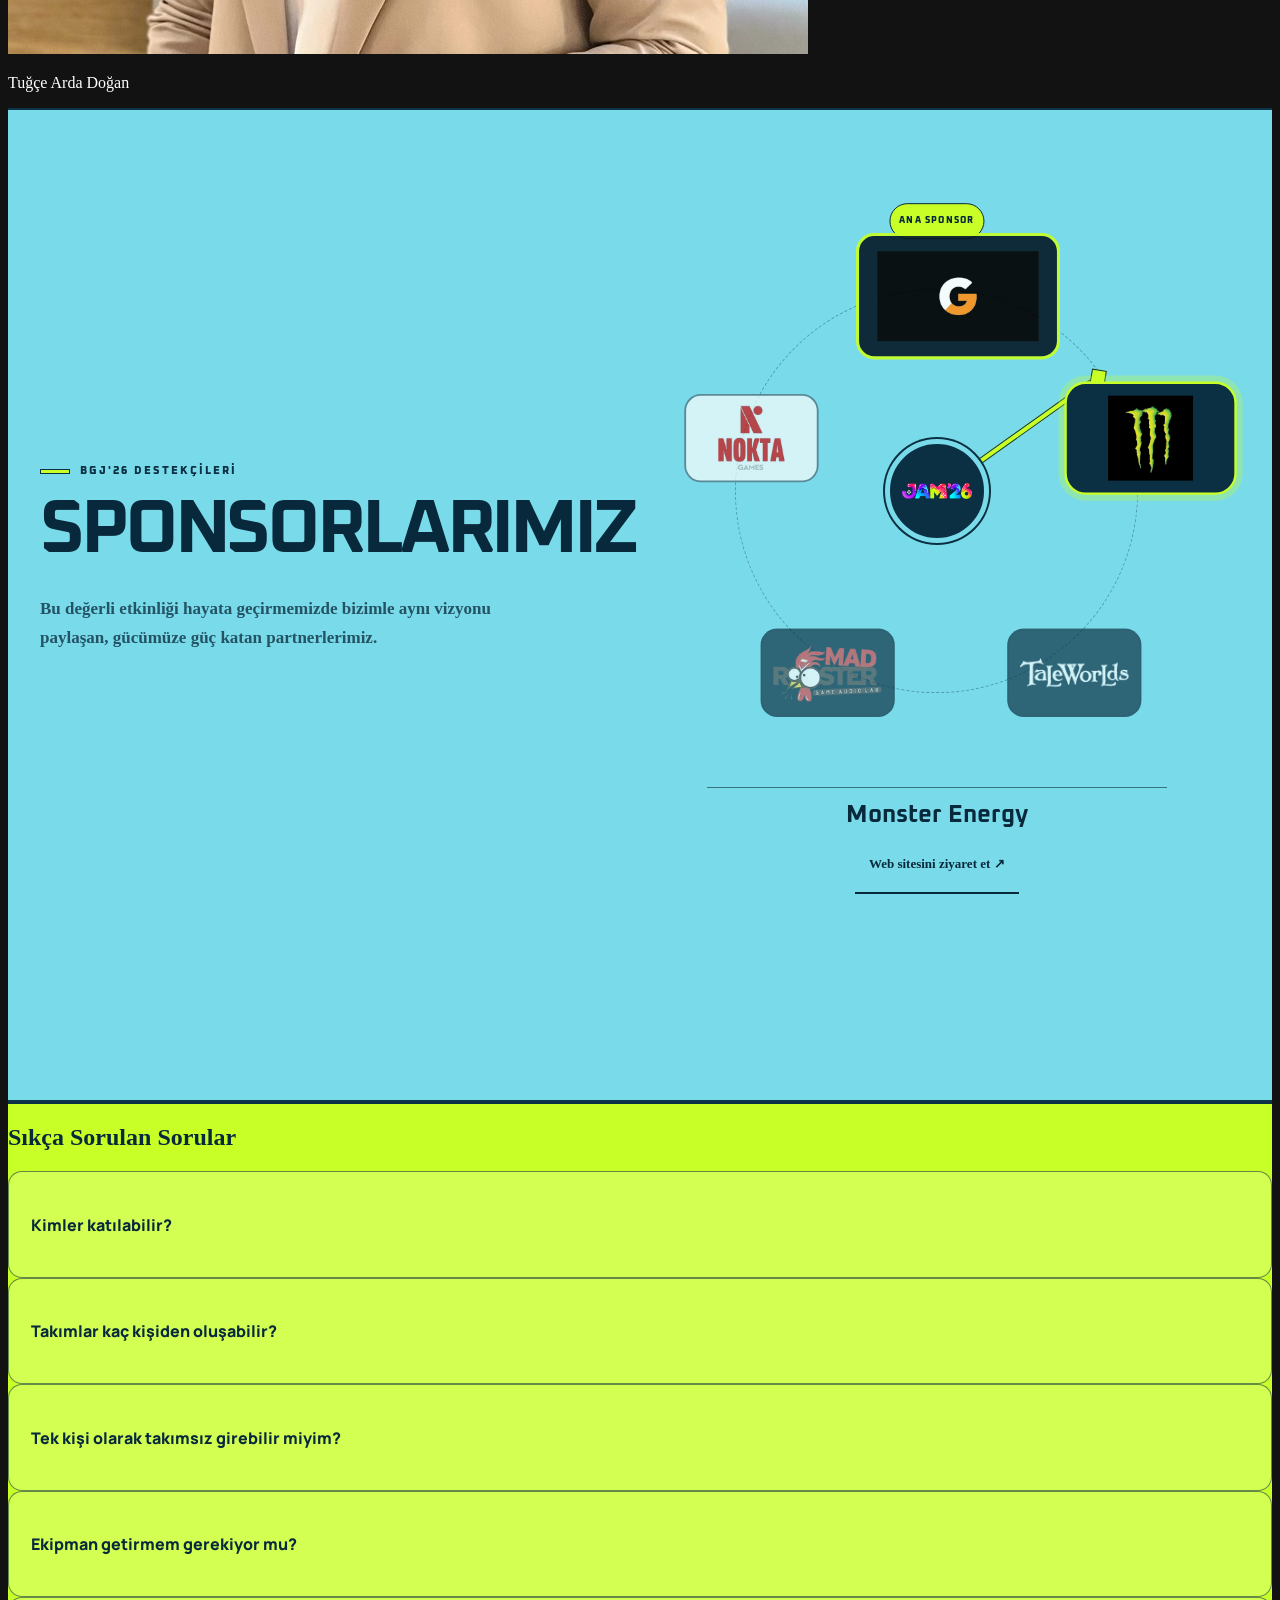
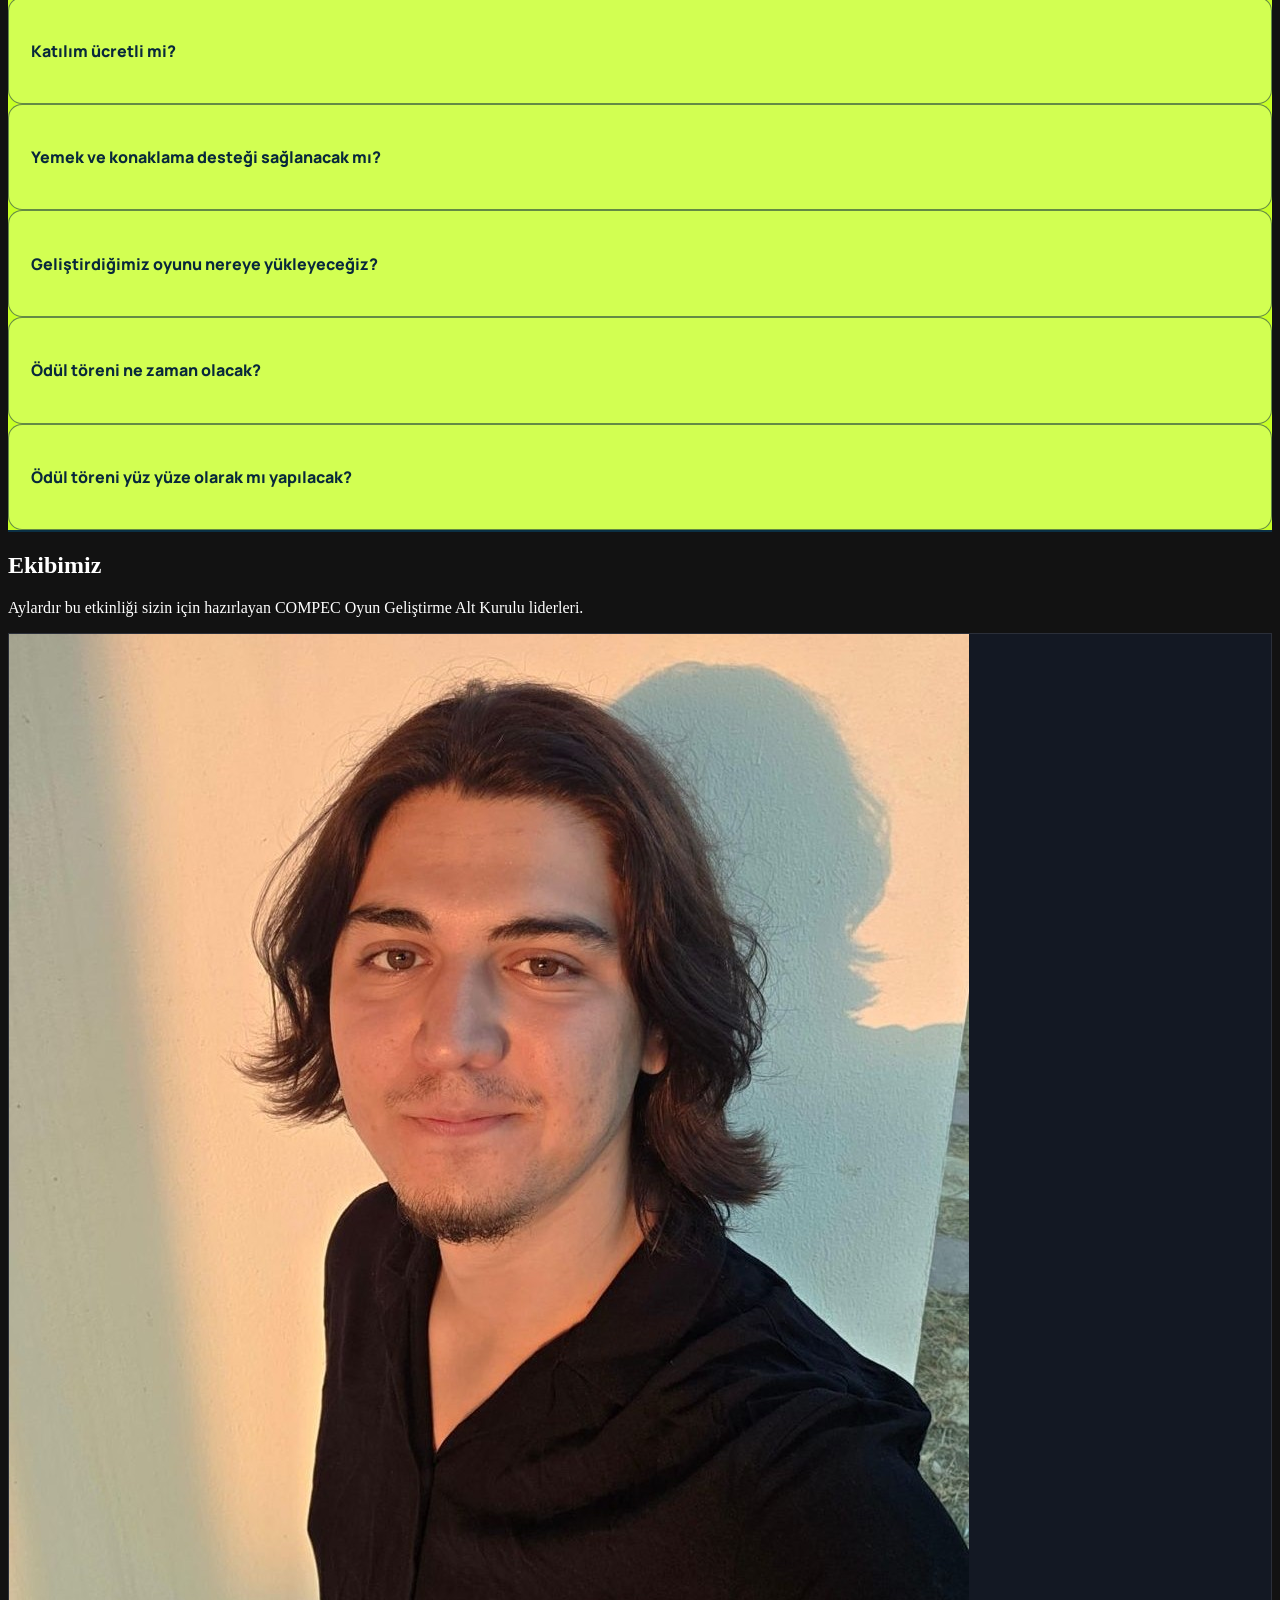
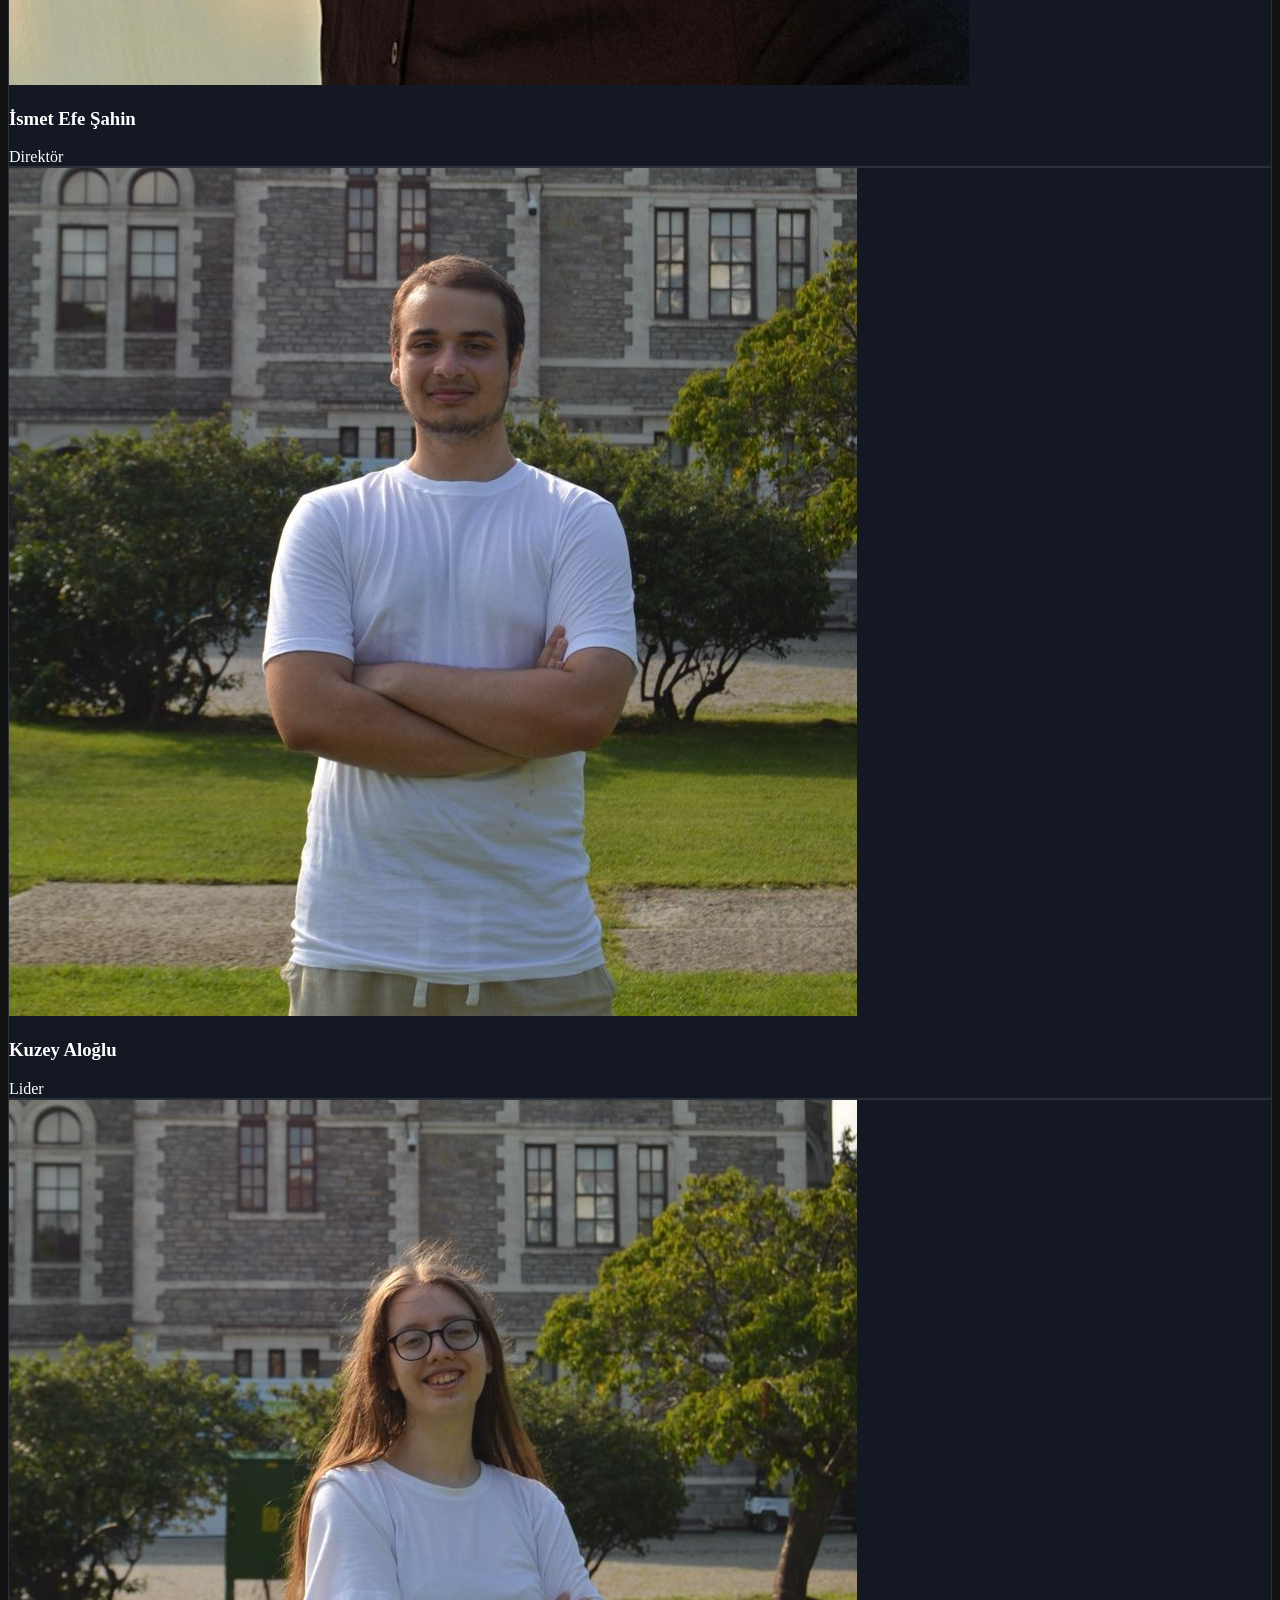
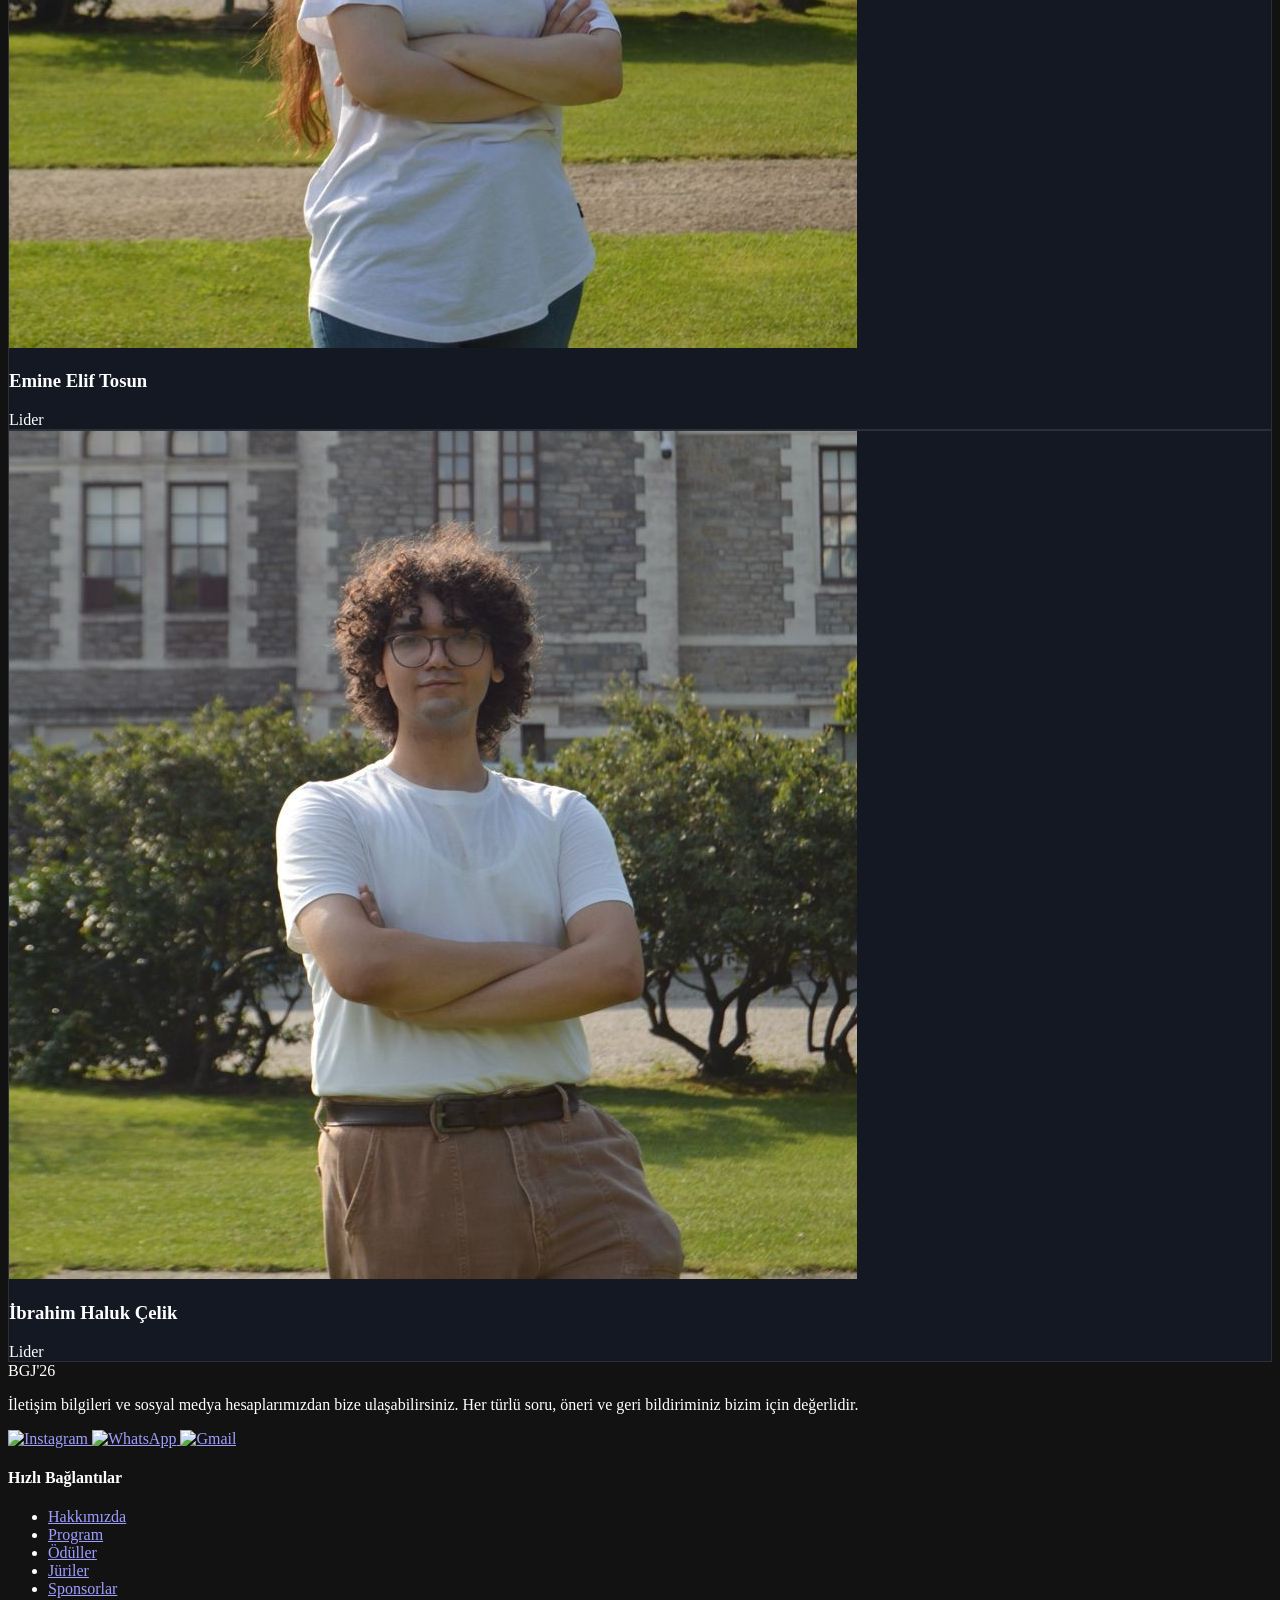
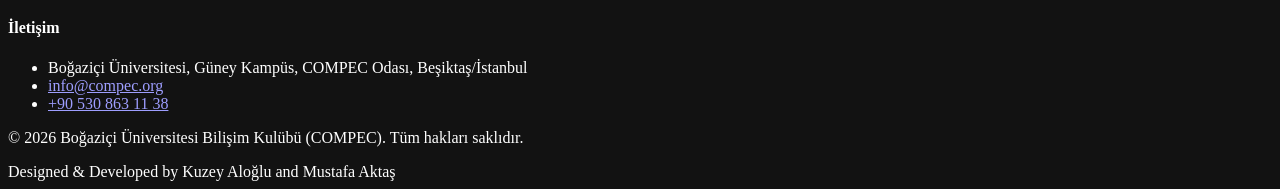
==== commit 6d5455bc: "Fix" ====
--- a/index.html
+++ b/index.html
@@ -3082,7 +3082,7 @@
                 <p class="text-lg font-semibold text-gray-900">Yiğit Eren</p>
             </div>
             <div class="jury-block flex min-h-[240px] w-full flex-col items-center justify-center rounded-xl bg-gray-300 p-6 text-center shadow-md transition-transform duration-300 ease-out hover:-translate-y-2">
-                <img class="mb-4 h-36 w-36 rounded-full object-cover" src="images/yusuftasci.jpg" alt="Yusuf Taşçı">
+                <img class="mb-4 h-36 w-36 rounded-full object-cover" src="images/yusuftasci.webp" alt="Yusuf Taşçı">
                 <p class="text-lg font-semibold text-gray-900">Yusuf Taşçı</p>
             </div>
             <div class="jury-block flex min-h-[240px] w-full flex-col items-center justify-center rounded-xl bg-gray-300 p-6 text-center shadow-md transition-transform duration-300 ease-out hover:-translate-y-2">
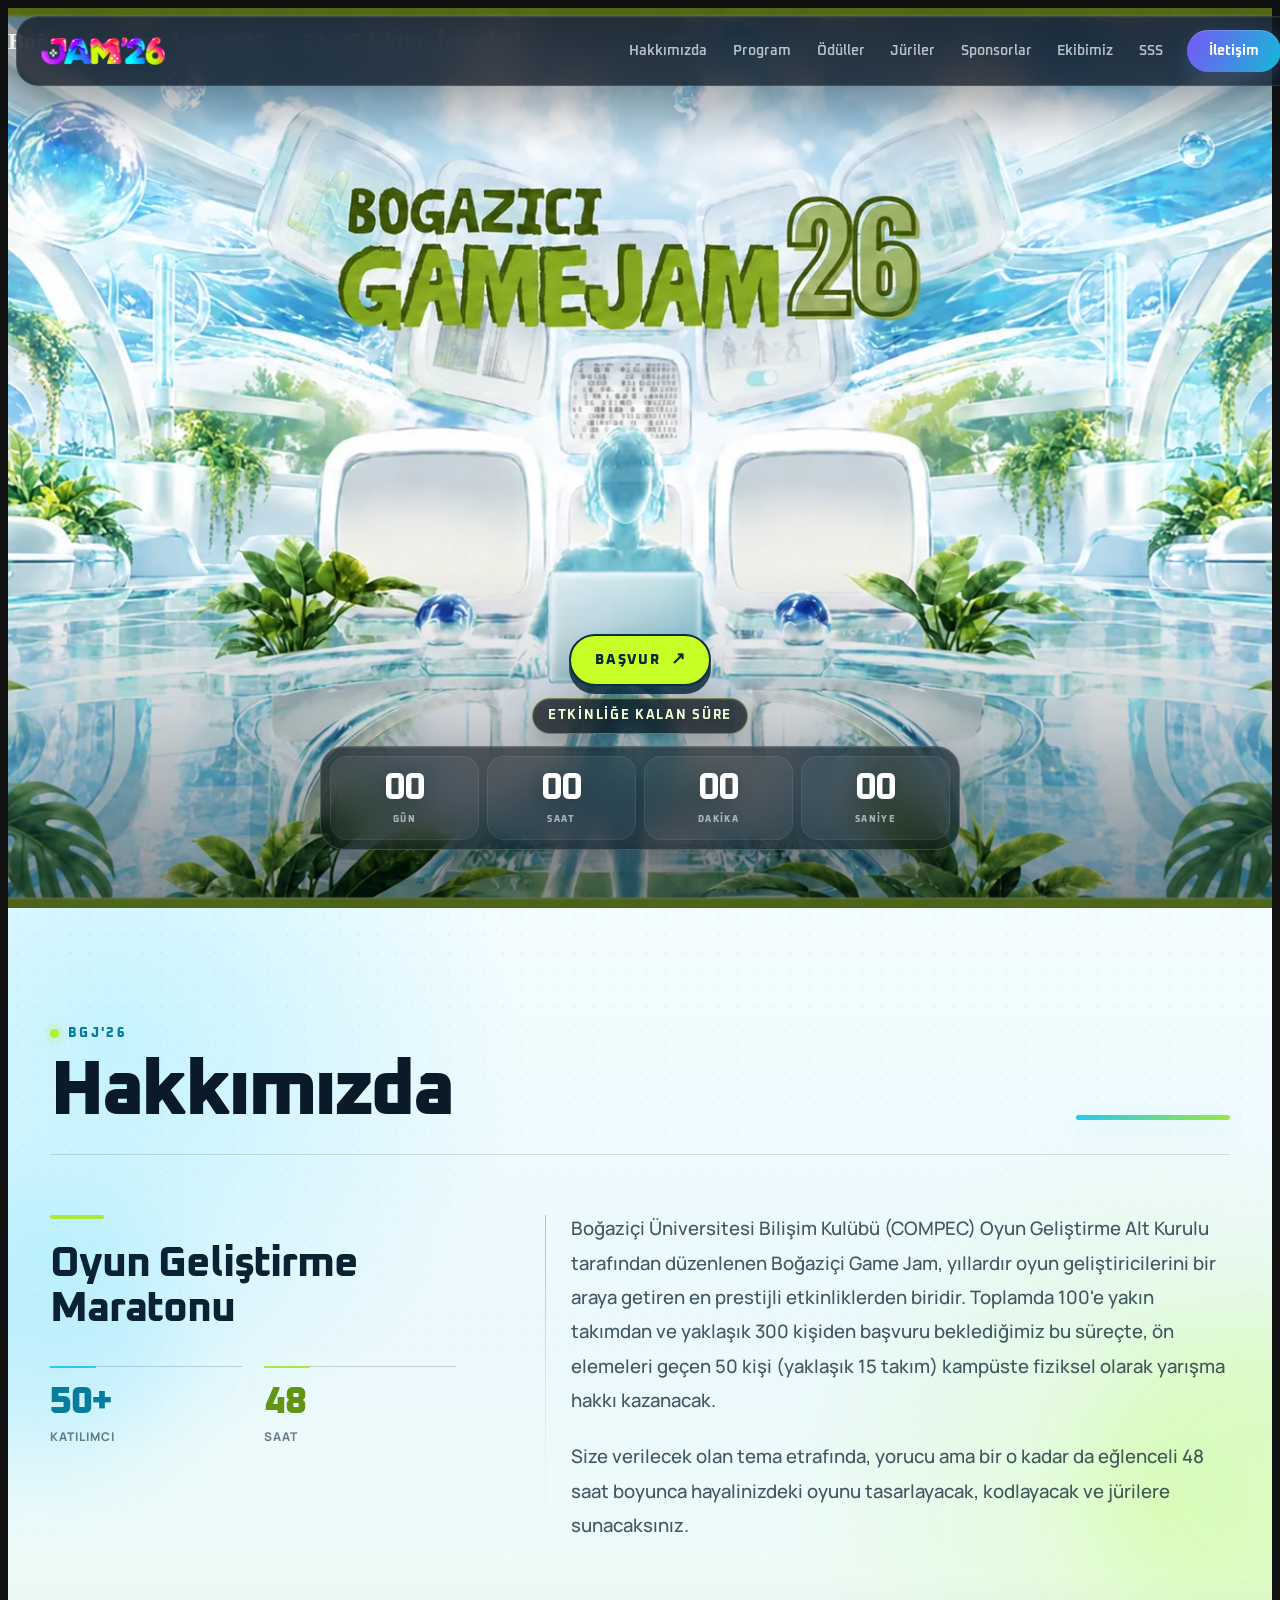
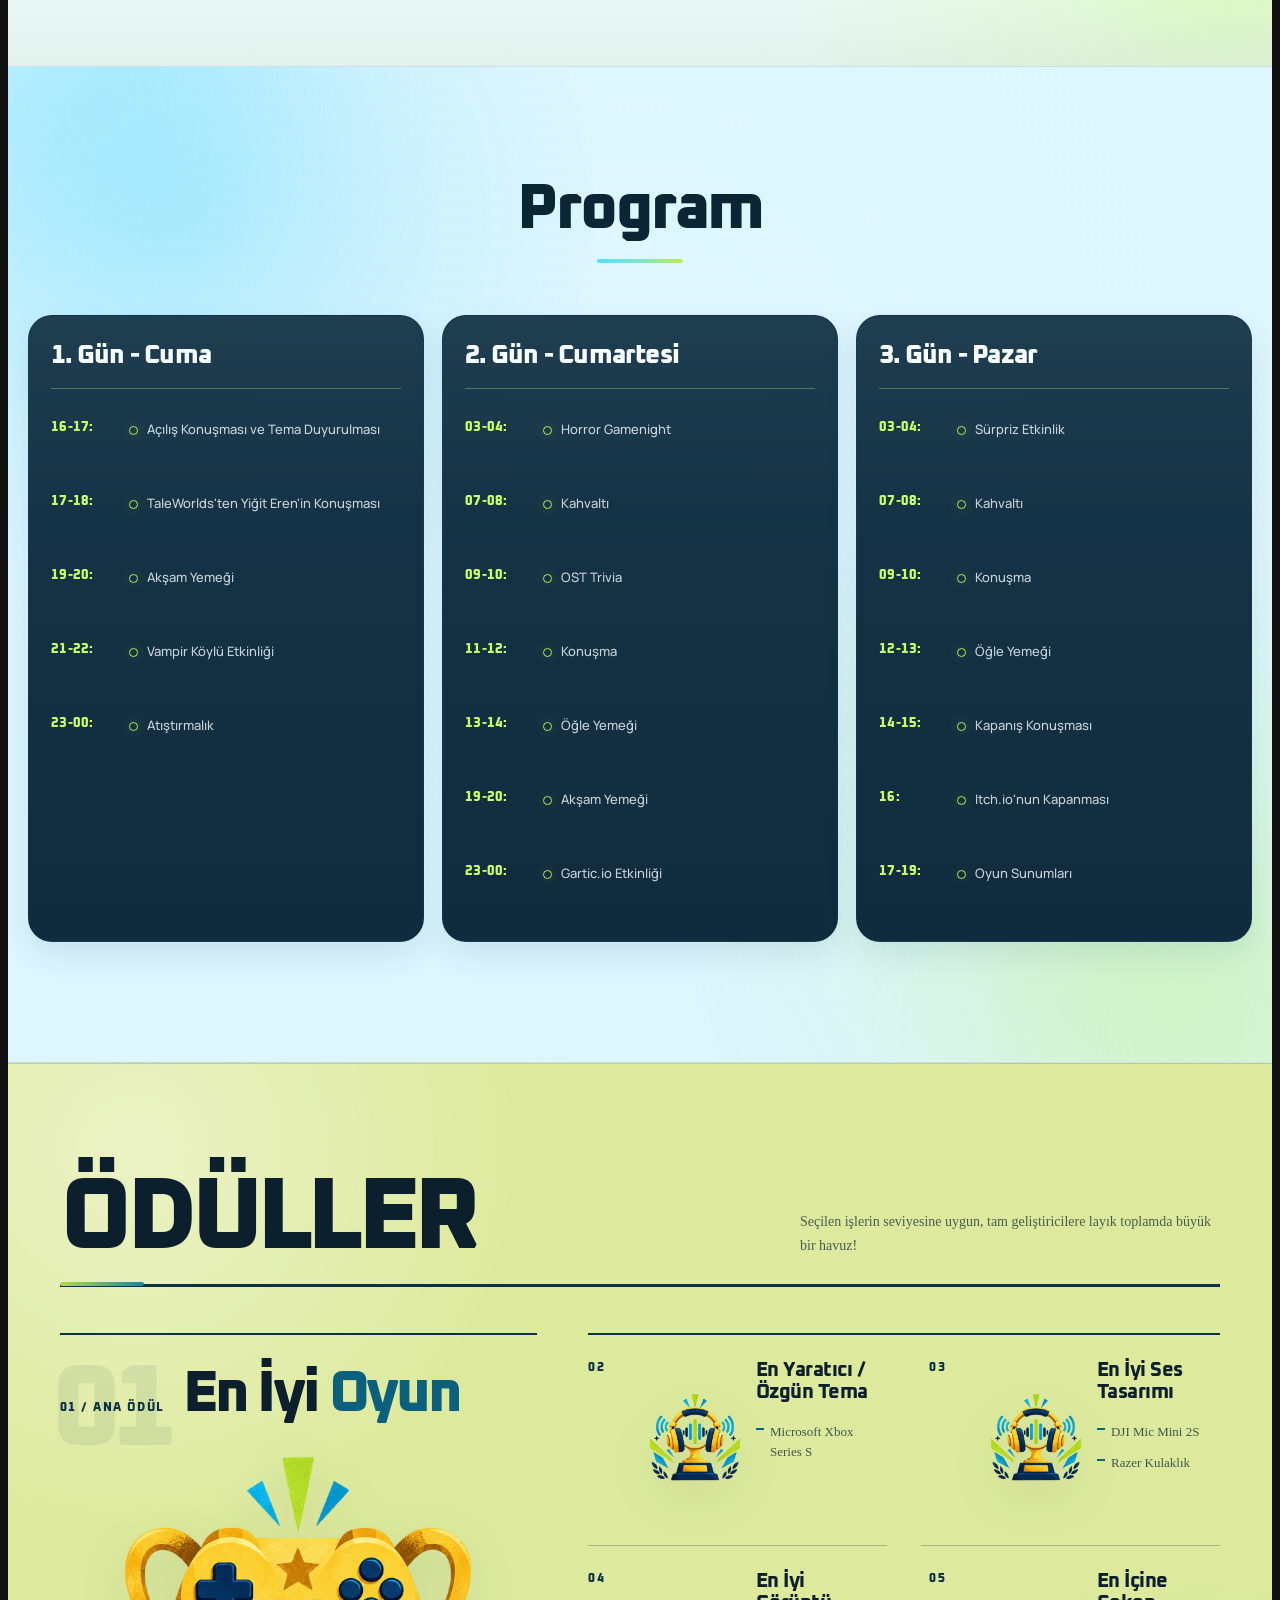
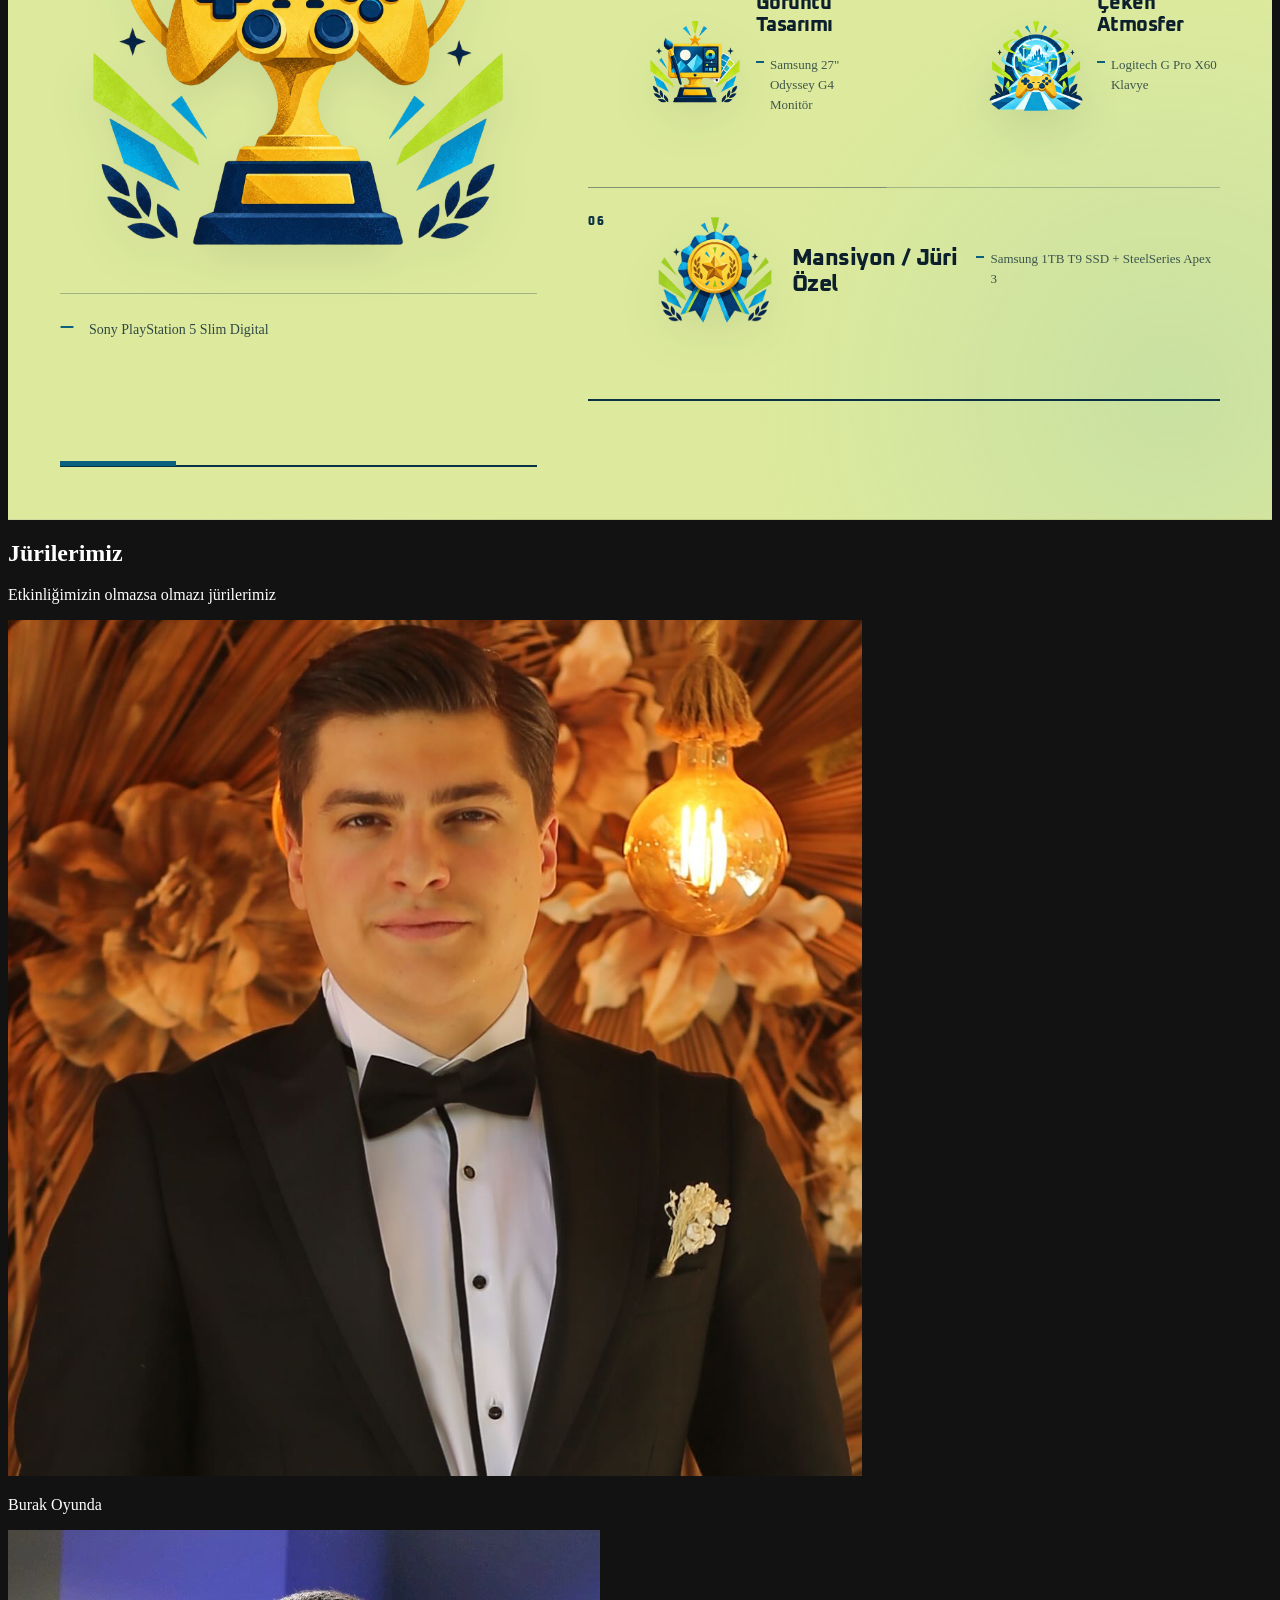
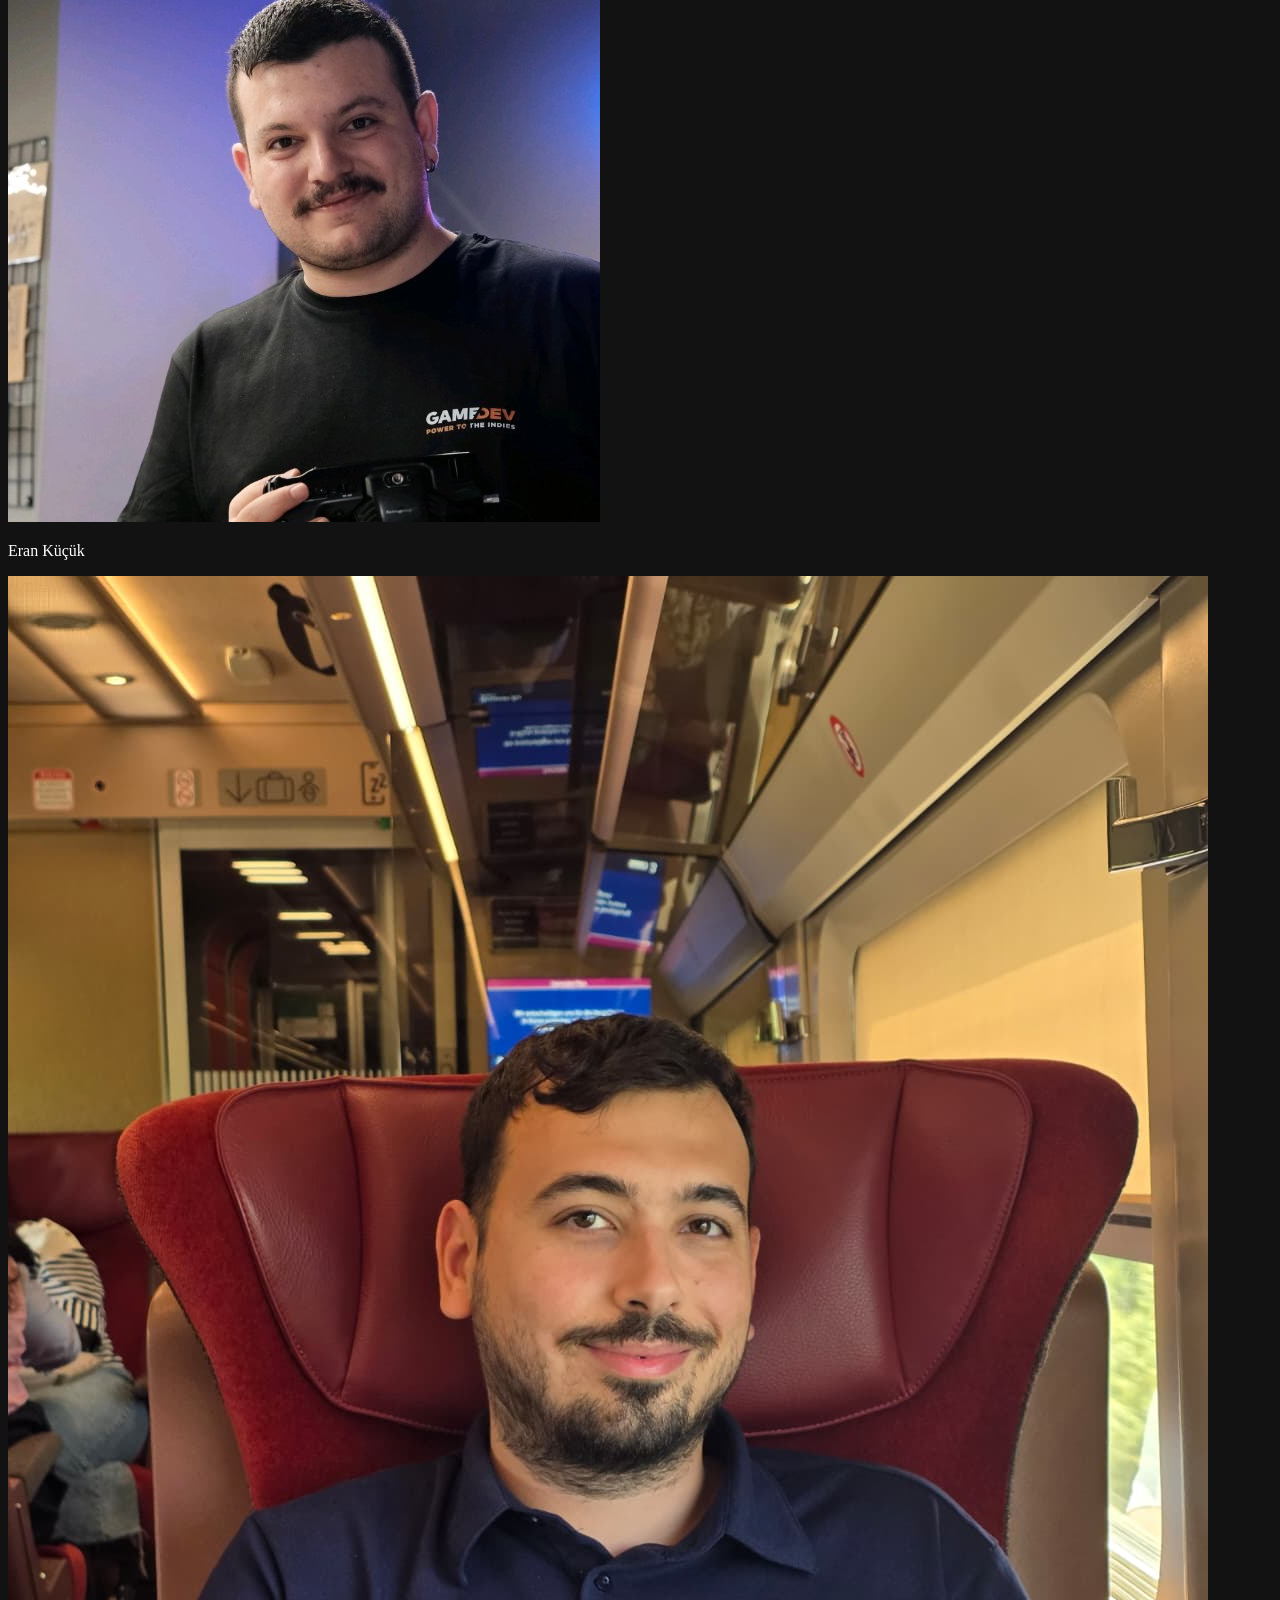
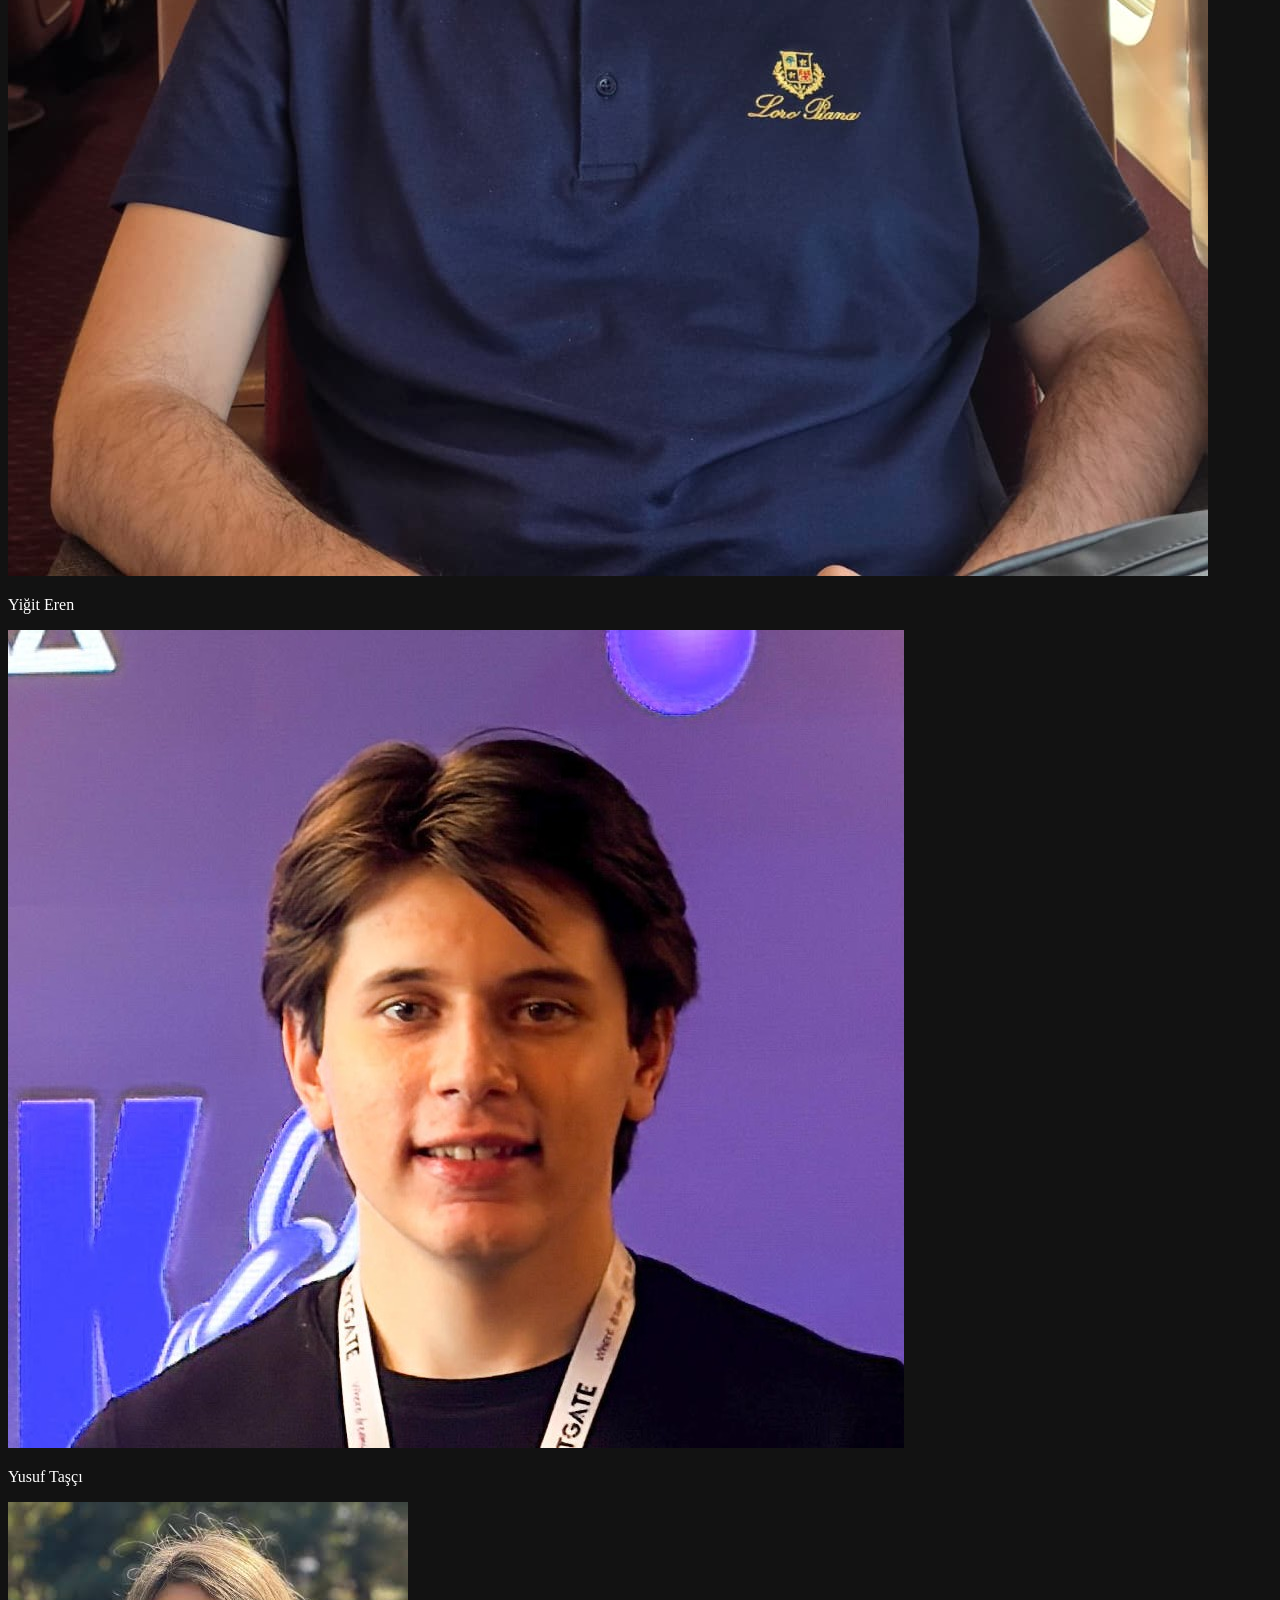
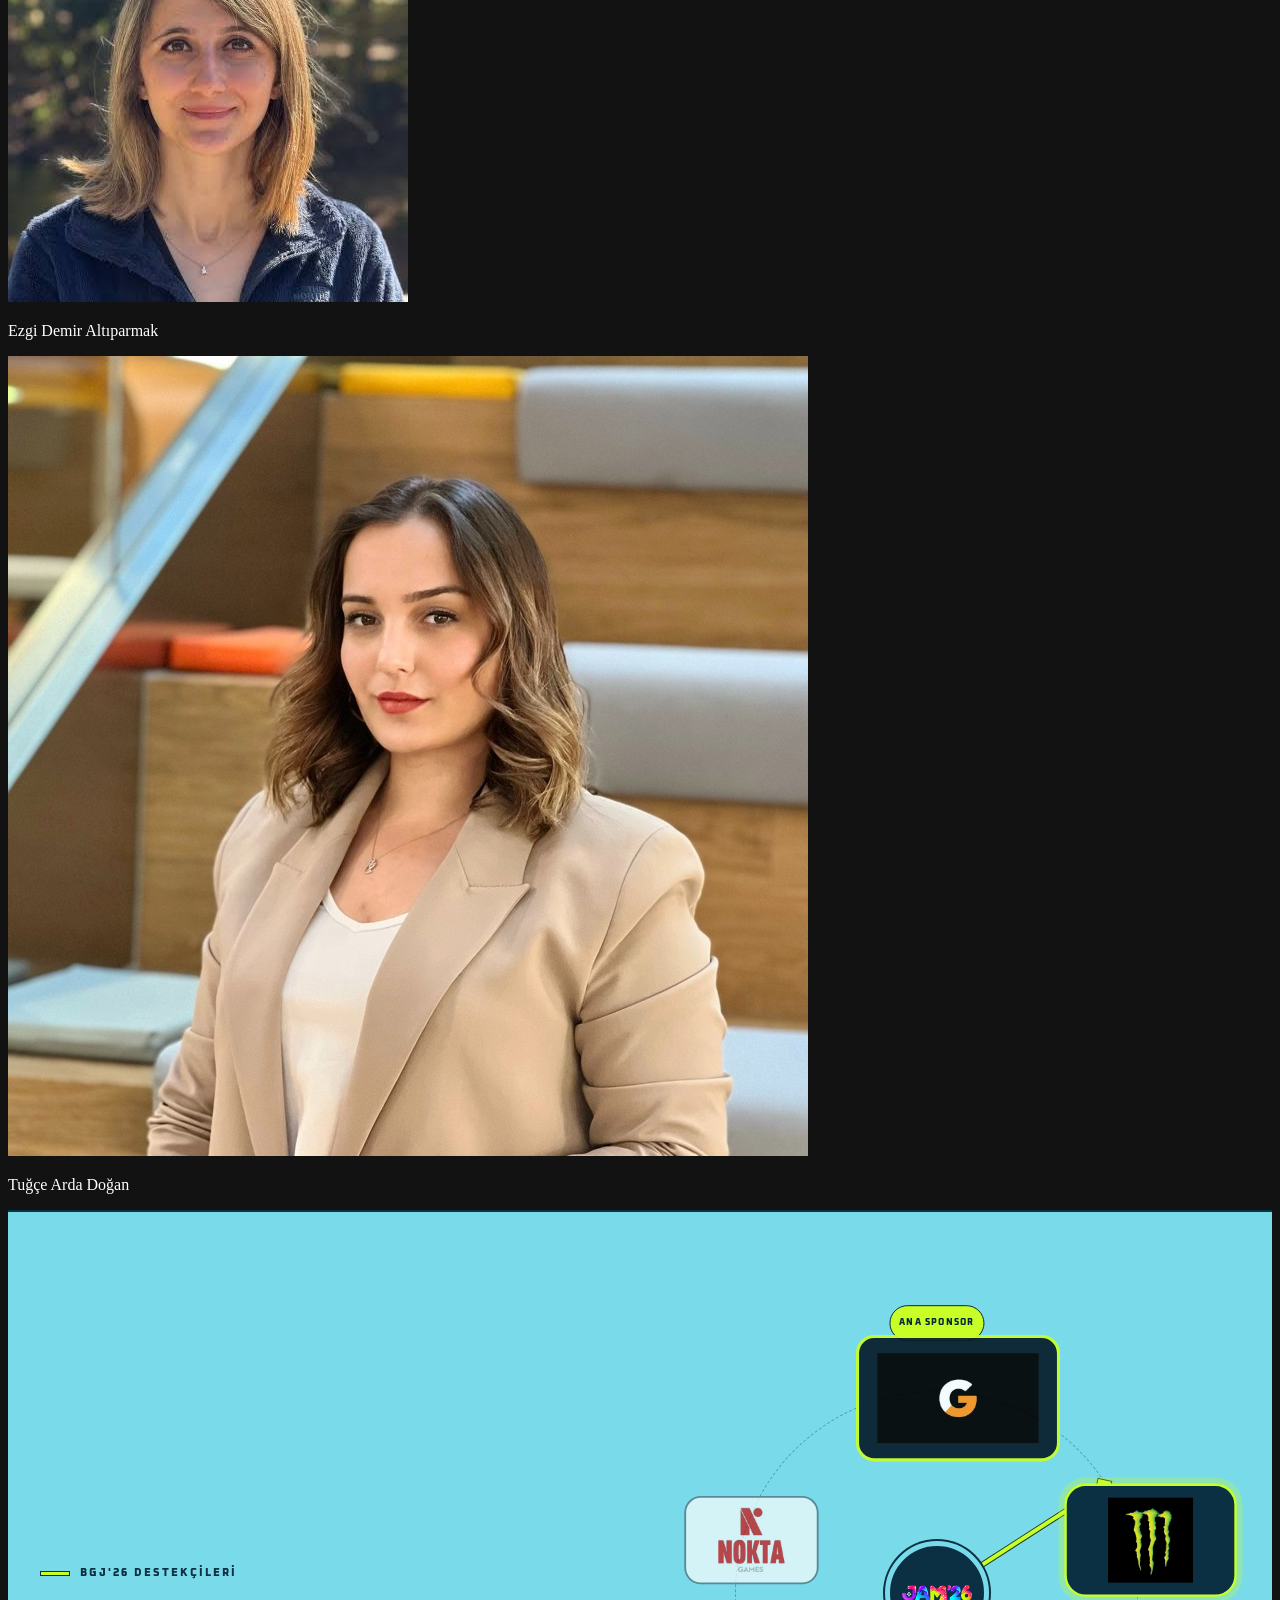
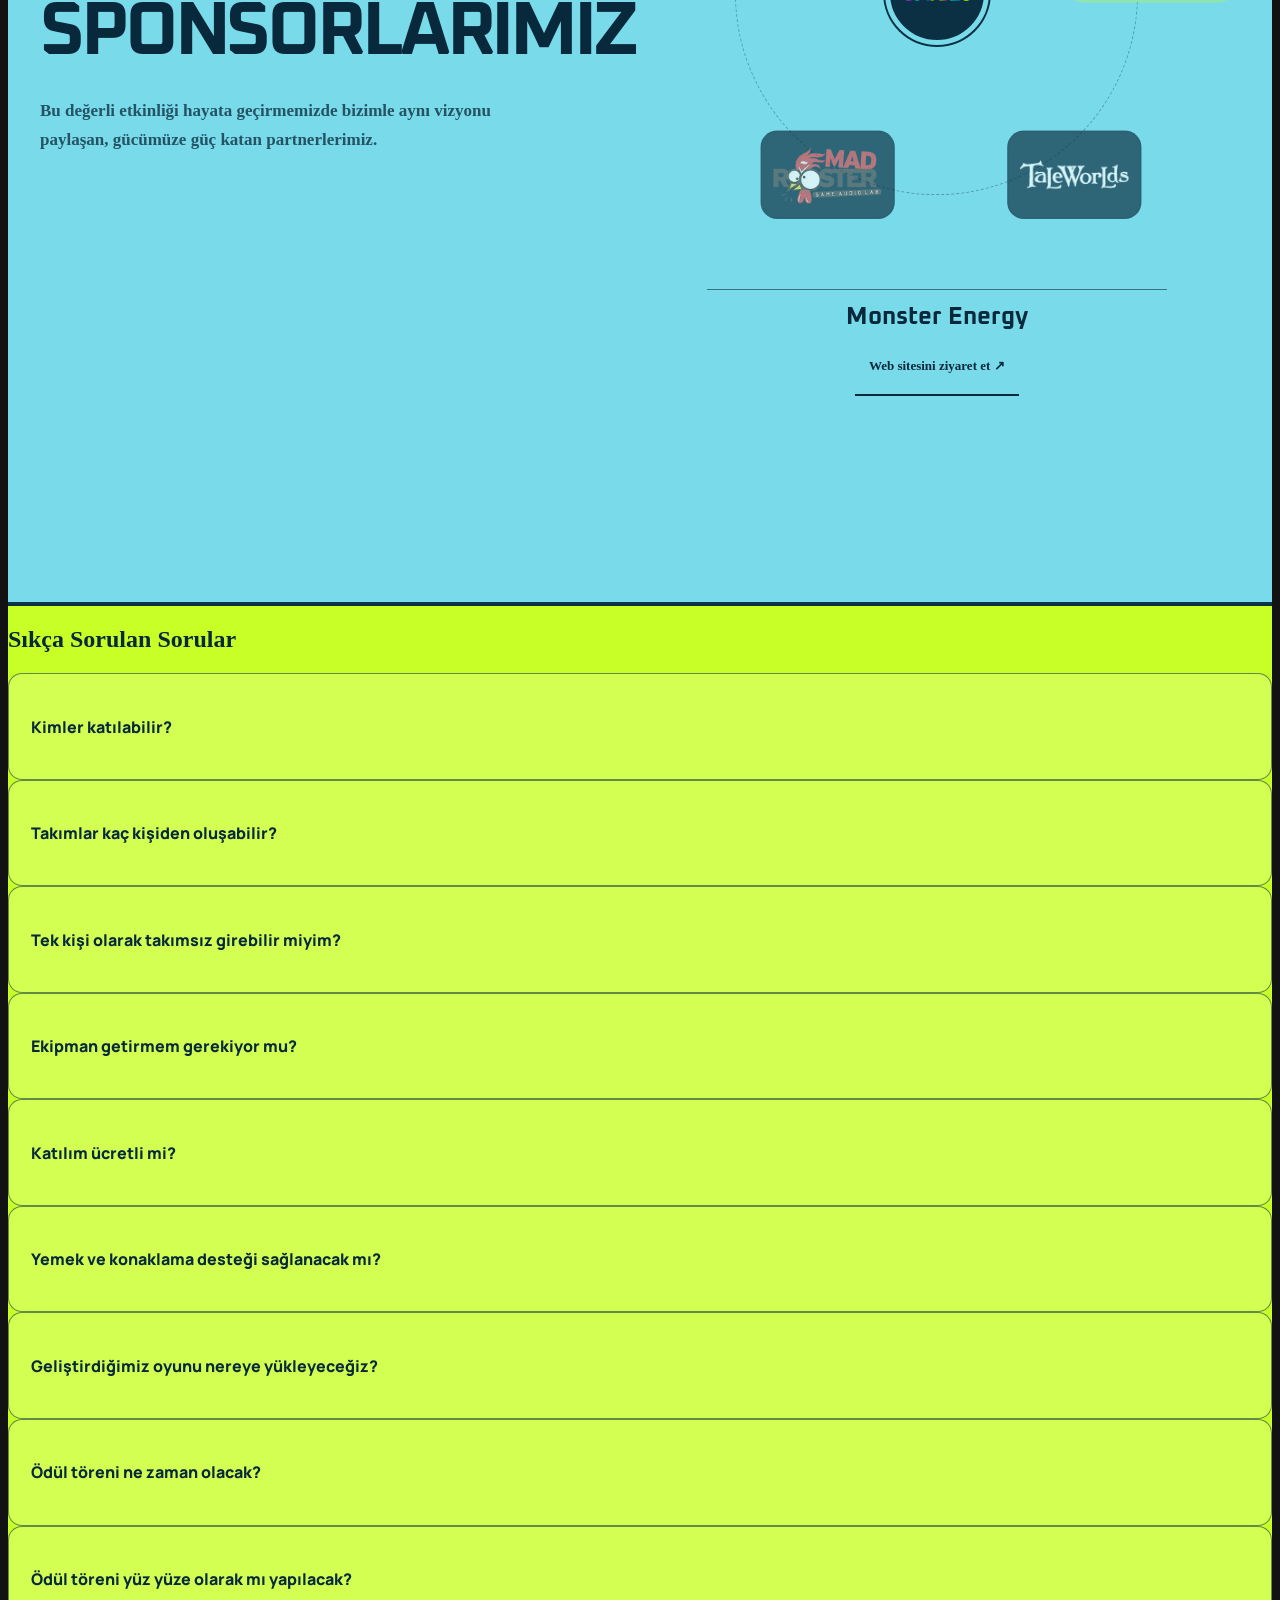
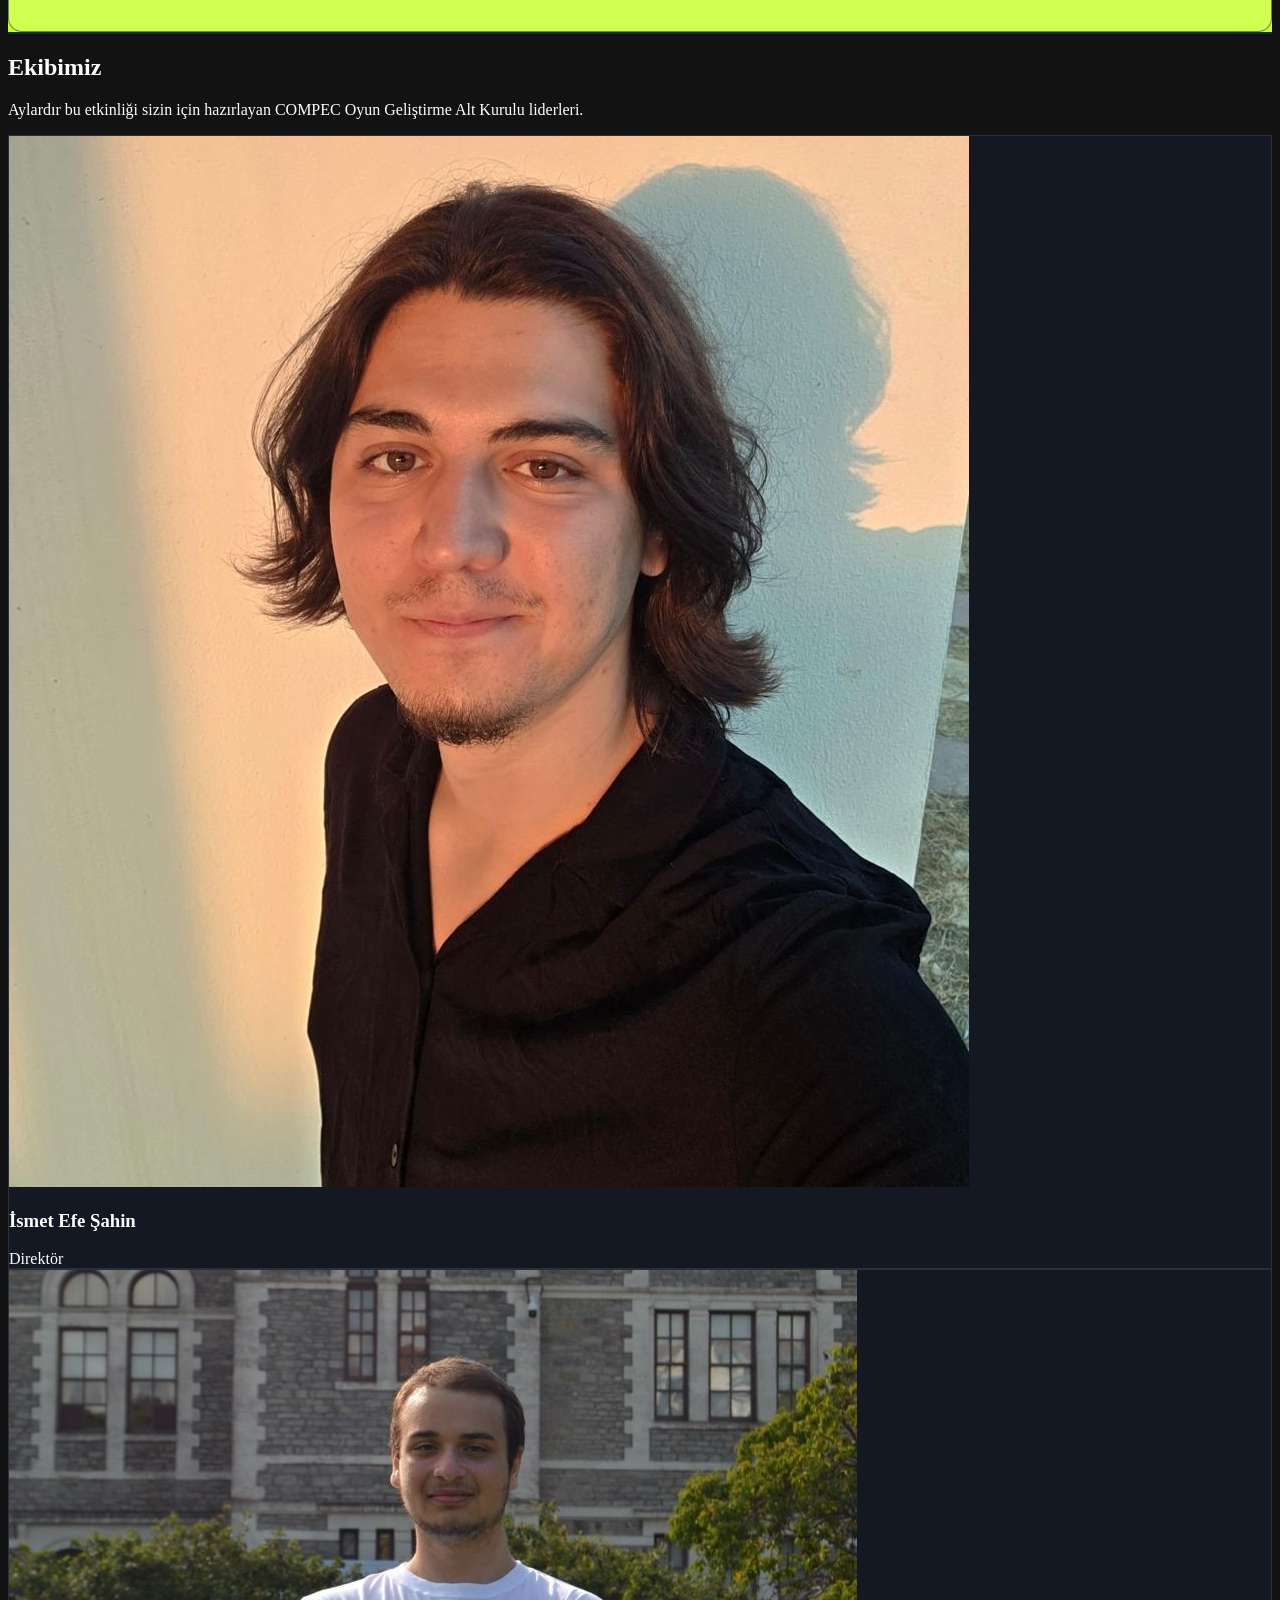
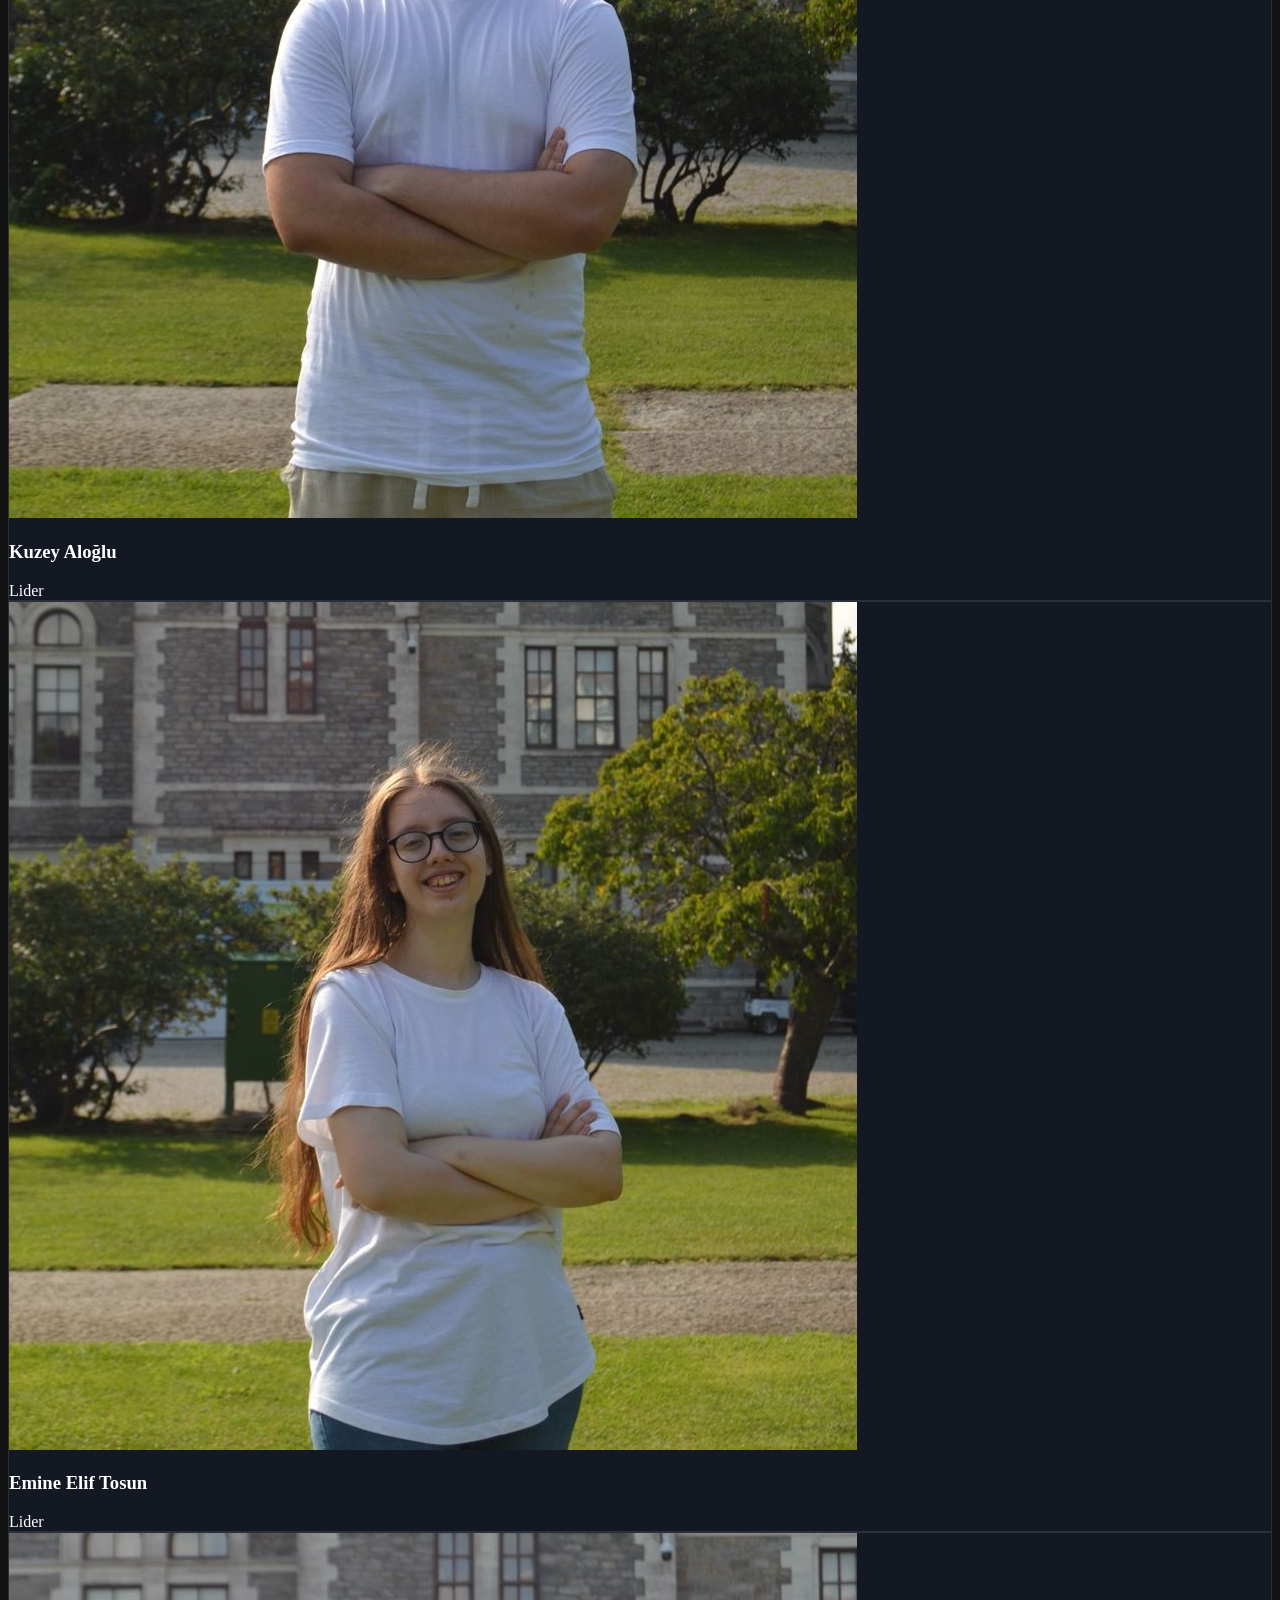
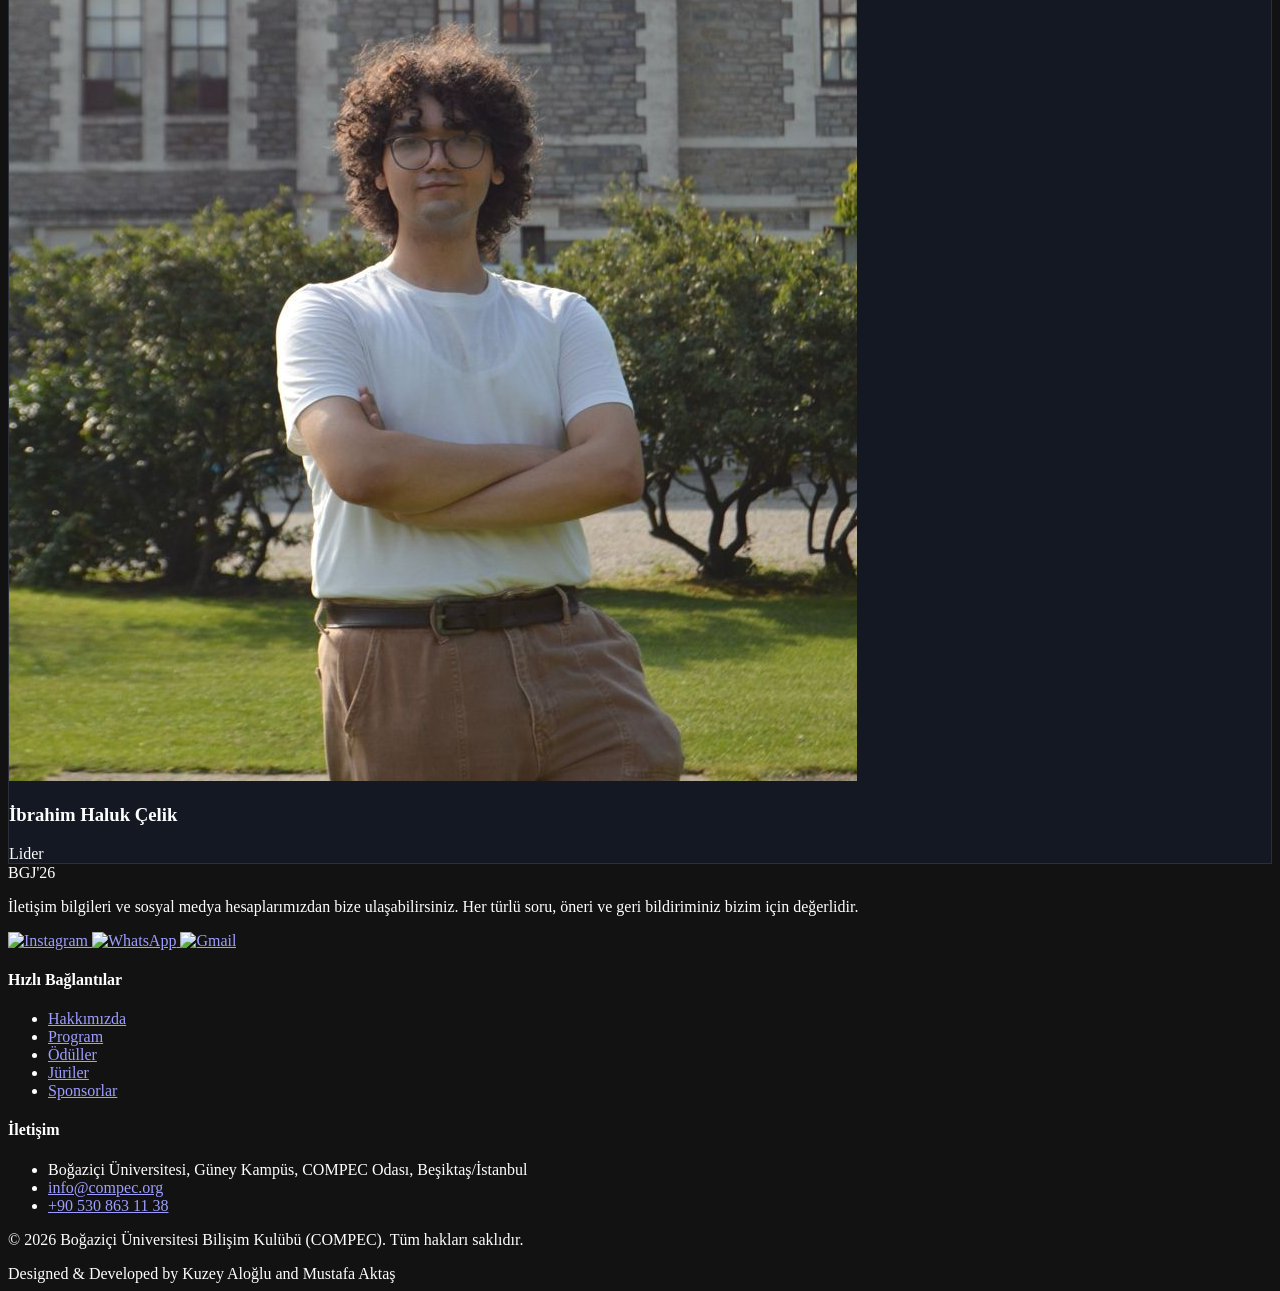
==== commit a1c935a5: "Update pics, edit text" ====
--- a/index.html
+++ b/index.html
@@ -2943,7 +2943,7 @@
                 <div class="bgj-day-card-top"><h3>1. Gün - Cuma</h3></div>
                 <div class="bgj-day-list">
                     <div class="bgj-program-item"><span class="bgj-time">16-17:</span><span class="bgj-event">Açılış Konuşması ve Tema Duyurulması</span></div>
-                    <div class="bgj-program-item"><span class="bgj-time">17-18:</span><span class="bgj-event">TaleWorlds'ten Yiğit Eren Bey'in Konuşması</span></div>
+                    <div class="bgj-program-item"><span class="bgj-time">17-18:</span><span class="bgj-event">TaleWorlds'ten Yiğit Eren'in Konuşması</span></div>
                     <div class="bgj-program-item"><span class="bgj-time">19-20:</span><span class="bgj-event">Akşam Yemeği</span></div>
                     <div class="bgj-program-item"><span class="bgj-time">21-22:</span><span class="bgj-event">Vampir Köylü Etkinliği</span></div>
                     <div class="bgj-program-item"><span class="bgj-time">23-00:</span><span class="bgj-event">Atıştırmalık</span></div>
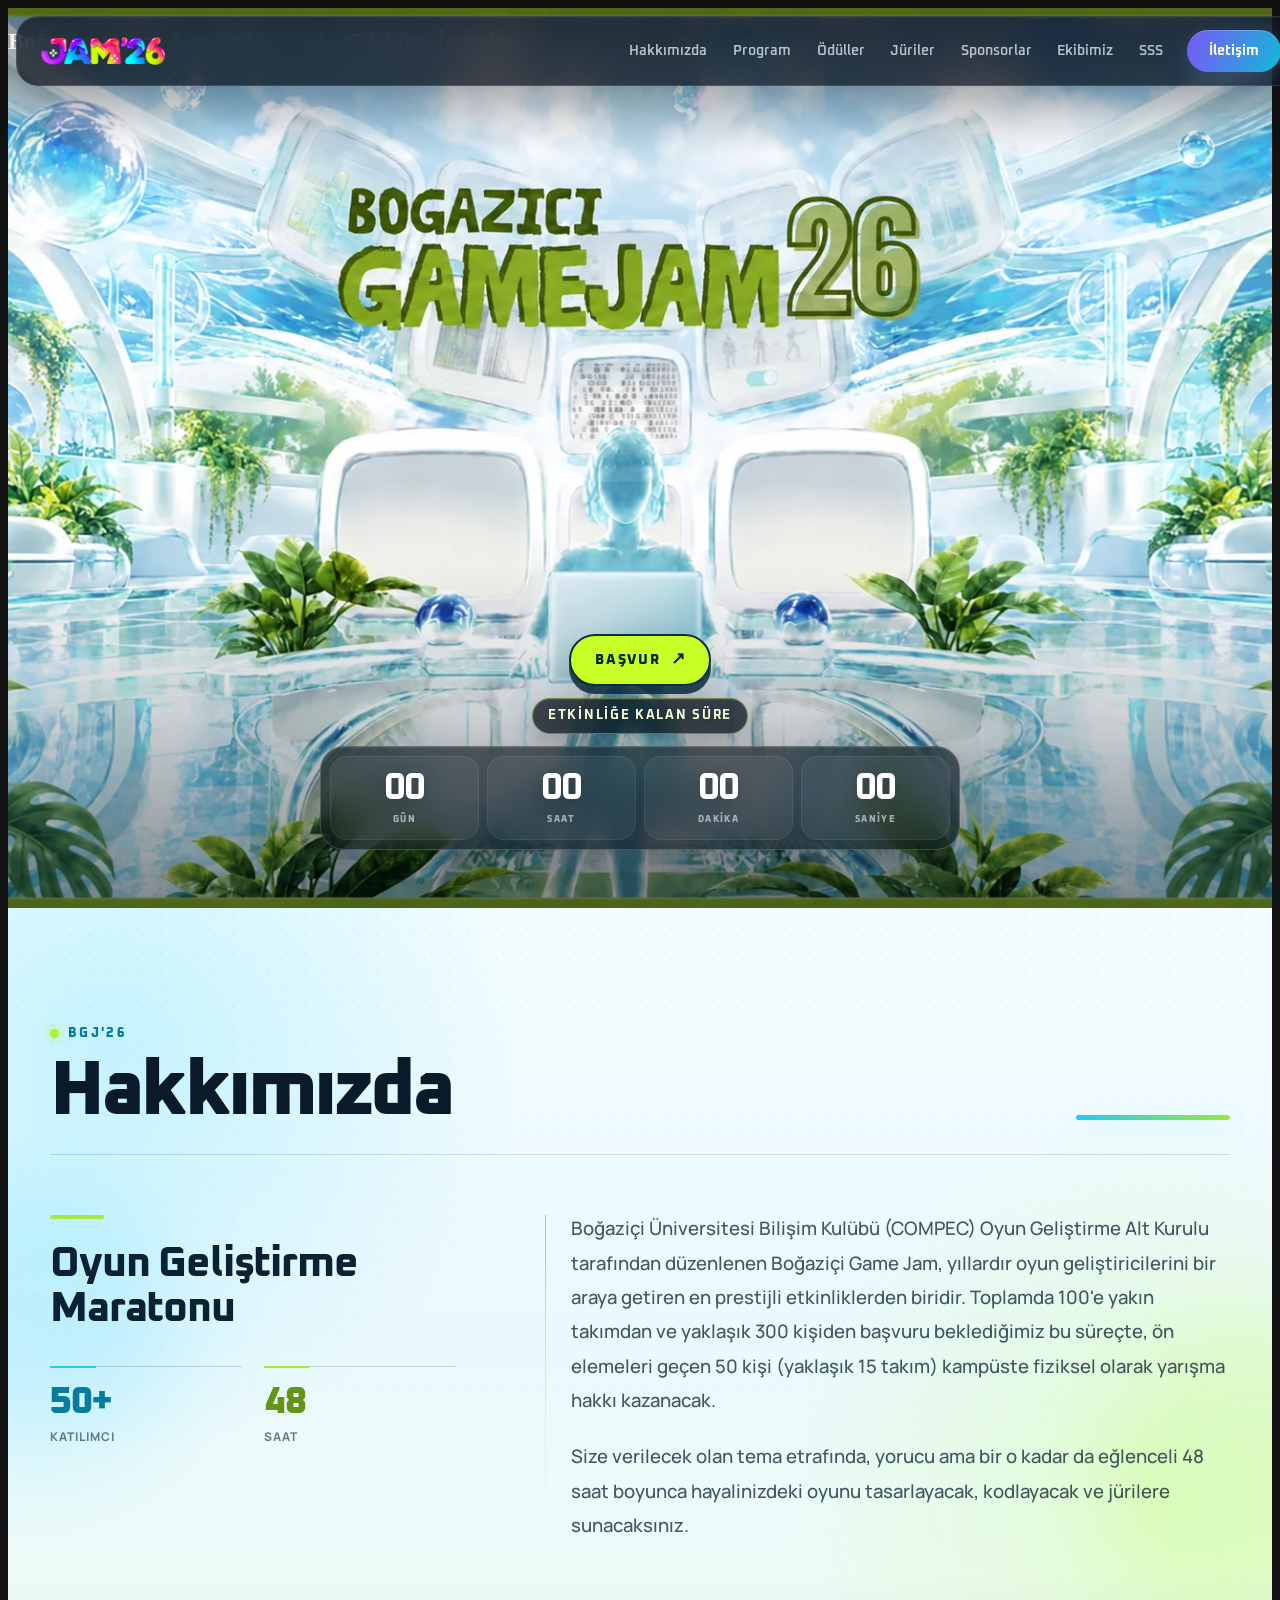
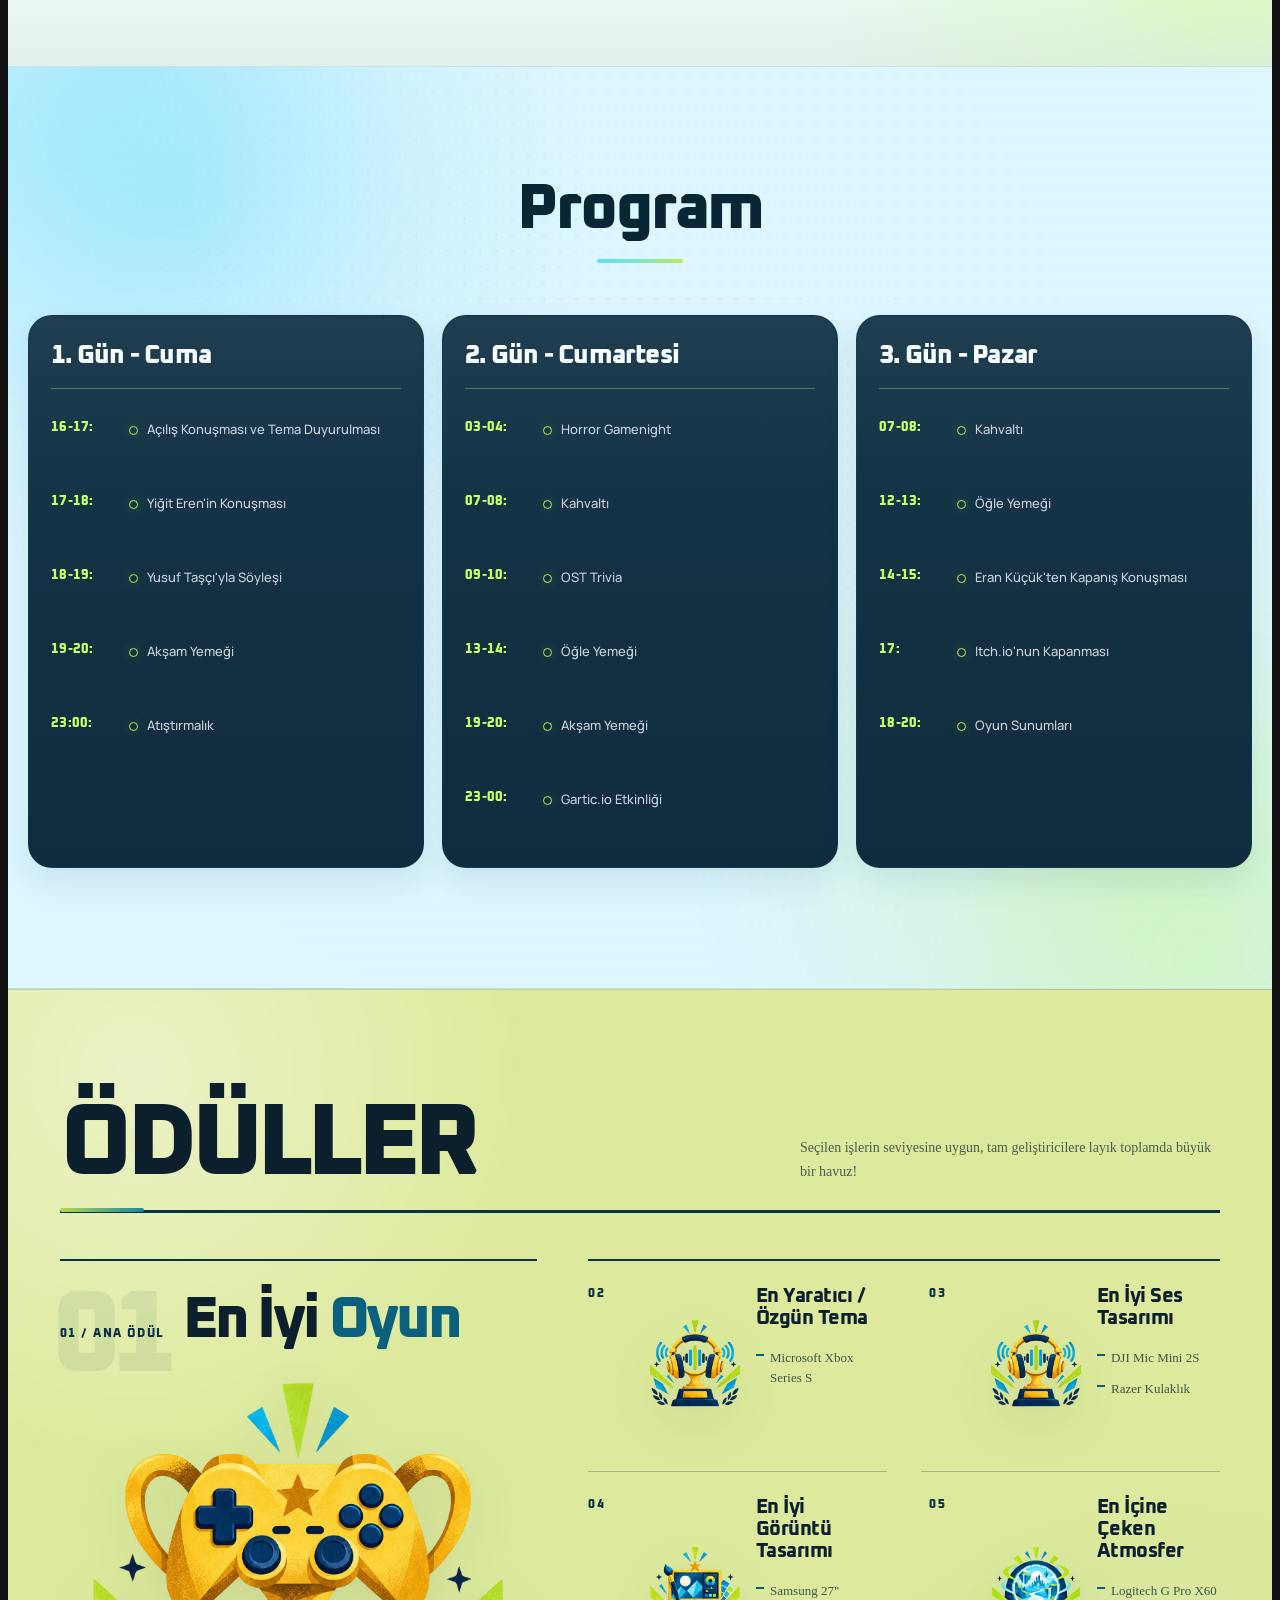
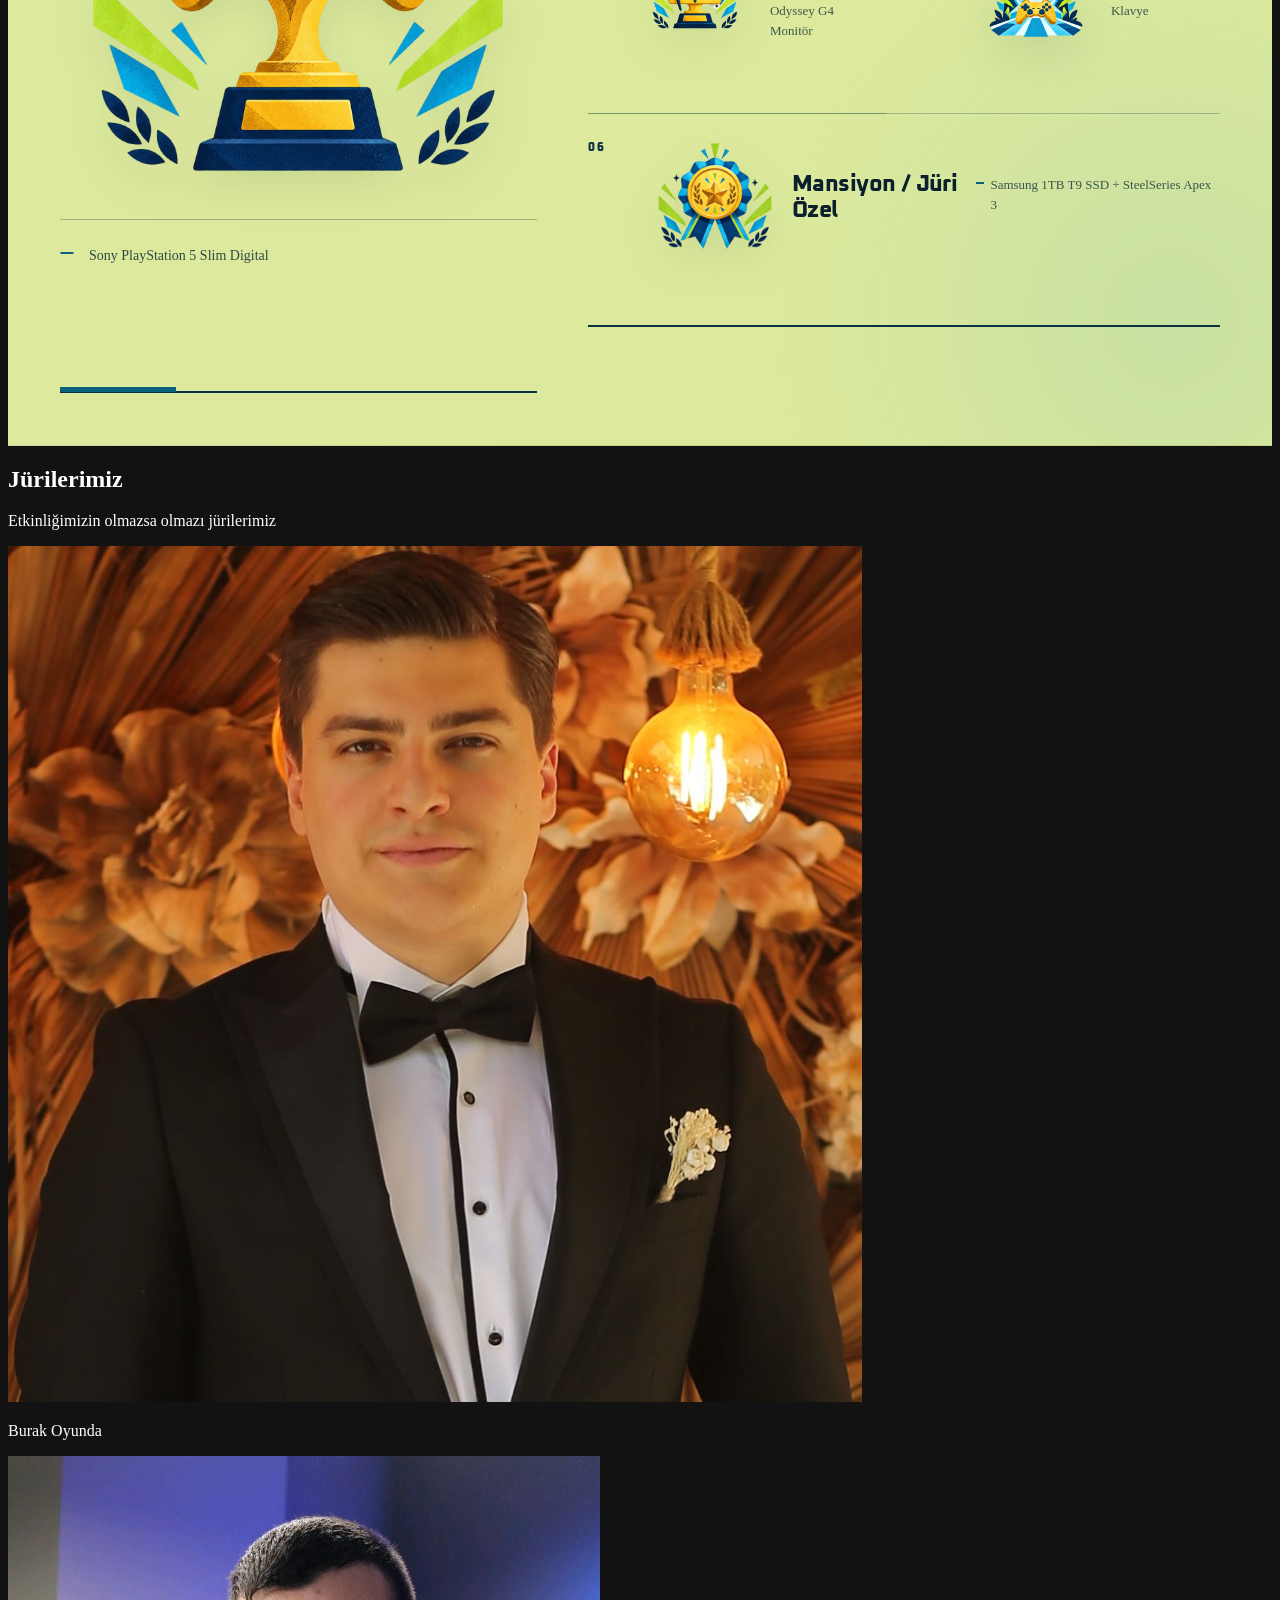
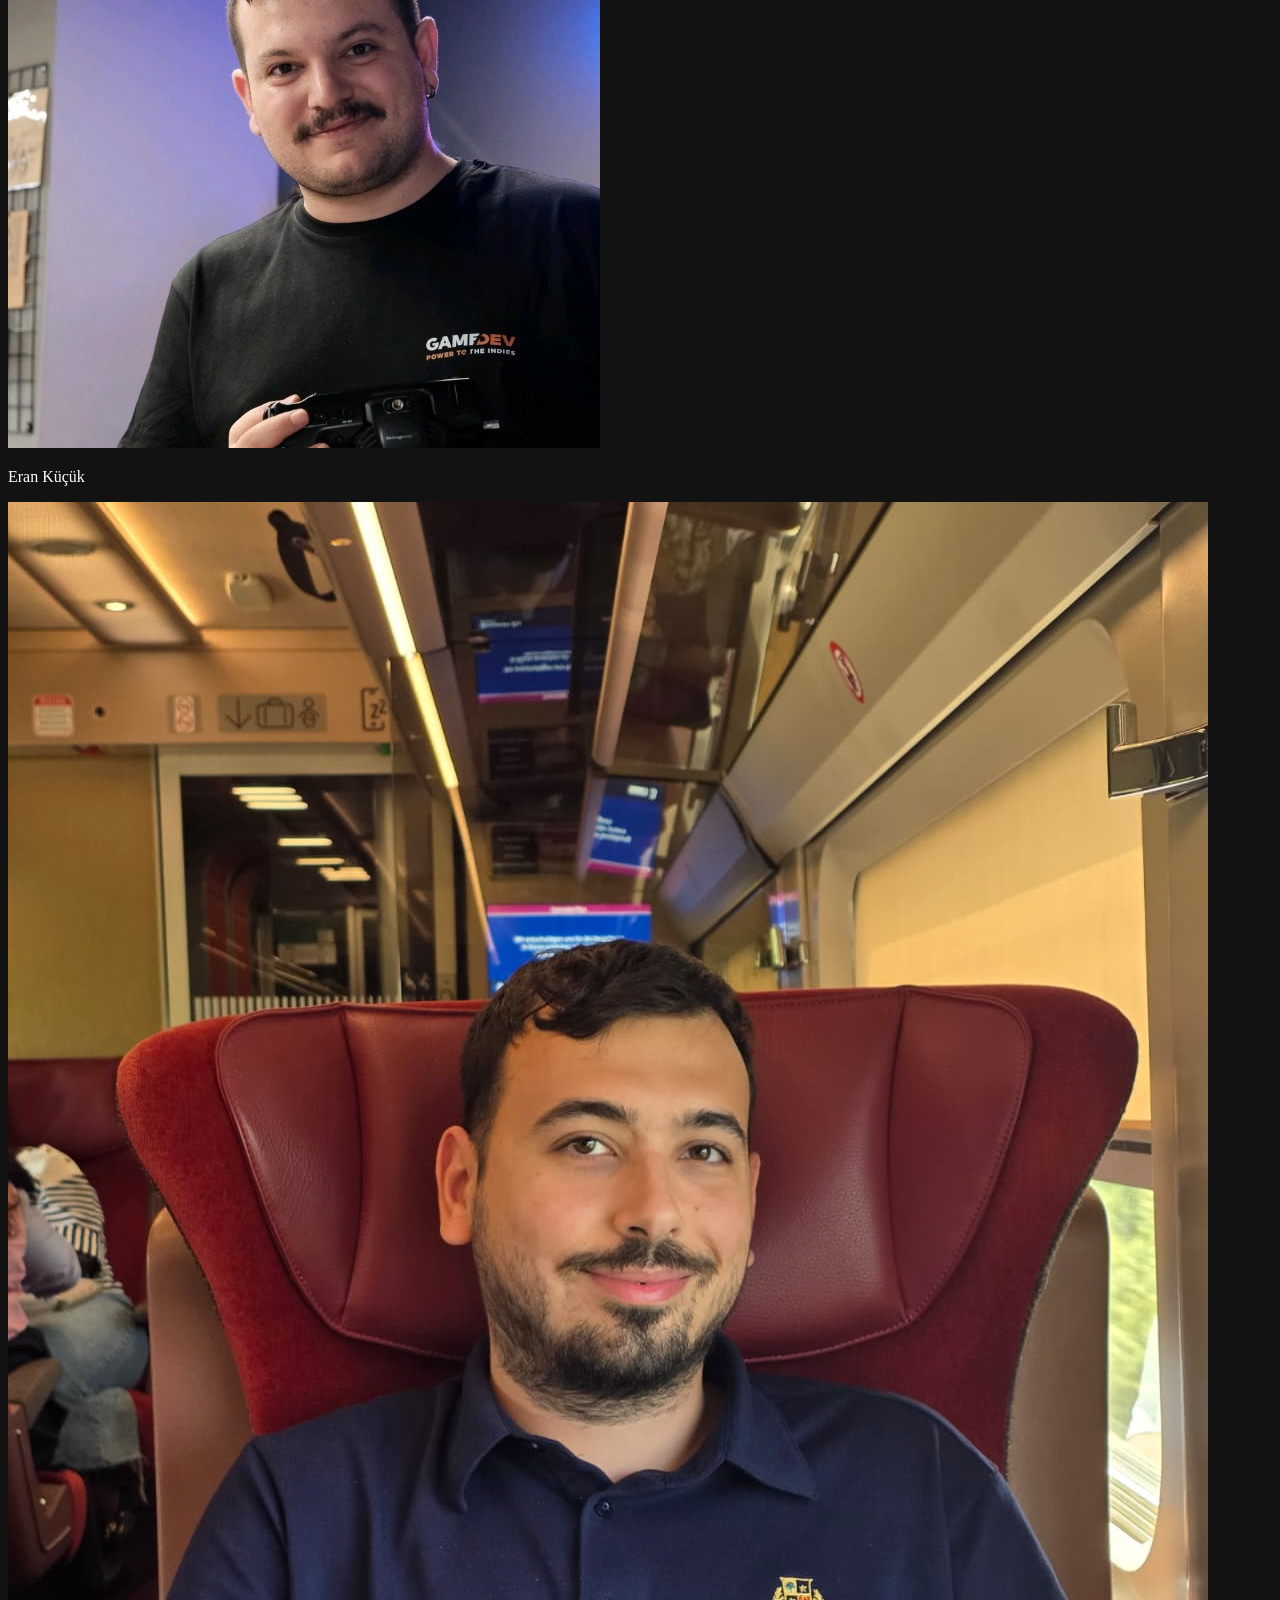
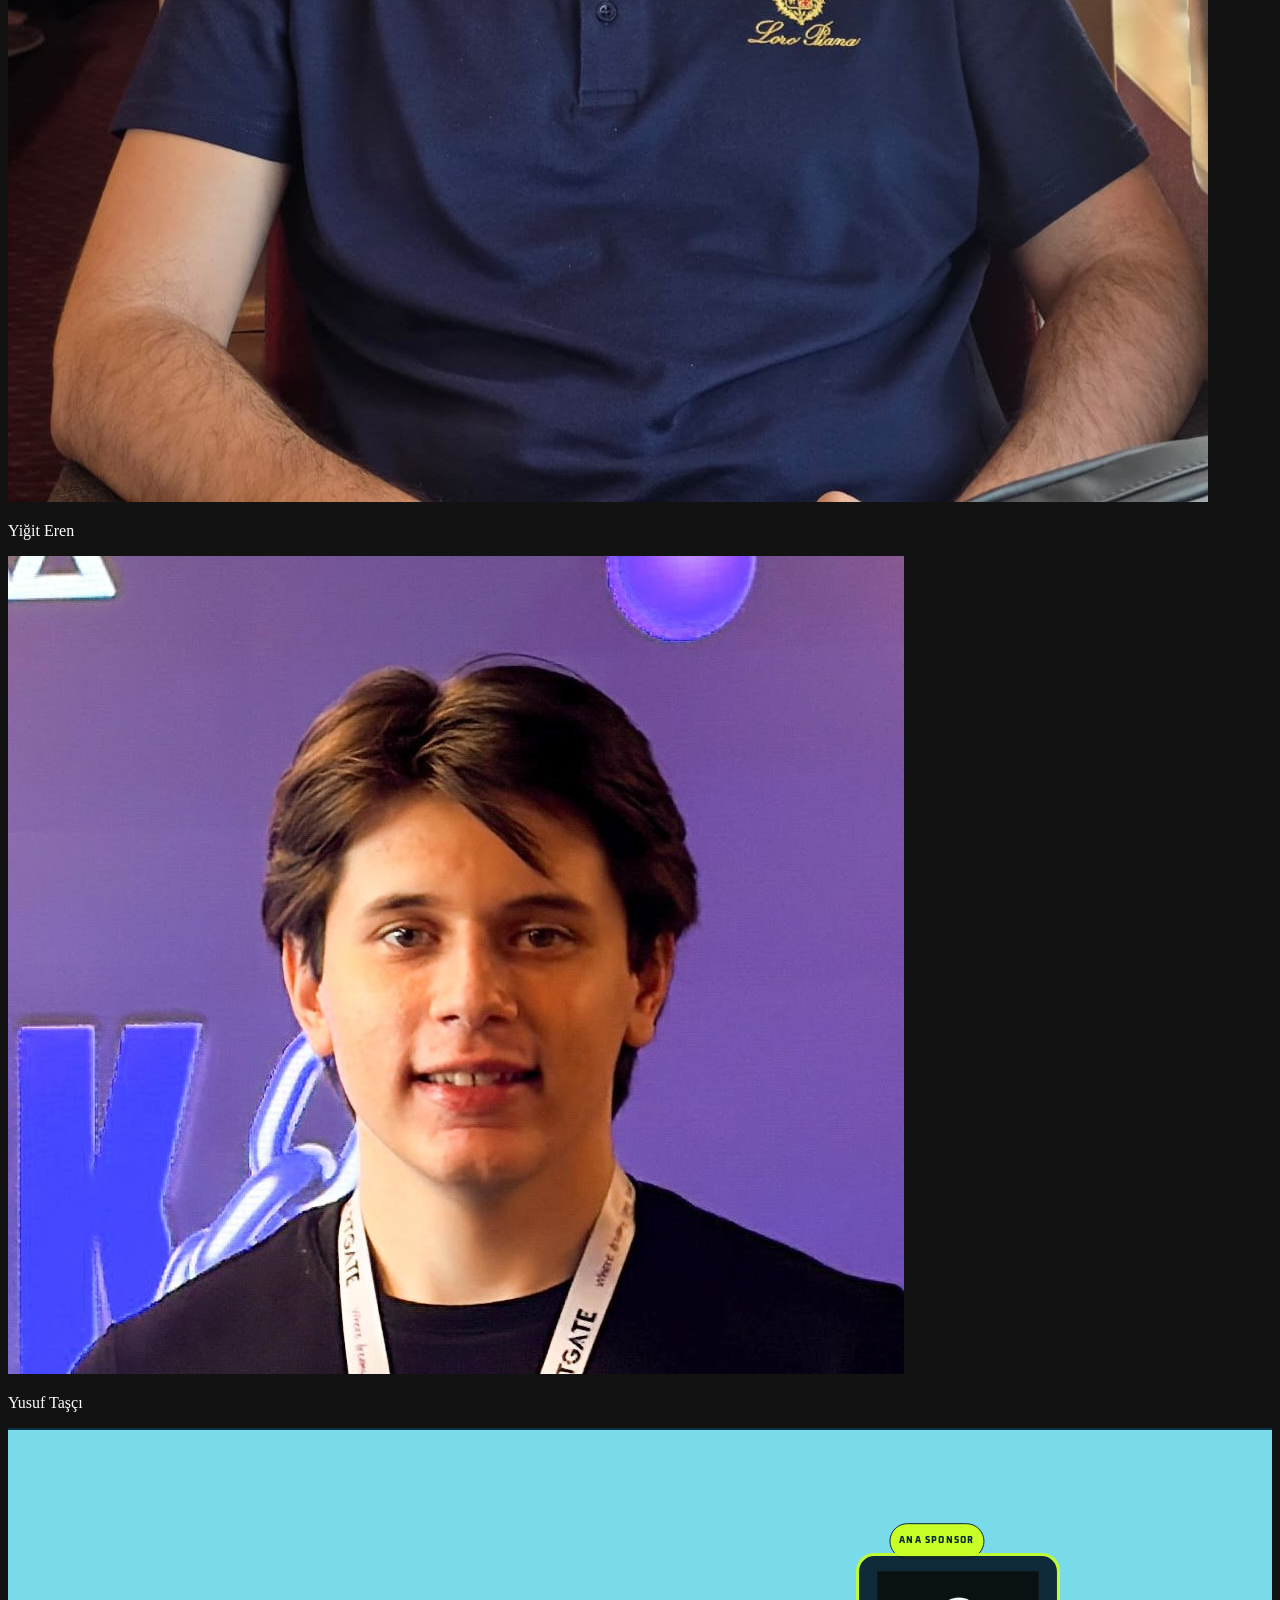
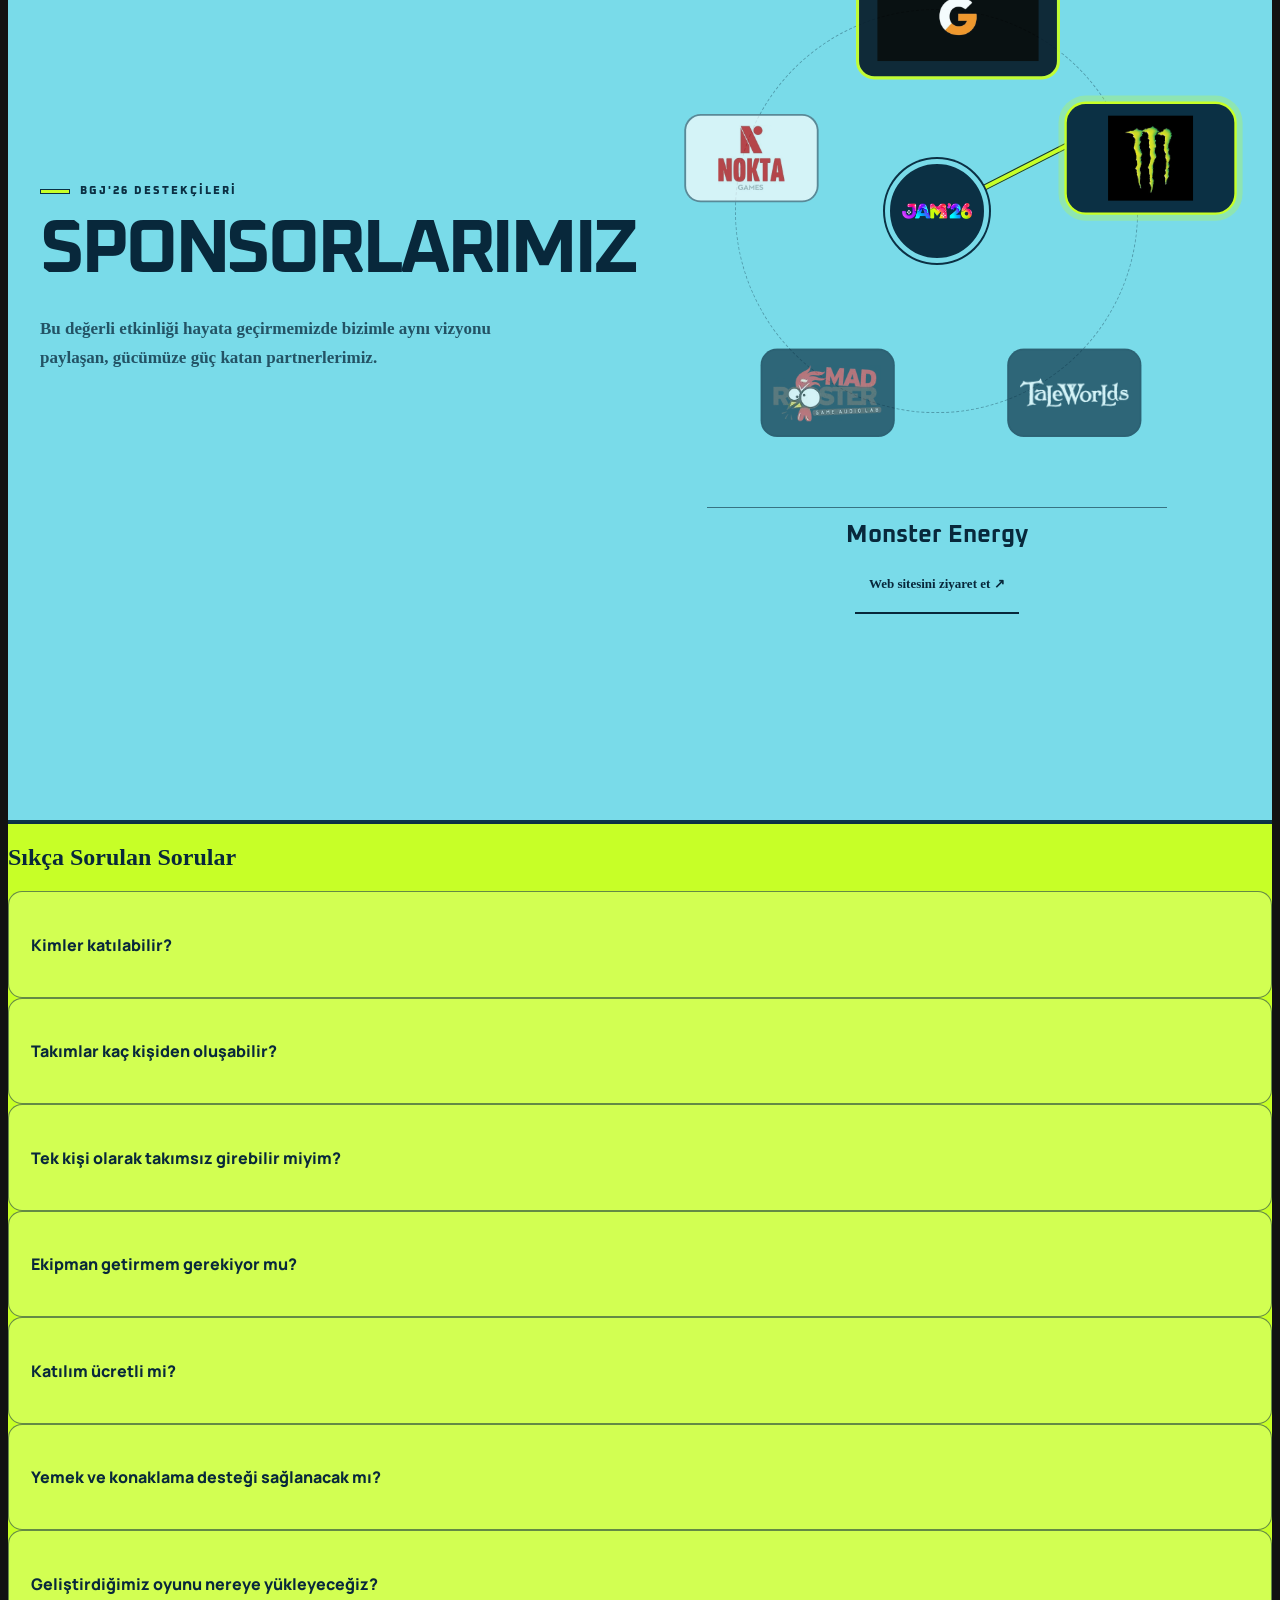
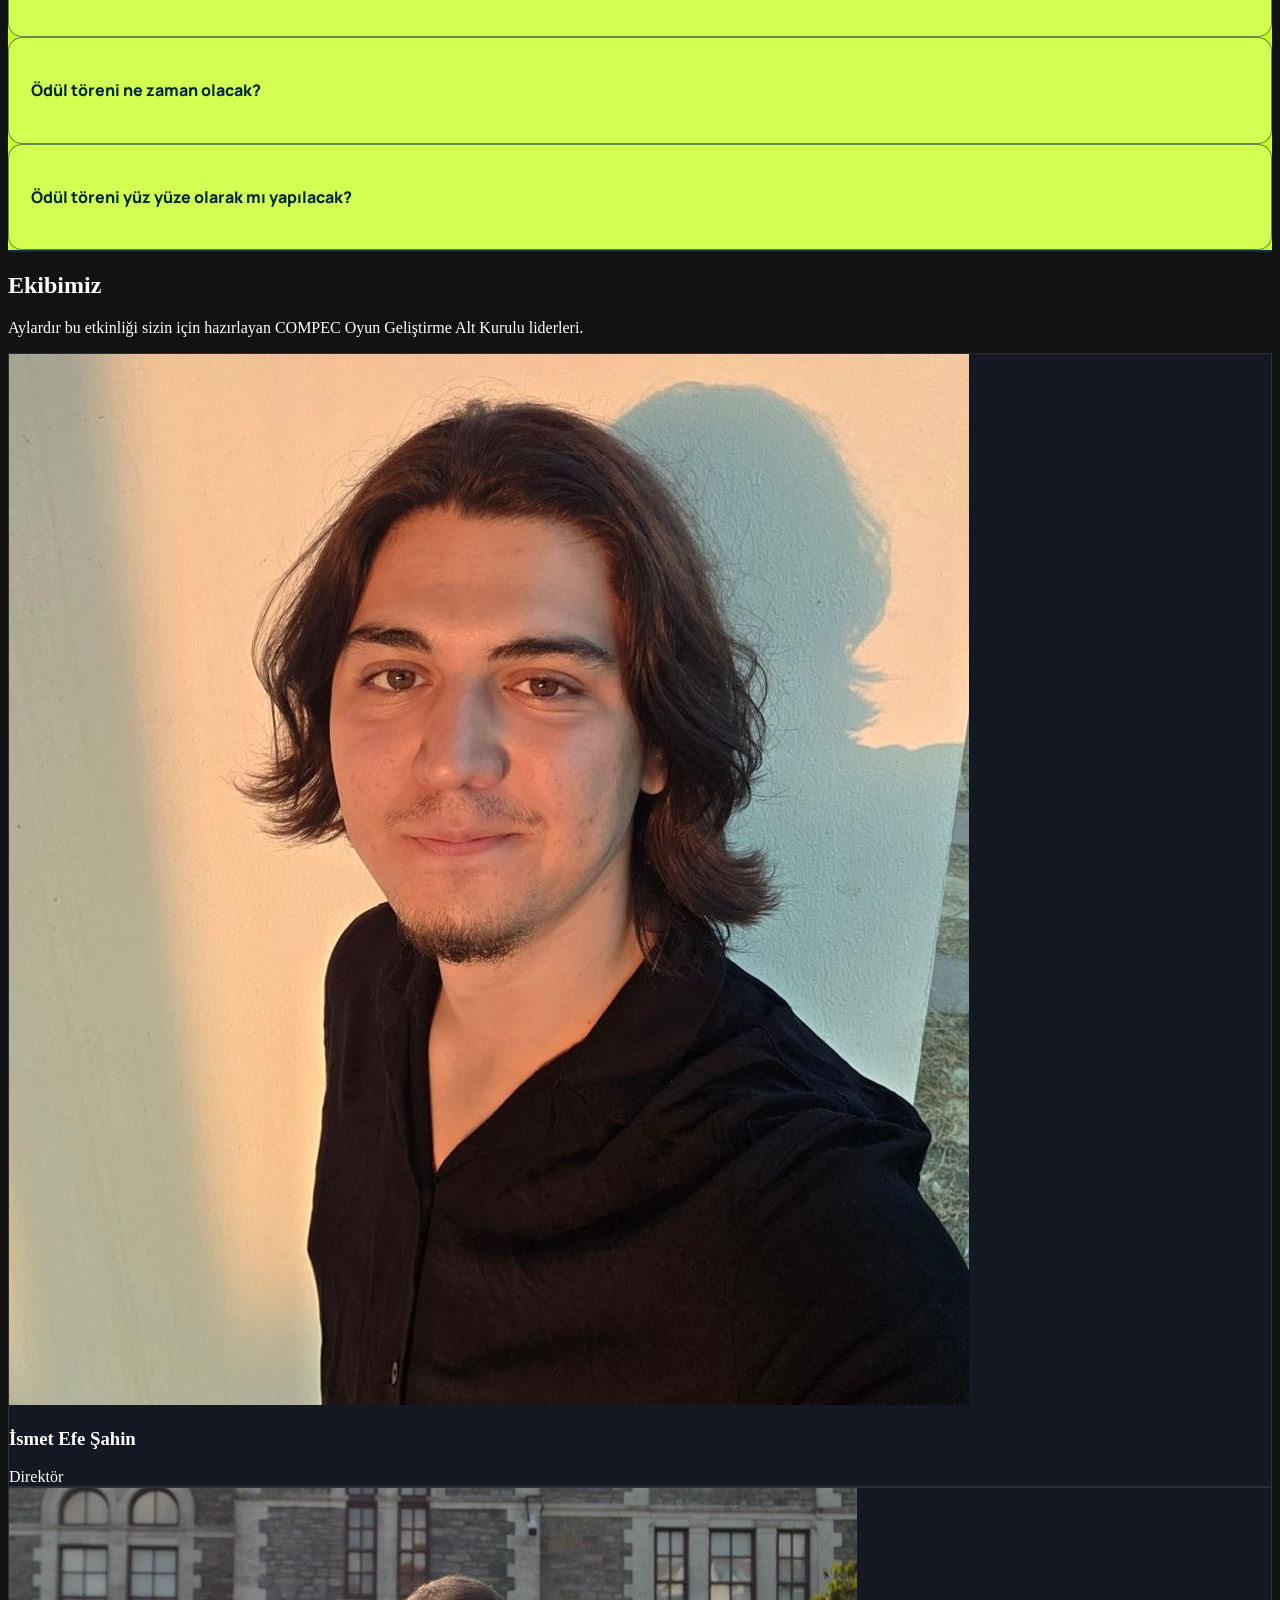
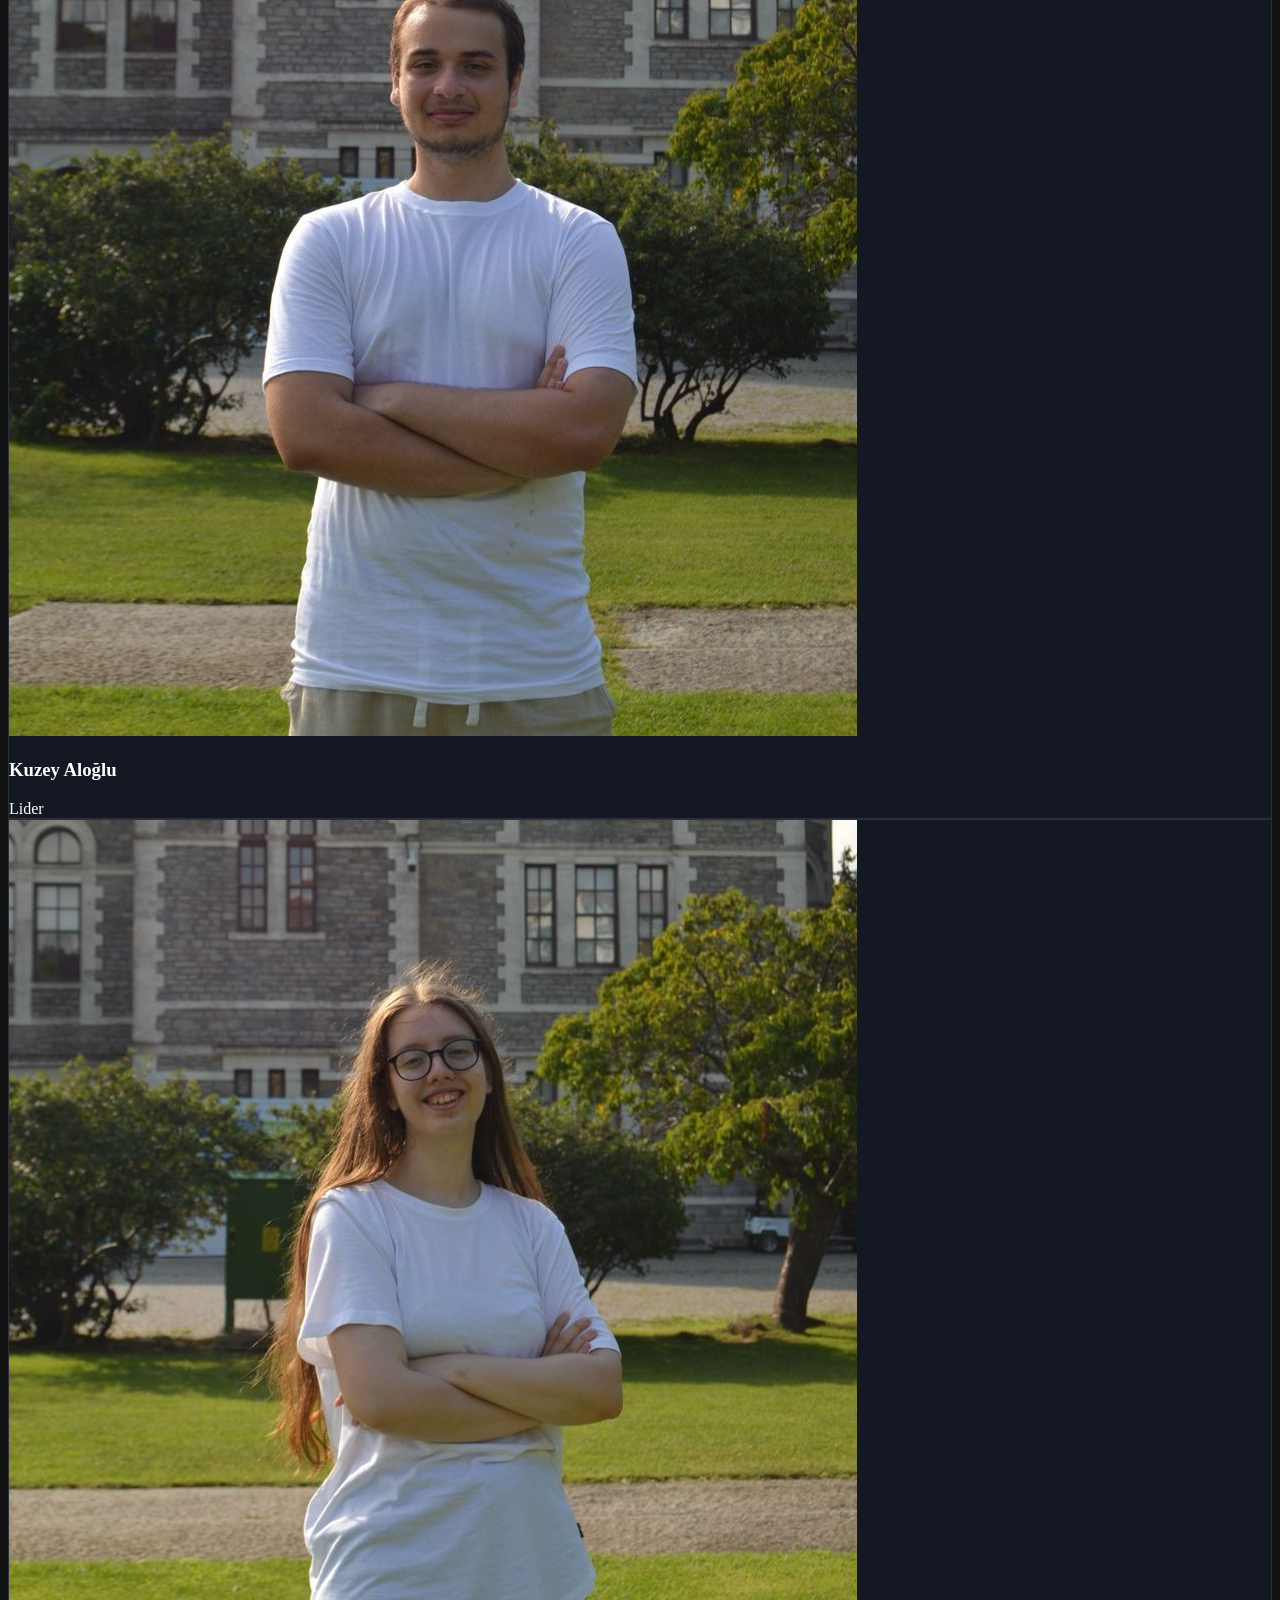
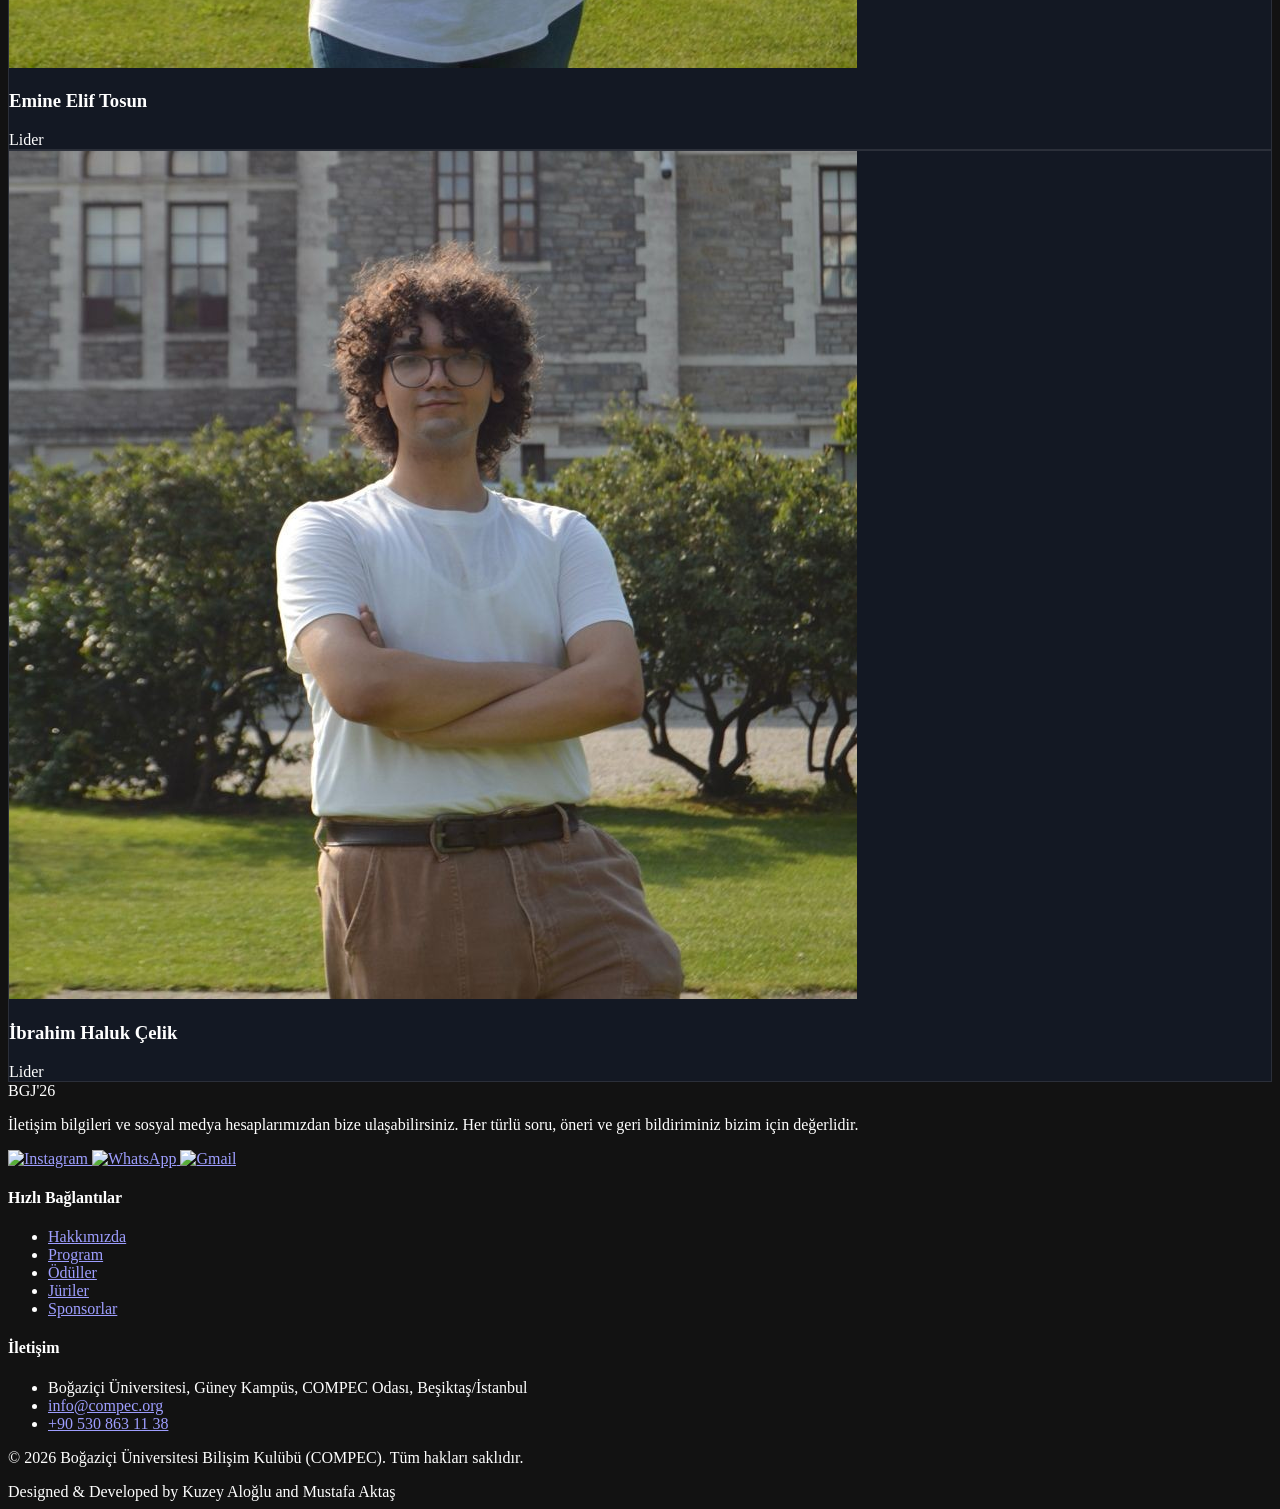
==== commit 1baa1157: "Updated juries and flow" ====
--- a/index.html
+++ b/index.html
@@ -2943,10 +2943,10 @@
                 <div class="bgj-day-card-top"><h3>1. Gün - Cuma</h3></div>
                 <div class="bgj-day-list">
                     <div class="bgj-program-item"><span class="bgj-time">16-17:</span><span class="bgj-event">Açılış Konuşması ve Tema Duyurulması</span></div>
-                    <div class="bgj-program-item"><span class="bgj-time">17-18:</span><span class="bgj-event">TaleWorlds'ten Yiğit Eren'in Konuşması</span></div>
+                    <div class="bgj-program-item"><span class="bgj-time">17-18:</span><span class="bgj-event">Yiğit Eren'in Konuşması</span></div>
+                    <div class="bgj-program-item"><span class="bgj-time">18-19:</span><span class="bgj-event">Yusuf Taşçı'yla Söyleşi</span></div>
                     <div class="bgj-program-item"><span class="bgj-time">19-20:</span><span class="bgj-event">Akşam Yemeği</span></div>
-                    <div class="bgj-program-item"><span class="bgj-time">21-22:</span><span class="bgj-event">Vampir Köylü Etkinliği</span></div>
-                    <div class="bgj-program-item"><span class="bgj-time">23-00:</span><span class="bgj-event">Atıştırmalık</span></div>
+                    <div class="bgj-program-item"><span class="bgj-time">23:00:</span><span class="bgj-event">Atıştırmalık</span></div>
                 </div>
             </article>
 
@@ -2956,7 +2956,6 @@
                     <div class="bgj-program-item"><span class="bgj-time">03-04:</span><span class="bgj-event">Horror Gamenight</span></div>
                     <div class="bgj-program-item"><span class="bgj-time">07-08:</span><span class="bgj-event">Kahvaltı</span></div>
                     <div class="bgj-program-item"><span class="bgj-time">09-10:</span><span class="bgj-event">OST Trivia</span></div>
-                    <div class="bgj-program-item"><span class="bgj-time">11-12:</span><span class="bgj-event">Konuşma</span></div>
                     <div class="bgj-program-item"><span class="bgj-time">13-14:</span><span class="bgj-event">Öğle Yemeği</span></div>
                     <div class="bgj-program-item"><span class="bgj-time">19-20:</span><span class="bgj-event">Akşam Yemeği</span></div>
                     <div class="bgj-program-item"><span class="bgj-time">23-00:</span><span class="bgj-event">Gartic.io Etkinliği</span></div>
@@ -2966,13 +2965,11 @@
             <article class="bgj-day-card bgj-day-card--lime">
                 <div class="bgj-day-card-top"><h3>3. Gün - Pazar</h3></div>
                 <div class="bgj-day-list">
-                    <div class="bgj-program-item"><span class="bgj-time">03-04:</span><span class="bgj-event">Sürpriz Etkinlik</span></div>
                     <div class="bgj-program-item"><span class="bgj-time">07-08:</span><span class="bgj-event">Kahvaltı</span></div>
-                    <div class="bgj-program-item"><span class="bgj-time">09-10:</span><span class="bgj-event">Konuşma</span></div>
                     <div class="bgj-program-item"><span class="bgj-time">12-13:</span><span class="bgj-event">Öğle Yemeği</span></div>
-                    <div class="bgj-program-item"><span class="bgj-time">14-15:</span><span class="bgj-event">Kapanış Konuşması</span></div>
-                    <div class="bgj-program-item"><span class="bgj-time">16:</span><span class="bgj-event">Itch.io'nun Kapanması</span></div>
-                    <div class="bgj-program-item"><span class="bgj-time">17-19:</span><span class="bgj-event">Oyun Sunumları</span></div>
+                    <div class="bgj-program-item"><span class="bgj-time">14-15:</span><span class="bgj-event">Eran Küçük'ten Kapanış Konuşması</span></div>
+                    <div class="bgj-program-item"><span class="bgj-time">17:</span><span class="bgj-event">Itch.io'nun Kapanması</span></div>
+                    <div class="bgj-program-item"><span class="bgj-time">18-20:</span><span class="bgj-event">Oyun Sunumları</span></div>
                 </div>
             </article>
         </div>
@@ -3068,7 +3065,7 @@
     <section id="juriler" class="relative w-full border-t-2 border-black bg-gradient-to-b from-yellow-100 via-gray-100 to-blue-100 px-6 py-24 font-sans md:px-12 lg:px-20">
         <h2 class="mb-3 text-center font-sans text-6xl font-bold text-gray-900 md:text-7xl">Jürilerimiz</h2>
         <p class="mb-10 text-center text-lg font-semibold text-gray-700">Etkinliğimizin olmazsa olmazı jürilerimiz</p>
-        <div class="grid w-full grid-cols-1 gap-8 sm:grid-cols-2 lg:grid-cols-3">
+        <div class="grid w-full grid-cols-1 gap-8 sm:grid-cols-2 lg:grid-cols-2">
             <div class="jury-block flex min-h-[240px] w-full flex-col items-center justify-center rounded-xl bg-gray-300 p-6 text-center shadow-md transition-transform duration-300 ease-out hover:-translate-y-2">
                 <img class="mb-4 h-36 w-36 rounded-full object-cover" src="images/buraksahin.webp" alt="Burak Oyunda">
                 <p class="text-lg font-semibold text-gray-900">Burak Oyunda</p>
@@ -3084,14 +3081,6 @@
             <div class="jury-block flex min-h-[240px] w-full flex-col items-center justify-center rounded-xl bg-gray-300 p-6 text-center shadow-md transition-transform duration-300 ease-out hover:-translate-y-2">
                 <img class="mb-4 h-36 w-36 rounded-full object-cover" src="images/yusuftasci.webp" alt="Yusuf Taşçı">
                 <p class="text-lg font-semibold text-gray-900">Yusuf Taşçı</p>
-            </div>
-            <div class="jury-block flex min-h-[240px] w-full flex-col items-center justify-center rounded-xl bg-gray-300 p-6 text-center shadow-md transition-transform duration-300 ease-out hover:-translate-y-2">
-                <img class="mb-4 h-36 w-36 rounded-full object-cover" src="images/ezgidaltiparmak.webp" alt="Ezgi Demir Altıparmak">
-                <p class="text-lg font-semibold text-gray-900">Ezgi Demir Altıparmak</p>
-            </div>
-            <div class="jury-block flex min-h-[240px] w-full flex-col items-center justify-center rounded-xl bg-gray-300 p-6 text-center shadow-md transition-transform duration-300 ease-out hover:-translate-y-2">
-                <img class="mb-4 h-36 w-36 rounded-full object-cover" src="images/tugceardadogan.webp" alt="Tuğçe Arda Doğan">
-                <p class="text-lg font-semibold text-gray-900">Tuğçe Arda Doğan</p>
             </div>
         </div>
     </section>
